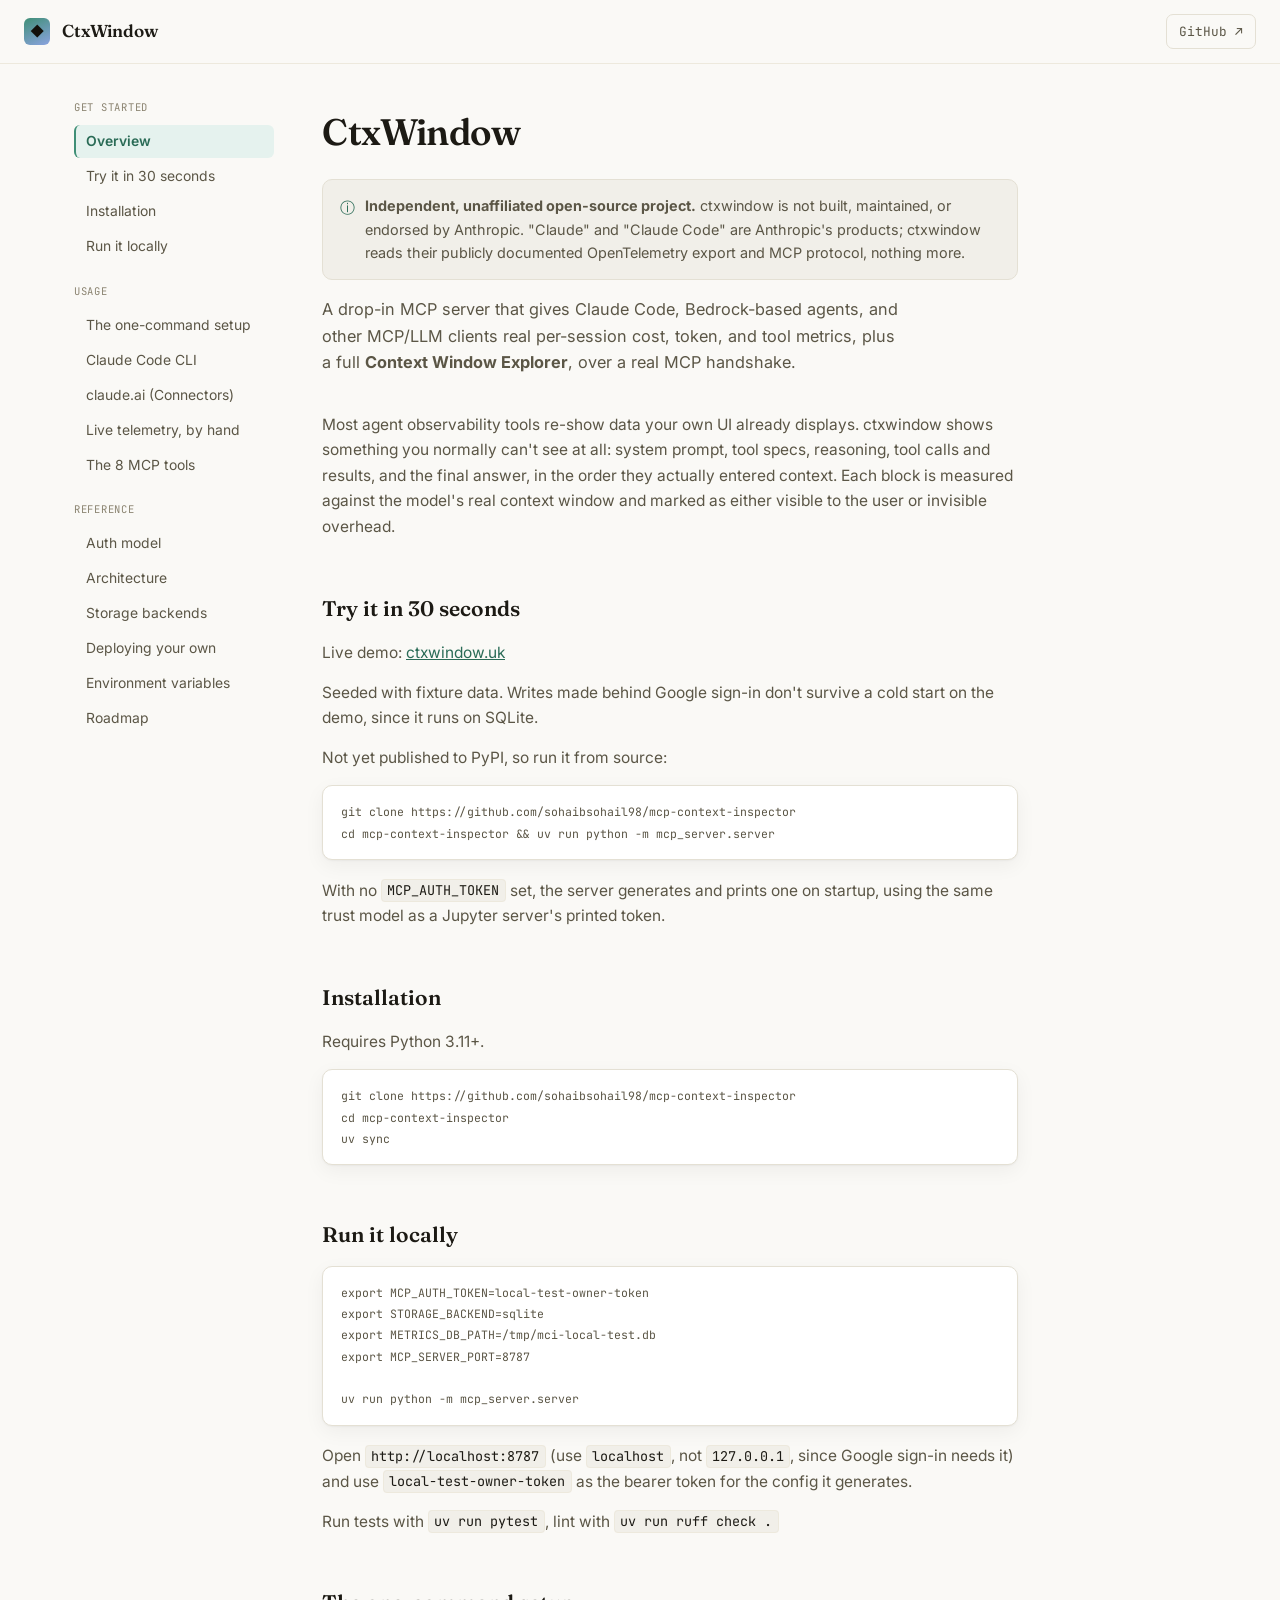
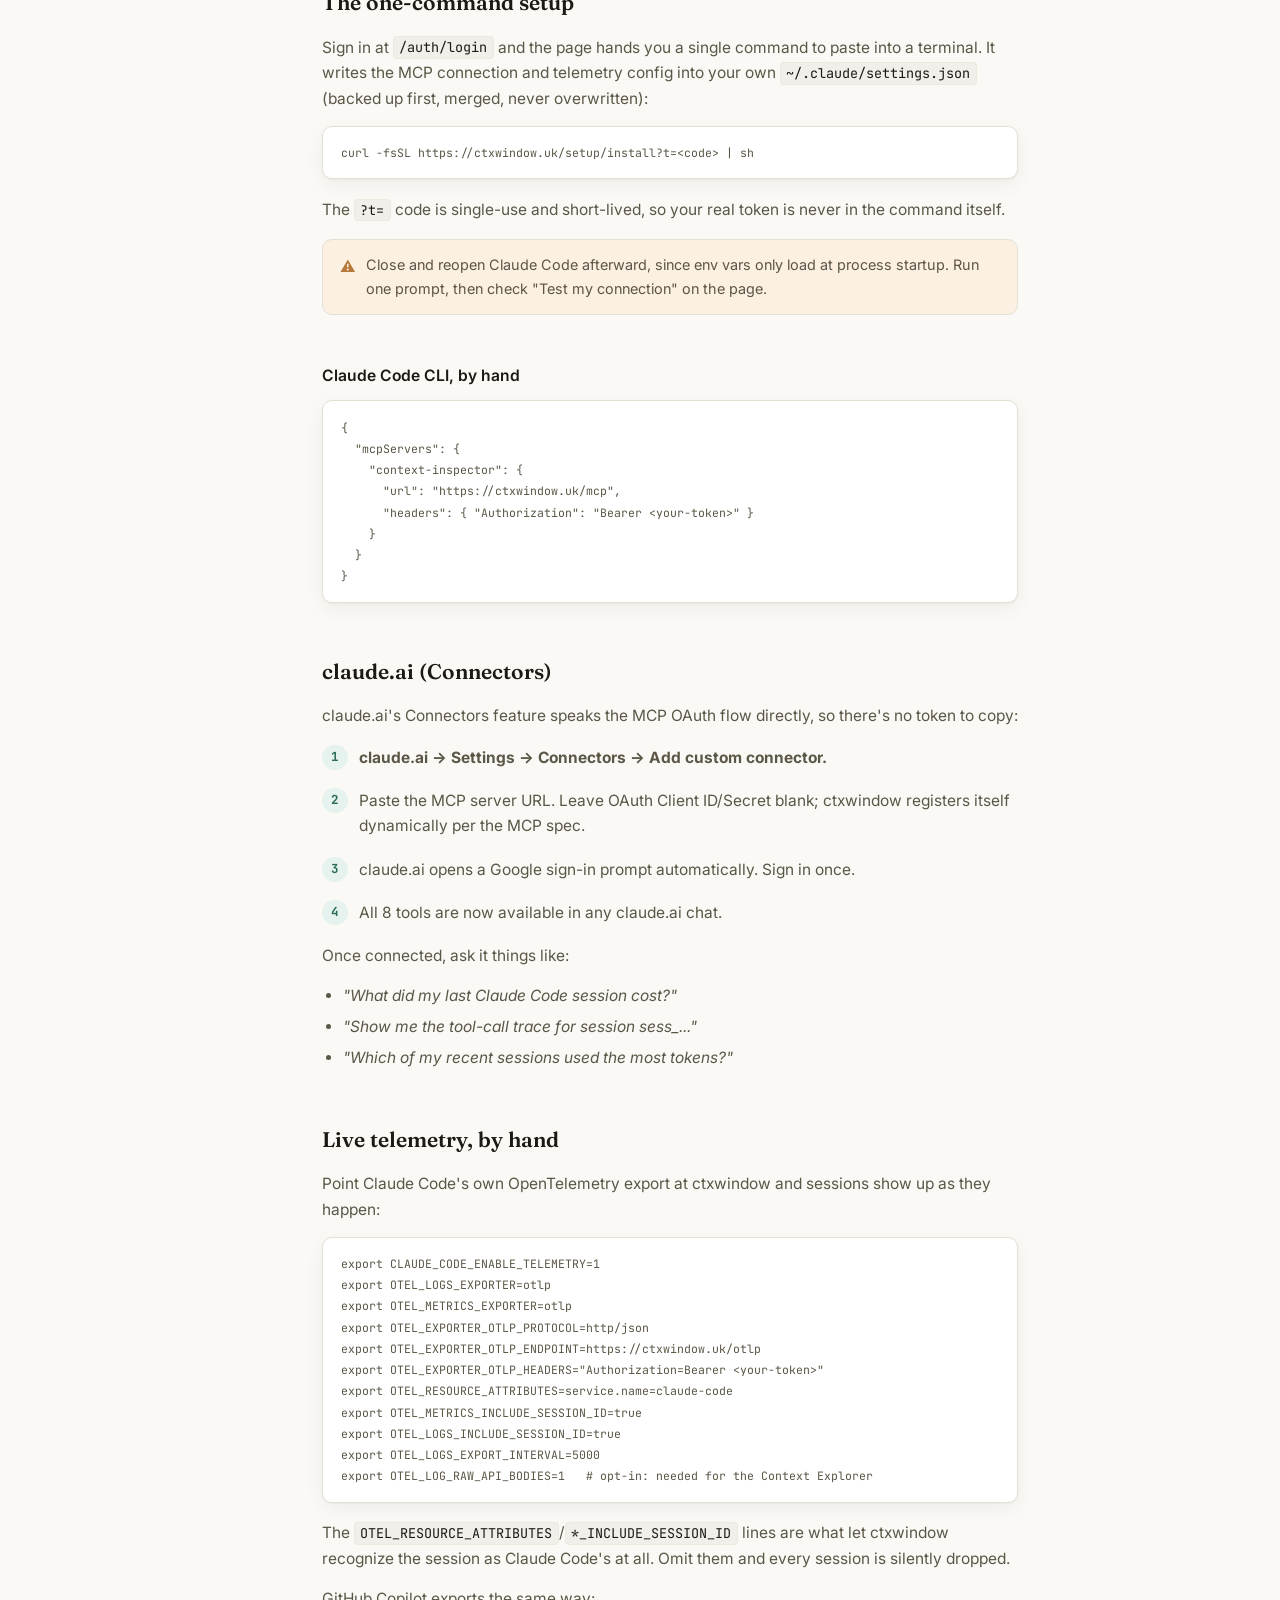
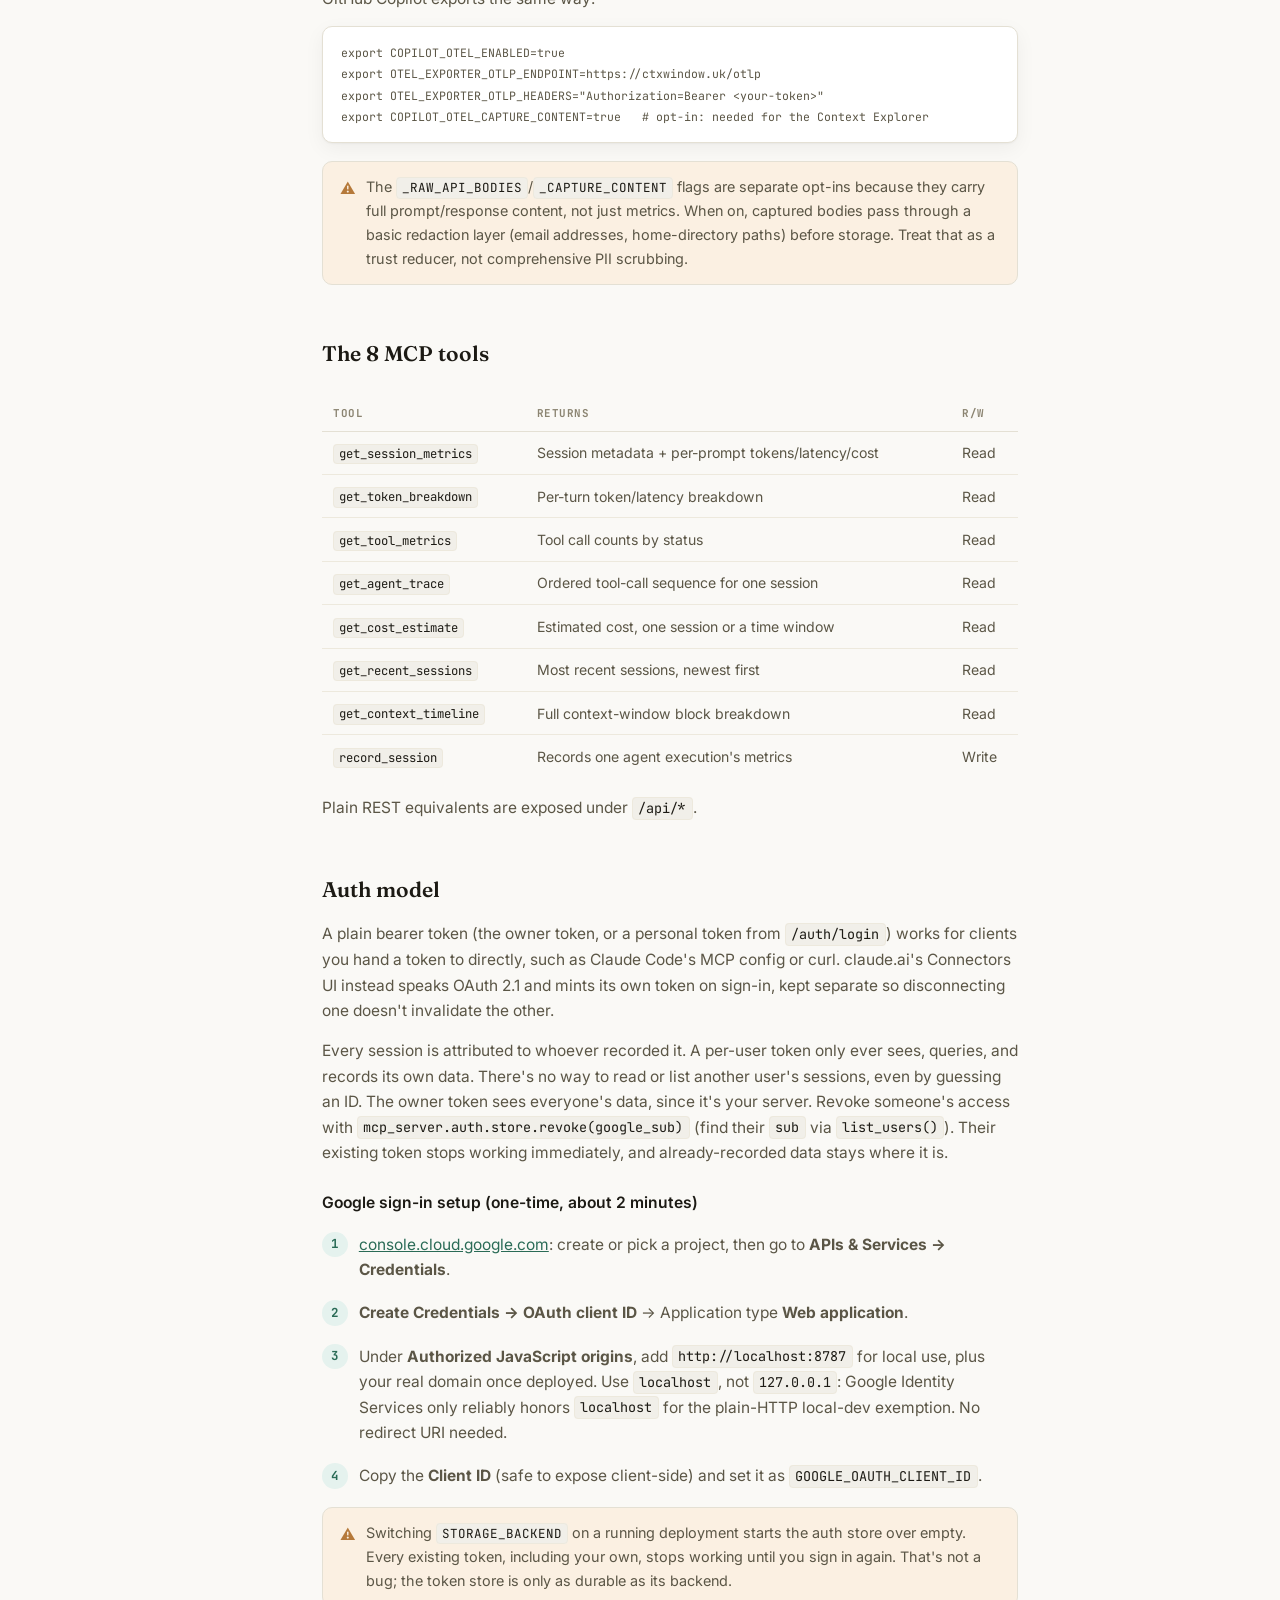
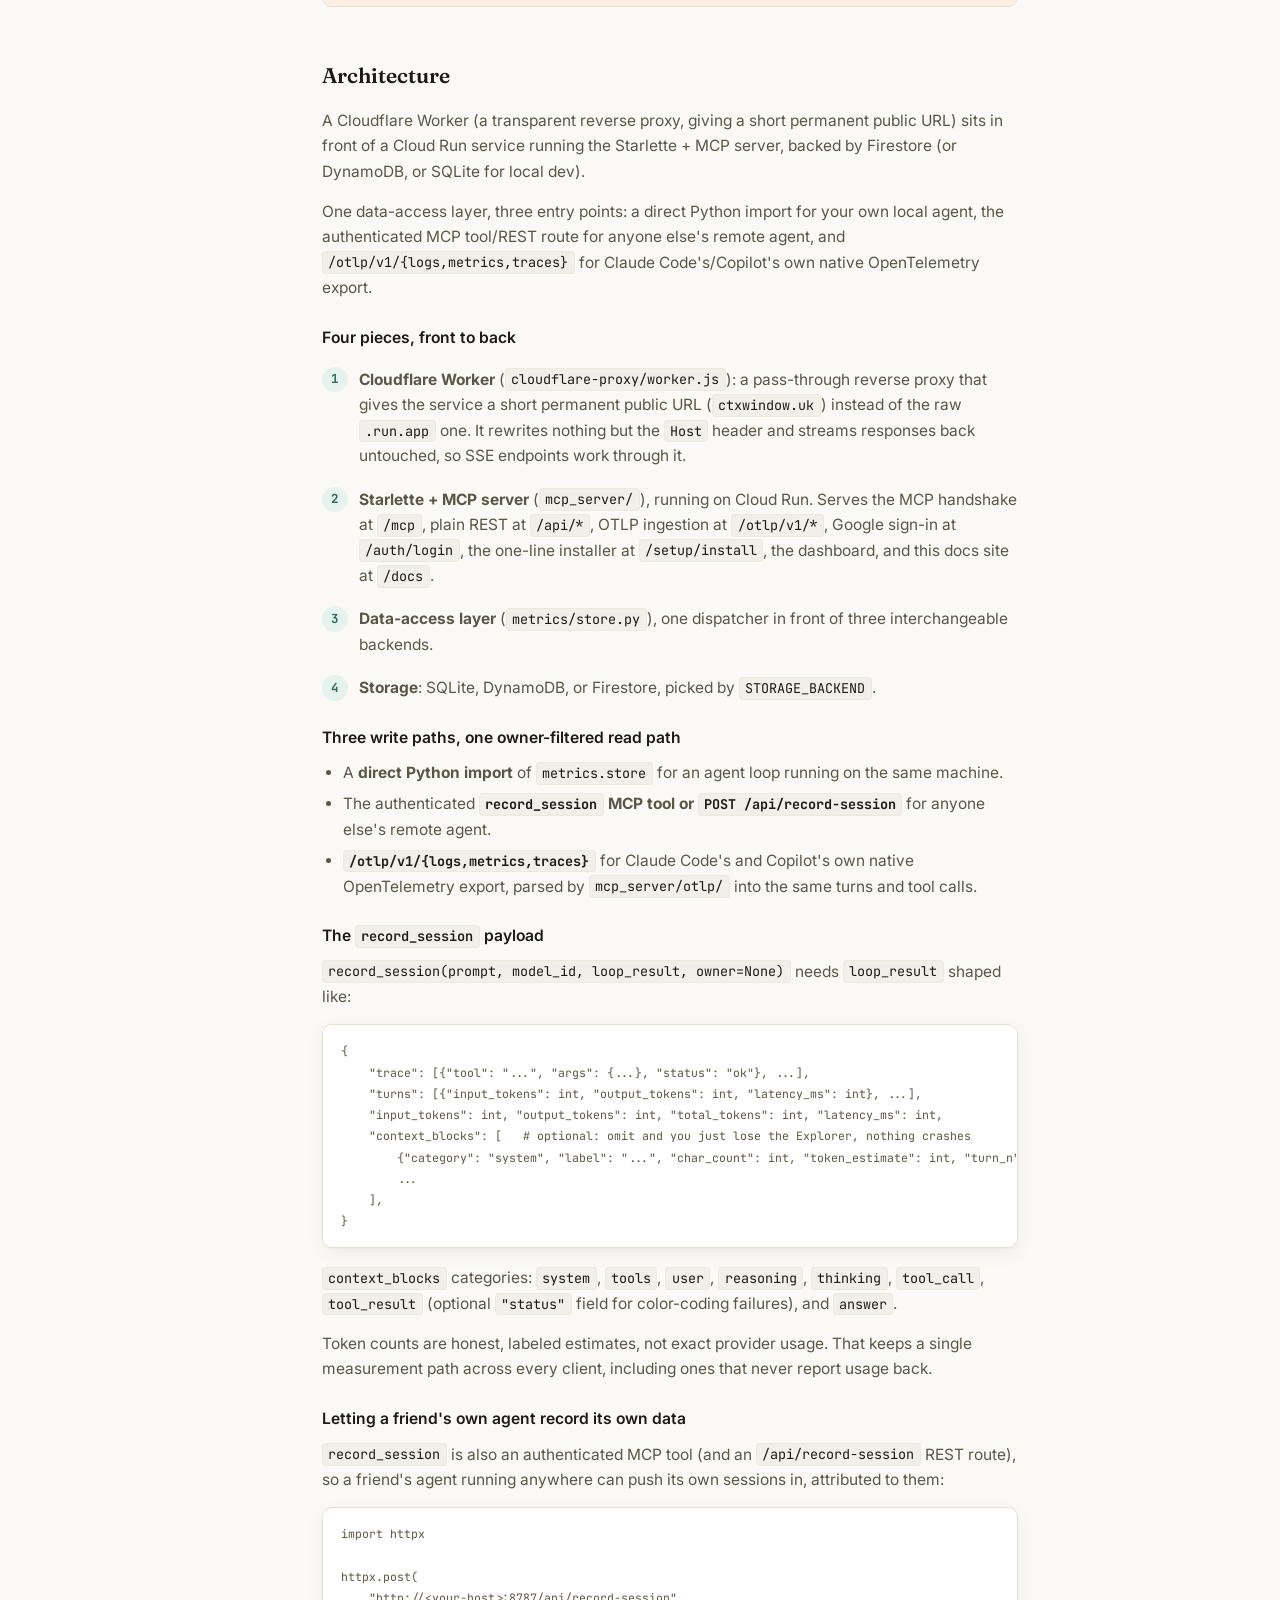
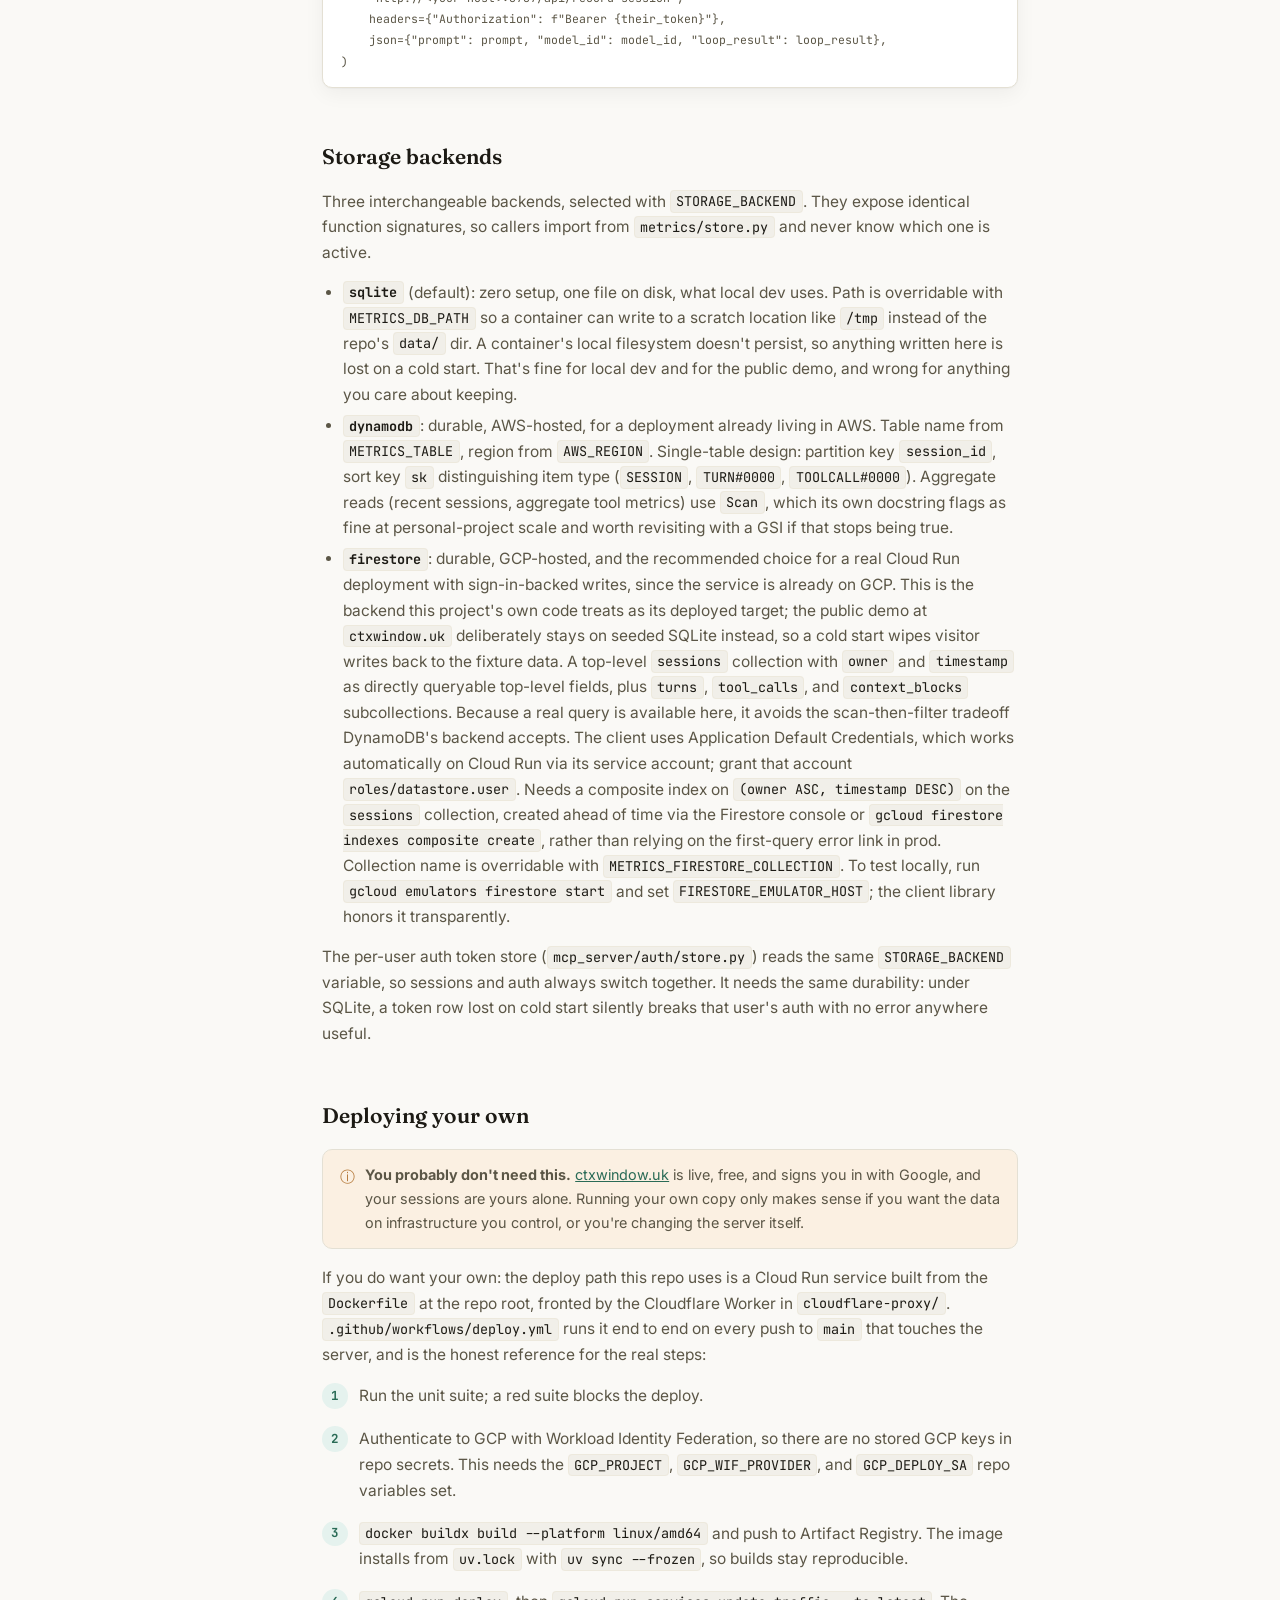
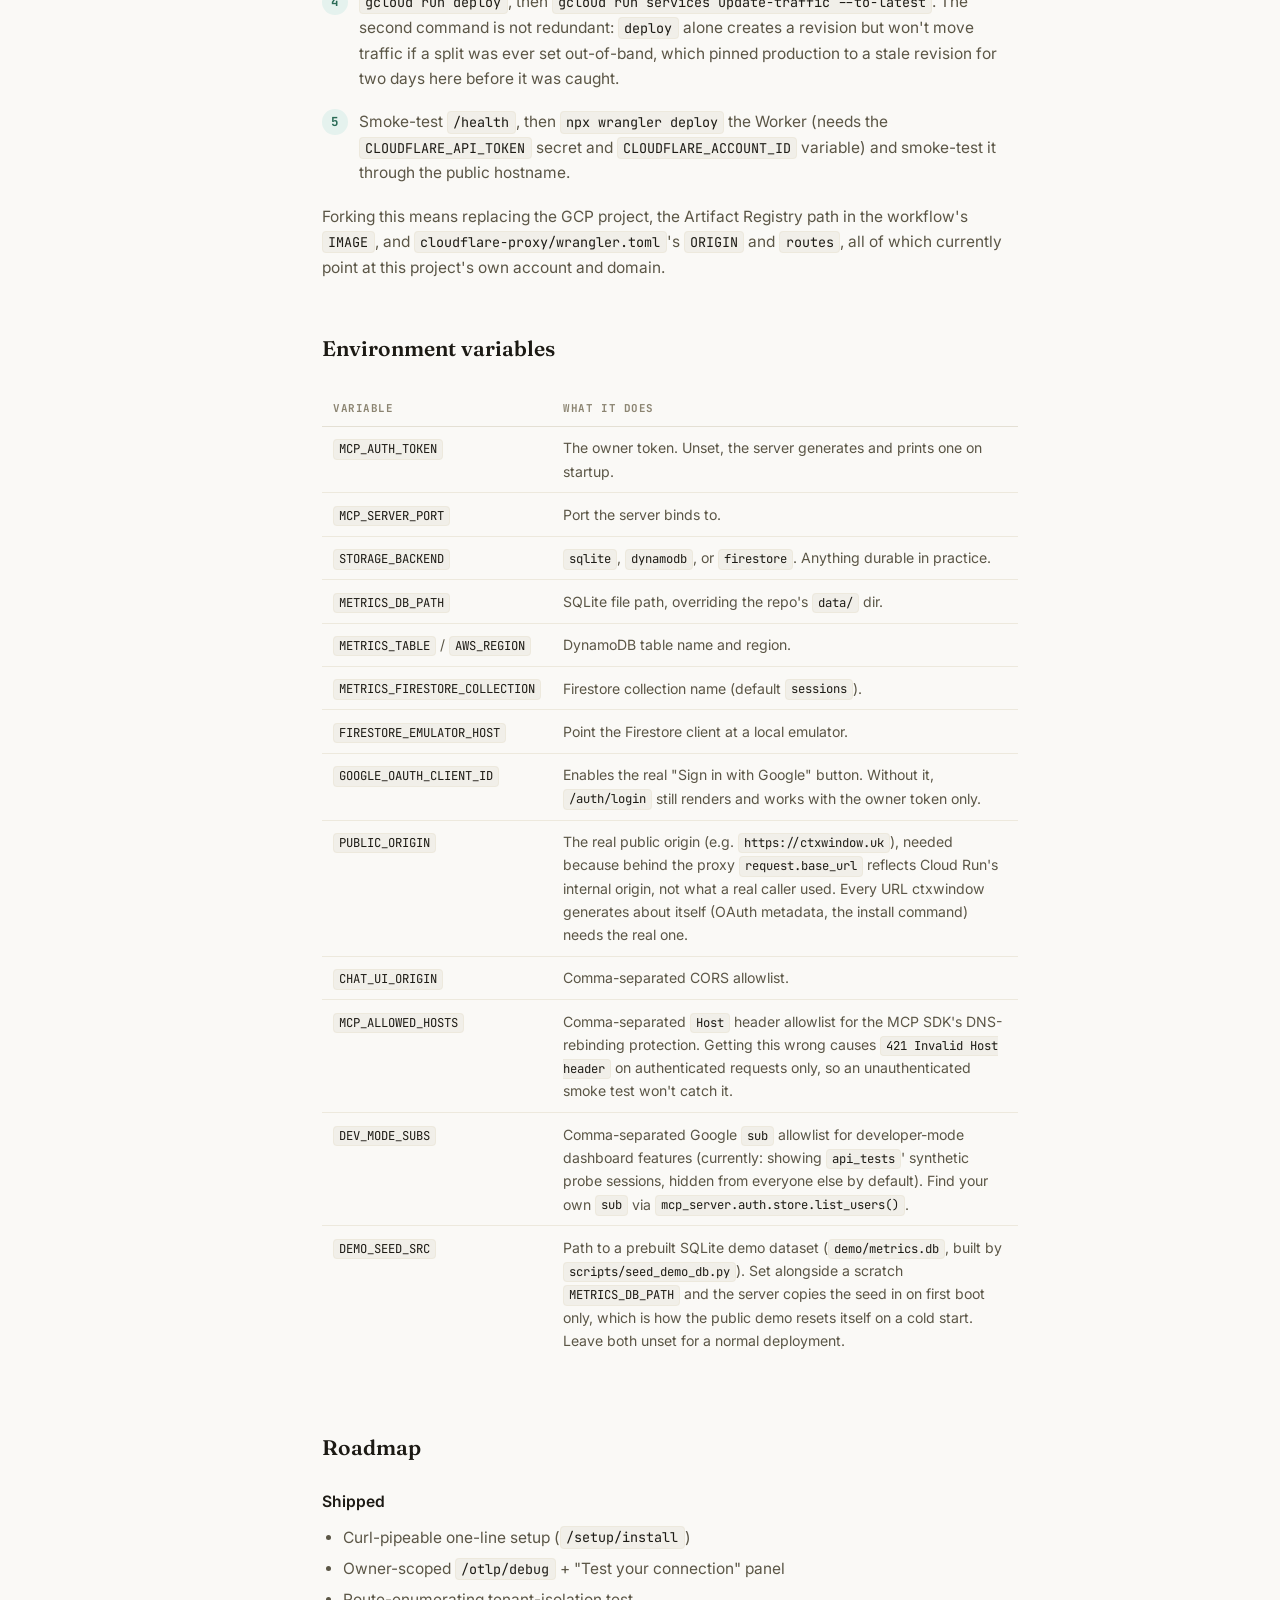
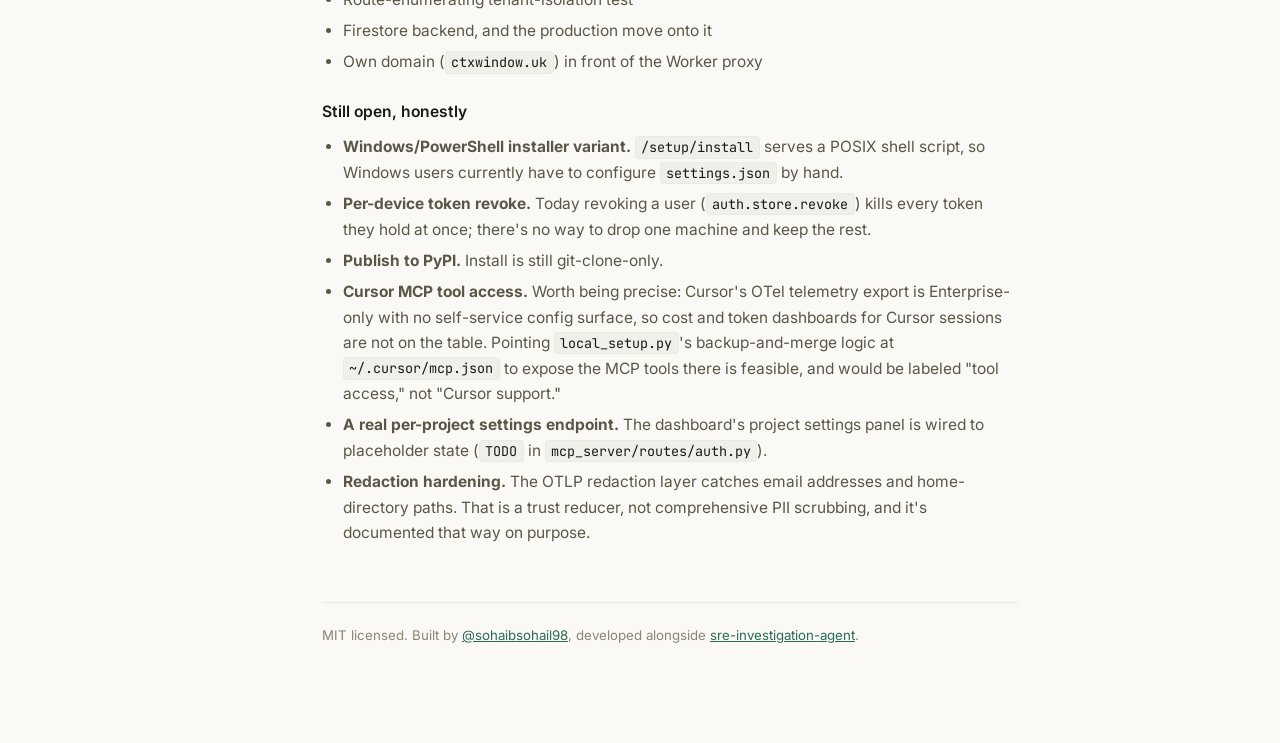
==== docs-site/index.html @ a9976061 "Move README reference detail into the docs site The README carried the full architecture walkthrough" ====
<!doctype html>
<html lang="en">
<head>
<meta charset="utf-8">
<title>CtxWindow Docs</title>
<meta name="viewport" content="width=device-width, initial-scale=1">
<meta name="description" content="MCP server + live dashboard for real per-session cost, token, and Context Window Explorer telemetry.">
<link rel="stylesheet" href="https://fonts.googleapis.com/css2?family=Fraunces:opsz,wght@9..144,500;9..144,600;9..144,700&family=Inter:wght@400;500;600;700&family=JetBrains+Mono:wght@400;500;600&display=swap">
<style>
  :root {
    --bg: #faf9f6; --surface: #ffffff; --surface-sunken: #f1efe9;
    --border: #e4e0d4; --border-soft: #ede9dd;
    --text: #1c1a14; --text-dim: #5b5646; --text-dimmer: #8b8471;
    --accent: #3f8f76; --accent-dim: #e5f2ee; --accent-ink: #2a6b56;
    --warn: #b5793a; --warn-dim: #fbf0e2;
    --shadow: 0 1px 2px rgba(28,26,20,0.04), 0 6px 20px rgba(28,26,20,0.05);
    --radius: 10px;
    --sidebar-w: 240px;
  }
  @media (prefers-color-scheme: dark) {
    :root {
      --bg: #17150f; --surface: #1f1c14; --surface-sunken: #262115;
      --border: #322c1f; --border-soft: #241f16;
      --text: #ece5d3; --text-dim: #b0a68b; --text-dimmer: #756c56;
      --accent: #6cbfa4; --accent-dim: #1c2b23; --accent-ink: #8fdcc5;
      --warn: #d9a45c; --warn-dim: #2e2314;
      --shadow: 0 1px 2px rgba(0,0,0,0.3), 0 8px 24px rgba(0,0,0,0.35);
    }
  }

  * { box-sizing: border-box; }
  html { scroll-behavior: smooth; }
  body {
    margin: 0; background: var(--bg); color: var(--text-dim);
    font-family: 'Inter', -apple-system, sans-serif;
    font-size: 15.5px; line-height: 1.65;
  }
  ::selection { background: var(--accent-dim); color: var(--accent-ink); }

  a { color: var(--accent-ink); }

  /* ---- top bar ---- */
  .topbar {
    position: sticky; top: 0; z-index: 20;
    display: flex; align-items: center; gap: 0.7rem;
    padding: 0.85rem 1.5rem; background: var(--bg);
    border-bottom: 1px solid var(--border-soft);
  }
  .topbar .mark {
    display: flex; align-items: center; justify-content: center;
    width: 1.65rem; height: 1.65rem; border-radius: 6px;
    background: linear-gradient(155deg, var(--accent), #8ba3e0);
    color: #12100a; font-size: 0.85rem; font-weight: 700;
    flex-shrink: 0;
  }
  .topbar .brand {
    font-family: 'Fraunces', serif; font-weight: 600; font-size: 1.08rem; color: var(--text);
  }
  .topbar .spacer { flex: 1; }
  .topbar a.gh {
    font-family: 'JetBrains Mono', monospace; font-size: 0.8rem; color: var(--text-dim);
    text-decoration: none; padding: 0.4rem 0.75rem; border: 1px solid var(--border); border-radius: 7px;
  }
  .topbar a.gh:hover { border-color: var(--accent); color: var(--accent-ink); }

  /* ---- layout ---- */
  .layout { display: flex; max-width: 1180px; margin: 0 auto; }

  .sidebar {
    width: var(--sidebar-w); flex-shrink: 0;
    position: sticky; top: 3.6rem; align-self: flex-start;
    max-height: calc(100vh - 3.6rem); overflow-y: auto;
    padding: 2.2rem 1rem 3rem 1.5rem;
  }
  .sidebar nav { display: flex; flex-direction: column; gap: 0.15rem; }
  .sidebar .group-label {
    font-family: 'JetBrains Mono', monospace; font-size: 0.66rem; letter-spacing: 0.07em;
    text-transform: uppercase; color: var(--text-dimmer); margin: 1.1rem 0 0.4rem;
  }
  .sidebar .group-label:first-child { margin-top: 0; }
  .sidebar a {
    font-size: 0.87rem; color: var(--text-dim); text-decoration: none;
    padding: 0.3rem 0.6rem; border-radius: 6px; border-left: 2px solid transparent;
  }
  .sidebar a:hover { color: var(--text); background: var(--surface-sunken); }
  .sidebar a.active { color: var(--accent-ink); border-left-color: var(--accent); background: var(--accent-dim); font-weight: 600; }

  main {
    flex: 1; min-width: 0; padding: 2.4rem 2rem 6rem;
    max-width: 760px;
  }

  @media (max-width: 900px) {
    .sidebar { display: none; }
    main { max-width: none; padding: 1.6rem 1.2rem 4rem; }
  }

  /* ---- typography ---- */
  h1 {
    font-family: 'Fraunces', serif; font-weight: 600; font-size: clamp(1.8rem, 4vw, 2.3rem);
    color: var(--text); margin: 0 0 0.6rem; letter-spacing: -0.01em; text-wrap: balance;
  }
  .lede { font-size: 1.02rem; color: var(--text-dim); max-width: 58ch; margin: 0 0 2.2rem; }

  section { scroll-margin-top: 4.2rem; margin-bottom: 3rem; }
  section:last-child { margin-bottom: 0; }

  h2 {
    font-family: 'Fraunces', serif; font-weight: 600; font-size: 1.32rem;
    color: var(--text); margin: 0 0 0.9rem; padding-top: 0.2rem;
  }
  h3 {
    font-family: 'Inter', sans-serif; font-weight: 600; font-size: 0.98rem;
    color: var(--text); margin: 1.5rem 0 0.6rem;
  }

  p { margin: 0 0 0.9rem; }
  p:last-child { margin-bottom: 0; }

  code {
    font-family: 'JetBrains Mono', monospace; background: var(--surface-sunken);
    border: 1px solid var(--border-soft); border-radius: 4px;
    padding: 0.1em 0.4em; font-size: 0.87em; color: var(--text);
  }
  pre {
    font-family: 'JetBrains Mono', monospace; font-size: 0.83rem; line-height: 1.6;
    background: var(--surface); border: 1px solid var(--border); border-radius: var(--radius);
    box-shadow: var(--shadow); padding: 0.95rem 1.1rem; overflow-x: auto; margin: 0.7rem 0 1.1rem;
    color: var(--text-dim);
  }
  pre code { background: none; border: none; padding: 0; color: inherit; }

  ul, ol { padding-left: 1.3rem; margin: 0 0 0.9rem; }
  li { margin-bottom: 0.35rem; }
  li:last-child { margin-bottom: 0; }

  /* ---- components ---- */
  .callout {
    display: flex; gap: 0.65rem; align-items: flex-start;
    background: var(--warn-dim); border: 1px solid var(--border); border-radius: var(--radius);
    padding: 0.85rem 1.05rem; margin: 1rem 0; font-size: 0.9rem;
  }
  .callout .icon { flex-shrink: 0; color: var(--warn); font-size: 0.95rem; margin-top: 0.05rem; }

  table {
    width: 100%; border-collapse: collapse; margin: 0.7rem 0 1.1rem; font-size: 0.88rem;
  }
  th {
    text-align: left; font-family: 'JetBrains Mono', monospace; font-size: 0.68rem;
    letter-spacing: 0.05em; text-transform: uppercase; color: var(--text-dimmer);
    padding: 0.5rem 0.7rem; border-bottom: 1px solid var(--border);
  }
  td { padding: 0.6rem 0.7rem; border-bottom: 1px solid var(--border-soft); vertical-align: top; }
  tr:last-child td { border-bottom: none; }
  .table-wrap { overflow-x: auto; }

  .step-list { list-style: none; padding: 0; margin: 1rem 0; counter-reset: step; }
  .step-list li {
    counter-increment: step; position: relative; padding-left: 2.3rem; margin-bottom: 1.1rem;
  }
  .step-list li::before {
    content: counter(step); position: absolute; left: 0; top: 0;
    width: 1.6rem; height: 1.6rem; border-radius: 50%; background: var(--accent-dim); color: var(--accent-ink);
    font-family: 'JetBrains Mono', monospace; font-size: 0.78rem; font-weight: 700;
    display: flex; align-items: center; justify-content: center;
  }

  .card-grid { display: grid; grid-template-columns: 1fr 1fr; gap: 0.9rem; margin: 1rem 0; }
  @media (max-width: 640px) { .card-grid { grid-template-columns: 1fr; } }
  .tool-card {
    background: var(--surface); border: 1px solid var(--border); border-radius: var(--radius);
    box-shadow: var(--shadow); padding: 0.85rem 1rem;
  }
  .tool-card .name { font-family: 'JetBrains Mono', monospace; font-size: 0.83rem; color: var(--accent-ink); font-weight: 600; }
  .tool-card p { font-size: 0.85rem; margin: 0.35rem 0 0; }

  footer {
    margin-top: 3.5rem; padding-top: 1.4rem; border-top: 1px solid var(--border-soft);
    font-size: 0.83rem; color: var(--text-dimmer);
  }
</style>
</head>
<body>

<div class="topbar">
  <div class="mark">&#9670;</div>
  <span class="brand">CtxWindow</span>
  <div class="spacer"></div>
  <a class="gh" href="https://github.com/sohaibsohail98/mcp-context-inspector" target="_blank" rel="noopener">GitHub ↗</a>
</div>

<div class="layout">
  <aside class="sidebar">
    <nav id="side-nav">
      <span class="group-label">Get started</span>
      <a href="#overview">Overview</a>
      <a href="#try-it">Try it in 30 seconds</a>
      <a href="#install">Installation</a>
      <a href="#run-locally">Run it locally</a>

      <span class="group-label">Usage</span>
      <a href="#one-command">The one-command setup</a>
      <a href="#claude-code">Claude Code CLI</a>
      <a href="#claude-ai">claude.ai (Connectors)</a>
      <a href="#live-telemetry">Live telemetry, by hand</a>
      <a href="#tools">The 8 MCP tools</a>

      <span class="group-label">Reference</span>
      <a href="#auth-model">Auth model</a>
      <a href="#architecture">Architecture</a>
      <a href="#storage-backends">Storage backends</a>
      <a href="#deploying">Deploying your own</a>
      <a href="#env-vars">Environment variables</a>
      <a href="#roadmap">Roadmap</a>
    </nav>
  </aside>

  <main>
    <section id="overview">
      <h1>CtxWindow</h1>
      <div class="callout" style="background: var(--surface-sunken);">
        <span class="icon" style="color: var(--accent-ink);">&#9432;</span>
        <span><strong>Independent, unaffiliated open-source project.</strong> ctxwindow is not built,
        maintained, or endorsed by Anthropic. "Claude" and "Claude Code" are Anthropic's products;
        ctxwindow reads their publicly documented OpenTelemetry export and MCP protocol, nothing more.</span>
      </div>
      <p class="lede">
        A drop-in MCP server that gives Claude Code, Bedrock-based agents, and other MCP/LLM
        clients real per-session cost, token, and tool metrics, plus a full
        <strong>Context Window Explorer</strong>, over a real MCP handshake.
      </p>
      <p>
        Most agent observability tools re-show data your own UI already displays. ctxwindow shows
        something you normally can't see at all: system prompt, tool specs, reasoning, tool calls
        and results, and the final answer, in the order they actually entered context. Each block
        is measured against the model's real context window and marked as either visible to the
        user or invisible overhead.
      </p>
    </section>

    <section id="try-it">
      <h2>Try it in 30 seconds</h2>
      <p>
        Live demo: <a href="https://ctxwindow.uk" target="_blank" rel="noopener">ctxwindow.uk</a>
      </p>
      <p>Seeded with fixture data. Writes made behind Google sign-in don't survive a cold start on the demo, since it runs on SQLite.</p>
      <p>Not yet published to PyPI, so run it from source:</p>
      <pre><code>git clone https://github.com/sohaibsohail98/mcp-context-inspector
cd mcp-context-inspector && uv run python -m mcp_server.server</code></pre>
      <p>With no <code>MCP_AUTH_TOKEN</code> set, the server generates and prints one on startup, using the same trust model as a Jupyter server's printed token.</p>
    </section>

    <section id="install">
      <h2>Installation</h2>
      <p>Requires Python 3.11+.</p>
      <pre><code>git clone https://github.com/sohaibsohail98/mcp-context-inspector
cd mcp-context-inspector
uv sync</code></pre>
    </section>

    <section id="run-locally">
      <h2>Run it locally</h2>
      <pre><code>export MCP_AUTH_TOKEN=local-test-owner-token
export STORAGE_BACKEND=sqlite
export METRICS_DB_PATH=/tmp/mci-local-test.db
export MCP_SERVER_PORT=8787

uv run python -m mcp_server.server</code></pre>
      <p>
        Open <code>http://localhost:8787</code> (use <code>localhost</code>, not
        <code>127.0.0.1</code>, since Google sign-in needs it) and use
        <code>local-test-owner-token</code> as the bearer token for the config it generates.
      </p>
      <p>Run tests with <code>uv run pytest</code>, lint with <code>uv run ruff check .</code></p>
    </section>

    <section id="one-command">
      <h2>The one-command setup</h2>
      <p>
        Sign in at <code>/auth/login</code> and the page hands you a single command to paste into
        a terminal. It writes the MCP connection and telemetry config into your own
        <code>~/.claude/settings.json</code> (backed up first, merged, never overwritten):
      </p>
      <pre><code>curl -fsSL https://ctxwindow.uk/setup/install?t=&lt;code&gt; | sh</code></pre>
      <p>
        The <code>?t=</code> code is single-use and short-lived, so your real token is never in
        the command itself.
      </p>
      <div class="callout">
        <span class="icon">⚠</span>
        <span>Close and reopen Claude Code afterward, since env vars only load at process startup.
        Run one prompt, then check "Test my connection" on the page.</span>
      </div>
    </section>

    <section id="claude-code">
      <h3 style="margin-top:0;">Claude Code CLI, by hand</h3>
      <pre><code>{
  "mcpServers": {
    "context-inspector": {
      "url": "https://ctxwindow.uk/mcp",
      "headers": { "Authorization": "Bearer &lt;your-token&gt;" }
    }
  }
}</code></pre>
    </section>

    <section id="claude-ai">
      <h2>claude.ai (Connectors)</h2>
      <p>claude.ai's Connectors feature speaks the MCP OAuth flow directly, so there's no token to copy:</p>
      <ol class="step-list">
        <li><strong>claude.ai → Settings → Connectors → Add custom connector.</strong></li>
        <li>Paste the MCP server URL. Leave OAuth Client ID/Secret blank; ctxwindow registers itself dynamically per the MCP spec.</li>
        <li>claude.ai opens a Google sign-in prompt automatically. Sign in once.</li>
        <li>All 8 tools are now available in any claude.ai chat.</li>
      </ol>
      <p>Once connected, ask it things like:</p>
      <ul>
        <li><em>"What did my last Claude Code session cost?"</em></li>
        <li><em>"Show me the tool-call trace for session sess_..."</em></li>
        <li><em>"Which of my recent sessions used the most tokens?"</em></li>
      </ul>
    </section>

    <section id="live-telemetry">
      <h2>Live telemetry, by hand</h2>
      <p>Point Claude Code's own OpenTelemetry export at ctxwindow and sessions show up as they happen:</p>
      <pre><code>export CLAUDE_CODE_ENABLE_TELEMETRY=1
export OTEL_LOGS_EXPORTER=otlp
export OTEL_METRICS_EXPORTER=otlp
export OTEL_EXPORTER_OTLP_PROTOCOL=http/json
export OTEL_EXPORTER_OTLP_ENDPOINT=https://ctxwindow.uk/otlp
export OTEL_EXPORTER_OTLP_HEADERS="Authorization=Bearer &lt;your-token&gt;"
export OTEL_RESOURCE_ATTRIBUTES=service.name=claude-code
export OTEL_METRICS_INCLUDE_SESSION_ID=true
export OTEL_LOGS_INCLUDE_SESSION_ID=true
export OTEL_LOGS_EXPORT_INTERVAL=5000
export OTEL_LOG_RAW_API_BODIES=1   # opt-in: needed for the Context Explorer</code></pre>
      <p>
        The <code>OTEL_RESOURCE_ATTRIBUTES</code>/<code>*_INCLUDE_SESSION_ID</code> lines are what
        let ctxwindow recognize the session as Claude Code's at all. Omit them and every session is
        silently dropped.
      </p>
      <p>GitHub Copilot exports the same way:</p>
      <pre><code>export COPILOT_OTEL_ENABLED=true
export OTEL_EXPORTER_OTLP_ENDPOINT=https://ctxwindow.uk/otlp
export OTEL_EXPORTER_OTLP_HEADERS="Authorization=Bearer &lt;your-token&gt;"
export COPILOT_OTEL_CAPTURE_CONTENT=true   # opt-in: needed for the Context Explorer</code></pre>
      <div class="callout">
        <span class="icon">⚠</span>
        <span>The <code>_RAW_API_BODIES</code>/<code>_CAPTURE_CONTENT</code> flags are separate
        opt-ins because they carry full prompt/response content, not just metrics. When on, captured
        bodies pass through a basic redaction layer (email addresses, home-directory paths) before
        storage. Treat that as a trust reducer, not comprehensive PII scrubbing.</span>
      </div>
    </section>

    <section id="tools">
      <h2>The 8 MCP tools</h2>
      <div class="table-wrap">
      <table>
        <tr><th>Tool</th><th>Returns</th><th>R/W</th></tr>
        <tr><td><code>get_session_metrics</code></td><td>Session metadata + per-prompt tokens/latency/cost</td><td>Read</td></tr>
        <tr><td><code>get_token_breakdown</code></td><td>Per-turn token/latency breakdown</td><td>Read</td></tr>
        <tr><td><code>get_tool_metrics</code></td><td>Tool call counts by status</td><td>Read</td></tr>
        <tr><td><code>get_agent_trace</code></td><td>Ordered tool-call sequence for one session</td><td>Read</td></tr>
        <tr><td><code>get_cost_estimate</code></td><td>Estimated cost, one session or a time window</td><td>Read</td></tr>
        <tr><td><code>get_recent_sessions</code></td><td>Most recent sessions, newest first</td><td>Read</td></tr>
        <tr><td><code>get_context_timeline</code></td><td>Full context-window block breakdown</td><td>Read</td></tr>
        <tr><td><code>record_session</code></td><td>Records one agent execution's metrics</td><td>Write</td></tr>
      </table>
      </div>
      <p>Plain REST equivalents are exposed under <code>/api/*</code>.</p>
    </section>

    <section id="auth-model">
      <h2>Auth model</h2>
      <p>
        A plain bearer token (the owner token, or a personal token from <code>/auth/login</code>)
        works for clients you hand a token to directly, such as Claude Code's MCP config or curl.
        claude.ai's Connectors UI instead speaks OAuth 2.1 and mints its own token on sign-in, kept
        separate so disconnecting one doesn't invalidate the other.
      </p>
      <p>
        Every session is attributed to whoever recorded it. A per-user token only ever sees,
        queries, and records its own data. There's no way to read or list another user's sessions,
        even by guessing an ID. The owner token sees everyone's data, since it's your server.
        Revoke someone's access with <code>mcp_server.auth.store.revoke(google_sub)</code> (find
        their <code>sub</code> via <code>list_users()</code>). Their existing token stops working
        immediately, and already-recorded data stays where it is.
      </p>

      <h3>Google sign-in setup (one-time, about 2 minutes)</h3>
      <ol class="step-list">
        <li>
          <a href="https://console.cloud.google.com" target="_blank" rel="noopener">console.cloud.google.com</a>:
          create or pick a project, then go to <strong>APIs &amp; Services → Credentials</strong>.
        </li>
        <li><strong>Create Credentials → OAuth client ID</strong> → Application type <strong>Web application</strong>.</li>
        <li>
          Under <strong>Authorized JavaScript origins</strong>, add <code>http://localhost:8787</code>
          for local use, plus your real domain once deployed. Use <code>localhost</code>, not
          <code>127.0.0.1</code>: Google Identity Services only reliably honors <code>localhost</code>
          for the plain-HTTP local-dev exemption. No redirect URI needed.
        </li>
        <li>
          Copy the <strong>Client ID</strong> (safe to expose client-side) and set it as
          <code>GOOGLE_OAUTH_CLIENT_ID</code>.
        </li>
      </ol>
      <div class="callout">
        <span class="icon">⚠</span>
        <span>Switching <code>STORAGE_BACKEND</code> on a running deployment starts the auth store
        over empty. Every existing token, including your own, stops working until you sign in again.
        That's not a bug; the token store is only as durable as its backend.</span>
      </div>
    </section>

    <section id="architecture">
      <h2>Architecture</h2>
      <p>
        A Cloudflare Worker (a transparent reverse proxy, giving a short permanent public URL) sits
        in front of a Cloud Run service running the Starlette + MCP server, backed by Firestore (or
        DynamoDB, or SQLite for local dev).
      </p>
      <p>
        One data-access layer, three entry points: a direct Python import for your own local agent,
        the authenticated MCP tool/REST route for anyone else's remote agent, and
        <code>/otlp/v1/{logs,metrics,traces}</code> for Claude Code's/Copilot's own native
        OpenTelemetry export.
      </p>

      <h3>Four pieces, front to back</h3>
      <ol class="step-list">
        <li>
          <strong>Cloudflare Worker</strong> (<code>cloudflare-proxy/worker.js</code>): a
          pass-through reverse proxy that gives the service a short permanent public URL
          (<code>ctxwindow.uk</code>) instead of the raw <code>.run.app</code> one. It rewrites
          nothing but the <code>Host</code> header and streams responses back untouched, so SSE
          endpoints work through it.
        </li>
        <li>
          <strong>Starlette + MCP server</strong> (<code>mcp_server/</code>), running on Cloud Run.
          Serves the MCP handshake at <code>/mcp</code>, plain REST at <code>/api/*</code>, OTLP
          ingestion at <code>/otlp/v1/*</code>, Google sign-in at <code>/auth/login</code>, the
          one-line installer at <code>/setup/install</code>, the dashboard, and this docs site at
          <code>/docs</code>.
        </li>
        <li>
          <strong>Data-access layer</strong> (<code>metrics/store.py</code>), one dispatcher in
          front of three interchangeable backends.
        </li>
        <li>
          <strong>Storage</strong>: SQLite, DynamoDB, or Firestore, picked by
          <code>STORAGE_BACKEND</code>.
        </li>
      </ol>

      <h3>Three write paths, one owner-filtered read path</h3>
      <ul>
        <li>A <strong>direct Python import</strong> of <code>metrics.store</code> for an agent loop running on the same machine.</li>
        <li>The authenticated <strong><code>record_session</code> MCP tool or <code>POST /api/record-session</code></strong> for anyone else's remote agent.</li>
        <li><strong><code>/otlp/v1/{logs,metrics,traces}</code></strong> for Claude Code's and Copilot's own native OpenTelemetry export, parsed by <code>mcp_server/otlp/</code> into the same turns and tool calls.</li>
      </ul>

      <h3>The <code>record_session</code> payload</h3>
      <p>
        <code>record_session(prompt, model_id, loop_result, owner=None)</code> needs
        <code>loop_result</code> shaped like:
      </p>
      <pre><code>{
    "trace": [{"tool": "...", "args": {...}, "status": "ok"}, ...],
    "turns": [{"input_tokens": int, "output_tokens": int, "latency_ms": int}, ...],
    "input_tokens": int, "output_tokens": int, "total_tokens": int, "latency_ms": int,
    "context_blocks": [   # optional: omit and you just lose the Explorer, nothing crashes
        {"category": "system", "label": "...", "char_count": int, "token_estimate": int, "turn_n": int | None},
        ...
    ],
}</code></pre>
      <p>
        <code>context_blocks</code> categories: <code>system</code>, <code>tools</code>,
        <code>user</code>, <code>reasoning</code>, <code>thinking</code>, <code>tool_call</code>,
        <code>tool_result</code> (optional <code>"status"</code> field for color-coding failures),
        and <code>answer</code>.
      </p>
      <p>
        Token counts are honest, labeled estimates, not exact provider usage. That keeps a single
        measurement path across every client, including ones that never report usage back.
      </p>

      <h3>Letting a friend's own agent record its own data</h3>
      <p>
        <code>record_session</code> is also an authenticated MCP tool (and an
        <code>/api/record-session</code> REST route), so a friend's agent running anywhere can push
        its own sessions in, attributed to them:
      </p>
      <pre><code>import httpx

httpx.post(
    "http://&lt;your-host&gt;:8787/api/record-session",
    headers={"Authorization": f"Bearer {their_token}"},
    json={"prompt": prompt, "model_id": model_id, "loop_result": loop_result},
)</code></pre>
    </section>

    <section id="storage-backends">
      <h2>Storage backends</h2>
      <p>
        Three interchangeable backends, selected with <code>STORAGE_BACKEND</code>. They expose
        identical function signatures, so callers import from <code>metrics/store.py</code> and
        never know which one is active.
      </p>
      <ul>
        <li>
          <strong><code>sqlite</code></strong> (default): zero setup, one file on disk, what local
          dev uses. Path is overridable with <code>METRICS_DB_PATH</code> so a container can write
          to a scratch location like <code>/tmp</code> instead of the repo's <code>data/</code>
          dir. A container's local filesystem doesn't persist, so anything written here is lost on
          a cold start. That's fine for local dev and for the public demo, and wrong for anything
          you care about keeping.
        </li>
        <li>
          <strong><code>dynamodb</code></strong>: durable, AWS-hosted, for a deployment already
          living in AWS. Table name from <code>METRICS_TABLE</code>, region from
          <code>AWS_REGION</code>. Single-table design: partition key <code>session_id</code>, sort
          key <code>sk</code> distinguishing item type (<code>SESSION</code>,
          <code>TURN#0000</code>, <code>TOOLCALL#0000</code>). Aggregate reads (recent sessions,
          aggregate tool metrics) use <code>Scan</code>, which its own docstring flags as fine at
          personal-project scale and worth revisiting with a GSI if that stops being true.
        </li>
        <li>
          <strong><code>firestore</code></strong>: durable, GCP-hosted, and the recommended choice
          for a real Cloud Run deployment with sign-in-backed writes, since the service is already
          on GCP. This is the backend this project's own code treats as its deployed target; the
          public demo at <code>ctxwindow.uk</code> deliberately stays on seeded SQLite instead, so a
          cold start wipes visitor writes back to the fixture data. A top-level <code>sessions</code>
          collection with <code>owner</code> and <code>timestamp</code> as directly queryable
          top-level fields, plus <code>turns</code>, <code>tool_calls</code>, and
          <code>context_blocks</code> subcollections. Because a real query is available here, it
          avoids the scan-then-filter tradeoff DynamoDB's backend accepts. The client uses
          Application Default Credentials, which works automatically on Cloud Run via its service
          account; grant that account <code>roles/datastore.user</code>. Needs a composite index on
          <code>(owner ASC, timestamp DESC)</code> on the <code>sessions</code> collection, created
          ahead of time via the Firestore console or
          <code>gcloud firestore indexes composite create</code>, rather than relying on the
          first-query error link in prod. Collection name is overridable with
          <code>METRICS_FIRESTORE_COLLECTION</code>. To test locally, run
          <code>gcloud emulators firestore start</code> and set <code>FIRESTORE_EMULATOR_HOST</code>;
          the client library honors it transparently.
        </li>
      </ul>
      <p>
        The per-user auth token store (<code>mcp_server/auth/store.py</code>) reads the same
        <code>STORAGE_BACKEND</code> variable, so sessions and auth always switch together. It needs
        the same durability: under SQLite, a token row lost on cold start silently breaks that
        user's auth with no error anywhere useful.
      </p>
    </section>

    <section id="deploying">
      <h2>Deploying your own</h2>
      <div class="callout">
        <span class="icon">&#9432;</span>
        <span><strong>You probably don't need this.</strong>
        <a href="https://ctxwindow.uk" target="_blank" rel="noopener">ctxwindow.uk</a> is live, free,
        and signs you in with Google, and your sessions are yours alone. Running your own copy only
        makes sense if you want the data on infrastructure you control, or you're changing the
        server itself.</span>
      </div>
      <p>
        If you do want your own: the deploy path this repo uses is a Cloud Run service built from
        the <code>Dockerfile</code> at the repo root, fronted by the Cloudflare Worker in
        <code>cloudflare-proxy/</code>. <code>.github/workflows/deploy.yml</code> runs it end to end
        on every push to <code>main</code> that touches the server, and is the honest reference for
        the real steps:
      </p>
      <ol class="step-list">
        <li>Run the unit suite; a red suite blocks the deploy.</li>
        <li>
          Authenticate to GCP with Workload Identity Federation, so there are no stored GCP keys in
          repo secrets. This needs the <code>GCP_PROJECT</code>, <code>GCP_WIF_PROVIDER</code>, and
          <code>GCP_DEPLOY_SA</code> repo variables set.
        </li>
        <li>
          <code>docker buildx build --platform linux/amd64</code> and push to Artifact Registry. The
          image installs from <code>uv.lock</code> with <code>uv sync --frozen</code>, so builds stay
          reproducible.
        </li>
        <li>
          <code>gcloud run deploy</code>, then
          <code>gcloud run services update-traffic --to-latest</code>. The second command is not
          redundant: <code>deploy</code> alone creates a revision but won't move traffic if a split
          was ever set out-of-band, which pinned production to a stale revision for two days here
          before it was caught.
        </li>
        <li>
          Smoke-test <code>/health</code>, then <code>npx wrangler deploy</code> the Worker (needs
          the <code>CLOUDFLARE_API_TOKEN</code> secret and <code>CLOUDFLARE_ACCOUNT_ID</code>
          variable) and smoke-test it through the public hostname.
        </li>
      </ol>
      <p>
        Forking this means replacing the GCP project, the Artifact Registry path in the workflow's
        <code>IMAGE</code>, and <code>cloudflare-proxy/wrangler.toml</code>'s <code>ORIGIN</code> and
        <code>routes</code>, all of which currently point at this project's own account and domain.
      </p>
    </section>

    <section id="env-vars">
      <h2>Environment variables</h2>
      <div class="table-wrap">
      <table>
        <tr><th>Variable</th><th>What it does</th></tr>
        <tr><td><code>MCP_AUTH_TOKEN</code></td><td>The owner token. Unset, the server generates and prints one on startup.</td></tr>
        <tr><td><code>MCP_SERVER_PORT</code></td><td>Port the server binds to.</td></tr>
        <tr><td><code>STORAGE_BACKEND</code></td><td><code>sqlite</code>, <code>dynamodb</code>, or <code>firestore</code>. Anything durable in practice.</td></tr>
        <tr><td><code>METRICS_DB_PATH</code></td><td>SQLite file path, overriding the repo's <code>data/</code> dir.</td></tr>
        <tr><td><code>METRICS_TABLE</code> / <code>AWS_REGION</code></td><td>DynamoDB table name and region.</td></tr>
        <tr><td><code>METRICS_FIRESTORE_COLLECTION</code></td><td>Firestore collection name (default <code>sessions</code>).</td></tr>
        <tr><td><code>FIRESTORE_EMULATOR_HOST</code></td><td>Point the Firestore client at a local emulator.</td></tr>
        <tr><td><code>GOOGLE_OAUTH_CLIENT_ID</code></td><td>Enables the real "Sign in with Google" button. Without it, <code>/auth/login</code> still renders and works with the owner token only.</td></tr>
        <tr><td><code>PUBLIC_ORIGIN</code></td><td>The real public origin (e.g. <code>https://ctxwindow.uk</code>), needed because behind the proxy <code>request.base_url</code> reflects Cloud Run's internal origin, not what a real caller used. Every URL ctxwindow generates about itself (OAuth metadata, the install command) needs the real one.</td></tr>
        <tr><td><code>CHAT_UI_ORIGIN</code></td><td>Comma-separated CORS allowlist.</td></tr>
        <tr><td><code>MCP_ALLOWED_HOSTS</code></td><td>Comma-separated <code>Host</code> header allowlist for the MCP SDK's DNS-rebinding protection. Getting this wrong causes <code>421 Invalid Host header</code> on authenticated requests only, so an unauthenticated smoke test won't catch it.</td></tr>
        <tr><td><code>DEV_MODE_SUBS</code></td><td>Comma-separated Google <code>sub</code> allowlist for developer-mode dashboard features (currently: showing <code>api_tests</code>' synthetic probe sessions, hidden from everyone else by default). Find your own <code>sub</code> via <code>mcp_server.auth.store.list_users()</code>.</td></tr>
        <tr><td><code>DEMO_SEED_SRC</code></td><td>Path to a prebuilt SQLite demo dataset (<code>demo/metrics.db</code>, built by <code>scripts/seed_demo_db.py</code>). Set alongside a scratch <code>METRICS_DB_PATH</code> and the server copies the seed in on first boot only, which is how the public demo resets itself on a cold start. Leave both unset for a normal deployment.</td></tr>
      </table>
      </div>
    </section>

    <section id="roadmap">
      <h2>Roadmap</h2>
      <h3>Shipped</h3>
      <ul>
        <li>Curl-pipeable one-line setup (<code>/setup/install</code>)</li>
        <li>Owner-scoped <code>/otlp/debug</code> + "Test your connection" panel</li>
        <li>Route-enumerating tenant-isolation test</li>
        <li>Firestore backend, and the production move onto it</li>
        <li>Own domain (<code>ctxwindow.uk</code>) in front of the Worker proxy</li>
      </ul>
      <h3>Still open, honestly</h3>
      <ul>
        <li><strong>Windows/PowerShell installer variant.</strong> <code>/setup/install</code> serves a POSIX shell script, so Windows users currently have to configure <code>settings.json</code> by hand.</li>
        <li><strong>Per-device token revoke.</strong> Today revoking a user (<code>auth.store.revoke</code>) kills every token they hold at once; there's no way to drop one machine and keep the rest.</li>
        <li><strong>Publish to PyPI.</strong> Install is still git-clone-only.</li>
        <li><strong>Cursor MCP tool access.</strong> Worth being precise: Cursor's OTel telemetry export is Enterprise-only with no self-service config surface, so cost and token dashboards for Cursor sessions are not on the table. Pointing <code>local_setup.py</code>'s backup-and-merge logic at <code>~/.cursor/mcp.json</code> to expose the MCP tools there is feasible, and would be labeled "tool access," not "Cursor support."</li>
        <li><strong>A real per-project settings endpoint.</strong> The dashboard's project settings panel is wired to placeholder state (<code>TODO</code> in <code>mcp_server/routes/auth.py</code>).</li>
        <li><strong>Redaction hardening.</strong> The OTLP redaction layer catches email addresses and home-directory paths. That is a trust reducer, not comprehensive PII scrubbing, and it's documented that way on purpose.</li>
      </ul>
    </section>

    <footer>
      MIT licensed. Built by <a href="https://github.com/sohaibsohail98" target="_blank" rel="noopener">@sohaibsohail98</a>,
      developed alongside <a href="https://github.com/sohaibsohail98/sre-investigation-agent" target="_blank" rel="noopener">sre-investigation-agent</a>.
    </footer>
  </main>
</div>

<script>
  // Highlights the sidebar link for whichever section is currently in view.
  const links = Array.from(document.querySelectorAll('#side-nav a'));
  const sections = links
    .map((a) => document.querySelector(a.getAttribute('href')))
    .filter(Boolean);

  const observer = new IntersectionObserver(
    (entries) => {
      entries.forEach((entry) => {
        const id = entry.target.id;
        const link = links.find((a) => a.getAttribute('href') === '#' + id);
        if (!link) return;
        if (entry.isIntersecting) {
          links.forEach((a) => a.classList.remove('active'));
          link.classList.add('active');
        }
      });
    },
    { rootMargin: '-15% 0px -70% 0px' }
  );
  sections.forEach((s) => observer.observe(s));

  // IntersectionObserver's -70% bottom rootMargin never fires for the final
  // section once the page is scrolled all the way down, so handle that edge
  // case with a plain scroll check.
  window.addEventListener('scroll', () => {
    const atBottom = window.innerHeight + window.scrollY >= document.documentElement.scrollHeight - 2;
    if (atBottom) {
      links.forEach((a) => a.classList.remove('active'));
      links[links.length - 1].classList.add('active');
    }
  });
</script>

</body>
</html>
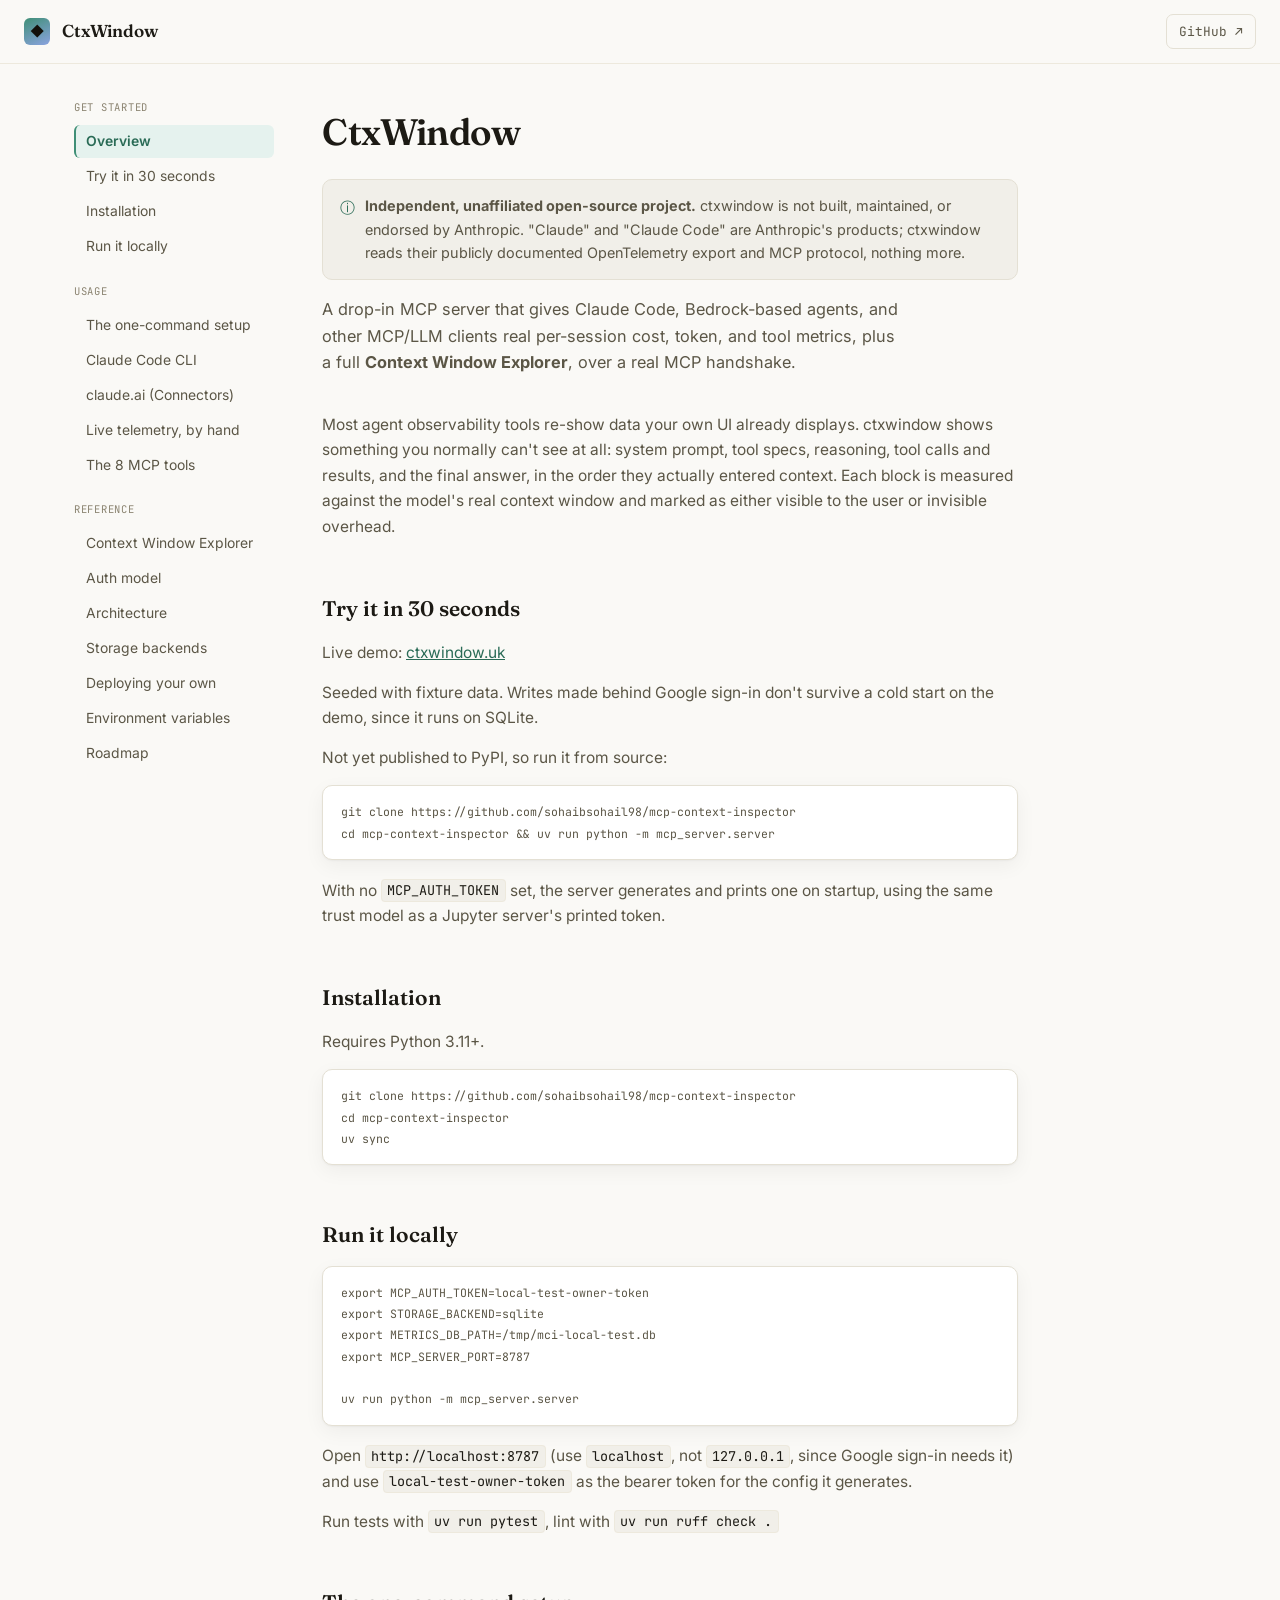
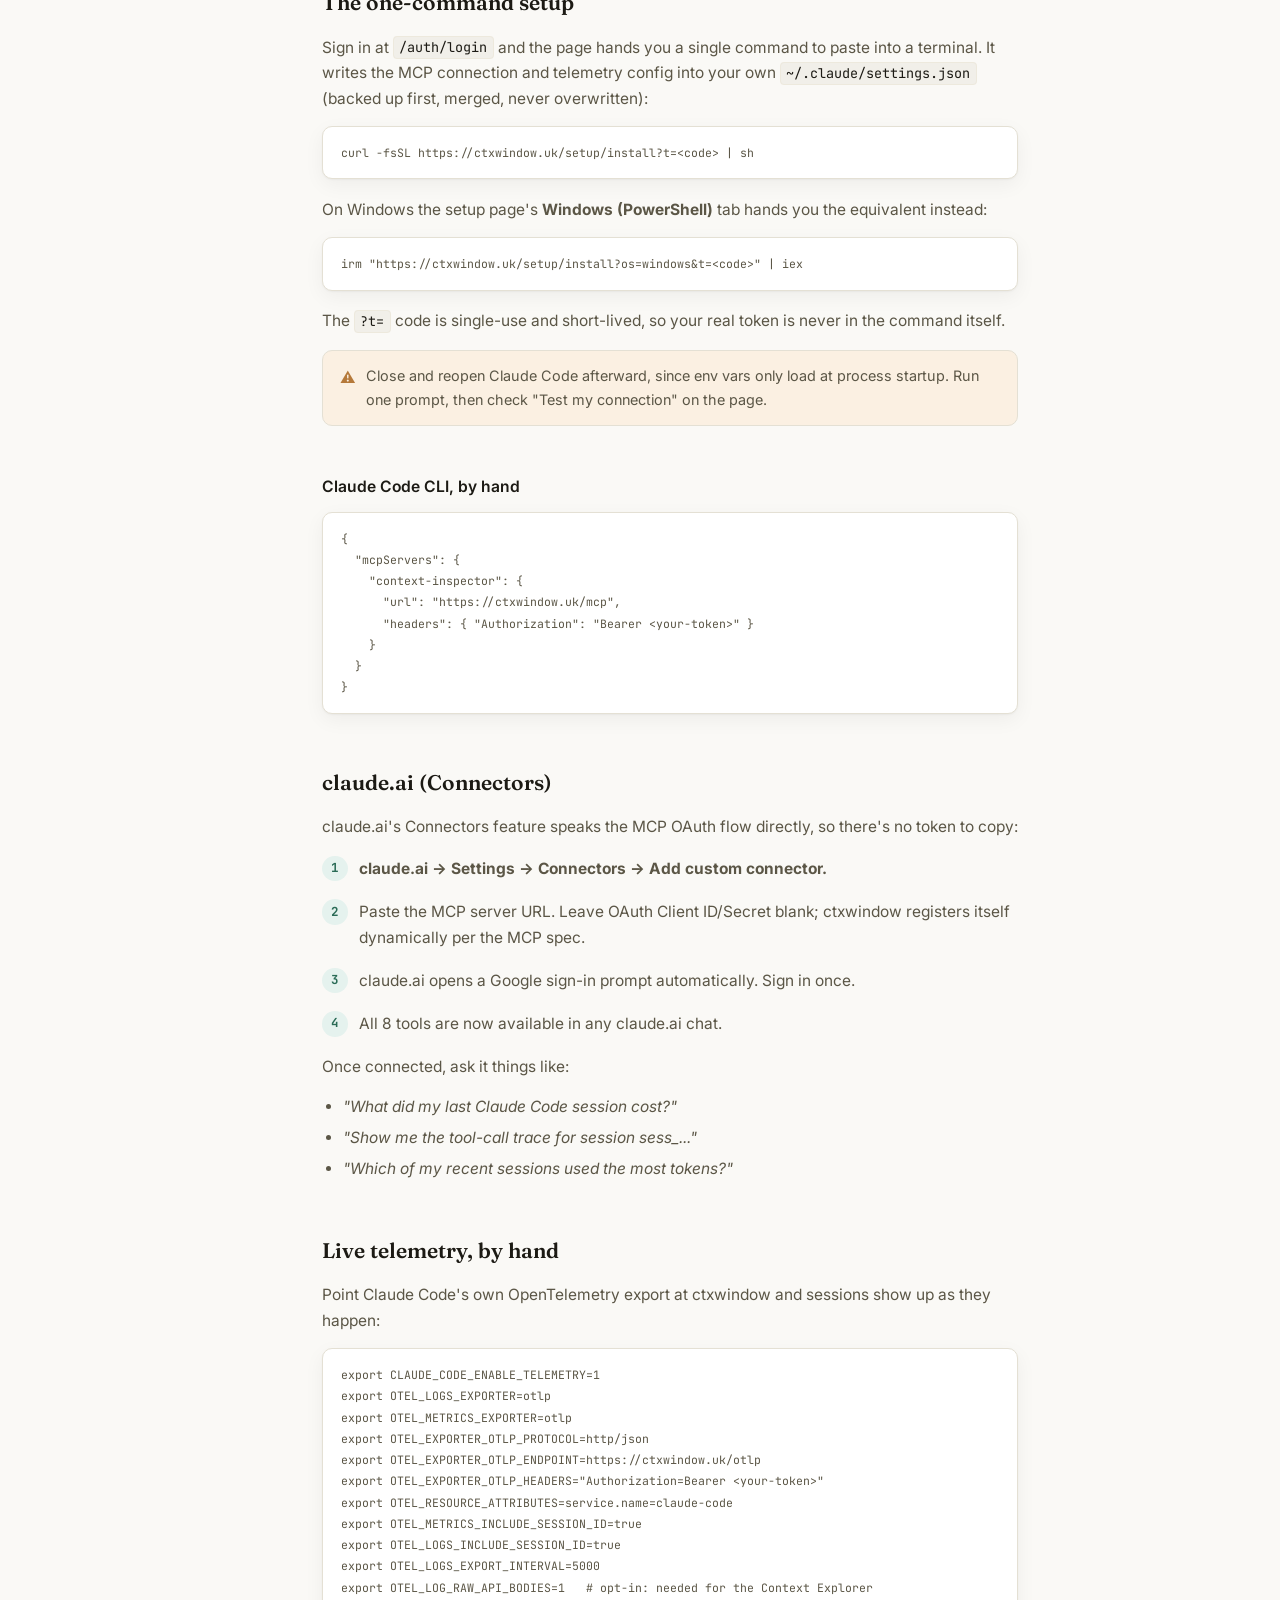
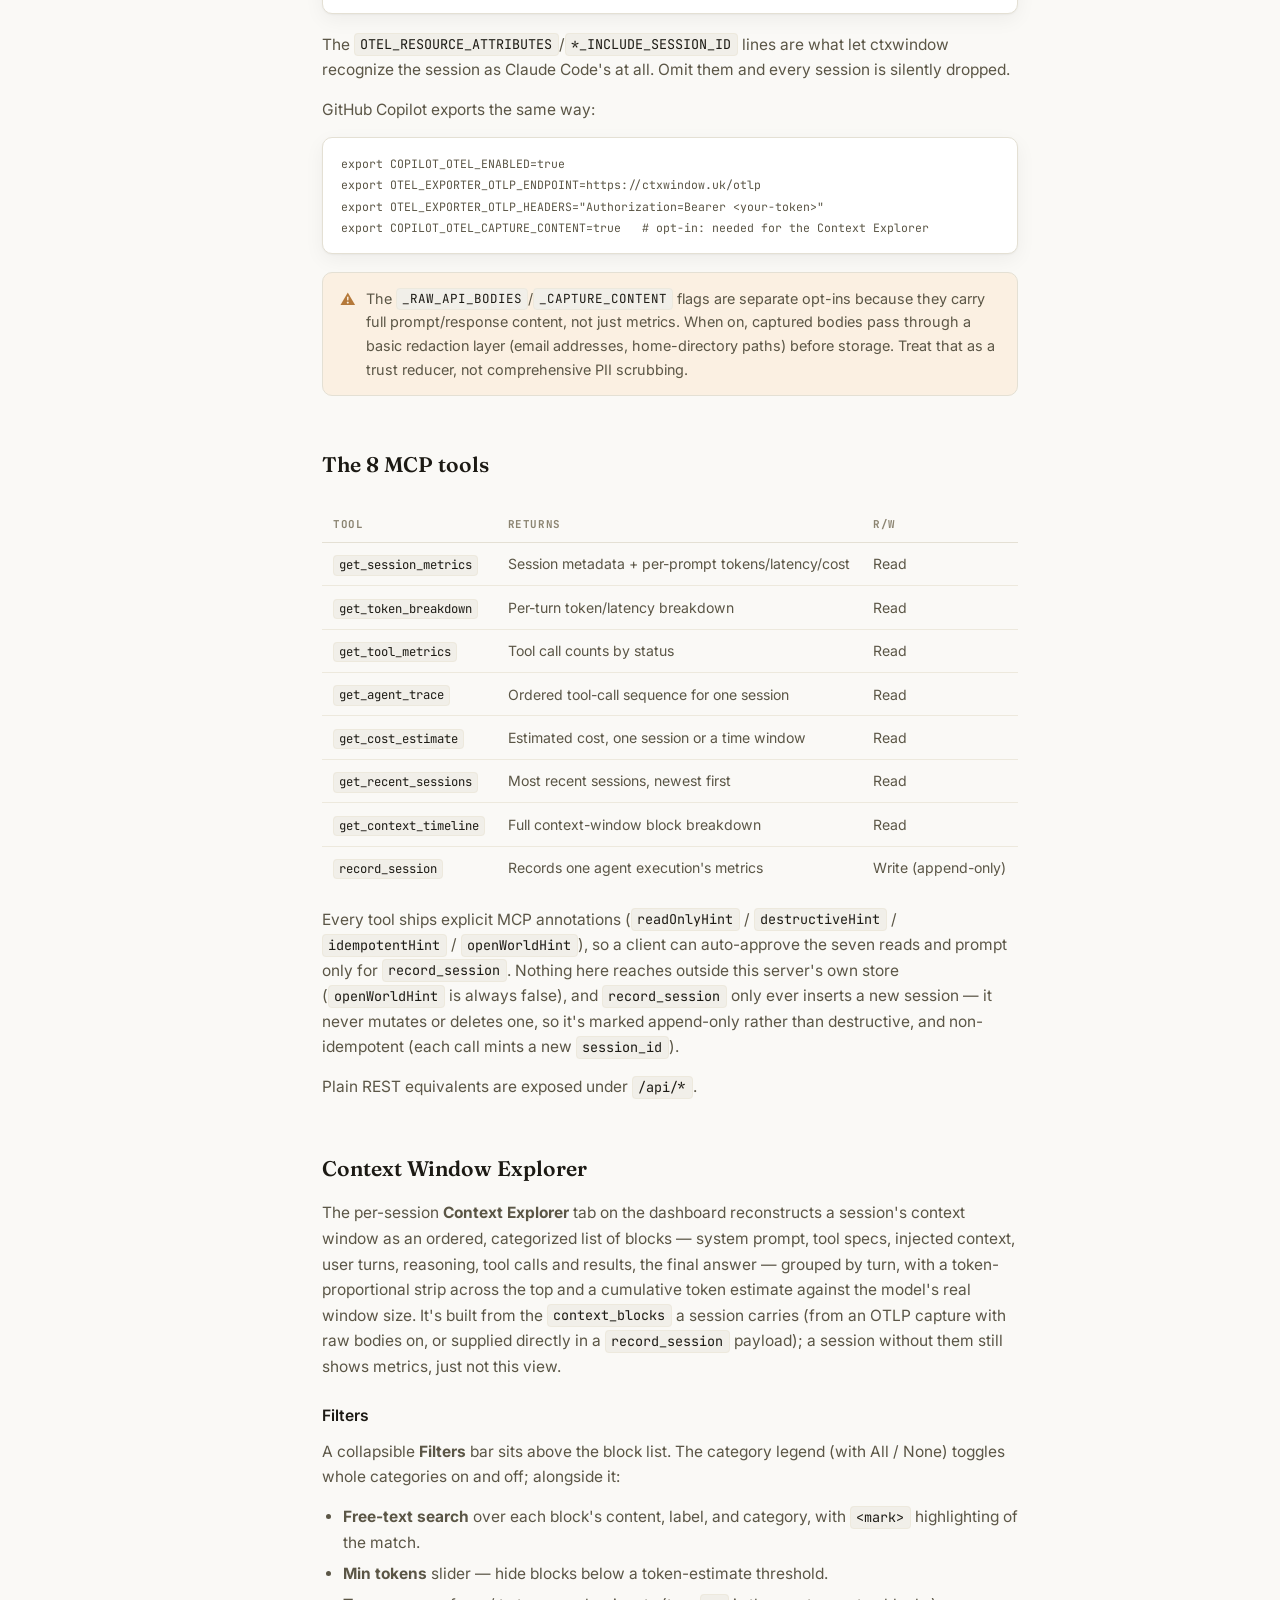
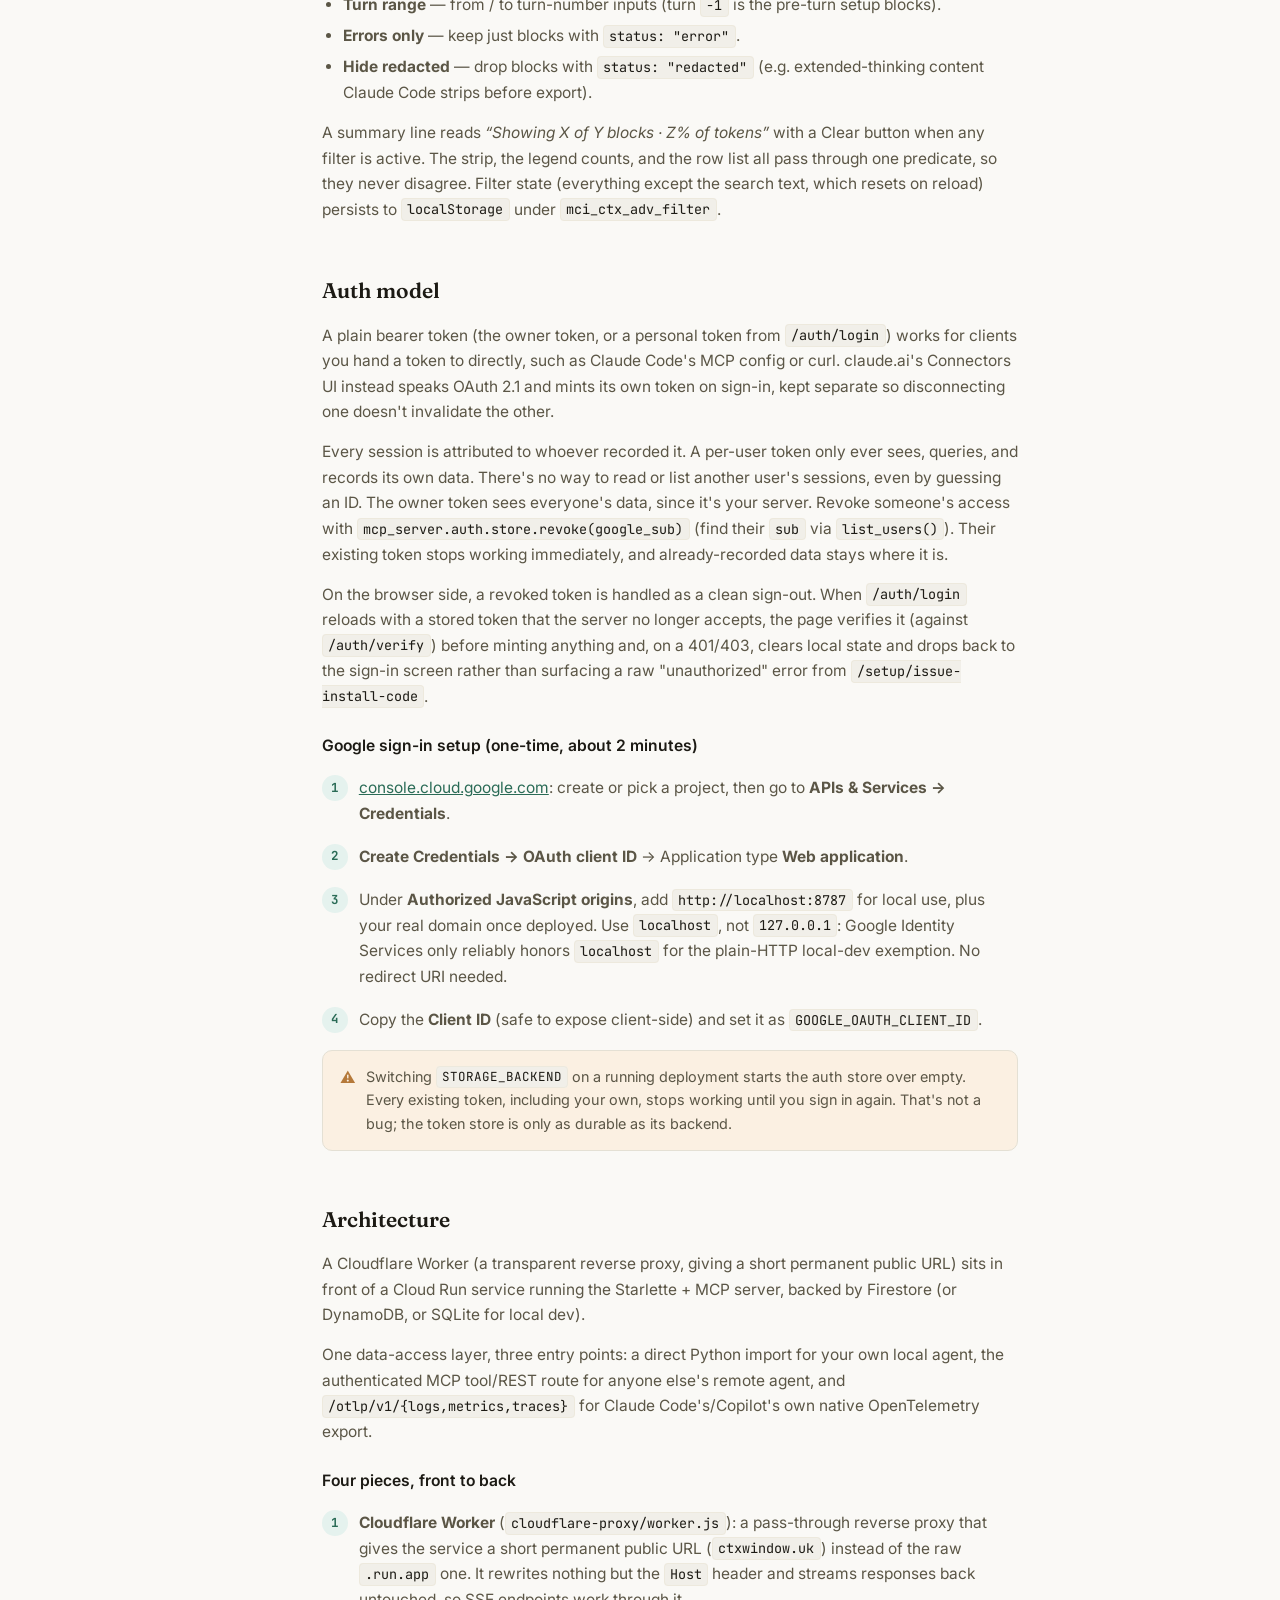
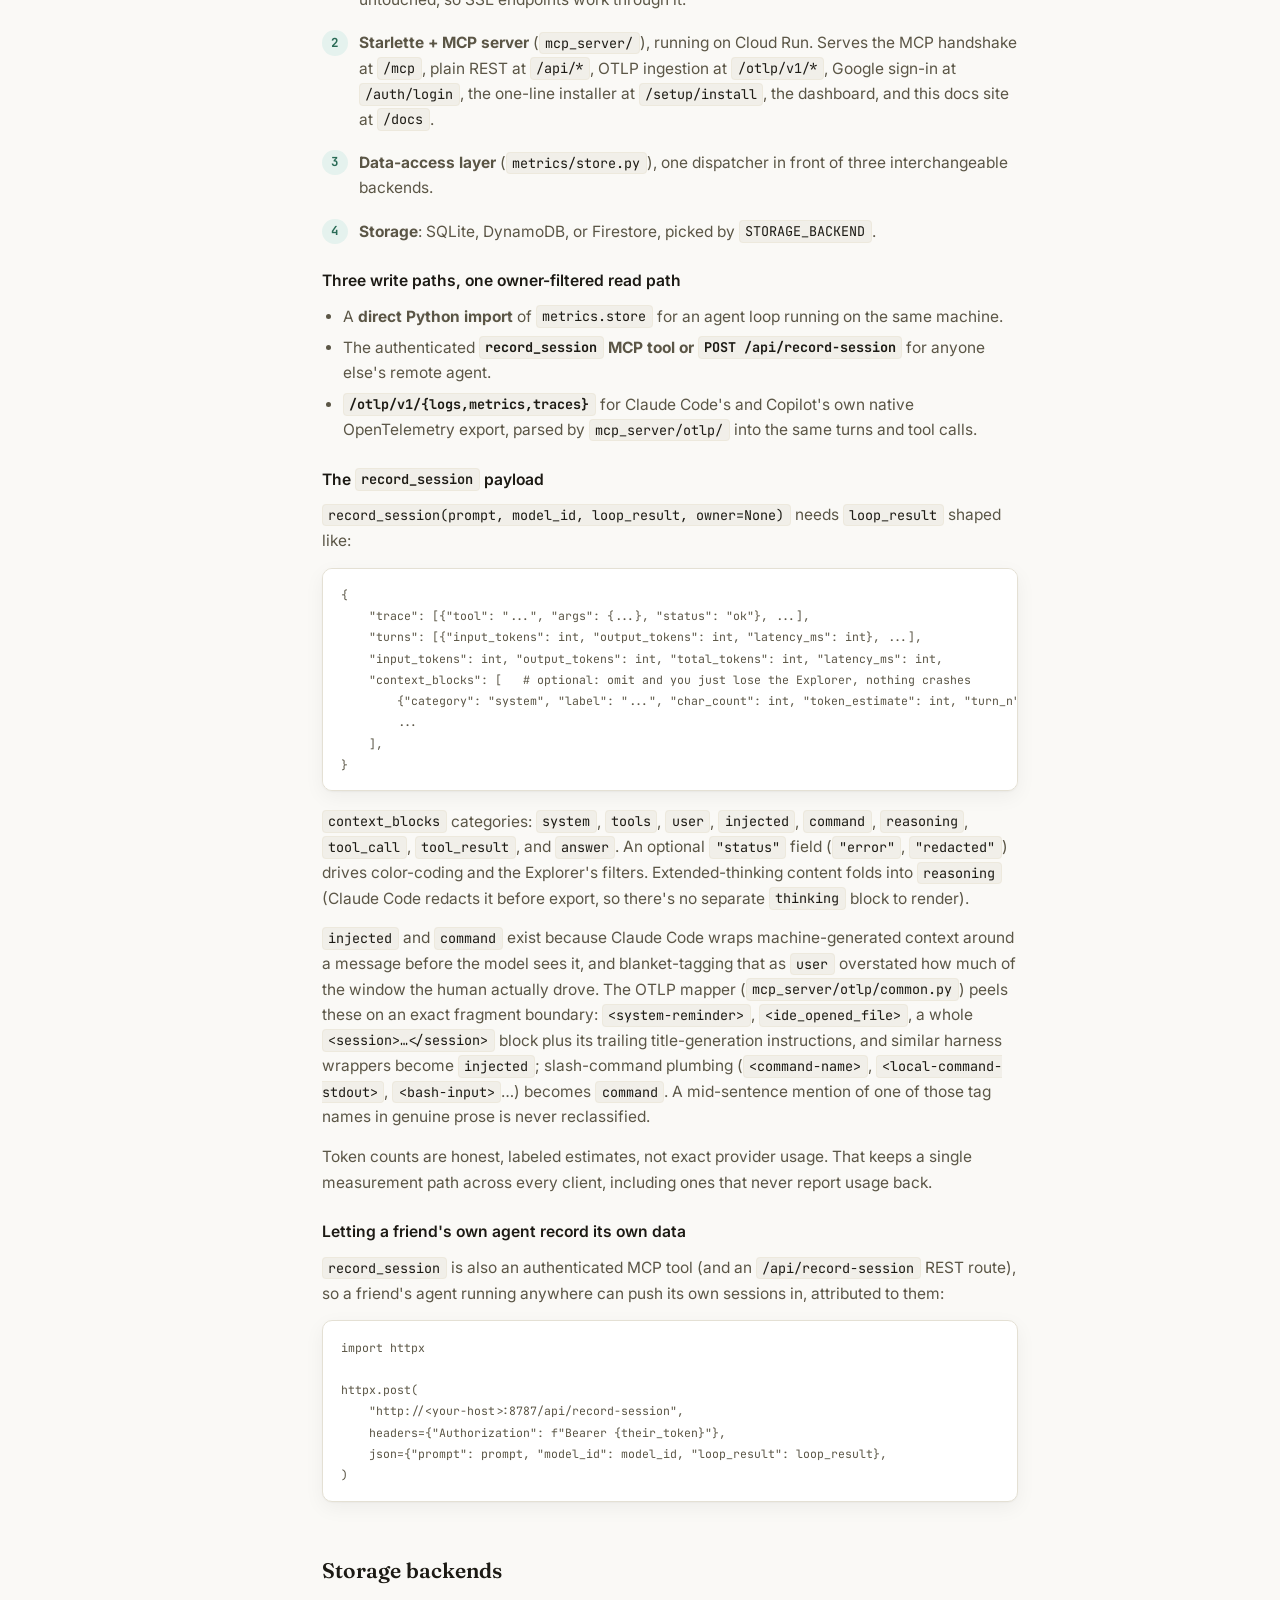
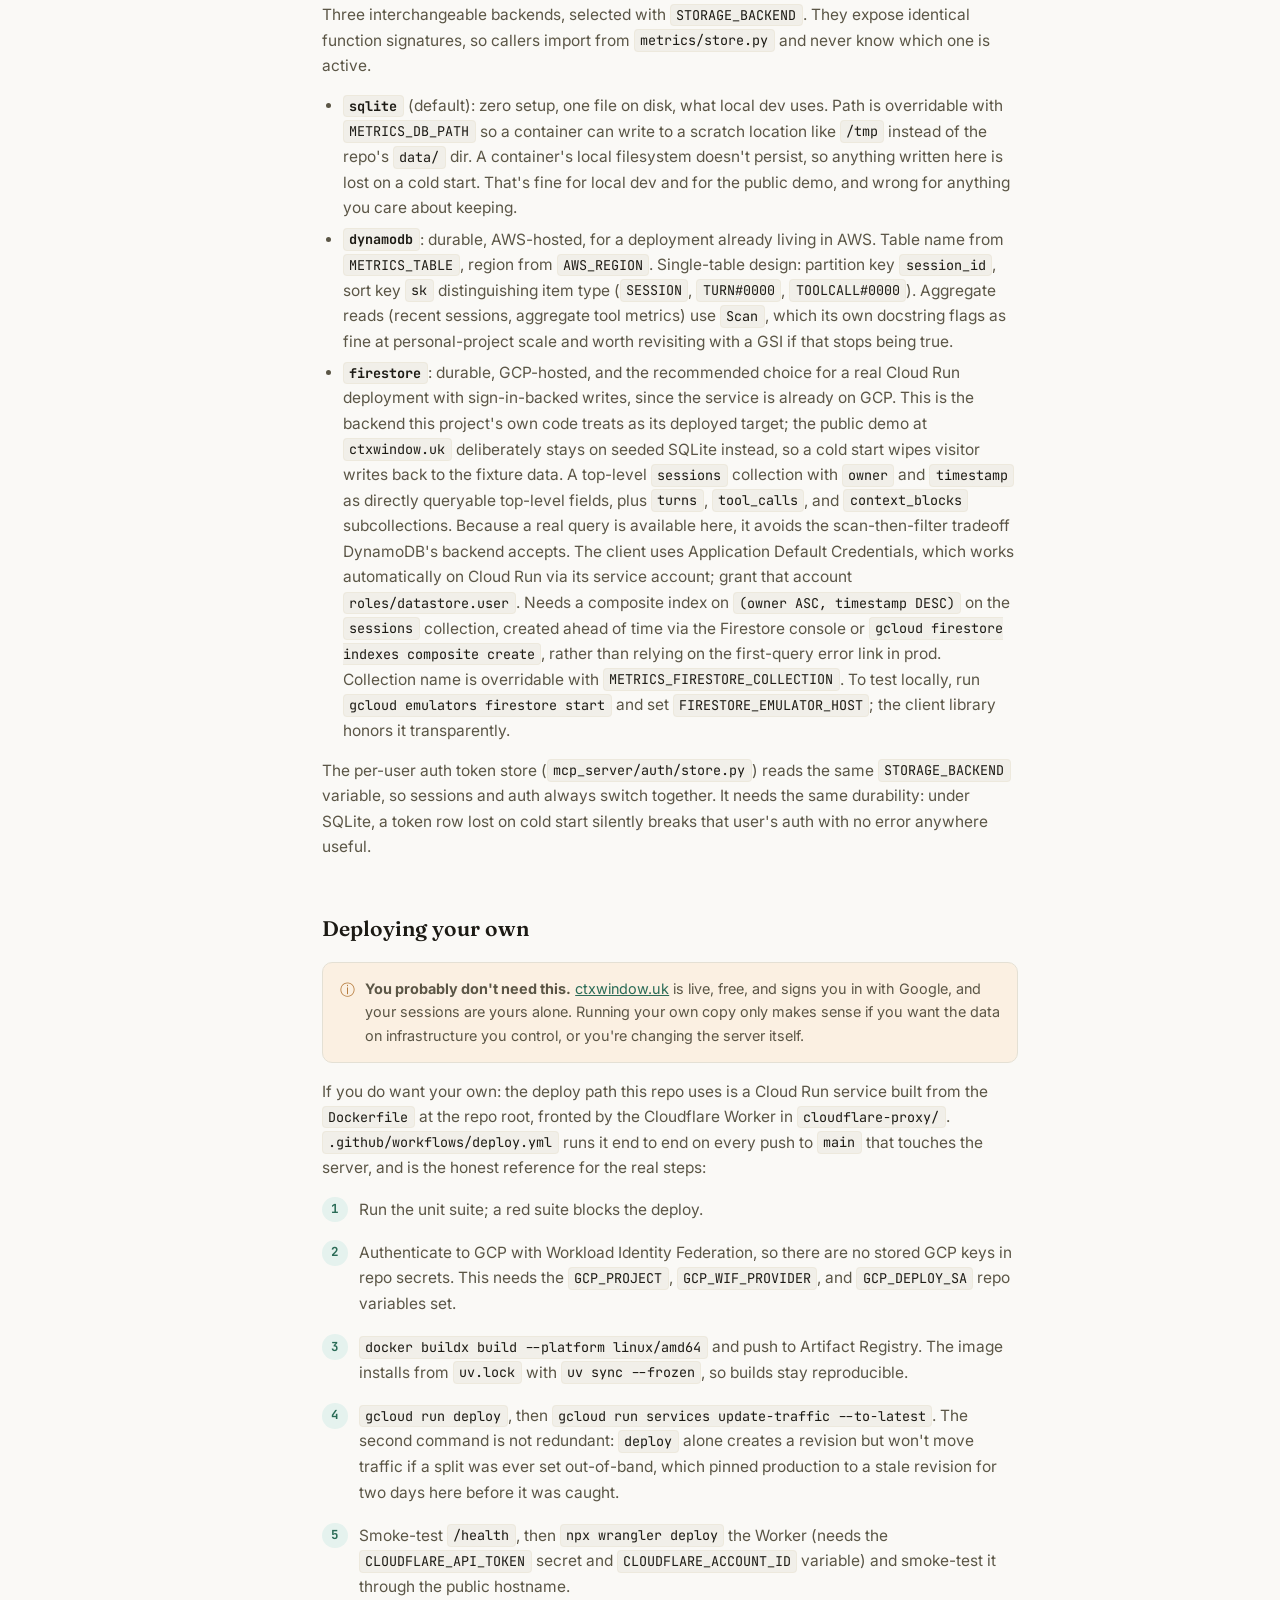
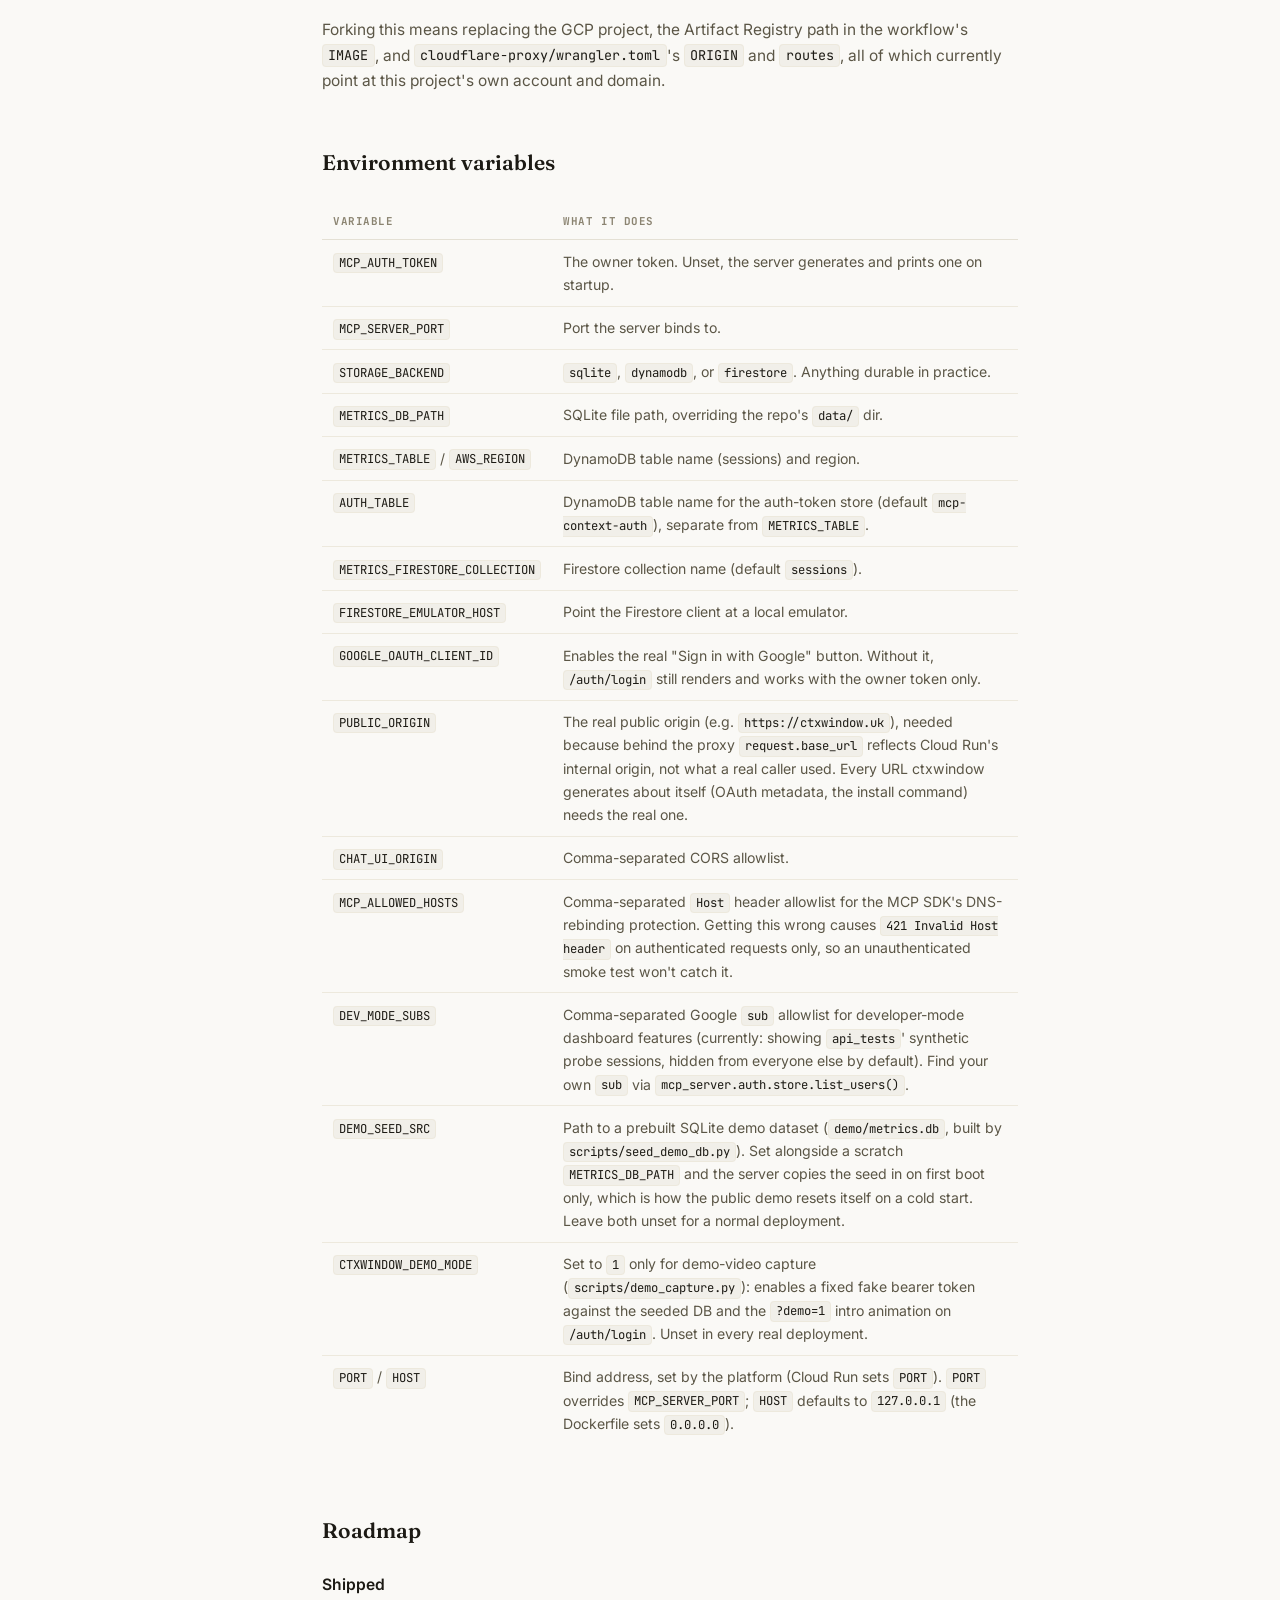
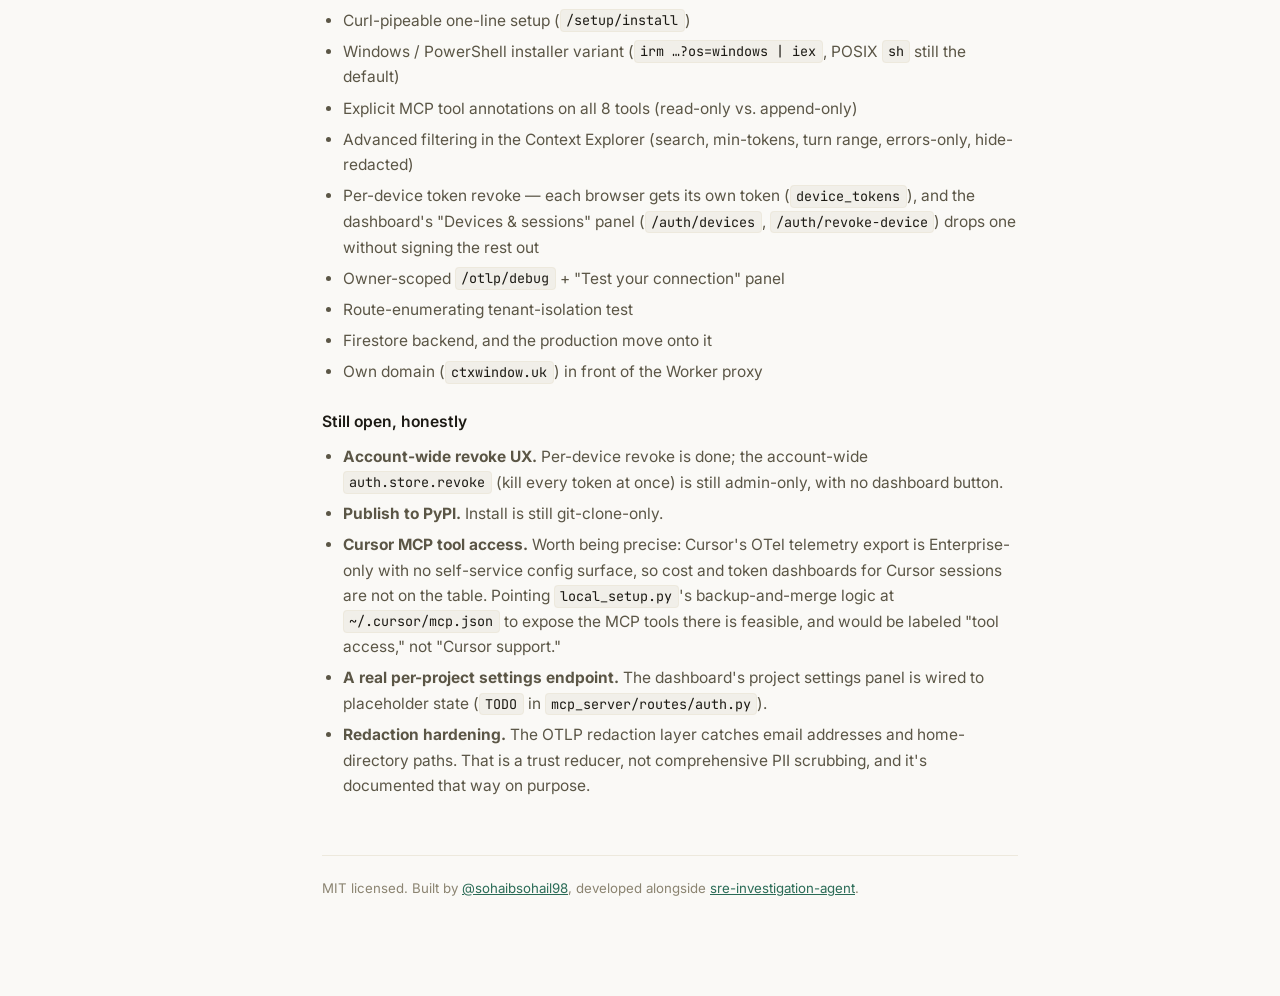
==== commit 87b09c14: "docs: sync docs-site + README with recent Context Explorer / tooling changes docs-site/index.html: -" ====
--- a/docs-site/index.html
+++ b/docs-site/index.html
@@ -206,6 +206,7 @@
       <a href="#tools">The 8 MCP tools</a>
 
       <span class="group-label">Reference</span>
+      <a href="#context-explorer">Context Window Explorer</a>
       <a href="#auth-model">Auth model</a>
       <a href="#architecture">Architecture</a>
       <a href="#storage-backends">Storage backends</a>
@@ -282,6 +283,11 @@
         <code>~/.claude/settings.json</code> (backed up first, merged, never overwritten):
       </p>
       <pre><code>curl -fsSL https://ctxwindow.uk/setup/install?t=&lt;code&gt; | sh</code></pre>
+      <p>
+        On Windows the setup page's <strong>Windows (PowerShell)</strong> tab hands you the
+        equivalent instead:
+      </p>
+      <pre><code>irm "https://ctxwindow.uk/setup/install?os=windows&amp;t=&lt;code&gt;" | iex</code></pre>
       <p>
         The <code>?t=</code> code is single-use and short-lived, so your real token is never in
         the command itself.
@@ -367,10 +373,56 @@
         <tr><td><code>get_cost_estimate</code></td><td>Estimated cost, one session or a time window</td><td>Read</td></tr>
         <tr><td><code>get_recent_sessions</code></td><td>Most recent sessions, newest first</td><td>Read</td></tr>
         <tr><td><code>get_context_timeline</code></td><td>Full context-window block breakdown</td><td>Read</td></tr>
-        <tr><td><code>record_session</code></td><td>Records one agent execution's metrics</td><td>Write</td></tr>
+        <tr><td><code>record_session</code></td><td>Records one agent execution's metrics</td><td>Write (append-only)</td></tr>
       </table>
       </div>
+      <p>
+        Every tool ships explicit MCP annotations (<code>readOnlyHint</code> /
+        <code>destructiveHint</code> / <code>idempotentHint</code> / <code>openWorldHint</code>),
+        so a client can auto-approve the seven reads and prompt only for
+        <code>record_session</code>. Nothing here reaches outside this server's own store
+        (<code>openWorldHint</code> is always false), and <code>record_session</code> only ever
+        inserts a new session &mdash; it never mutates or deletes one, so it's marked
+        append-only rather than destructive, and non-idempotent (each call mints a new
+        <code>session_id</code>).
+      </p>
       <p>Plain REST equivalents are exposed under <code>/api/*</code>.</p>
+    </section>
+
+    <section id="context-explorer">
+      <h2>Context Window Explorer</h2>
+      <p>
+        The per-session <strong>Context Explorer</strong> tab on the dashboard reconstructs a
+        session's context window as an ordered, categorized list of blocks &mdash; system prompt,
+        tool specs, injected context, user turns, reasoning, tool calls and results, the final
+        answer &mdash; grouped by turn, with a token-proportional strip across the top and a
+        cumulative token estimate against the model's real window size. It's built from the
+        <code>context_blocks</code> a session carries (from an OTLP capture with raw bodies on, or
+        supplied directly in a <code>record_session</code> payload); a session without them still
+        shows metrics, just not this view.
+      </p>
+      <h3>Filters</h3>
+      <p>
+        A collapsible <strong>Filters</strong> bar sits above the block list. The category legend
+        (with All / None) toggles whole categories on and off; alongside it:
+      </p>
+      <ul>
+        <li><strong>Free-text search</strong> over each block's content, label, and category, with
+          <code>&lt;mark&gt;</code> highlighting of the match.</li>
+        <li><strong>Min tokens</strong> slider &mdash; hide blocks below a token-estimate threshold.</li>
+        <li><strong>Turn range</strong> &mdash; from / to turn-number inputs (turn <code>-1</code> is
+          the pre-turn setup blocks).</li>
+        <li><strong>Errors only</strong> &mdash; keep just blocks with <code>status: "error"</code>.</li>
+        <li><strong>Hide redacted</strong> &mdash; drop blocks with <code>status: "redacted"</code>
+          (e.g. extended-thinking content Claude Code strips before export).</li>
+      </ul>
+      <p>
+        A summary line reads <em>&ldquo;Showing X of Y blocks &middot; Z% of tokens&rdquo;</em> with a
+        Clear button when any filter is active. The strip, the legend counts, and the row list all
+        pass through one predicate, so they never disagree. Filter state (everything except the
+        search text, which resets on reload) persists to <code>localStorage</code> under
+        <code>mci_ctx_adv_filter</code>.
+      </p>
     </section>
 
     <section id="auth-model">
@@ -388,6 +440,13 @@
         Revoke someone's access with <code>mcp_server.auth.store.revoke(google_sub)</code> (find
         their <code>sub</code> via <code>list_users()</code>). Their existing token stops working
         immediately, and already-recorded data stays where it is.
+      </p>
+      <p>
+        On the browser side, a revoked token is handled as a clean sign-out. When
+        <code>/auth/login</code> reloads with a stored token that the server no longer accepts, the
+        page verifies it (against <code>/auth/verify</code>) before minting anything and, on a
+        401/403, clears local state and drops back to the sign-in screen rather than surfacing a
+        raw "unauthorized" error from <code>/setup/issue-install-code</code>.
       </p>
 
       <h3>Google sign-in setup (one-time, about 2 minutes)</h3>
@@ -479,9 +538,25 @@
 }</code></pre>
       <p>
         <code>context_blocks</code> categories: <code>system</code>, <code>tools</code>,
-        <code>user</code>, <code>reasoning</code>, <code>thinking</code>, <code>tool_call</code>,
-        <code>tool_result</code> (optional <code>"status"</code> field for color-coding failures),
-        and <code>answer</code>.
+        <code>user</code>, <code>injected</code>, <code>command</code>, <code>reasoning</code>,
+        <code>tool_call</code>, <code>tool_result</code>, and <code>answer</code>. An optional
+        <code>"status"</code> field (<code>"error"</code>, <code>"redacted"</code>) drives
+        color-coding and the Explorer's filters. Extended-thinking content folds into
+        <code>reasoning</code> (Claude Code redacts it before export, so there's no separate
+        <code>thinking</code> block to render).
+      </p>
+      <p>
+        <code>injected</code> and <code>command</code> exist because Claude Code wraps
+        machine-generated context around a message before the model sees it, and blanket-tagging
+        that as <code>user</code> overstated how much of the window the human actually drove.
+        The OTLP mapper (<code>mcp_server/otlp/common.py</code>) peels these on an exact
+        fragment boundary: <code>&lt;system-reminder&gt;</code>, <code>&lt;ide_opened_file&gt;</code>,
+        a whole <code>&lt;session&gt;&hellip;&lt;/session&gt;</code> block plus its trailing
+        title-generation instructions, and similar harness wrappers become
+        <code>injected</code>; slash-command plumbing (<code>&lt;command-name&gt;</code>,
+        <code>&lt;local-command-stdout&gt;</code>, <code>&lt;bash-input&gt;</code>&hellip;) becomes
+        <code>command</code>. A mid-sentence mention of one of those tag names in genuine prose
+        is never reclassified.
       </p>
       <p>
         Token counts are honest, labeled estimates, not exact provider usage. That keeps a single
@@ -615,7 +690,8 @@
         <tr><td><code>MCP_SERVER_PORT</code></td><td>Port the server binds to.</td></tr>
         <tr><td><code>STORAGE_BACKEND</code></td><td><code>sqlite</code>, <code>dynamodb</code>, or <code>firestore</code>. Anything durable in practice.</td></tr>
         <tr><td><code>METRICS_DB_PATH</code></td><td>SQLite file path, overriding the repo's <code>data/</code> dir.</td></tr>
-        <tr><td><code>METRICS_TABLE</code> / <code>AWS_REGION</code></td><td>DynamoDB table name and region.</td></tr>
+        <tr><td><code>METRICS_TABLE</code> / <code>AWS_REGION</code></td><td>DynamoDB table name (sessions) and region.</td></tr>
+        <tr><td><code>AUTH_TABLE</code></td><td>DynamoDB table name for the auth-token store (default <code>mcp-context-auth</code>), separate from <code>METRICS_TABLE</code>.</td></tr>
         <tr><td><code>METRICS_FIRESTORE_COLLECTION</code></td><td>Firestore collection name (default <code>sessions</code>).</td></tr>
         <tr><td><code>FIRESTORE_EMULATOR_HOST</code></td><td>Point the Firestore client at a local emulator.</td></tr>
         <tr><td><code>GOOGLE_OAUTH_CLIENT_ID</code></td><td>Enables the real "Sign in with Google" button. Without it, <code>/auth/login</code> still renders and works with the owner token only.</td></tr>
@@ -624,6 +700,8 @@
         <tr><td><code>MCP_ALLOWED_HOSTS</code></td><td>Comma-separated <code>Host</code> header allowlist for the MCP SDK's DNS-rebinding protection. Getting this wrong causes <code>421 Invalid Host header</code> on authenticated requests only, so an unauthenticated smoke test won't catch it.</td></tr>
         <tr><td><code>DEV_MODE_SUBS</code></td><td>Comma-separated Google <code>sub</code> allowlist for developer-mode dashboard features (currently: showing <code>api_tests</code>' synthetic probe sessions, hidden from everyone else by default). Find your own <code>sub</code> via <code>mcp_server.auth.store.list_users()</code>.</td></tr>
         <tr><td><code>DEMO_SEED_SRC</code></td><td>Path to a prebuilt SQLite demo dataset (<code>demo/metrics.db</code>, built by <code>scripts/seed_demo_db.py</code>). Set alongside a scratch <code>METRICS_DB_PATH</code> and the server copies the seed in on first boot only, which is how the public demo resets itself on a cold start. Leave both unset for a normal deployment.</td></tr>
+        <tr><td><code>CTXWINDOW_DEMO_MODE</code></td><td>Set to <code>1</code> only for demo-video capture (<code>scripts/demo_capture.py</code>): enables a fixed fake bearer token against the seeded DB and the <code>?demo=1</code> intro animation on <code>/auth/login</code>. Unset in every real deployment.</td></tr>
+        <tr><td><code>PORT</code> / <code>HOST</code></td><td>Bind address, set by the platform (Cloud Run sets <code>PORT</code>). <code>PORT</code> overrides <code>MCP_SERVER_PORT</code>; <code>HOST</code> defaults to <code>127.0.0.1</code> (the Dockerfile sets <code>0.0.0.0</code>).</td></tr>
       </table>
       </div>
     </section>
@@ -633,6 +711,13 @@
       <h3>Shipped</h3>
       <ul>
         <li>Curl-pipeable one-line setup (<code>/setup/install</code>)</li>
+        <li>Windows / PowerShell installer variant (<code>irm &hellip;?os=windows | iex</code>, POSIX <code>sh</code> still the default)</li>
+        <li>Explicit MCP tool annotations on all 8 tools (read-only vs. append-only)</li>
+        <li>Advanced filtering in the Context Explorer (search, min-tokens, turn range, errors-only, hide-redacted)</li>
+        <li>Per-device token revoke &mdash; each browser gets its own token
+          (<code>device_tokens</code>), and the dashboard's "Devices &amp; sessions" panel
+          (<code>/auth/devices</code>, <code>/auth/revoke-device</code>) drops one without
+          signing the rest out</li>
         <li>Owner-scoped <code>/otlp/debug</code> + "Test your connection" panel</li>
         <li>Route-enumerating tenant-isolation test</li>
         <li>Firestore backend, and the production move onto it</li>
@@ -640,8 +725,9 @@
       </ul>
       <h3>Still open, honestly</h3>
       <ul>
-        <li><strong>Windows/PowerShell installer variant.</strong> <code>/setup/install</code> serves a POSIX shell script, so Windows users currently have to configure <code>settings.json</code> by hand.</li>
-        <li><strong>Per-device token revoke.</strong> Today revoking a user (<code>auth.store.revoke</code>) kills every token they hold at once; there's no way to drop one machine and keep the rest.</li>
+        <li><strong>Account-wide revoke UX.</strong> Per-device revoke is done; the account-wide
+          <code>auth.store.revoke</code> (kill every token at once) is still admin-only, with no
+          dashboard button.</li>
         <li><strong>Publish to PyPI.</strong> Install is still git-clone-only.</li>
         <li><strong>Cursor MCP tool access.</strong> Worth being precise: Cursor's OTel telemetry export is Enterprise-only with no self-service config surface, so cost and token dashboards for Cursor sessions are not on the table. Pointing <code>local_setup.py</code>'s backup-and-merge logic at <code>~/.cursor/mcp.json</code> to expose the MCP tools there is feasible, and would be labeled "tool access," not "Cursor support."</li>
         <li><strong>A real per-project settings endpoint.</strong> The dashboard's project settings panel is wired to placeholder state (<code>TODO</code> in <code>mcp_server/routes/auth.py</code>).</li>
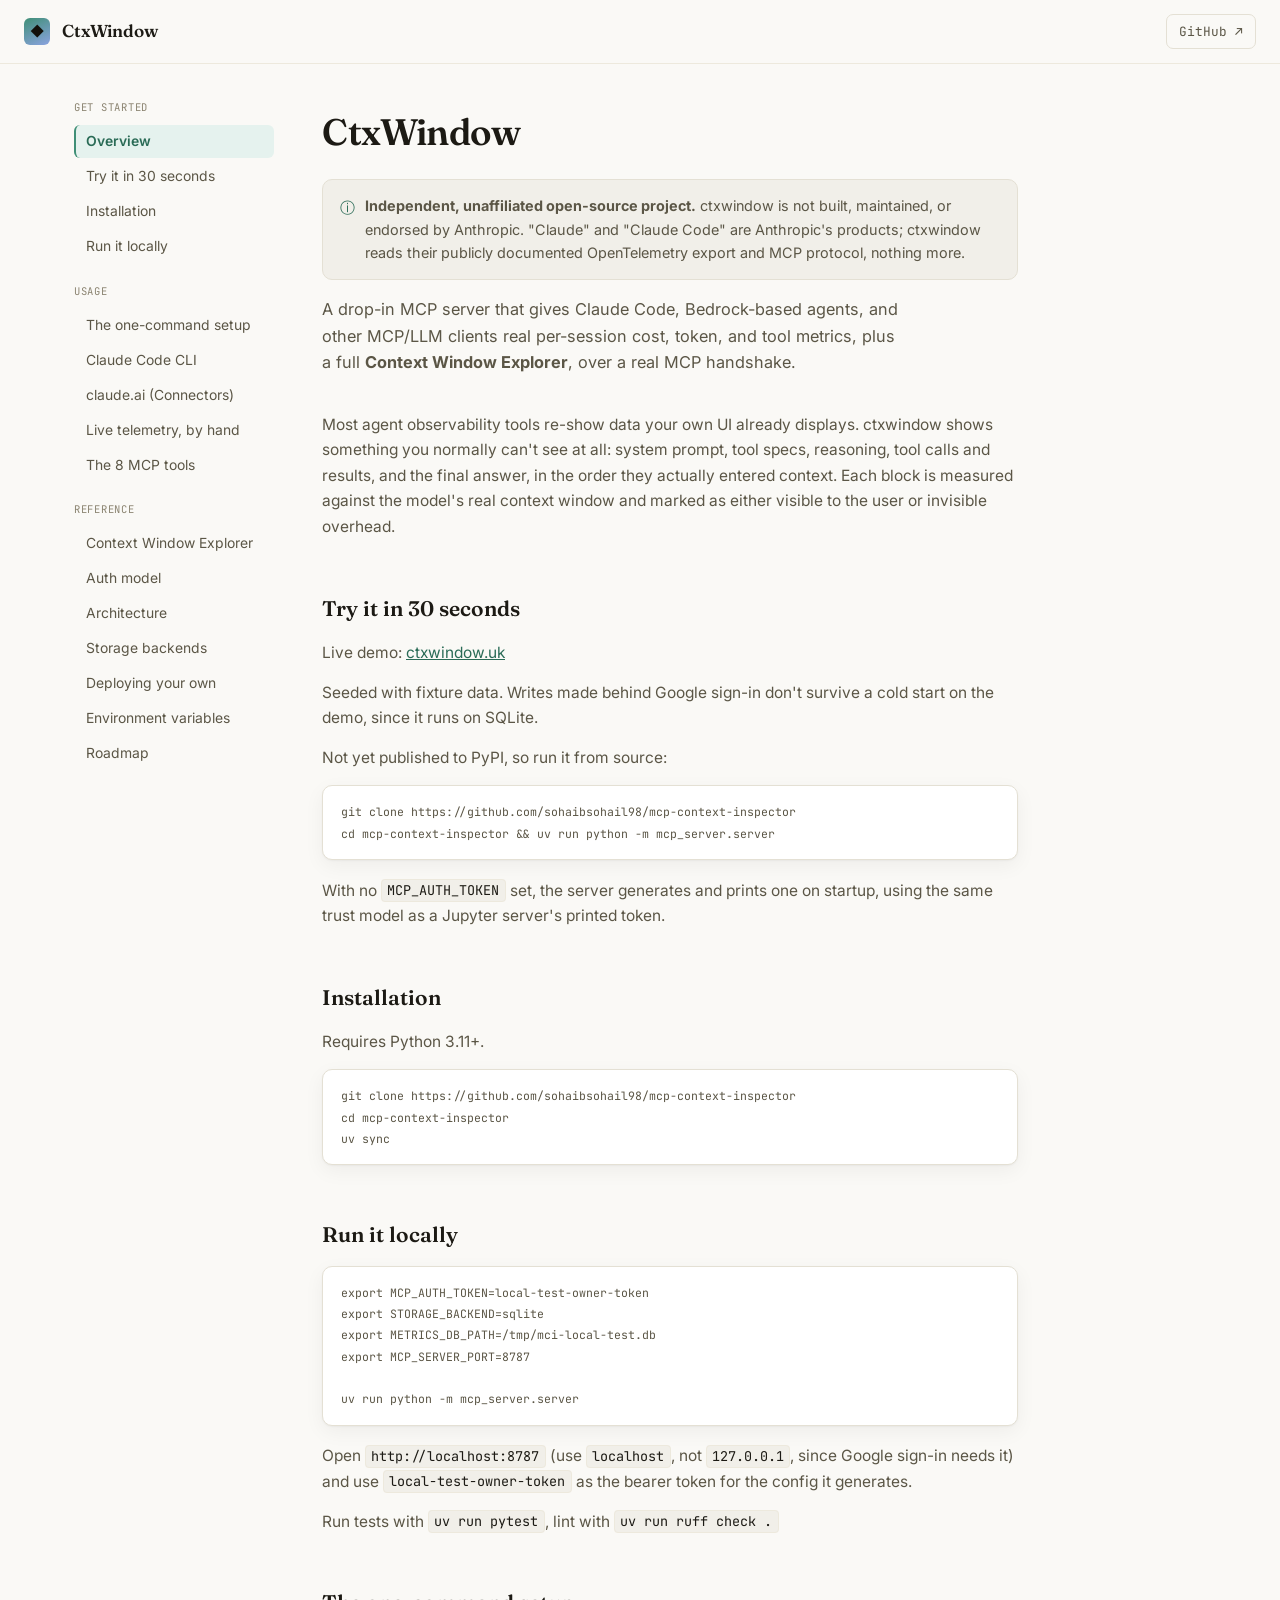
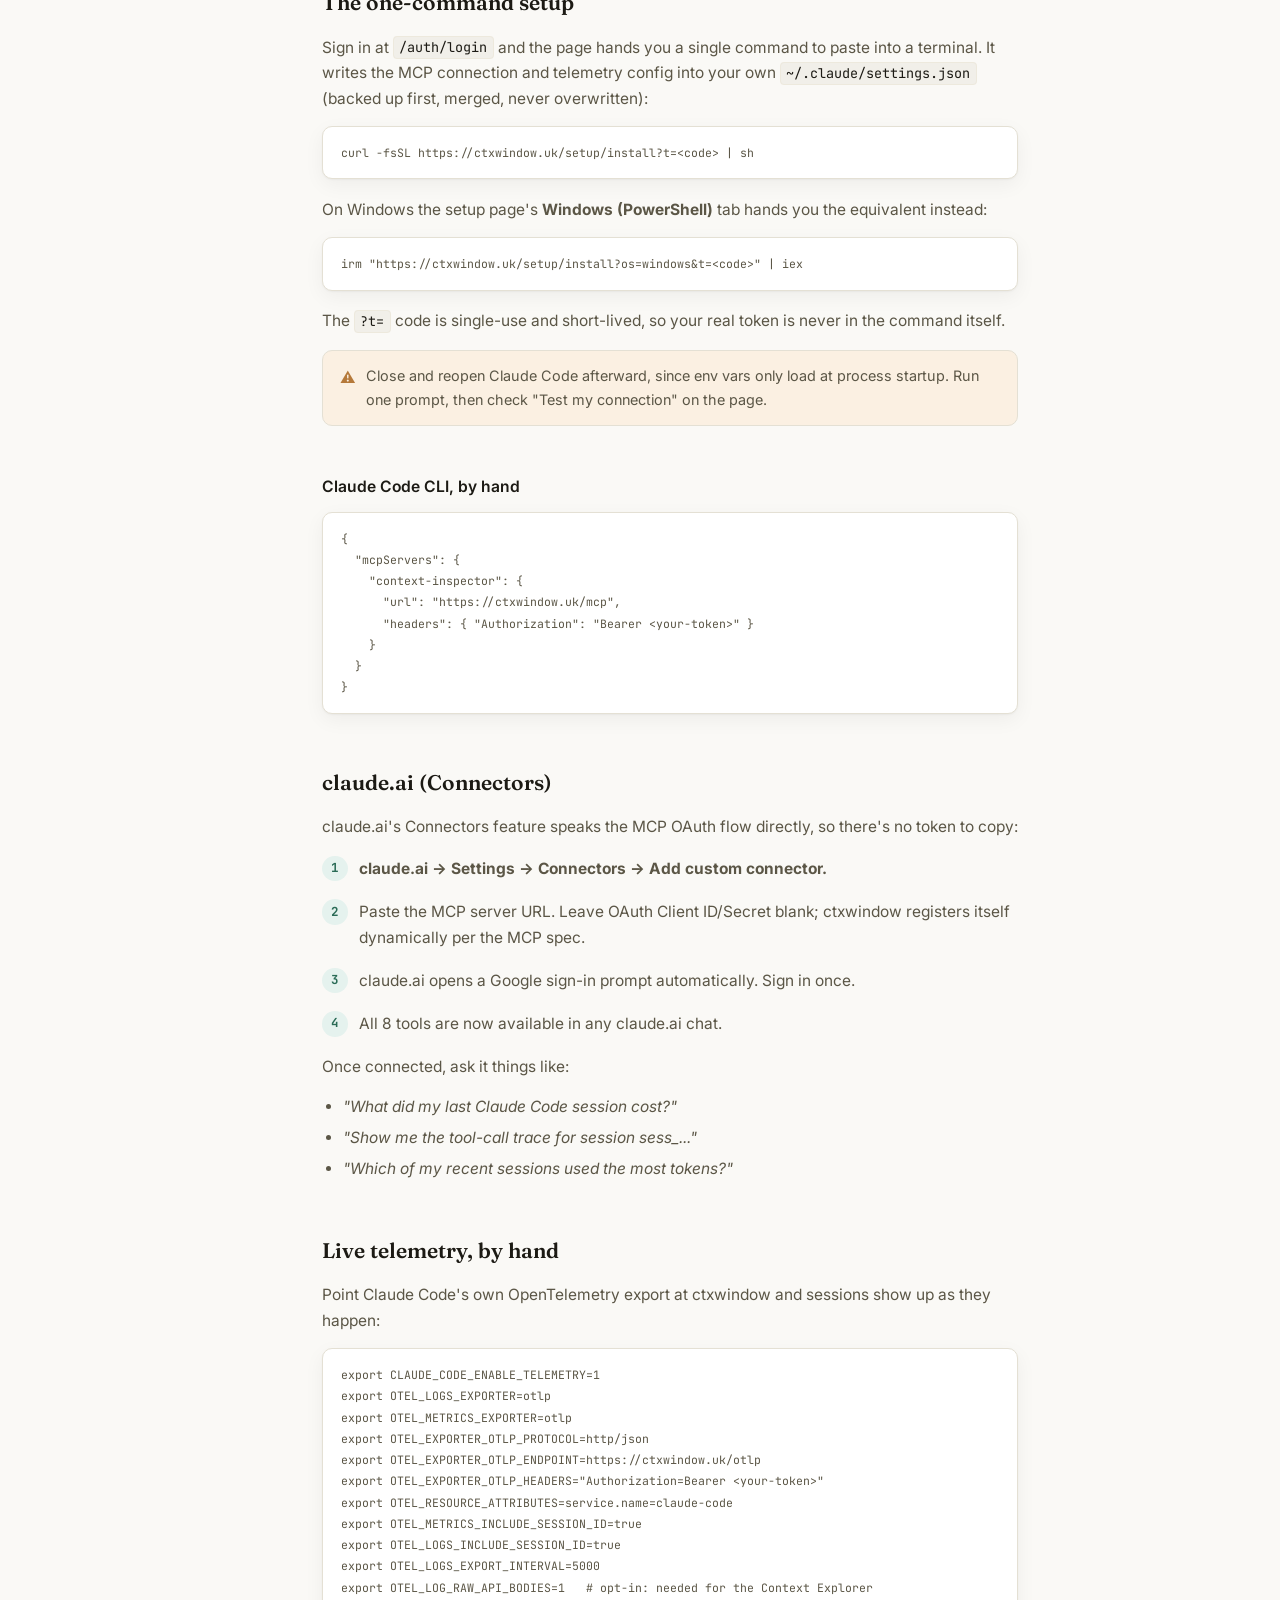
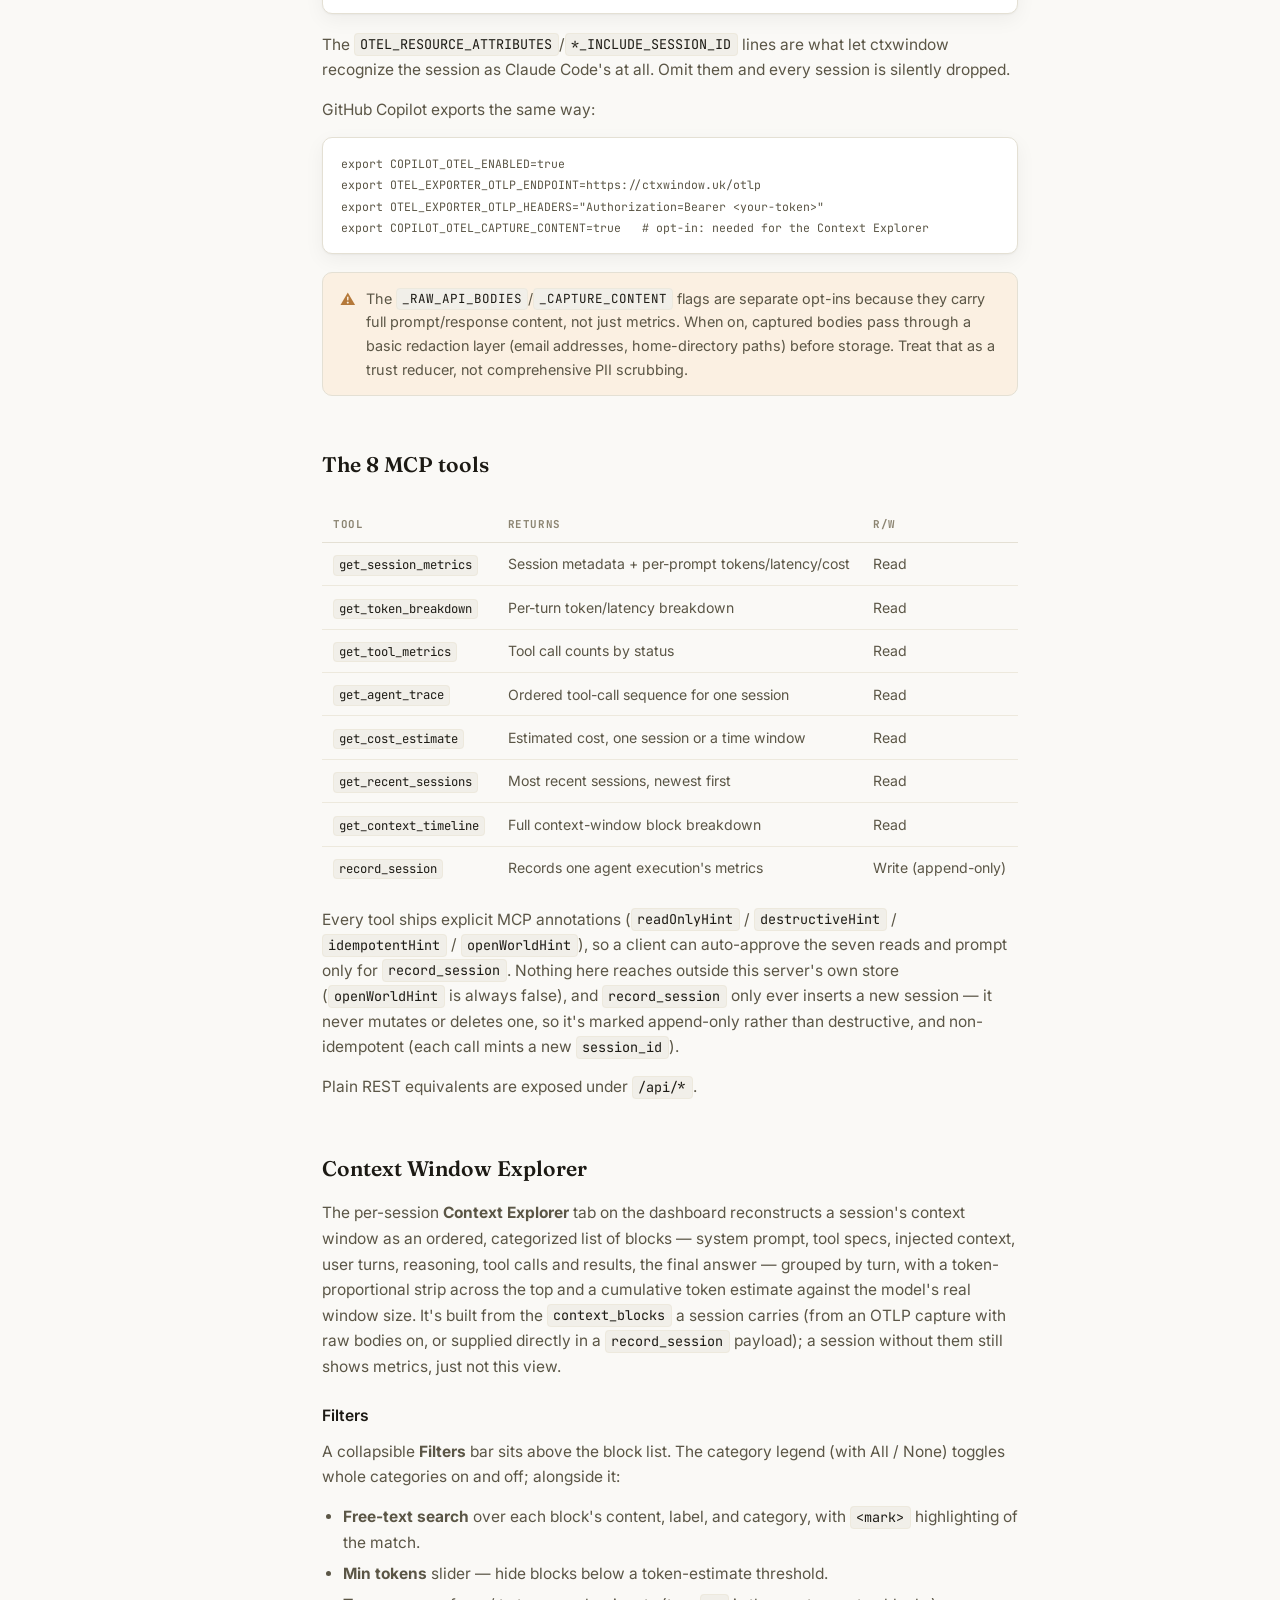
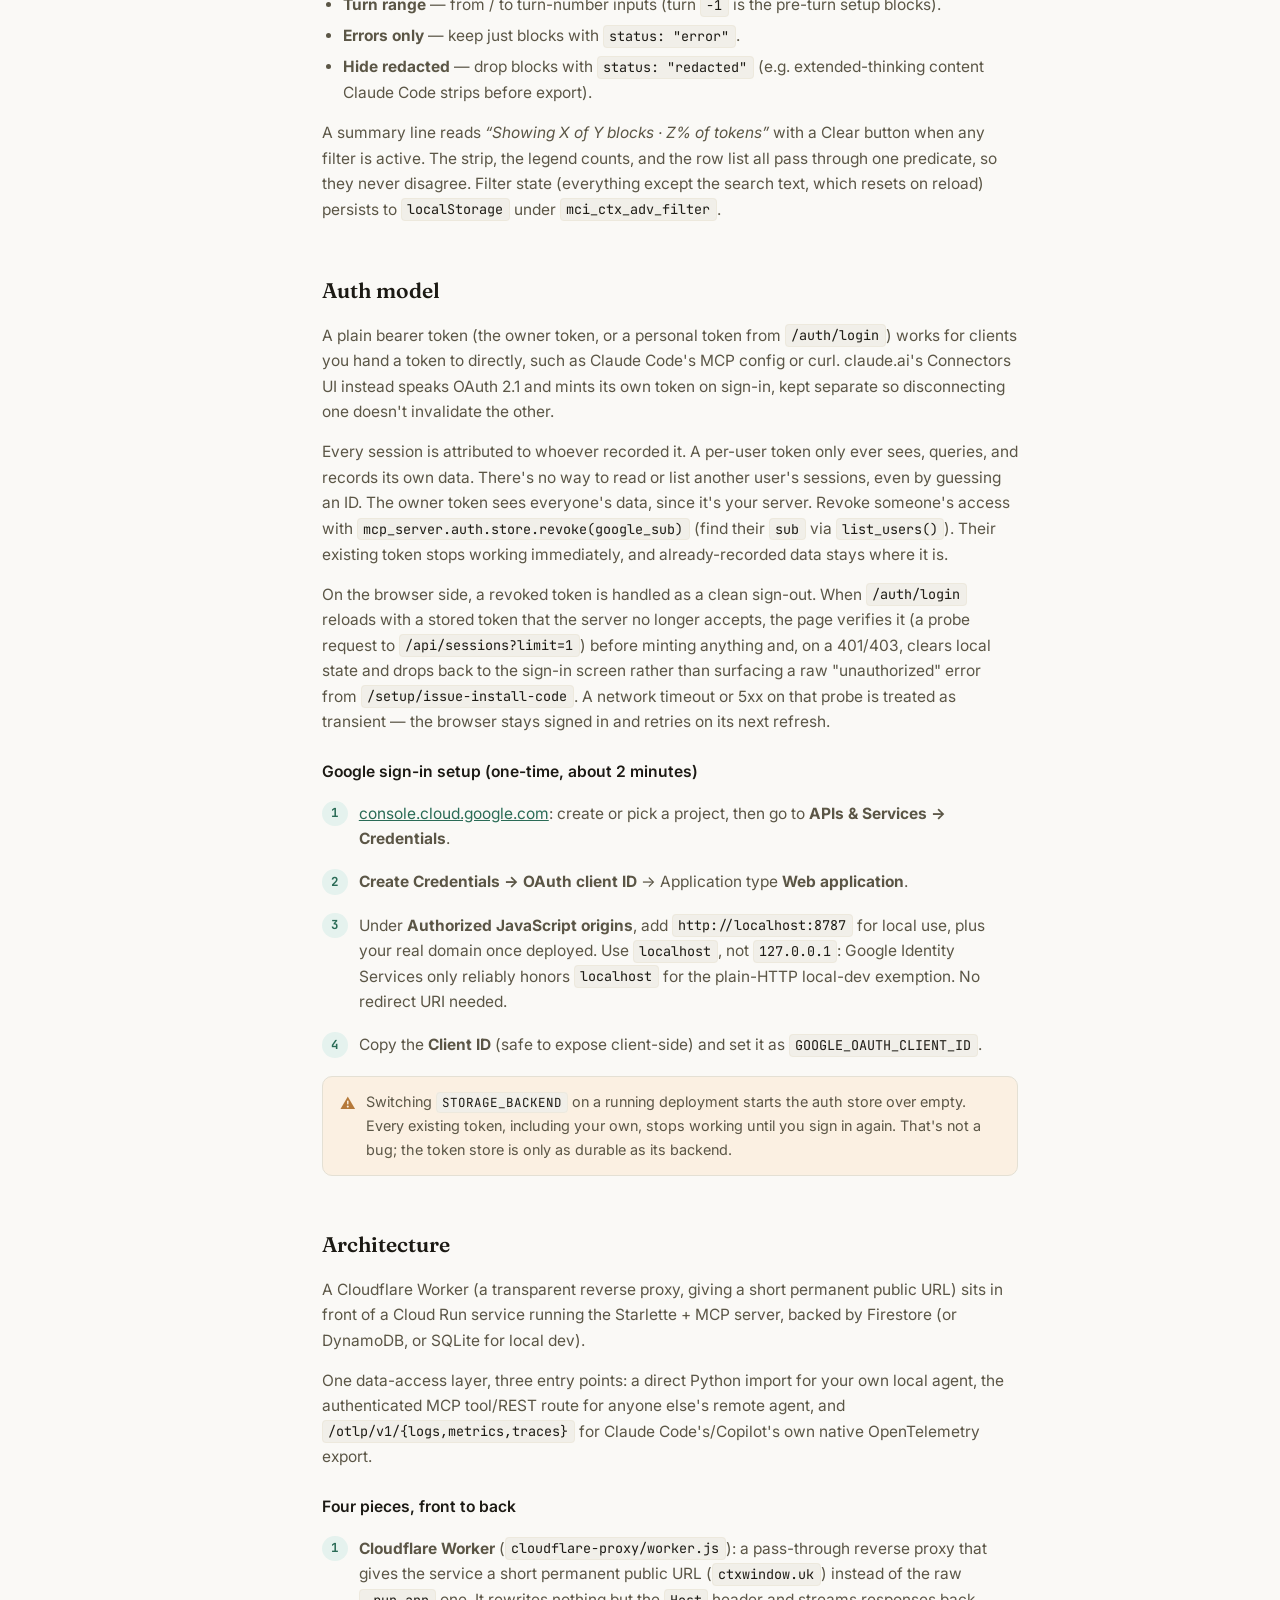
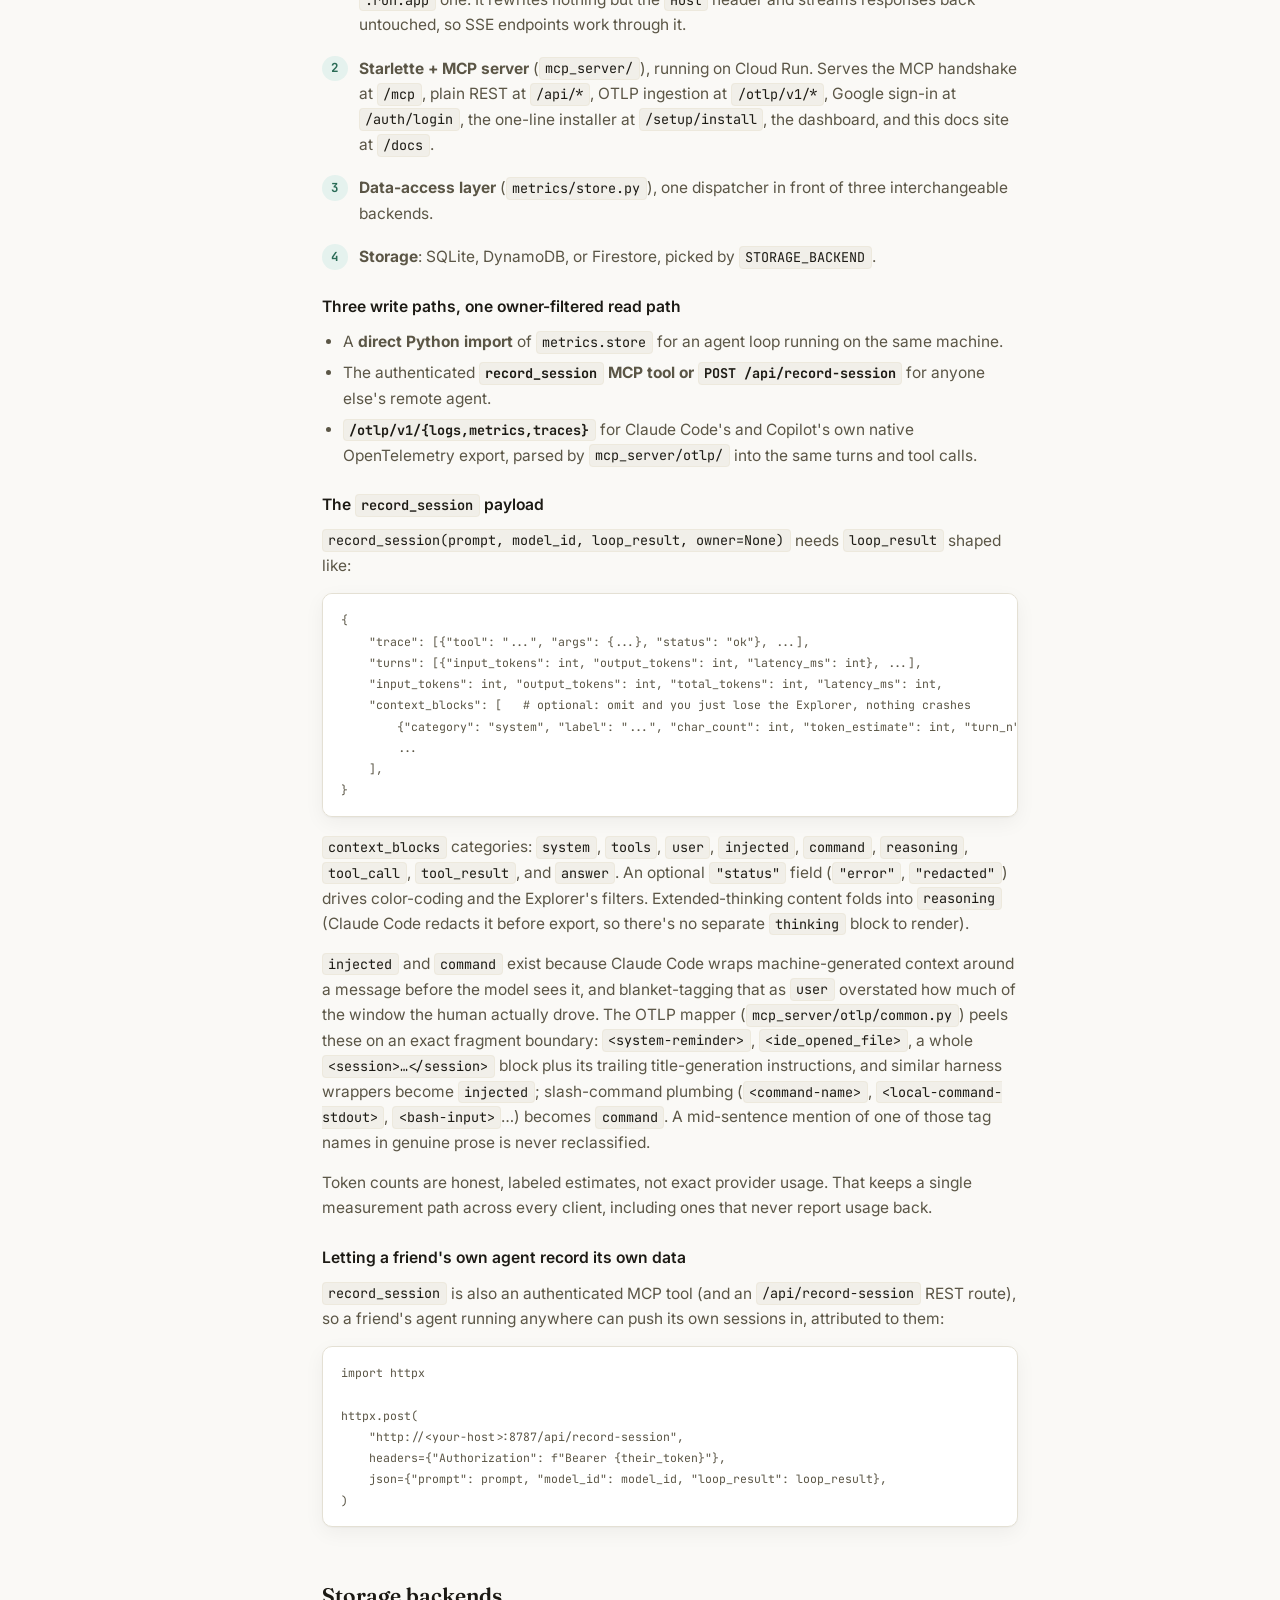
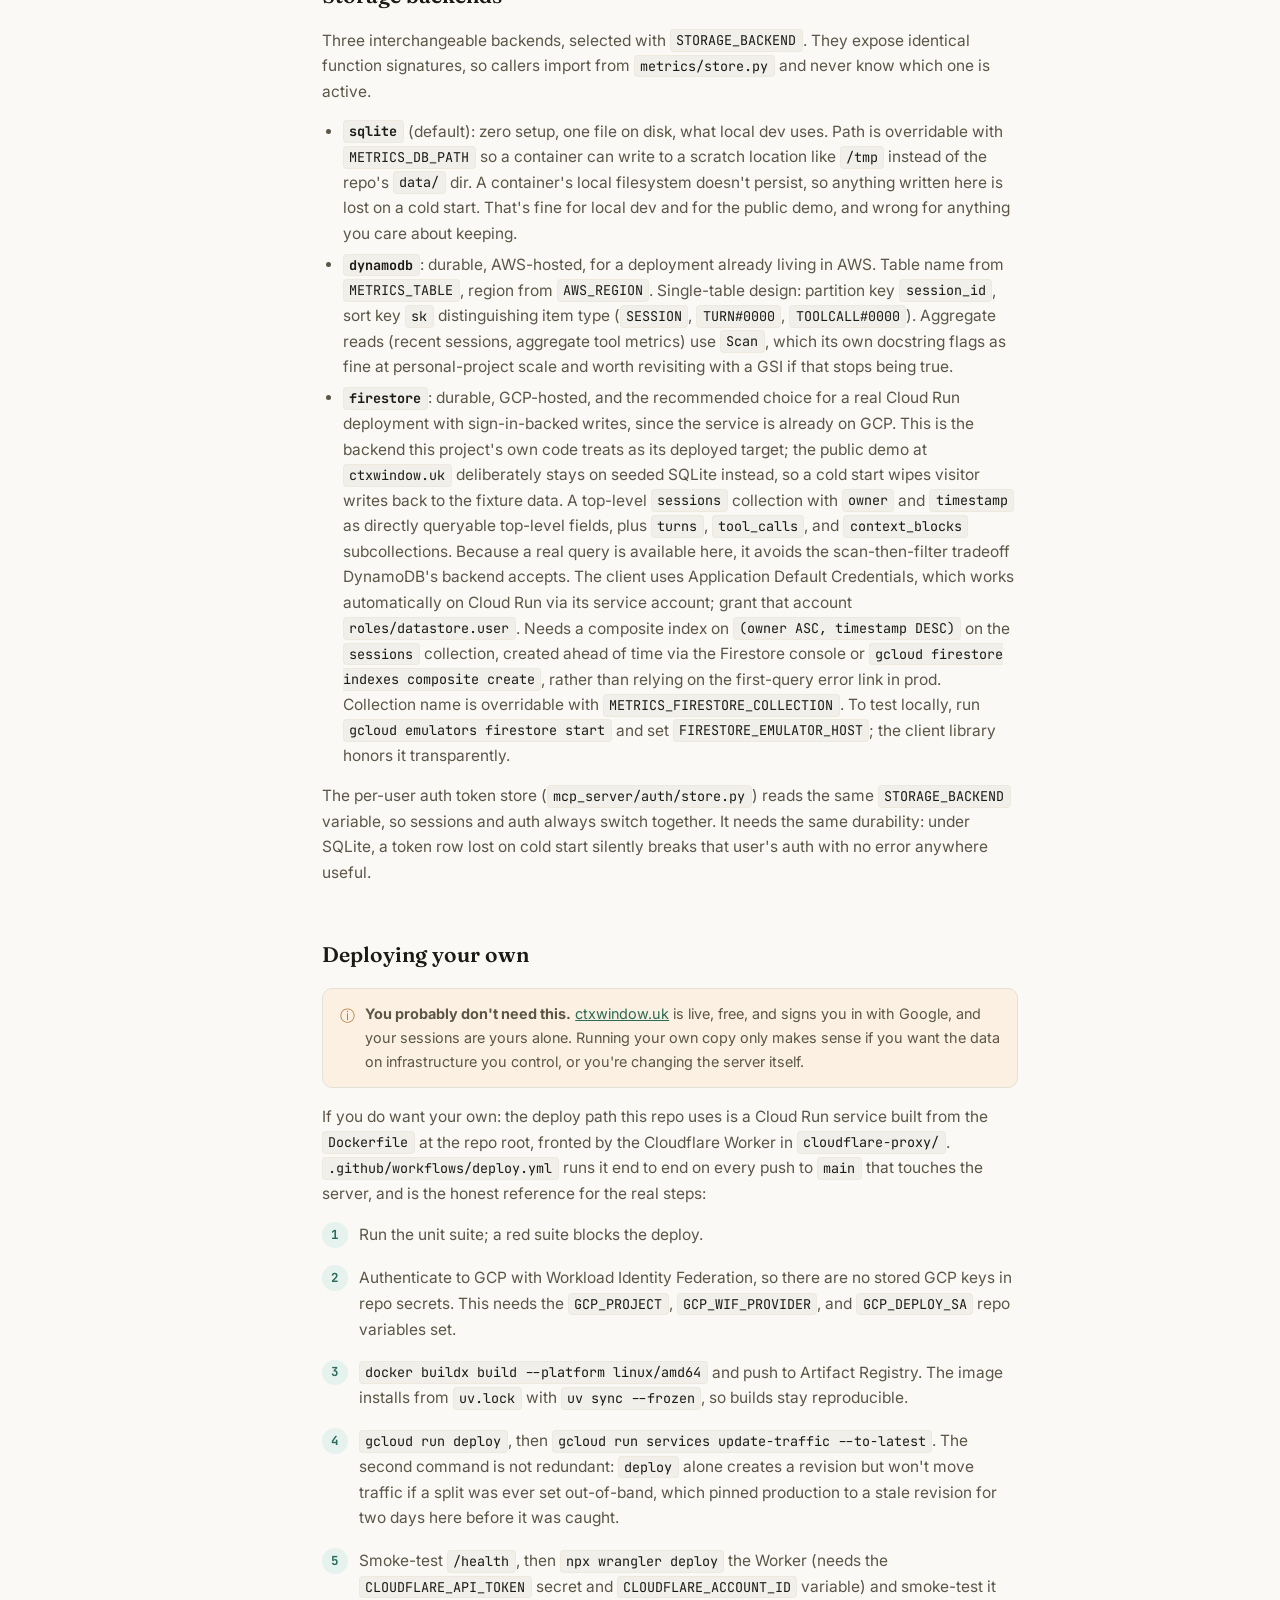
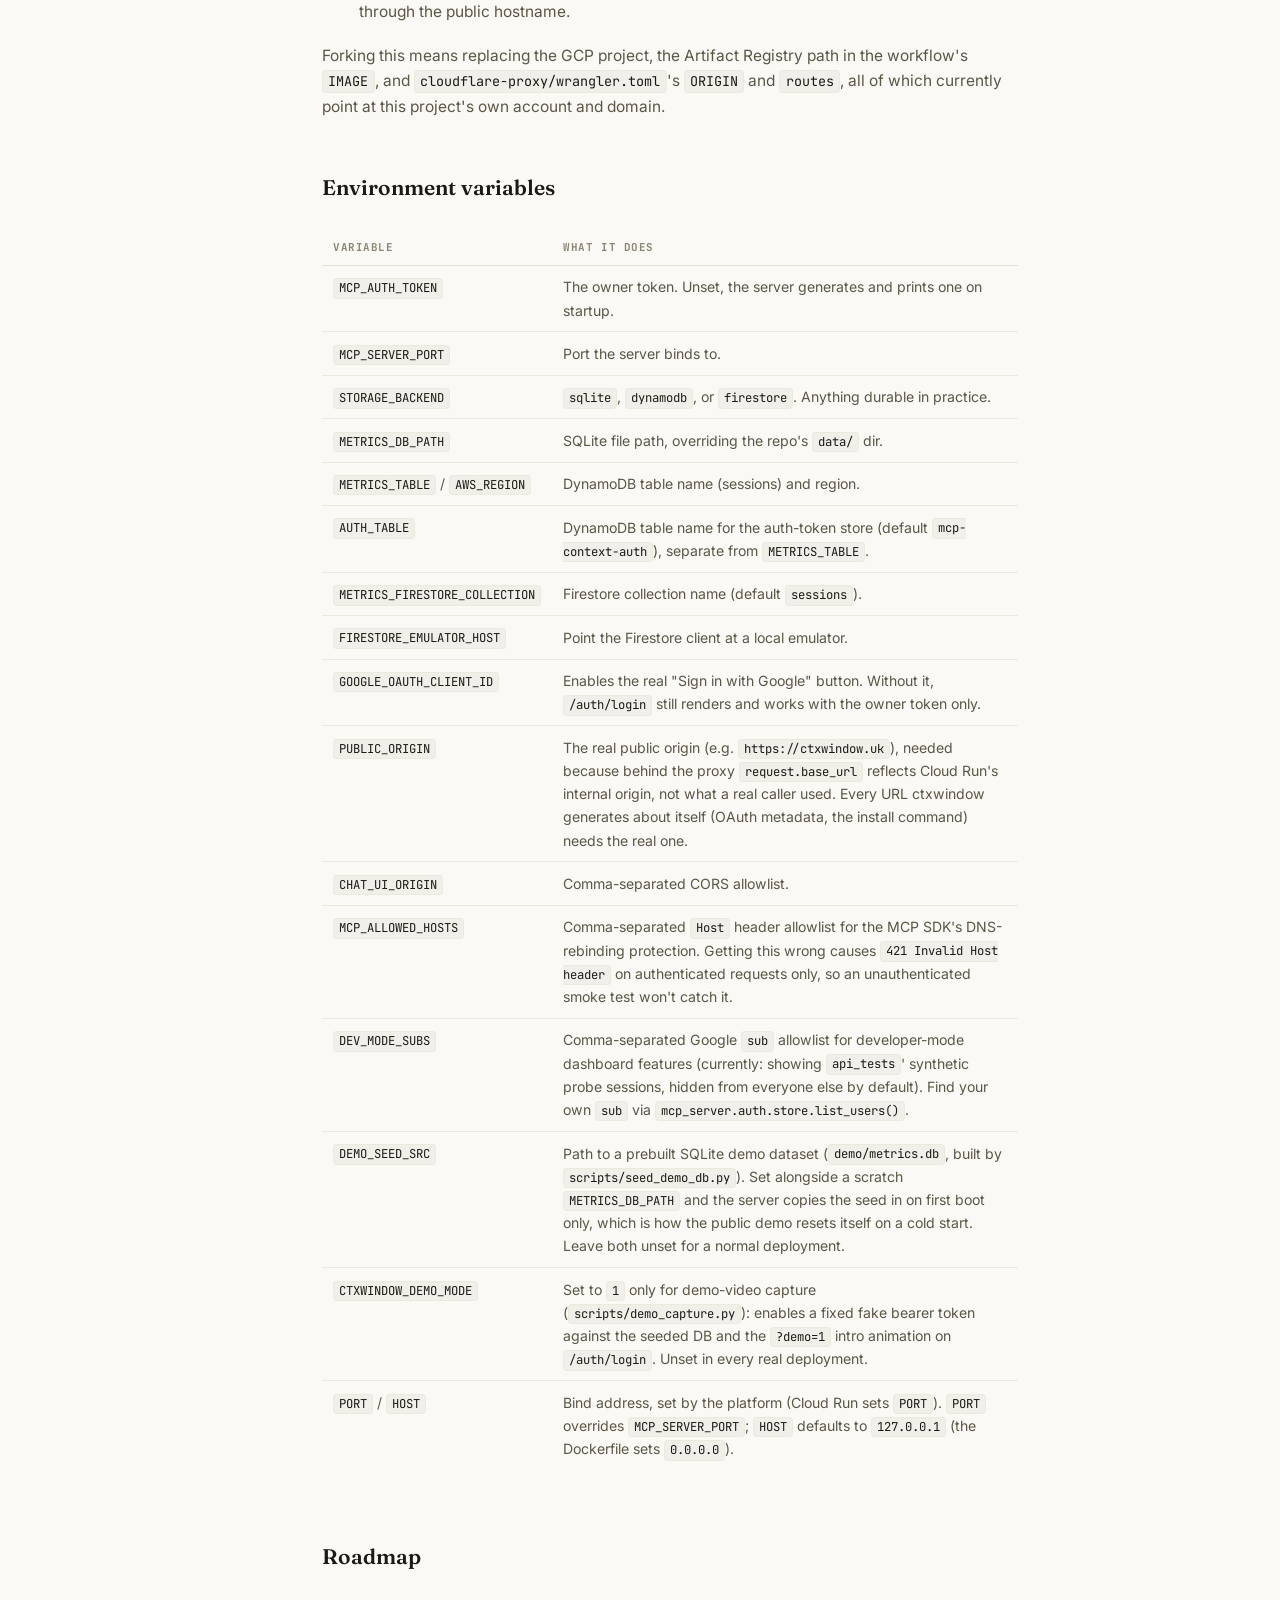
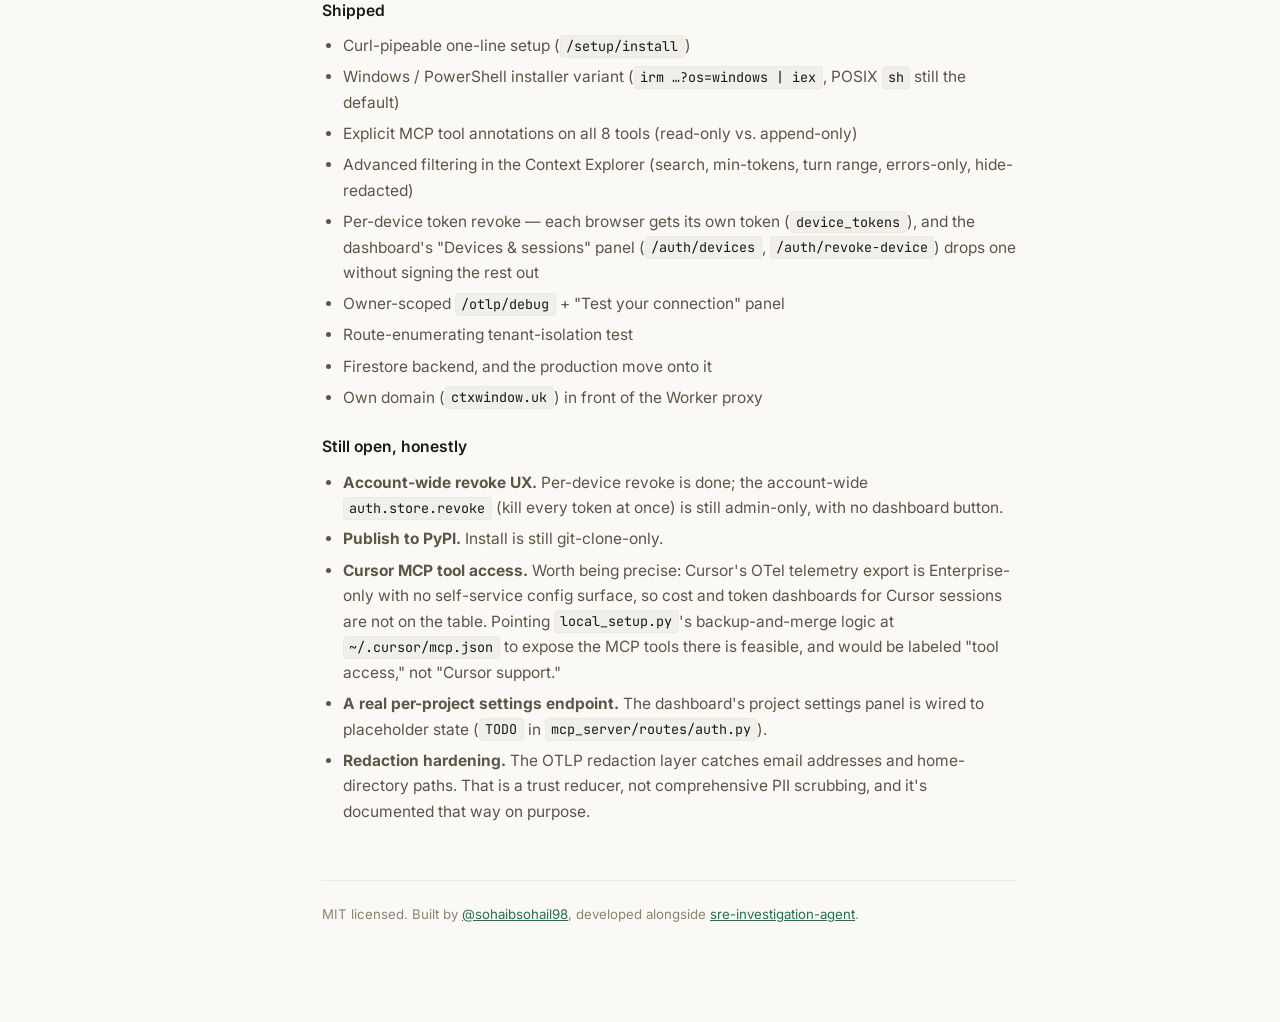
==== commit f15f0302: "Serve robots.txt / sitemap.xml / favicon; harden build + boot Site-root static assets (traffic-analy" ====
--- a/docs-site/index.html
+++ b/docs-site/index.html
@@ -5,6 +5,7 @@
 <title>CtxWindow Docs</title>
 <meta name="viewport" content="width=device-width, initial-scale=1">
 <meta name="description" content="MCP server + live dashboard for real per-session cost, token, and Context Window Explorer telemetry.">
+<link rel="icon" href="/favicon.svg" type="image/svg+xml"><link rel="alternate icon" href="/favicon.ico" sizes="any">
 <link rel="stylesheet" href="https://fonts.googleapis.com/css2?family=Fraunces:opsz,wght@9..144,500;9..144,600;9..144,700&family=Inter:wght@400;500;600;700&family=JetBrains+Mono:wght@400;500;600&display=swap">
 <style>
   :root {
@@ -444,9 +445,11 @@
       <p>
         On the browser side, a revoked token is handled as a clean sign-out. When
         <code>/auth/login</code> reloads with a stored token that the server no longer accepts, the
-        page verifies it (against <code>/auth/verify</code>) before minting anything and, on a
-        401/403, clears local state and drops back to the sign-in screen rather than surfacing a
-        raw "unauthorized" error from <code>/setup/issue-install-code</code>.
+        page verifies it (a probe request to <code>/api/sessions?limit=1</code>) before minting
+        anything and, on a 401/403, clears local state and drops back to the sign-in screen rather
+        than surfacing a raw "unauthorized" error from <code>/setup/issue-install-code</code>. A
+        network timeout or 5xx on that probe is treated as transient &mdash; the browser stays
+        signed in and retries on its next refresh.
       </p>
 
       <h3>Google sign-in setup (one-time, about 2 minutes)</h3>
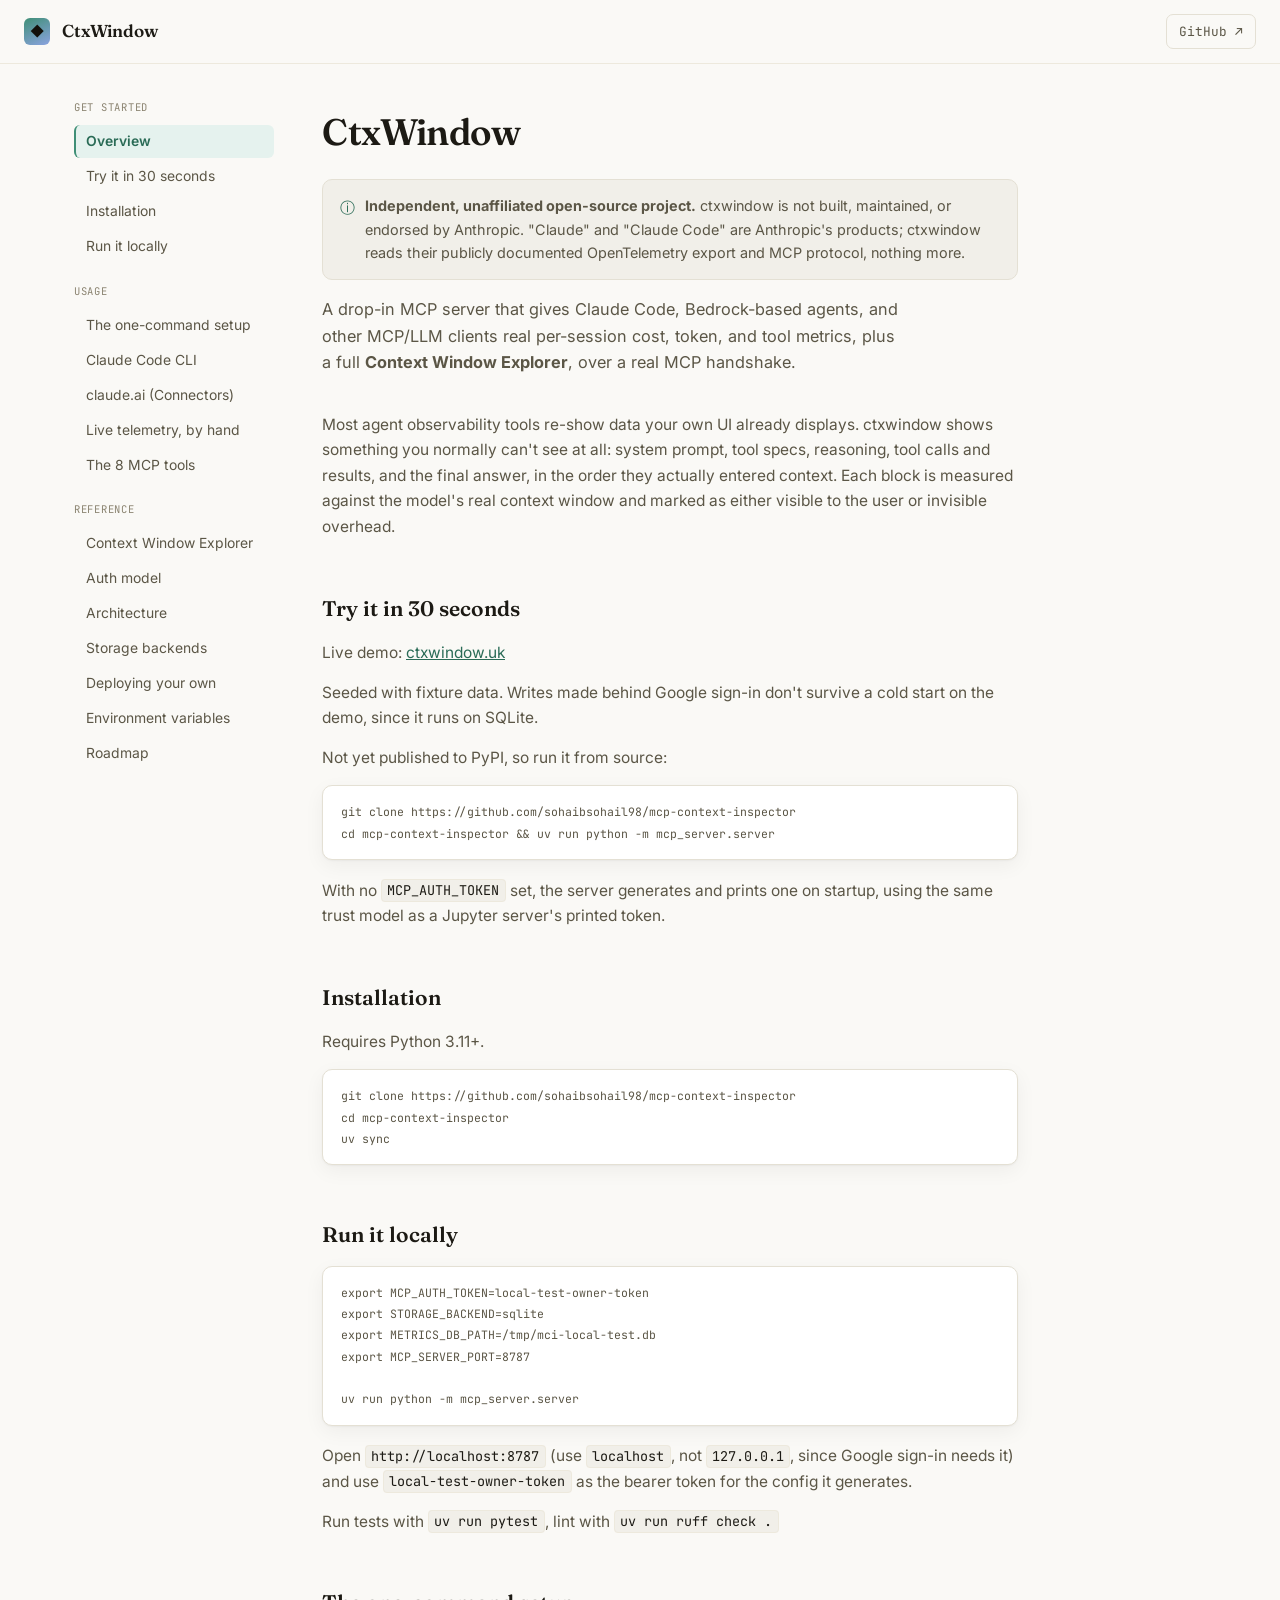
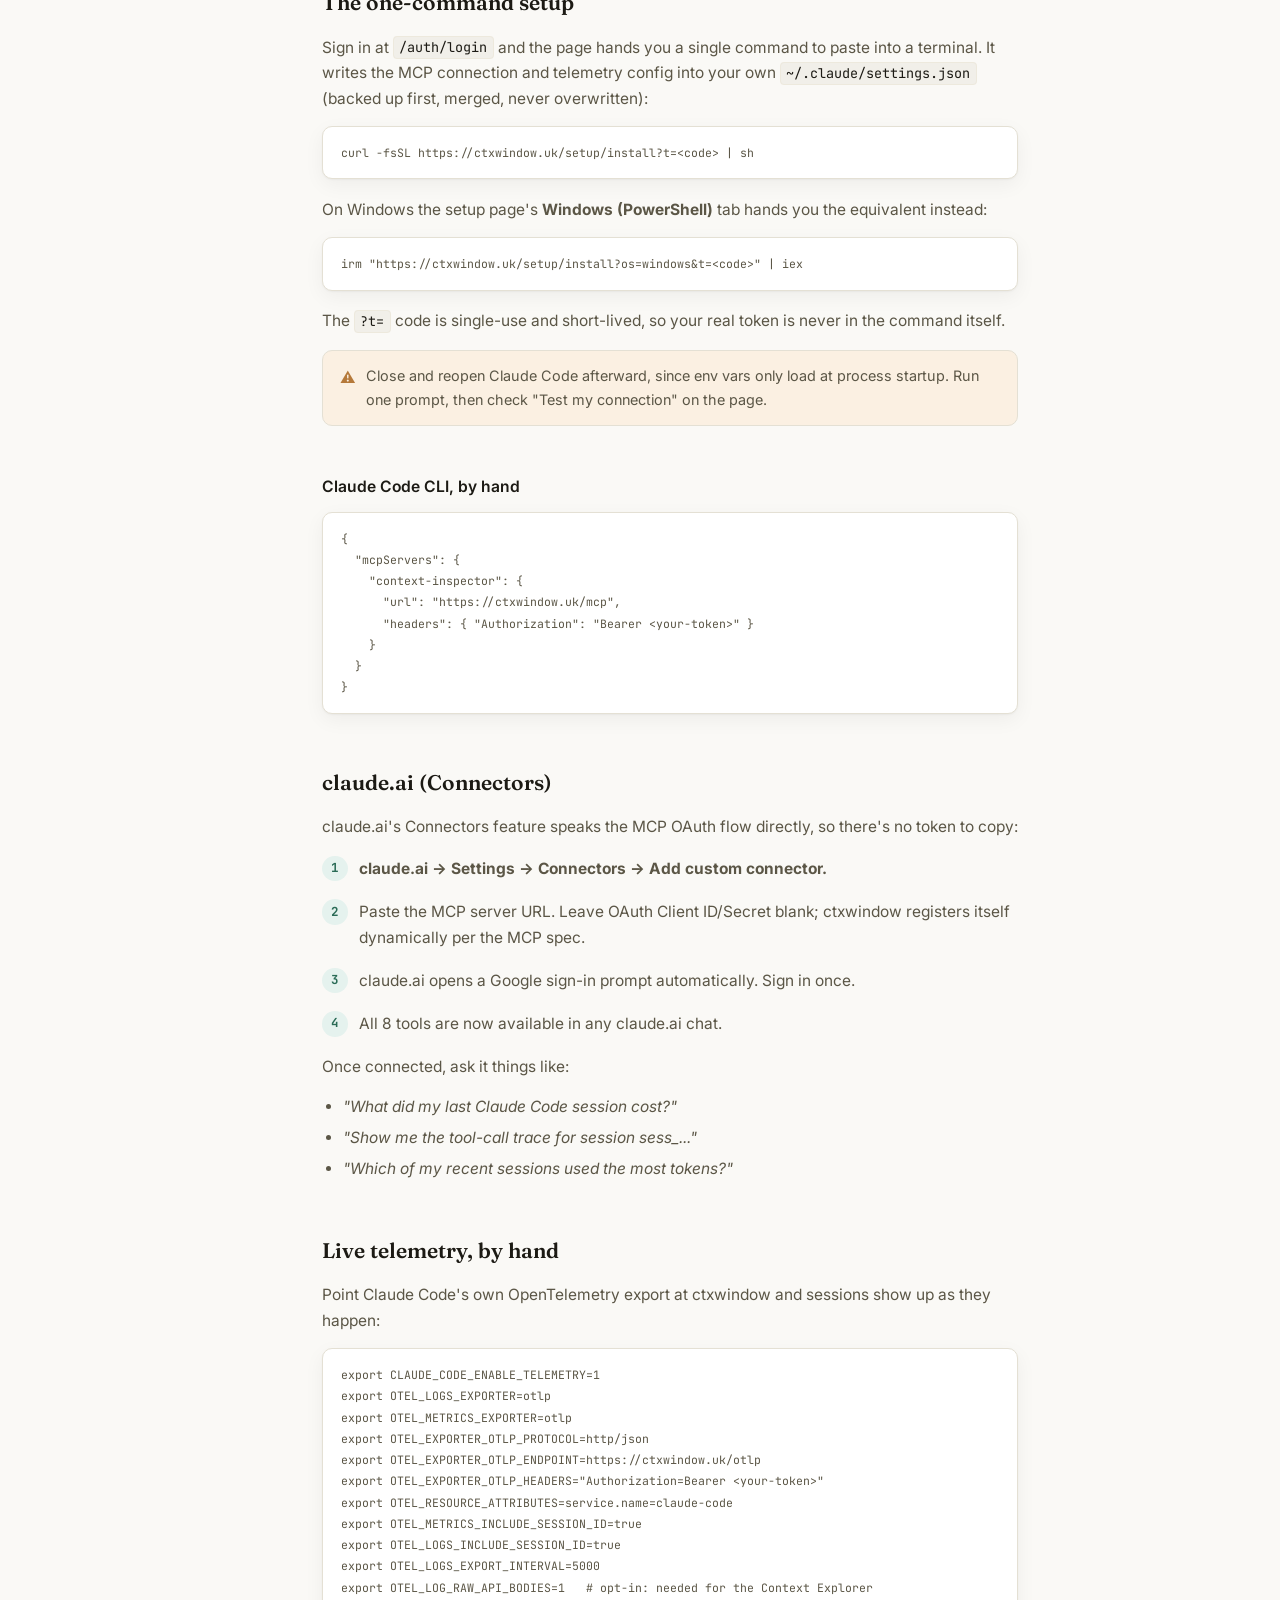
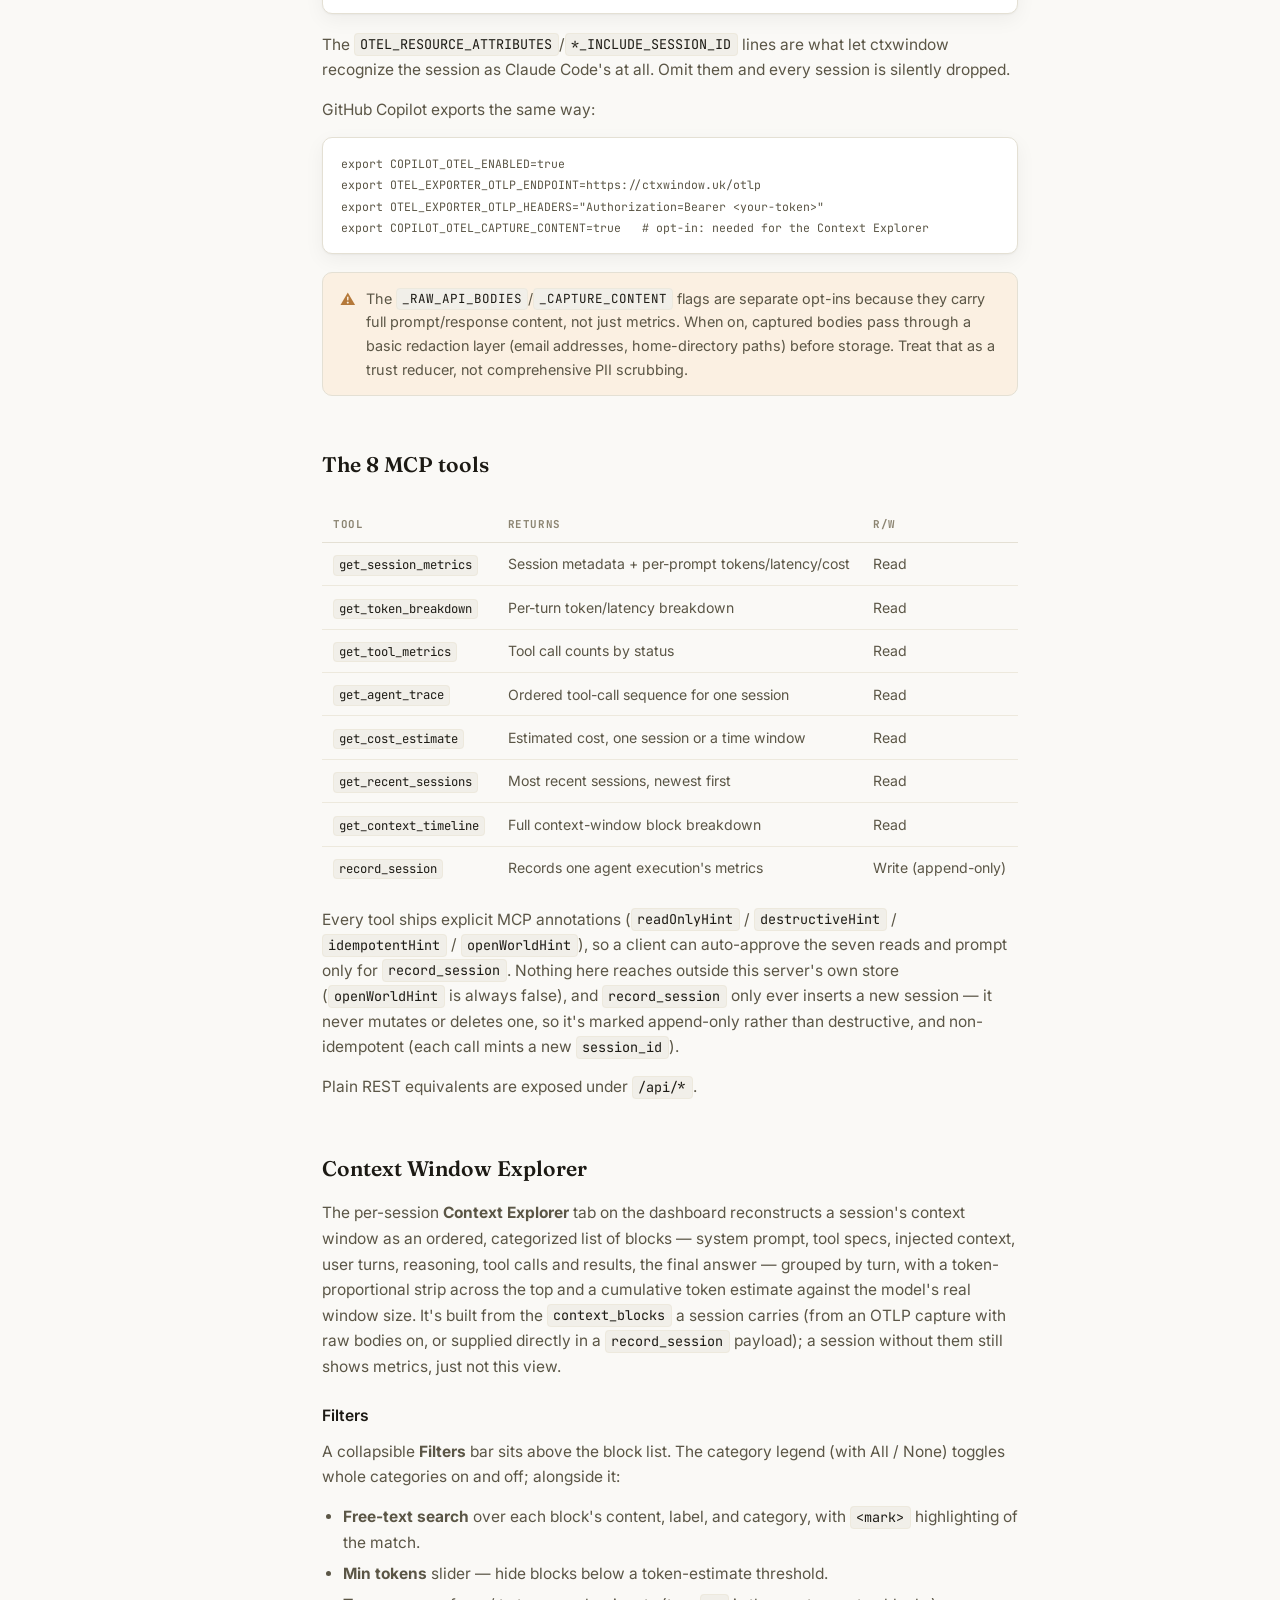
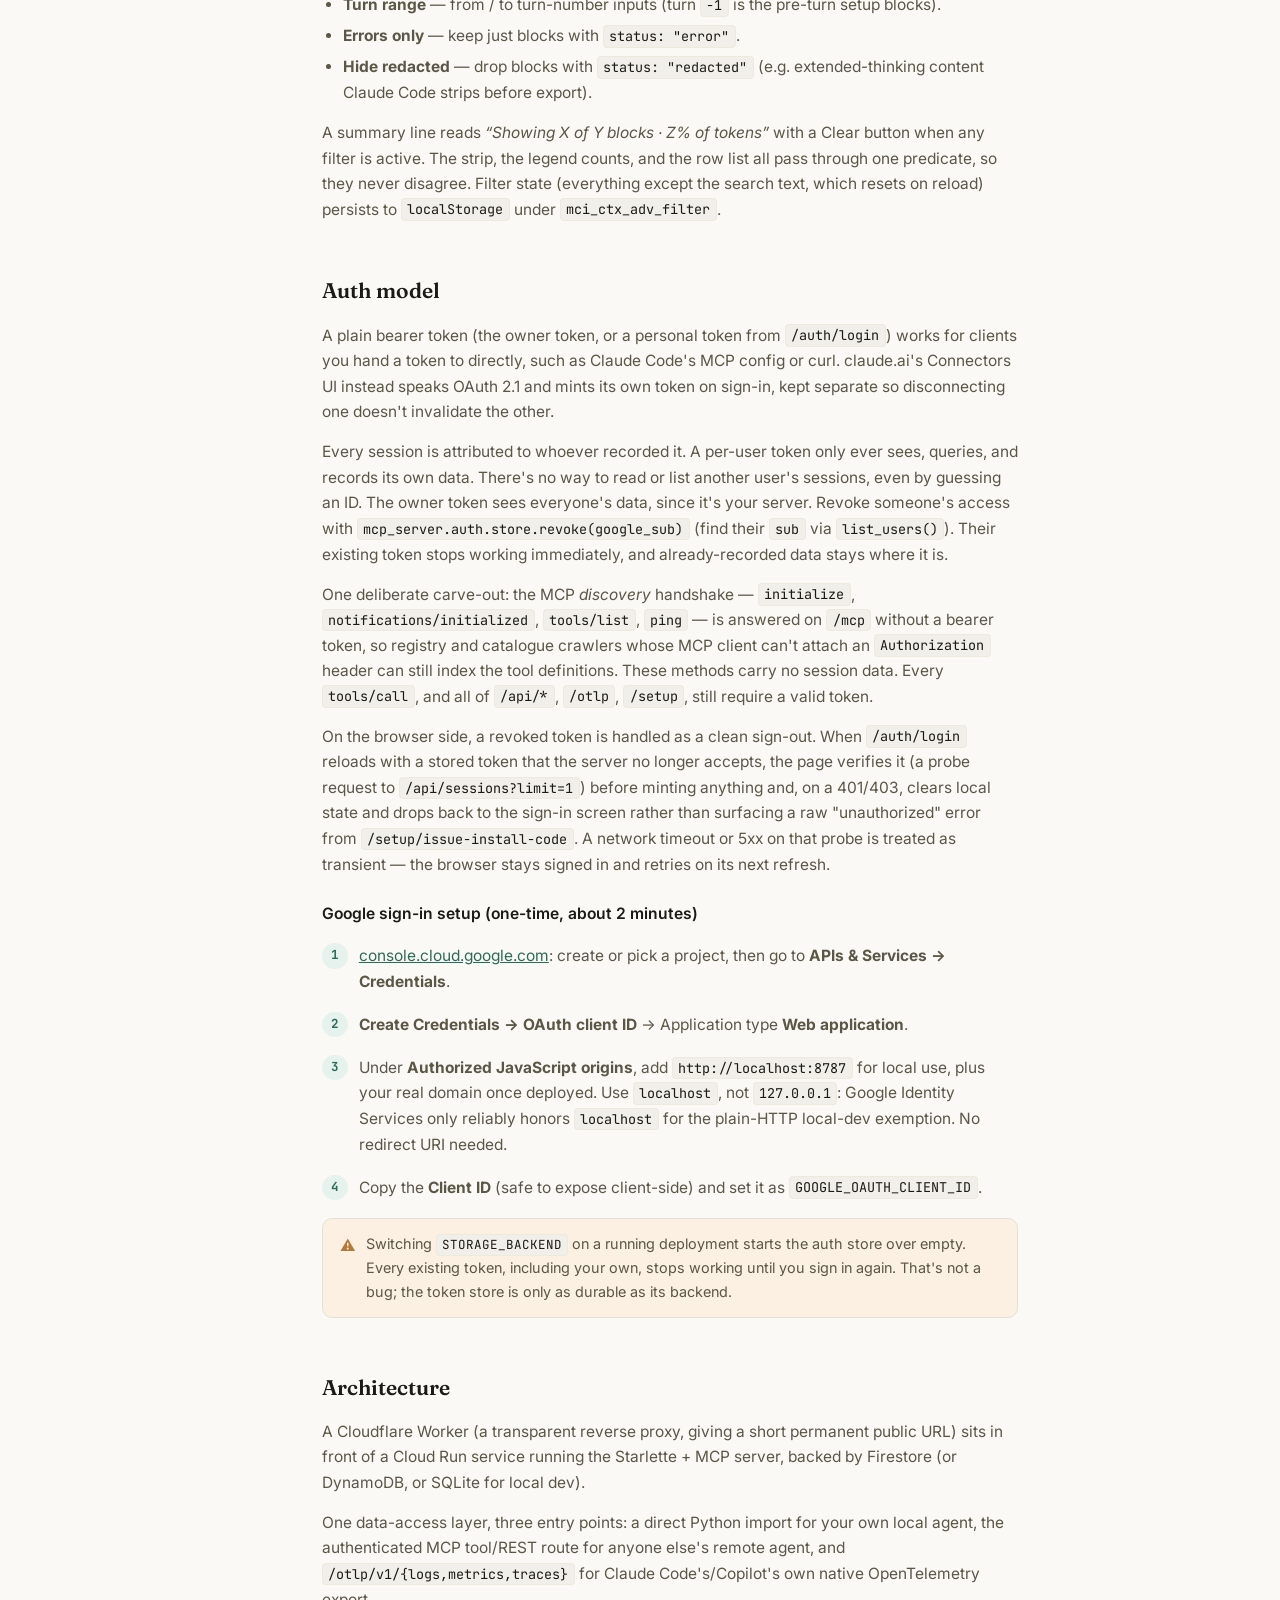
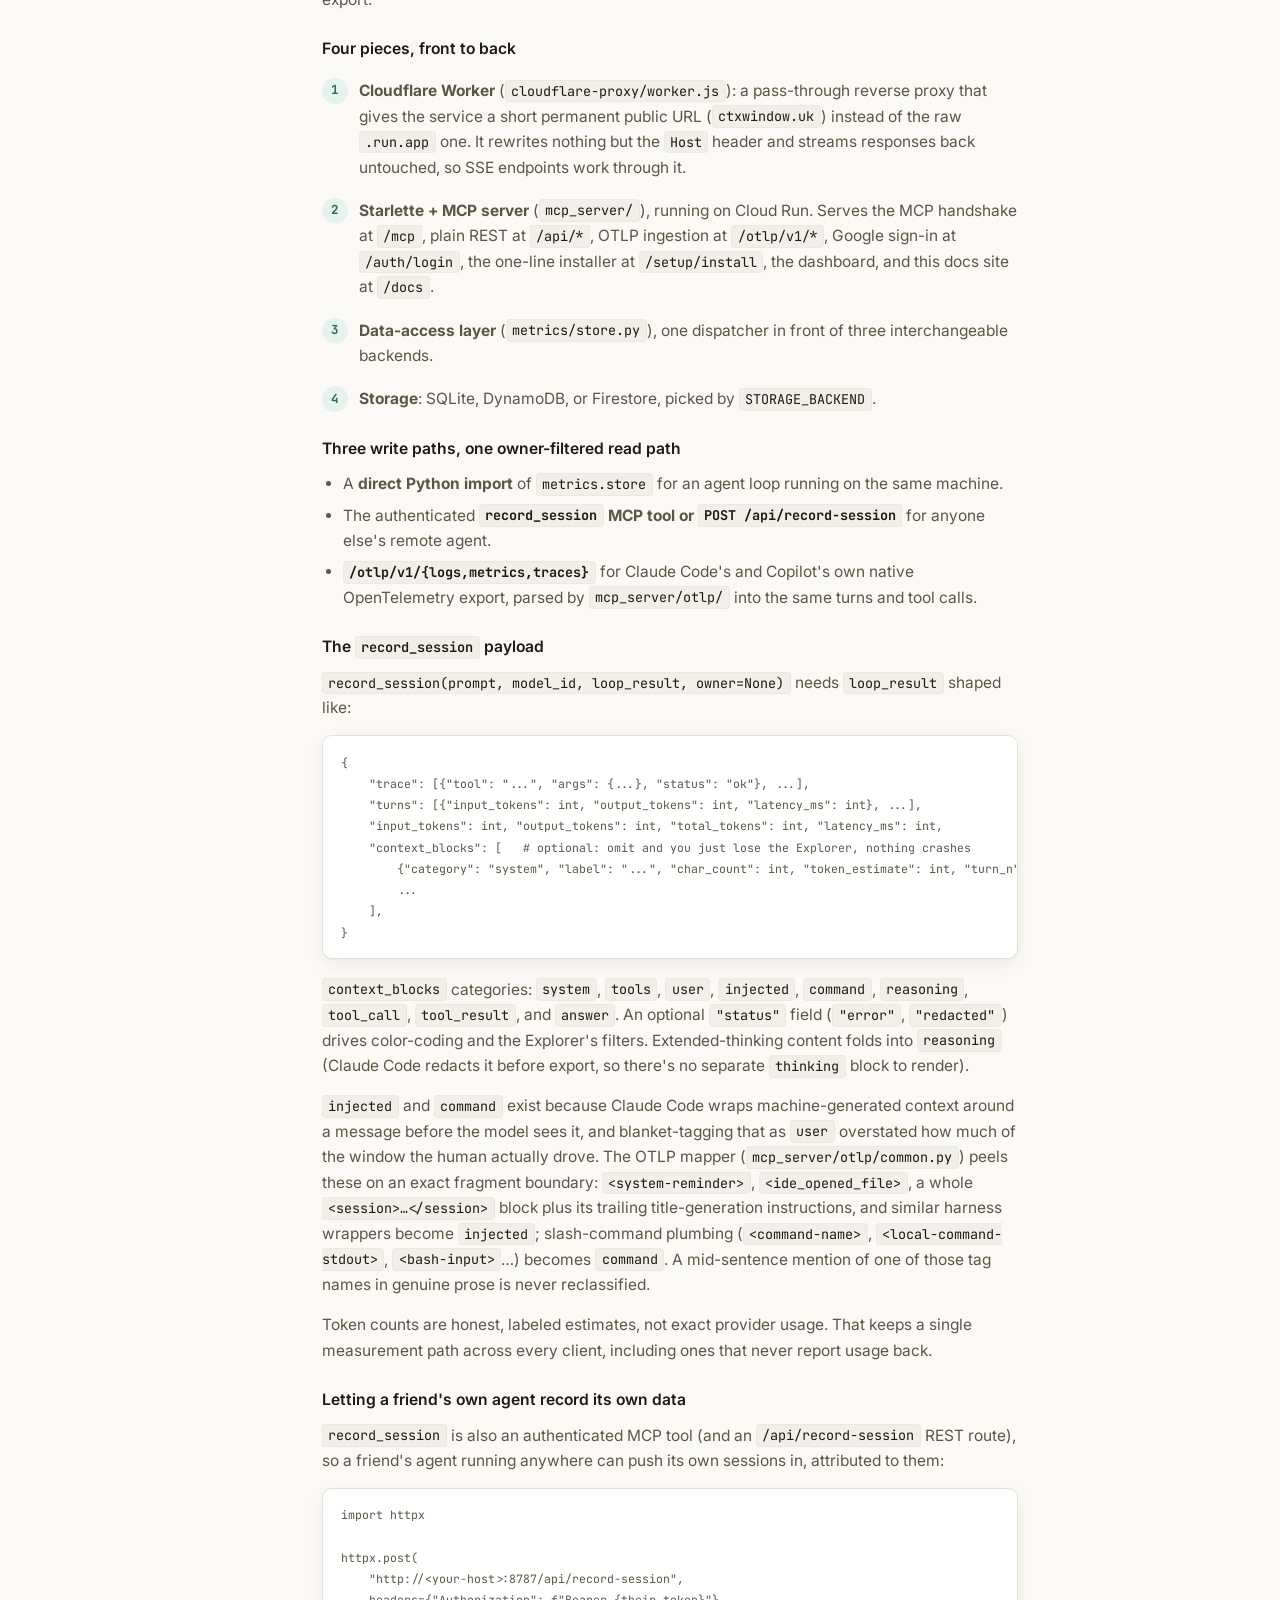
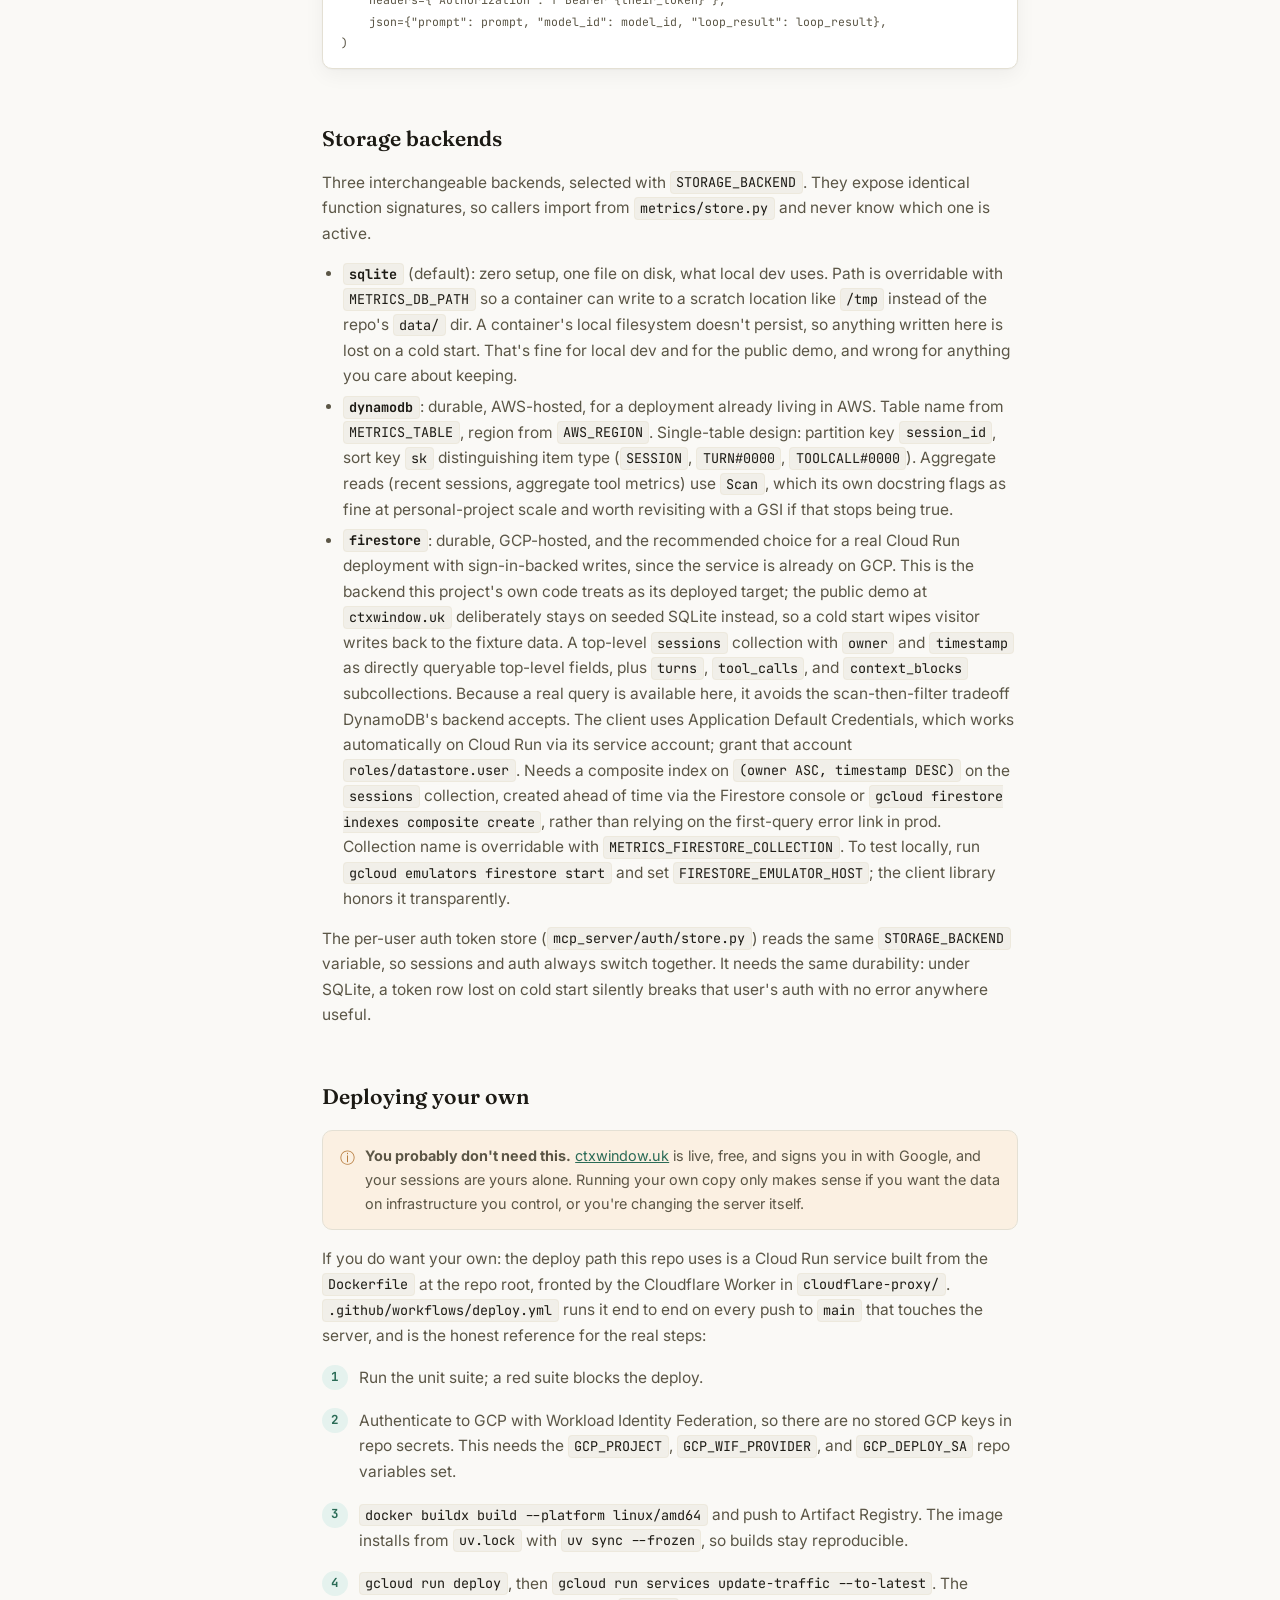
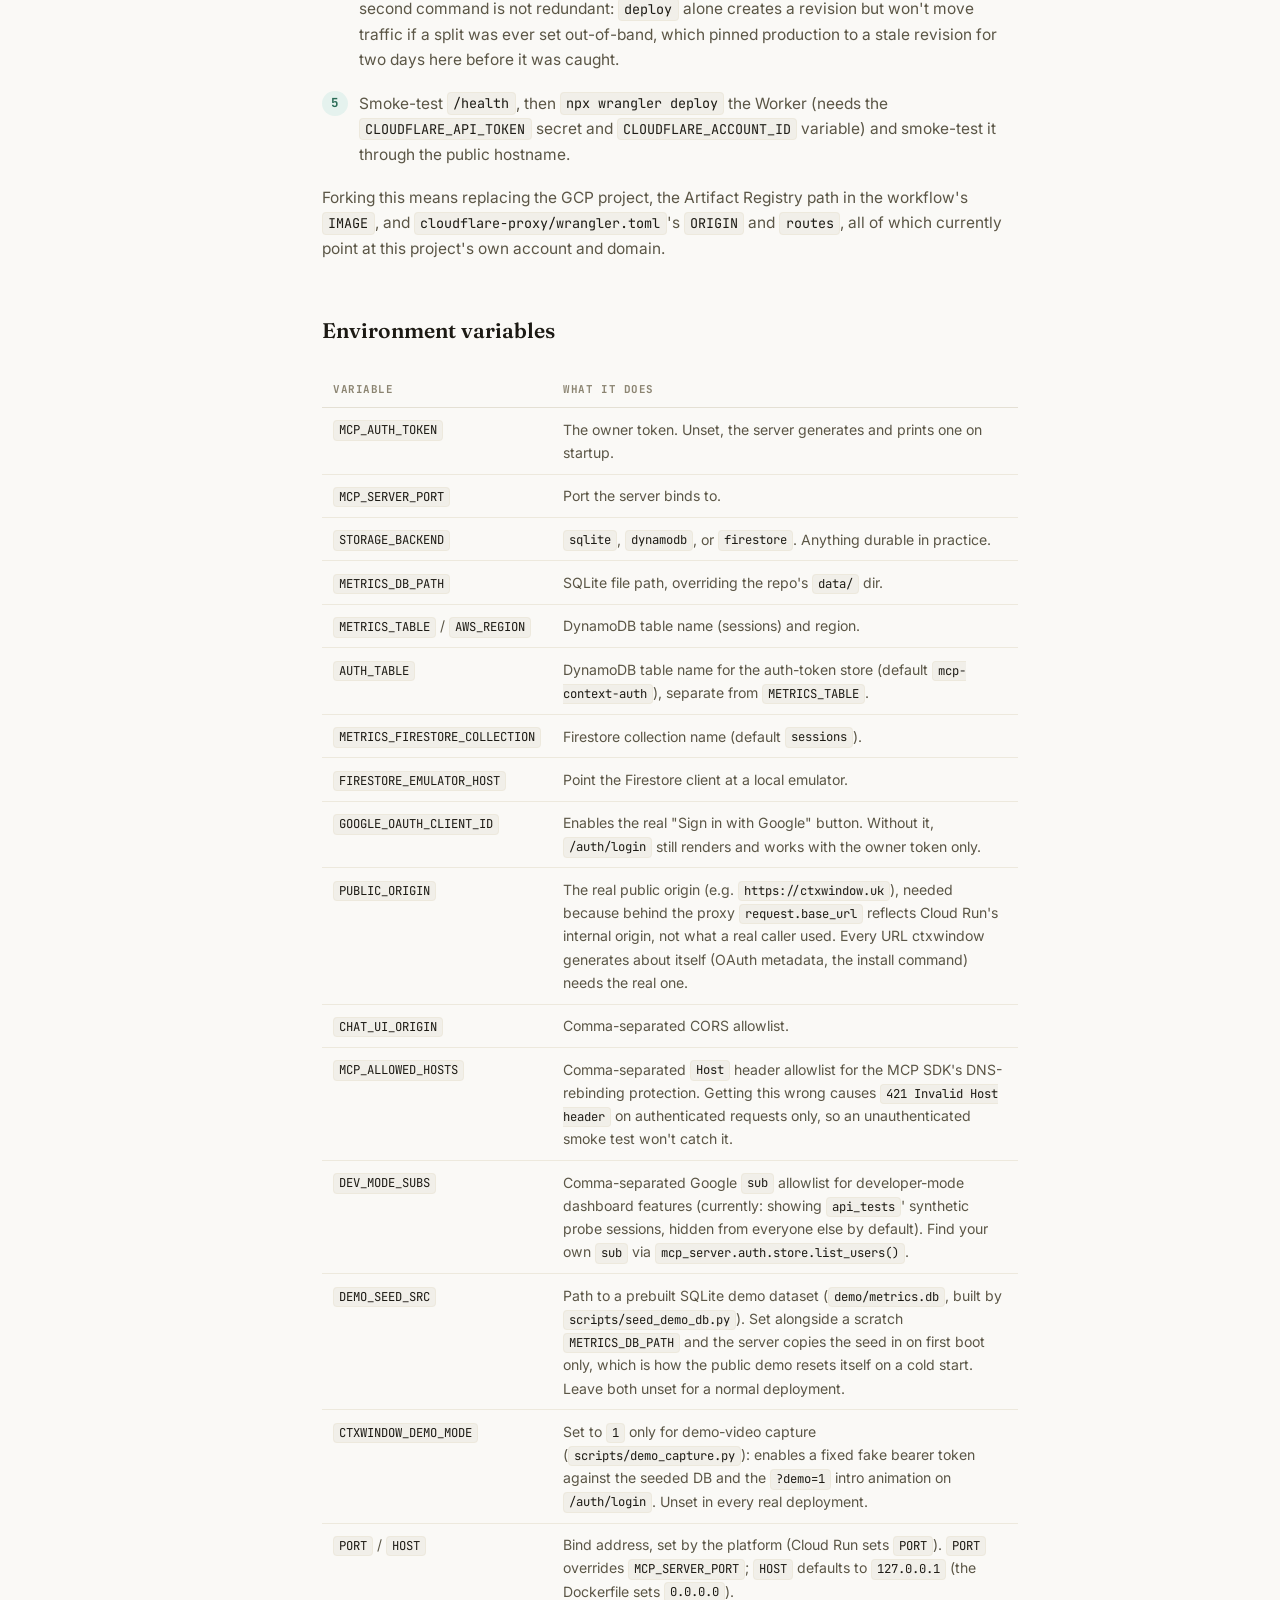
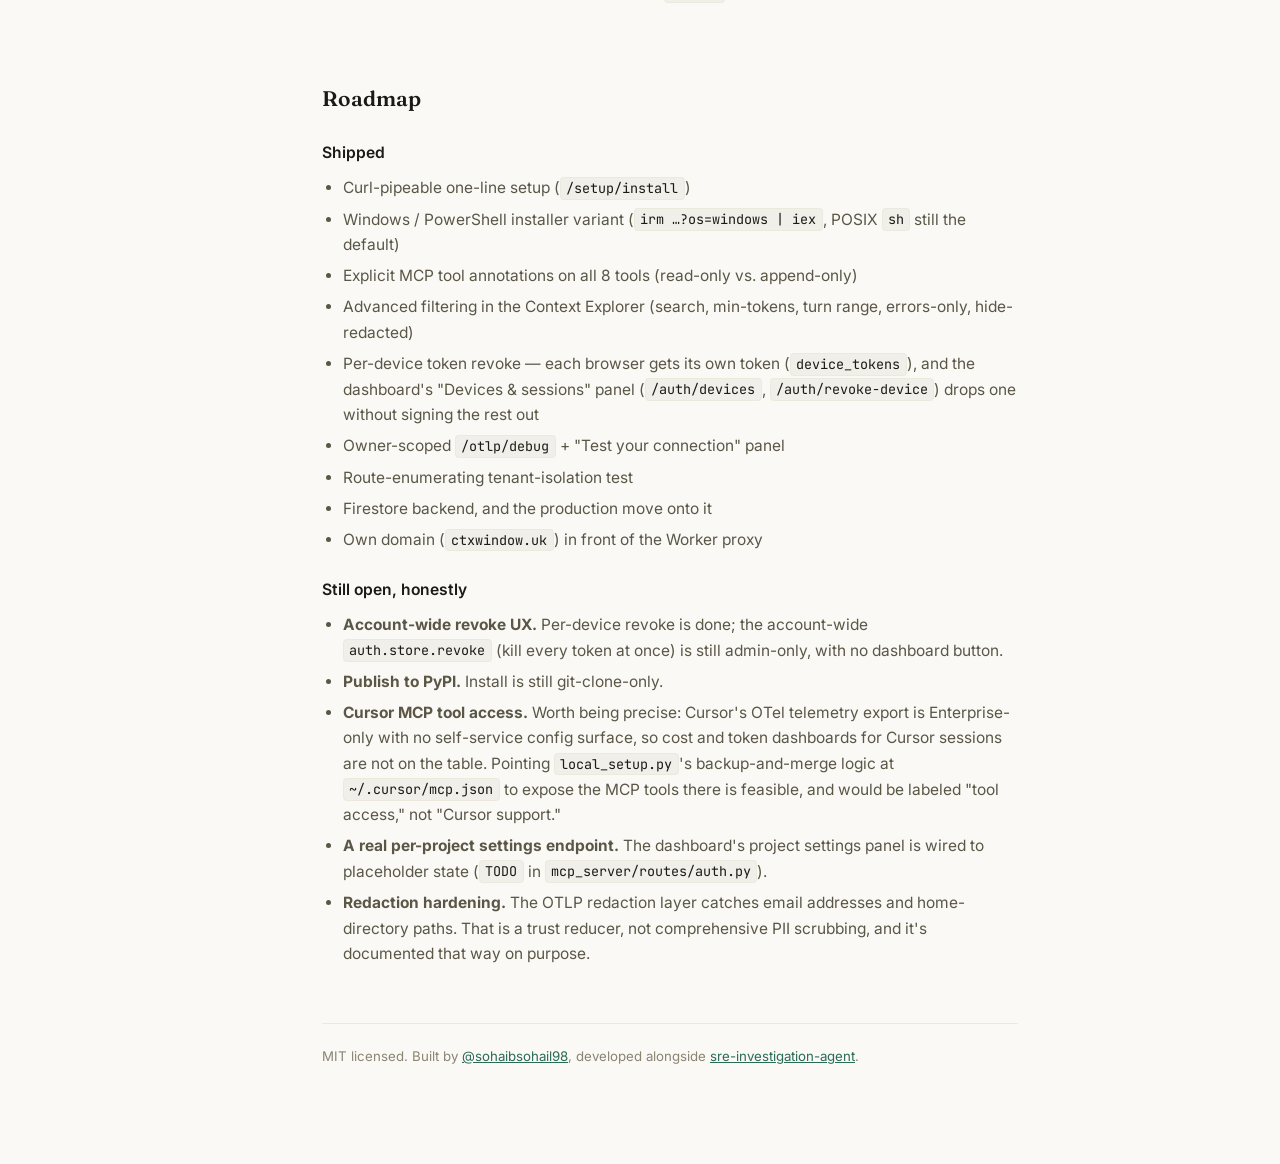
==== commit 48e92719: "Unauthenticated MCP discovery handshake; fix get_cost_estimate + record_session Glama's build-test M" ====
--- a/docs-site/index.html
+++ b/docs-site/index.html
@@ -441,6 +441,15 @@
         Revoke someone's access with <code>mcp_server.auth.store.revoke(google_sub)</code> (find
         their <code>sub</code> via <code>list_users()</code>). Their existing token stops working
         immediately, and already-recorded data stays where it is.
+      </p>
+      <p>
+        One deliberate carve-out: the MCP <em>discovery</em> handshake &mdash;
+        <code>initialize</code>, <code>notifications/initialized</code>, <code>tools/list</code>,
+        <code>ping</code> &mdash; is answered on <code>/mcp</code> without a bearer token, so
+        registry and catalogue crawlers whose MCP client can't attach an <code>Authorization</code>
+        header can still index the tool definitions. These methods carry no session data. Every
+        <code>tools/call</code>, and all of <code>/api/*</code>, <code>/otlp</code>,
+        <code>/setup</code>, still require a valid token.
       </p>
       <p>
         On the browser side, a revoked token is handled as a clean sign-out. When
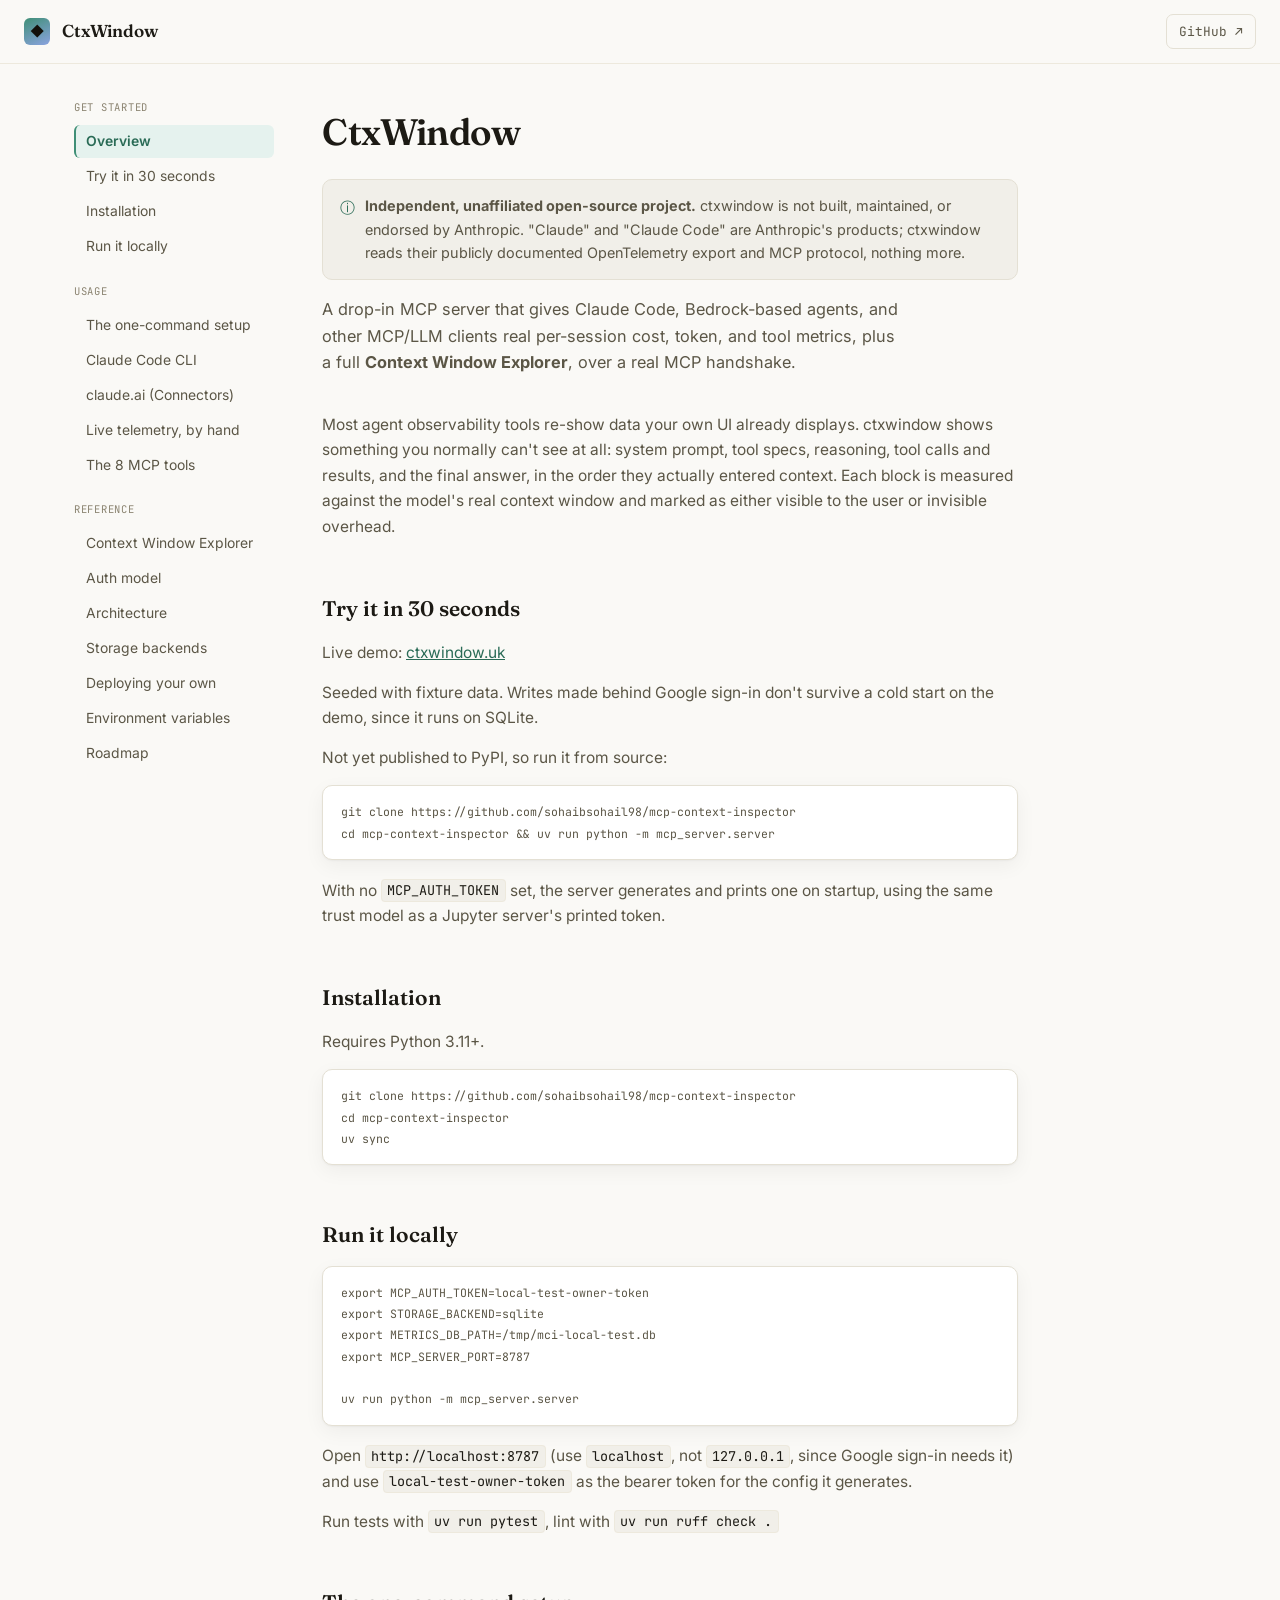
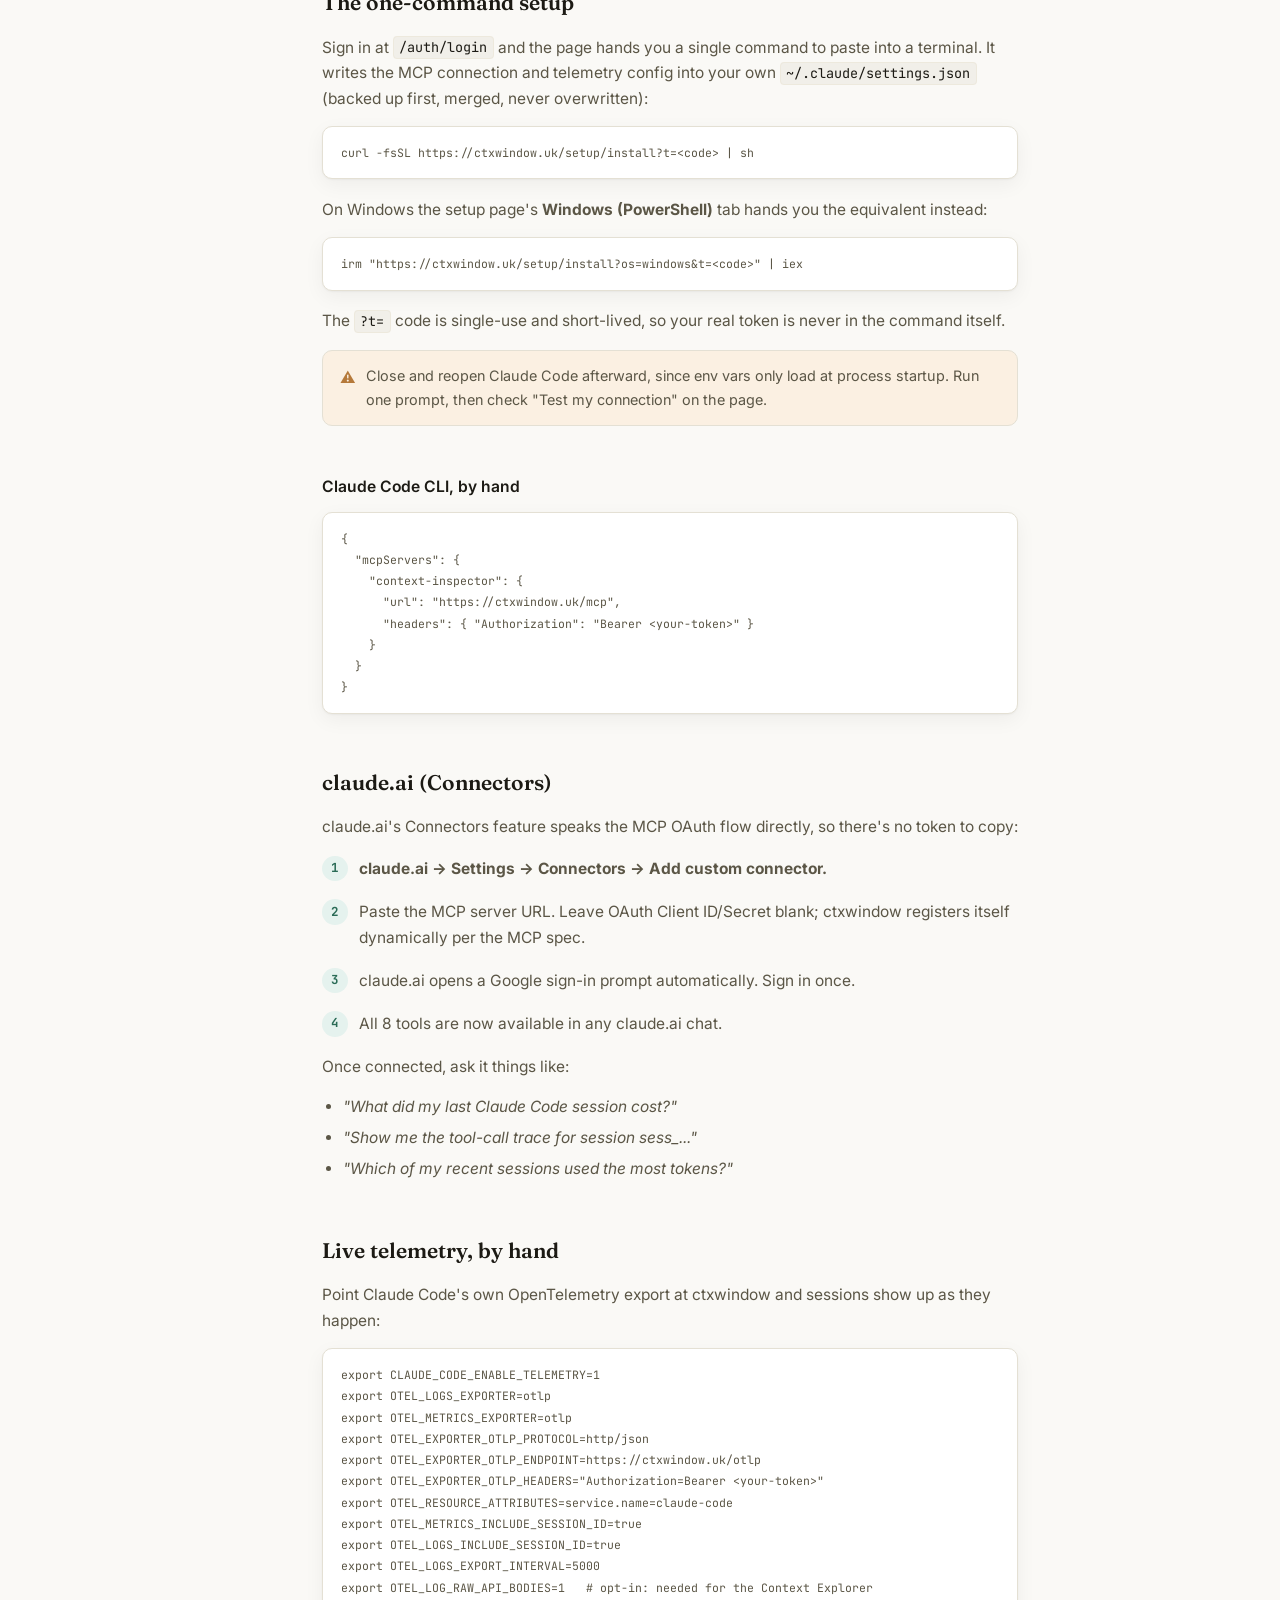
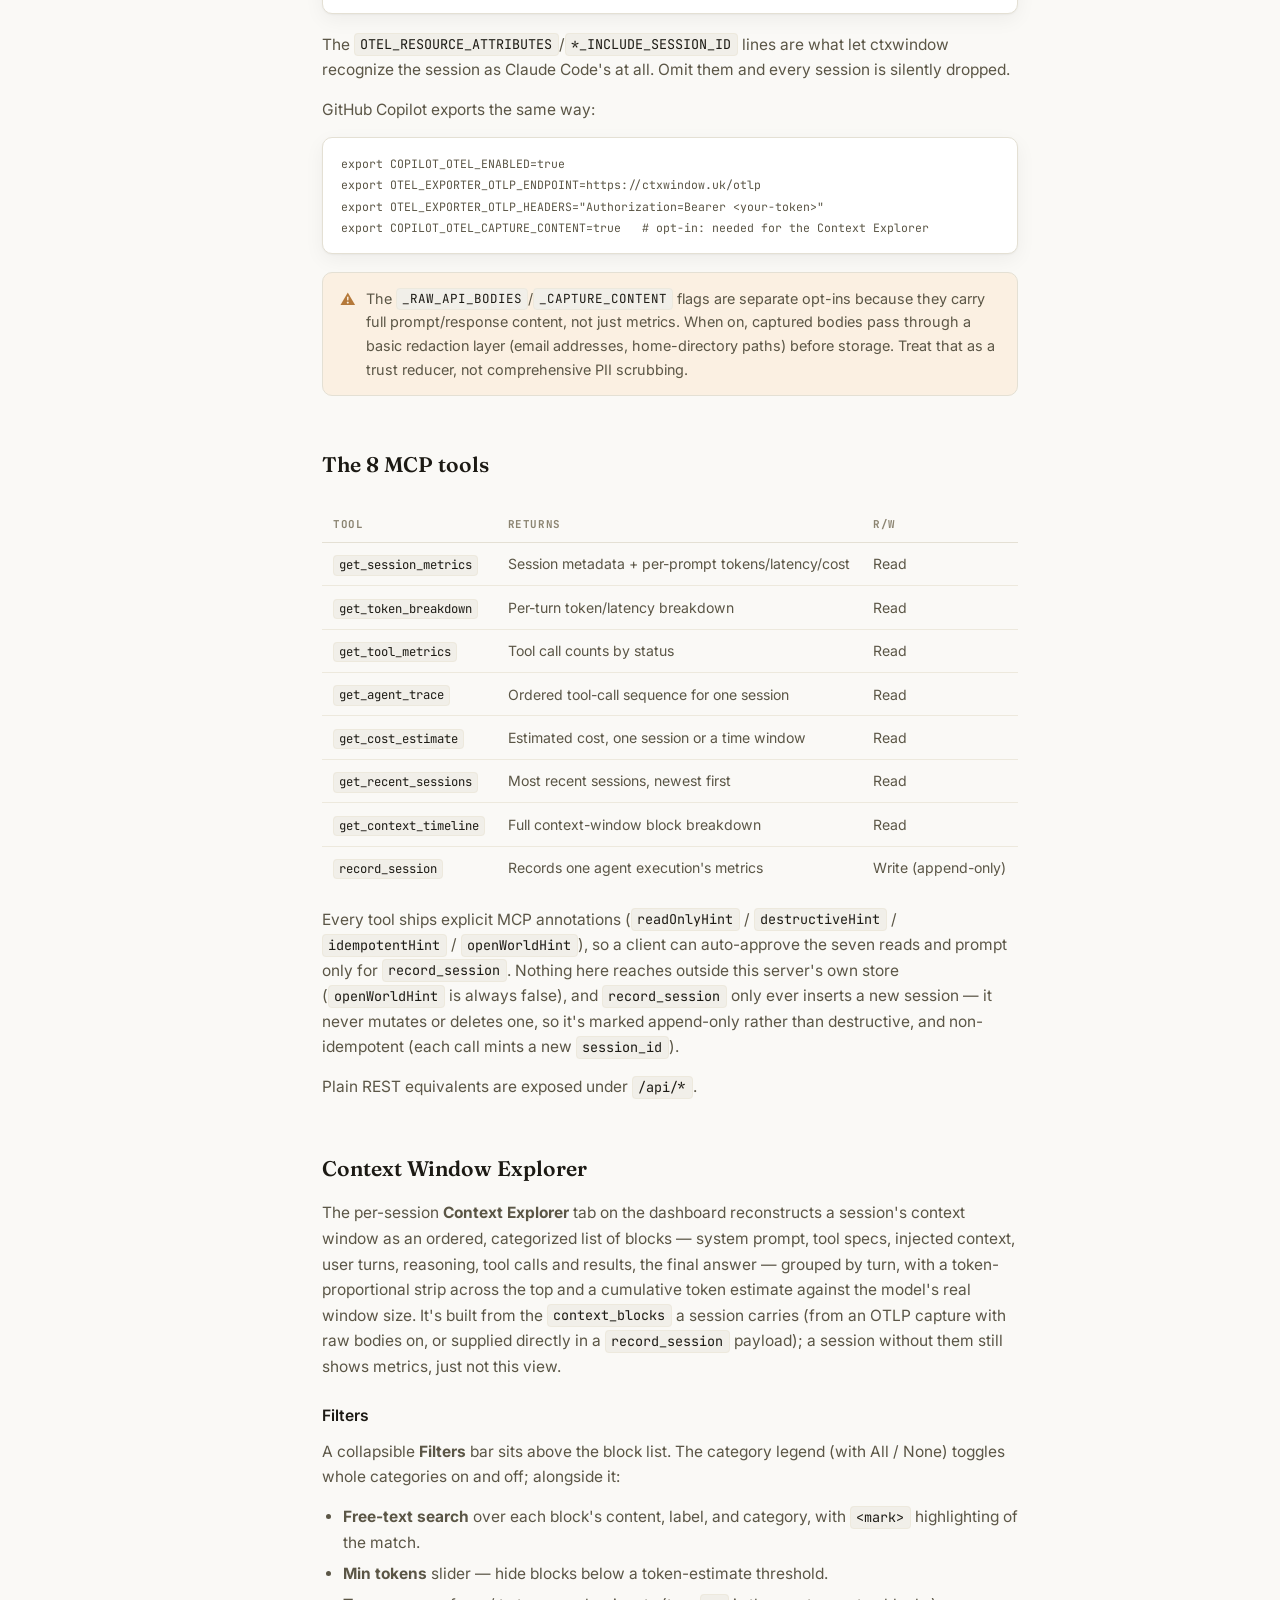
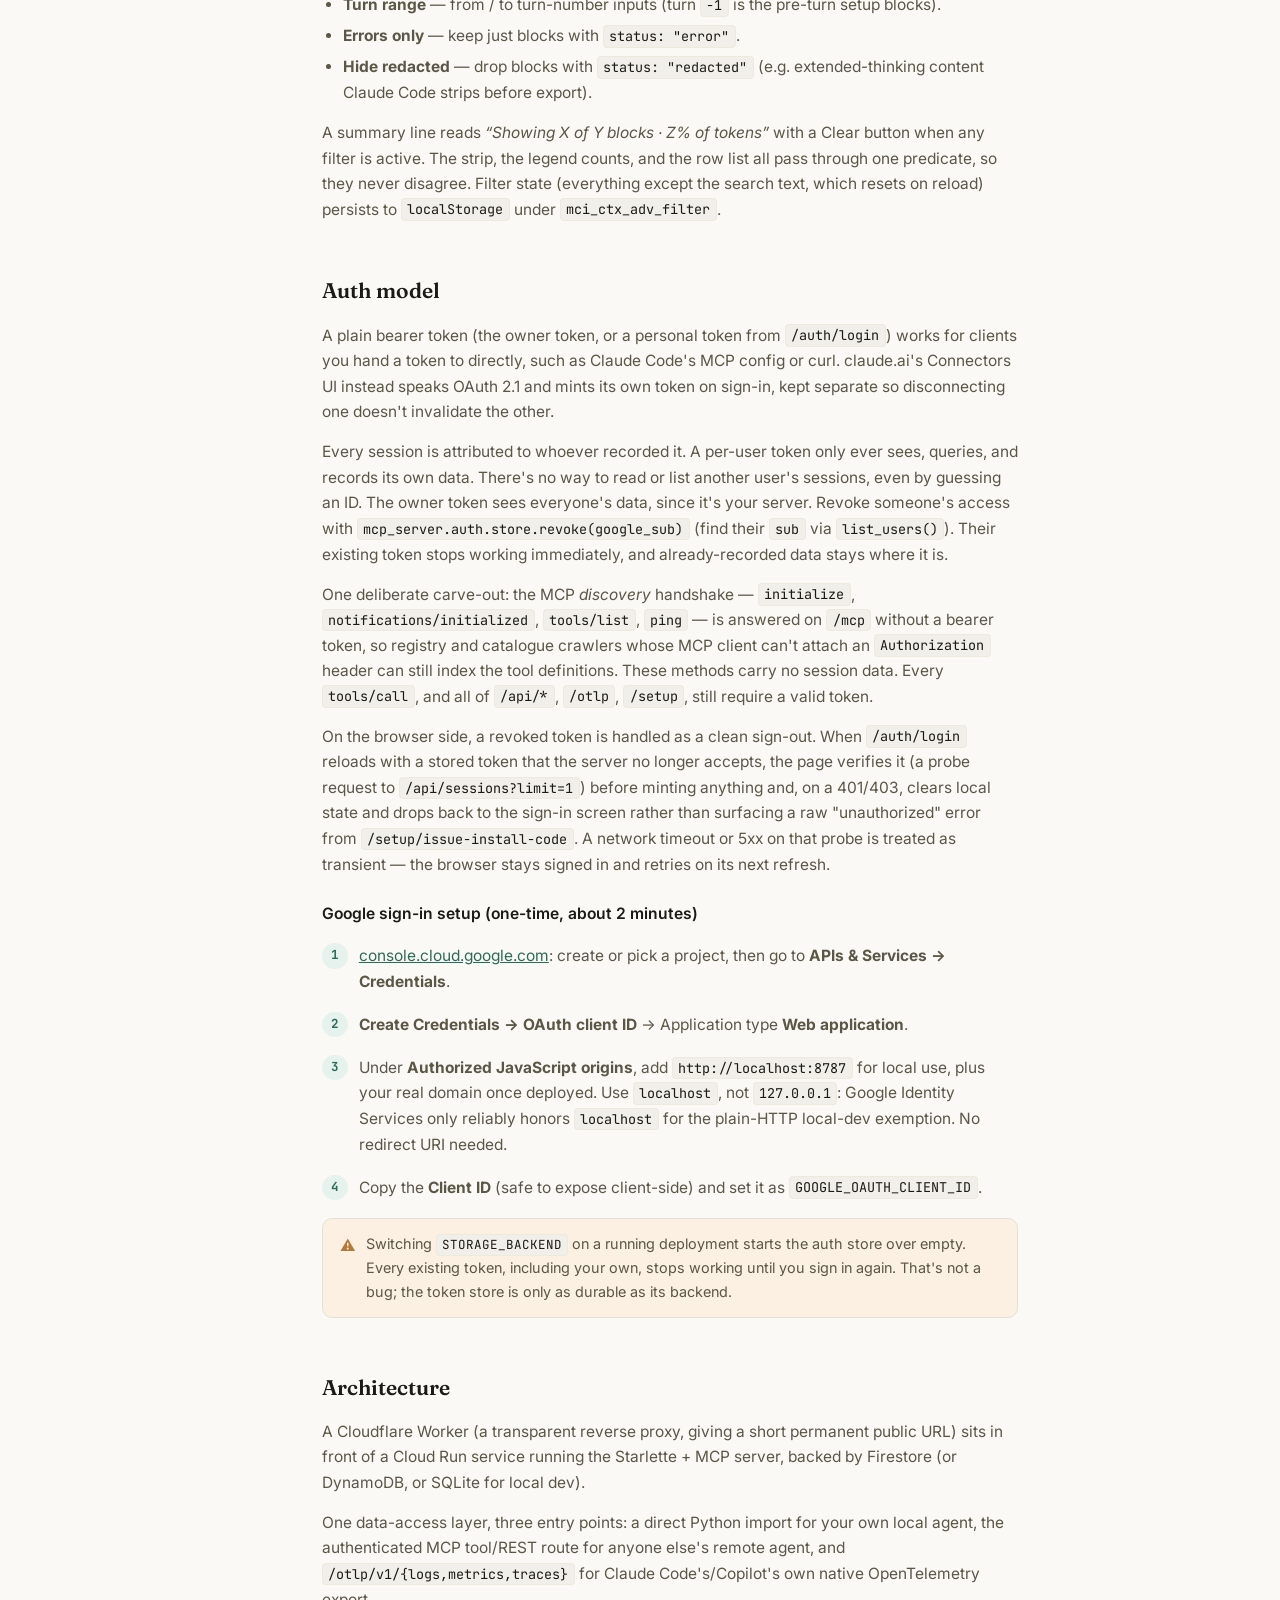
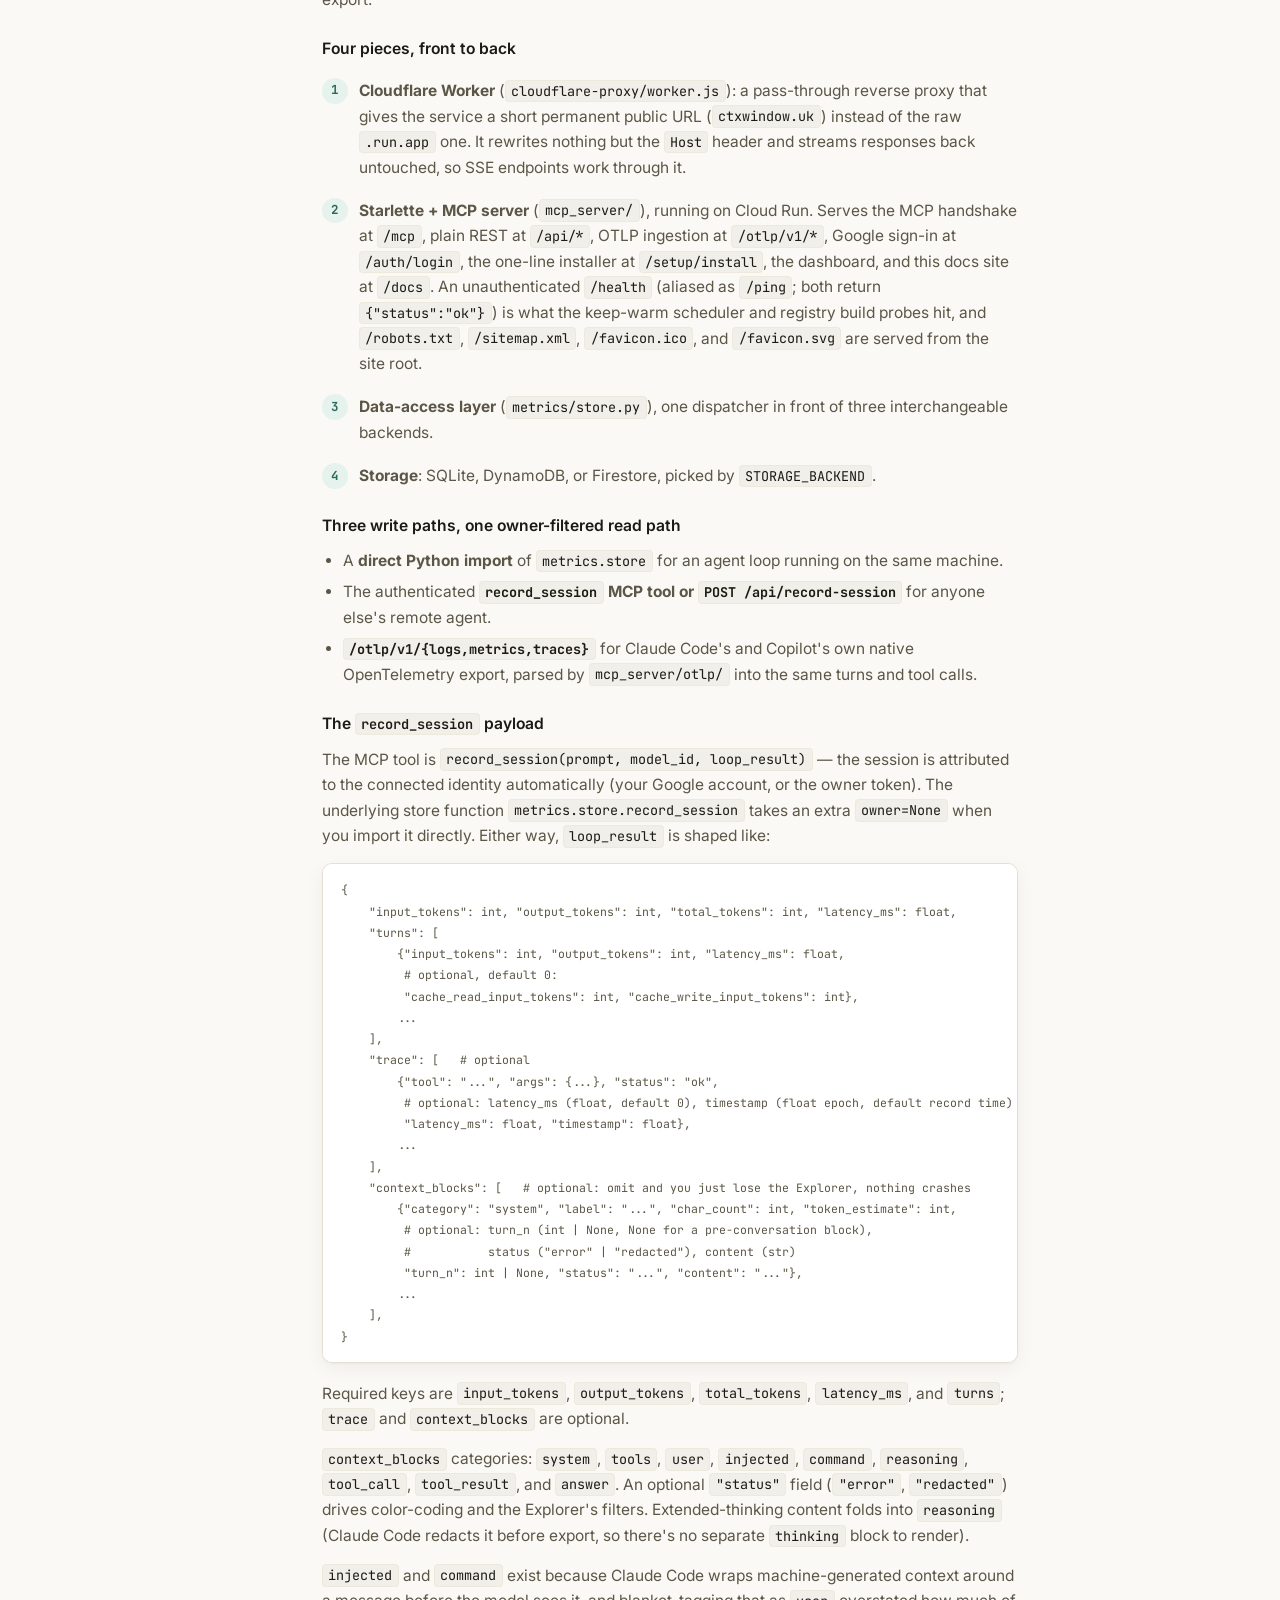
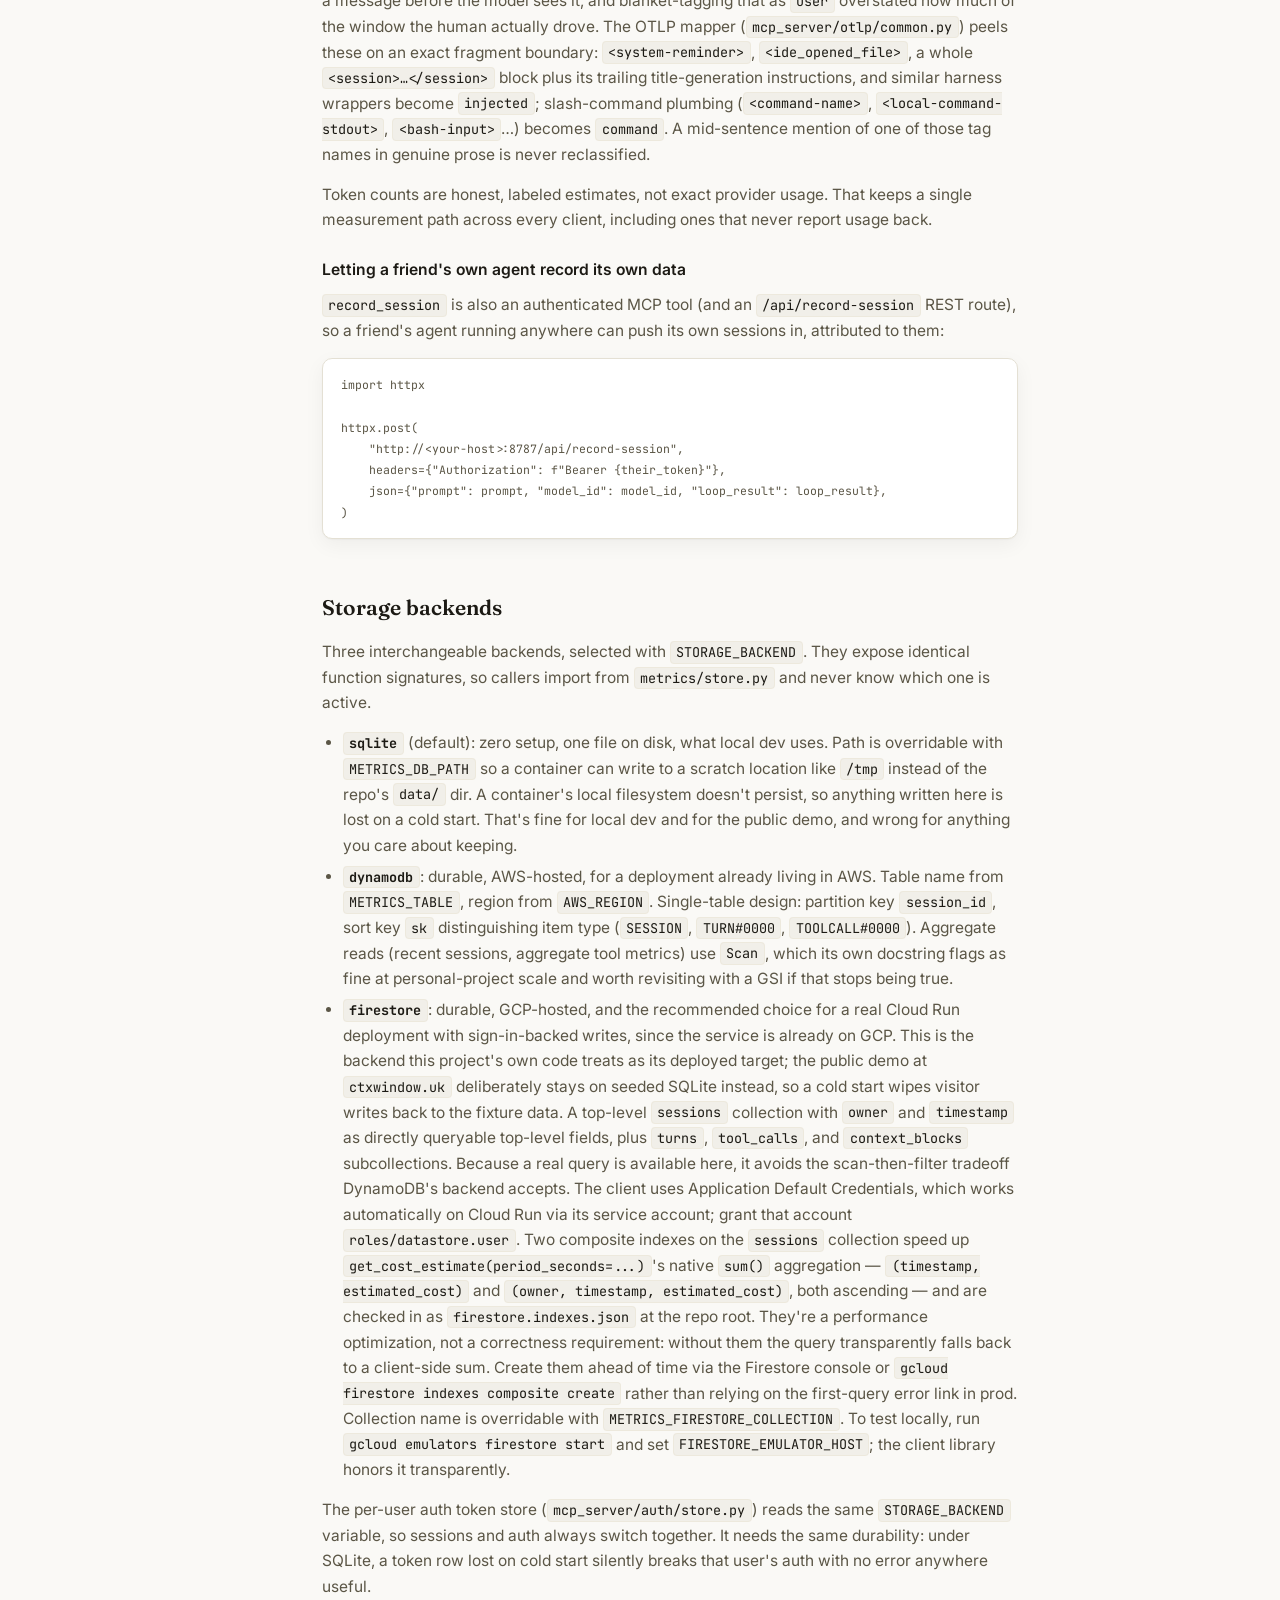
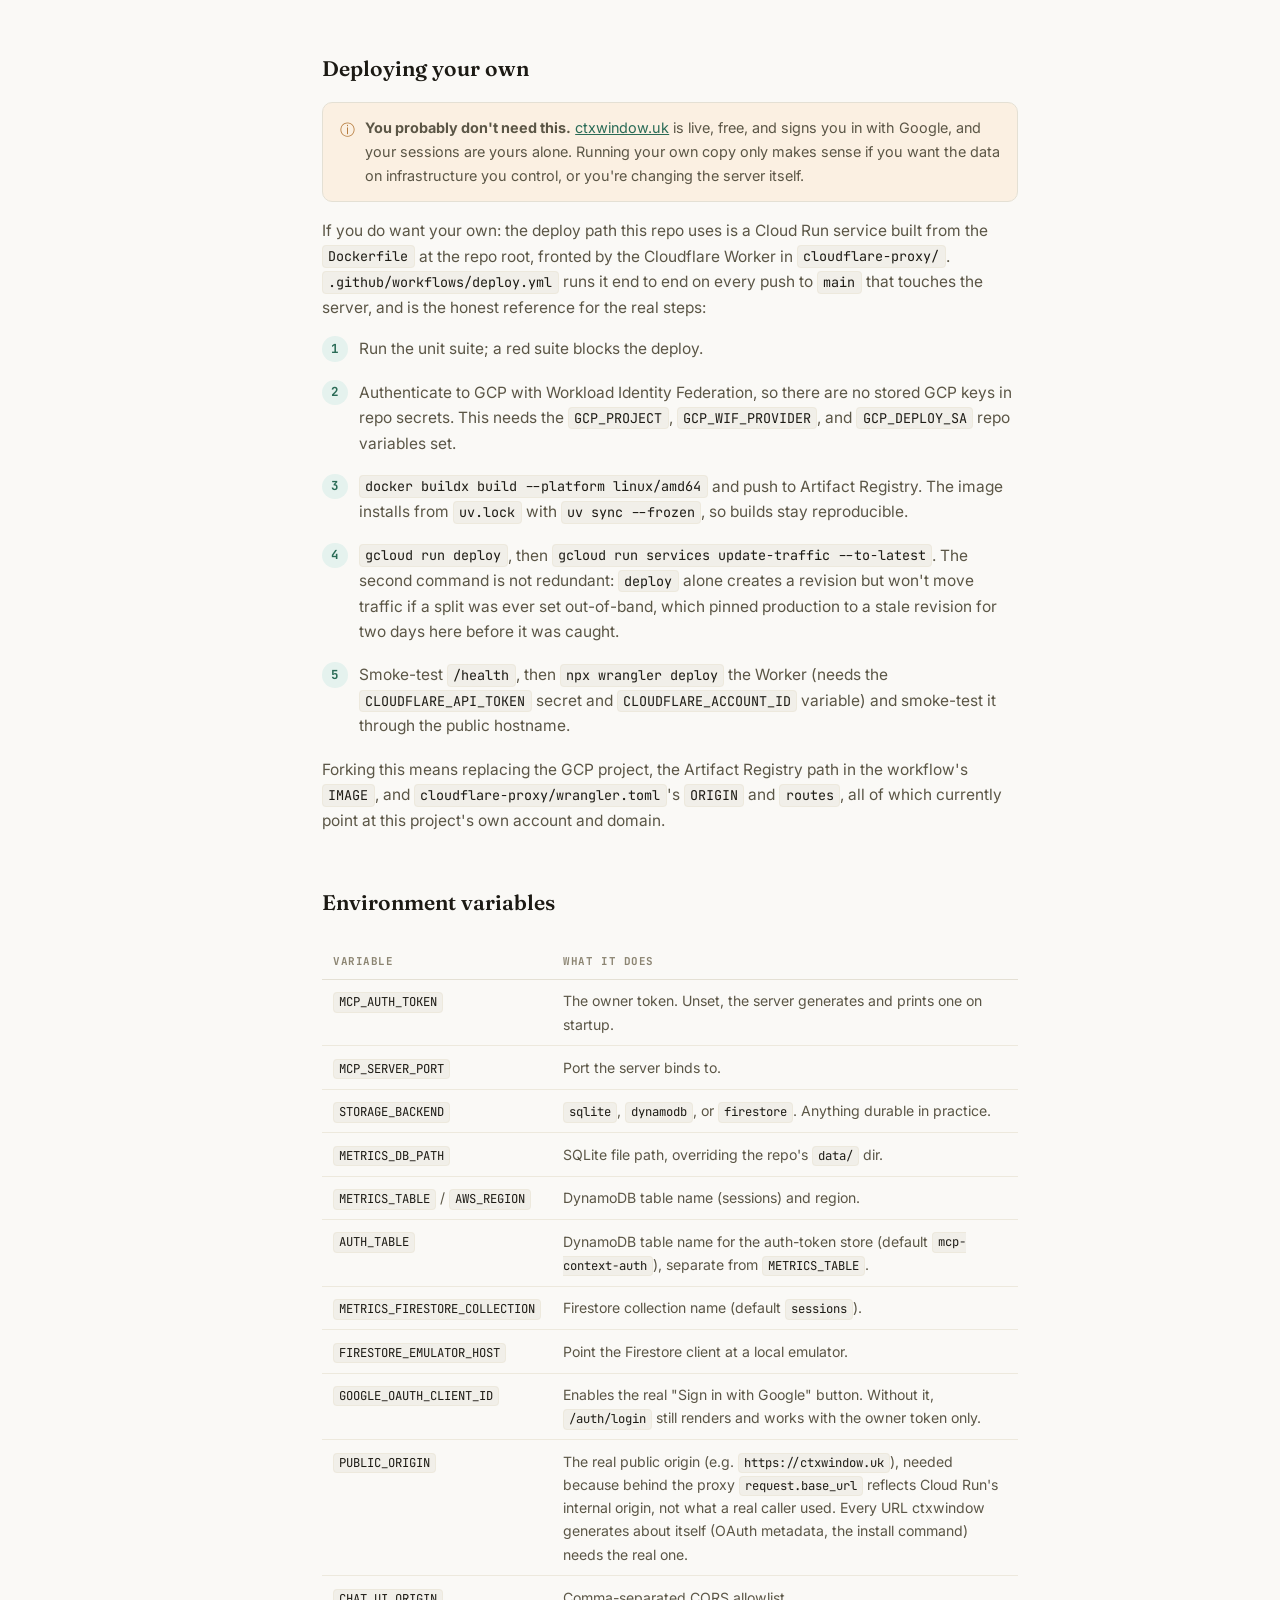
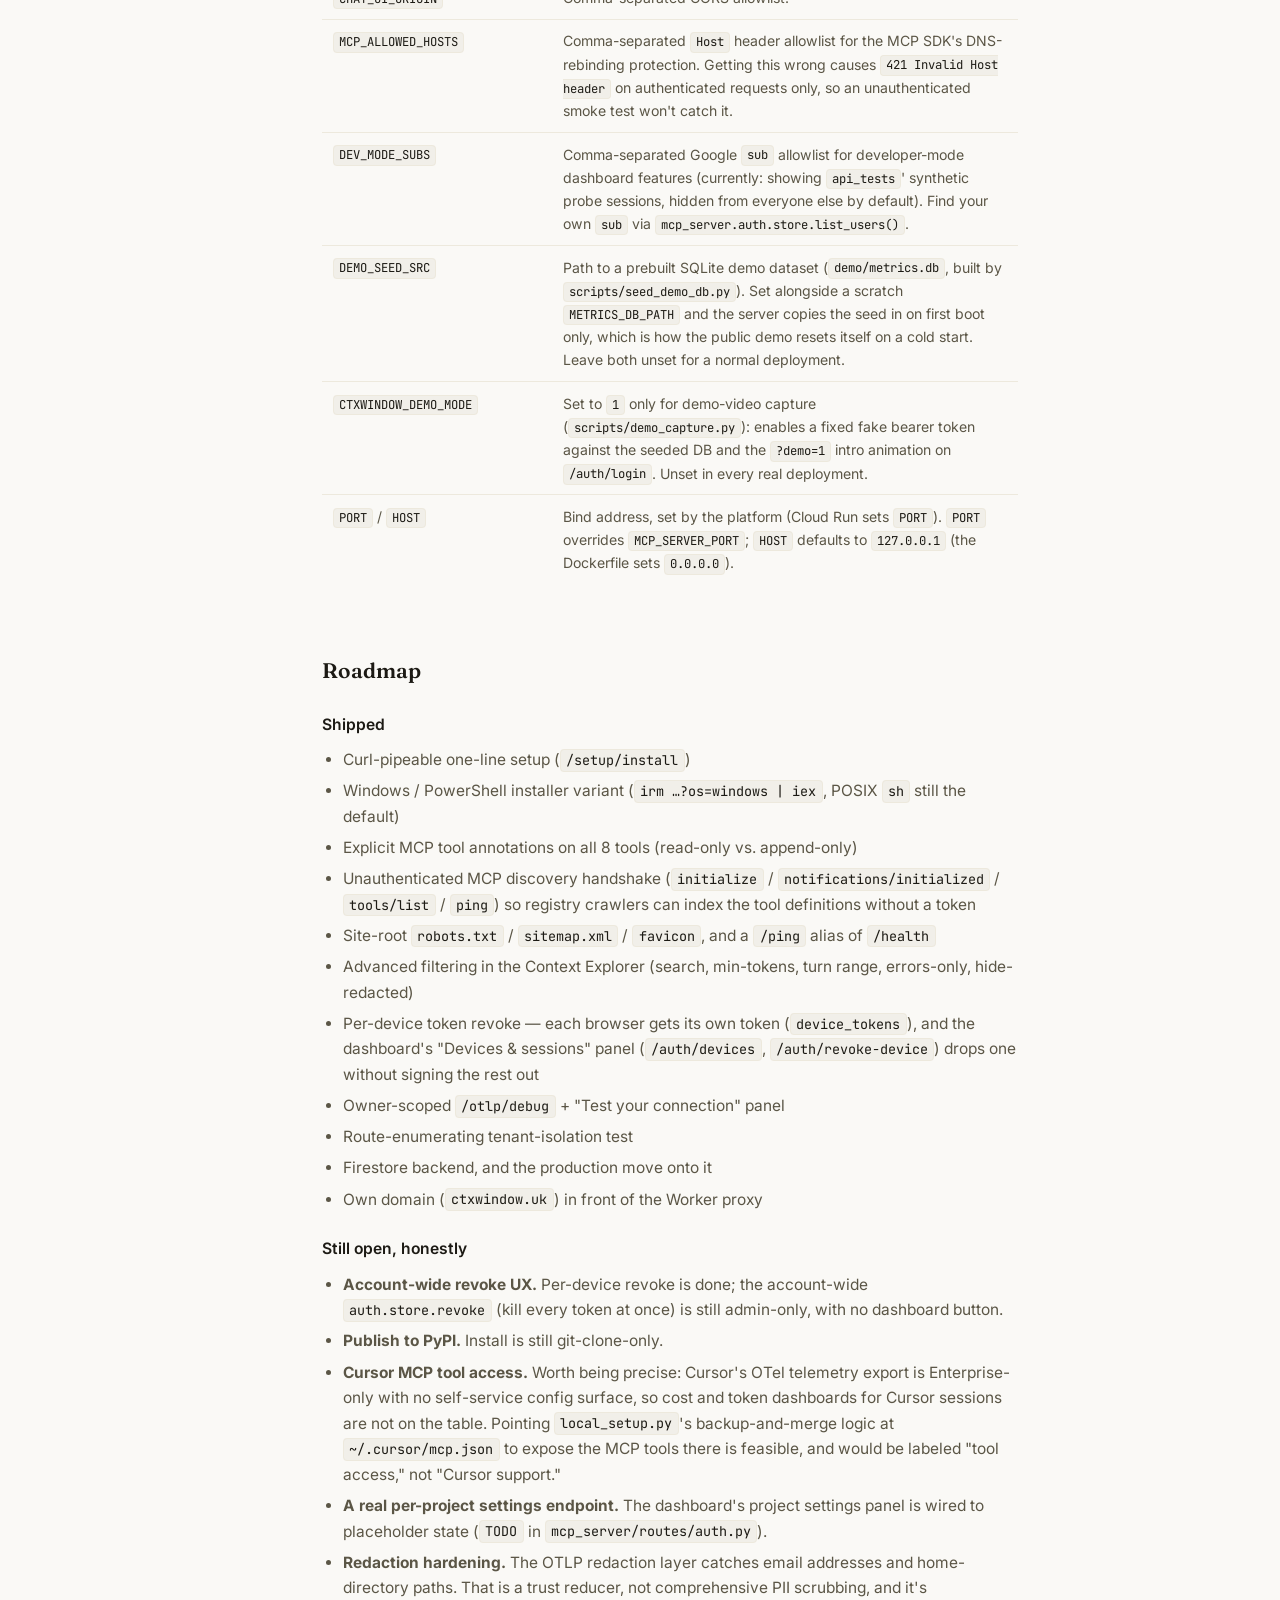
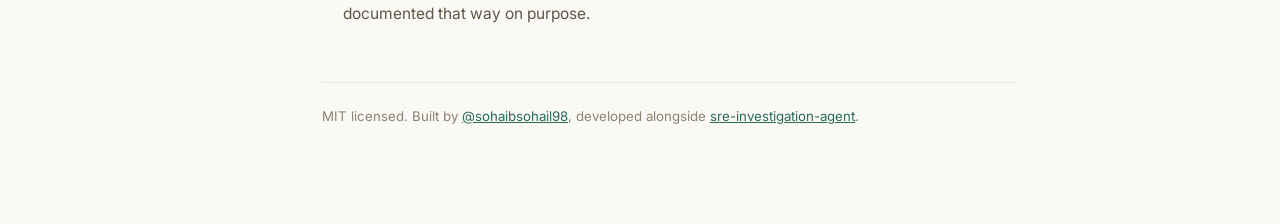
==== commit b39e84dc: "docs: reflect /ping, discovery carve-out, record_session shape, wellknown routes Fresh-eyes pass of " ====
--- a/docs-site/index.html
+++ b/docs-site/index.html
@@ -515,7 +515,10 @@
           Serves the MCP handshake at <code>/mcp</code>, plain REST at <code>/api/*</code>, OTLP
           ingestion at <code>/otlp/v1/*</code>, Google sign-in at <code>/auth/login</code>, the
           one-line installer at <code>/setup/install</code>, the dashboard, and this docs site at
-          <code>/docs</code>.
+          <code>/docs</code>. An unauthenticated <code>/health</code> (aliased as <code>/ping</code>;
+          both return <code>{"status":"ok"}</code>) is what the keep-warm scheduler and registry
+          build probes hit, and <code>/robots.txt</code>, <code>/sitemap.xml</code>,
+          <code>/favicon.ico</code>, and <code>/favicon.svg</code> are served from the site root.
         </li>
         <li>
           <strong>Data-access layer</strong> (<code>metrics/store.py</code>), one dispatcher in
@@ -536,18 +539,39 @@
 
       <h3>The <code>record_session</code> payload</h3>
       <p>
-        <code>record_session(prompt, model_id, loop_result, owner=None)</code> needs
-        <code>loop_result</code> shaped like:
+        The MCP tool is <code>record_session(prompt, model_id, loop_result)</code> &mdash; the
+        session is attributed to the connected identity automatically (your Google account, or the
+        owner token). The underlying store function <code>metrics.store.record_session</code> takes
+        an extra <code>owner=None</code> when you import it directly. Either way,
+        <code>loop_result</code> is shaped like:
       </p>
       <pre><code>{
-    "trace": [{"tool": "...", "args": {...}, "status": "ok"}, ...],
-    "turns": [{"input_tokens": int, "output_tokens": int, "latency_ms": int}, ...],
-    "input_tokens": int, "output_tokens": int, "total_tokens": int, "latency_ms": int,
+    "input_tokens": int, "output_tokens": int, "total_tokens": int, "latency_ms": float,
+    "turns": [
+        {"input_tokens": int, "output_tokens": int, "latency_ms": float,
+         # optional, default 0:
+         "cache_read_input_tokens": int, "cache_write_input_tokens": int},
+        ...
+    ],
+    "trace": [   # optional
+        {"tool": "...", "args": {...}, "status": "ok",
+         # optional: latency_ms (float, default 0), timestamp (float epoch, default record time)
+         "latency_ms": float, "timestamp": float},
+        ...
+    ],
     "context_blocks": [   # optional: omit and you just lose the Explorer, nothing crashes
-        {"category": "system", "label": "...", "char_count": int, "token_estimate": int, "turn_n": int | None},
+        {"category": "system", "label": "...", "char_count": int, "token_estimate": int,
+         # optional: turn_n (int | None, None for a pre-conversation block),
+         #           status ("error" | "redacted"), content (str)
+         "turn_n": int | None, "status": "...", "content": "..."},
         ...
     ],
 }</code></pre>
+      <p>
+        Required keys are <code>input_tokens</code>, <code>output_tokens</code>,
+        <code>total_tokens</code>, <code>latency_ms</code>, and <code>turns</code>;
+        <code>trace</code> and <code>context_blocks</code> are optional.
+      </p>
       <p>
         <code>context_blocks</code> categories: <code>system</code>, <code>tools</code>,
         <code>user</code>, <code>injected</code>, <code>command</code>, <code>reasoning</code>,
@@ -626,10 +650,15 @@
           <code>context_blocks</code> subcollections. Because a real query is available here, it
           avoids the scan-then-filter tradeoff DynamoDB's backend accepts. The client uses
           Application Default Credentials, which works automatically on Cloud Run via its service
-          account; grant that account <code>roles/datastore.user</code>. Needs a composite index on
-          <code>(owner ASC, timestamp DESC)</code> on the <code>sessions</code> collection, created
-          ahead of time via the Firestore console or
-          <code>gcloud firestore indexes composite create</code>, rather than relying on the
+          account; grant that account <code>roles/datastore.user</code>. Two composite indexes on
+          the <code>sessions</code> collection speed up
+          <code>get_cost_estimate(period_seconds=...)</code>'s native <code>sum()</code> aggregation
+          &mdash; <code>(timestamp, estimated_cost)</code> and
+          <code>(owner, timestamp, estimated_cost)</code>, both ascending &mdash; and are checked in
+          as <code>firestore.indexes.json</code> at the repo root. They're a performance
+          optimization, not a correctness requirement: without them the query transparently falls
+          back to a client-side sum. Create them ahead of time via the Firestore console or
+          <code>gcloud firestore indexes composite create</code> rather than relying on the
           first-query error link in prod. Collection name is overridable with
           <code>METRICS_FIRESTORE_COLLECTION</code>. To test locally, run
           <code>gcloud emulators firestore start</code> and set <code>FIRESTORE_EMULATOR_HOST</code>;
@@ -725,6 +754,11 @@
         <li>Curl-pipeable one-line setup (<code>/setup/install</code>)</li>
         <li>Windows / PowerShell installer variant (<code>irm &hellip;?os=windows | iex</code>, POSIX <code>sh</code> still the default)</li>
         <li>Explicit MCP tool annotations on all 8 tools (read-only vs. append-only)</li>
+        <li>Unauthenticated MCP discovery handshake (<code>initialize</code> /
+          <code>notifications/initialized</code> / <code>tools/list</code> / <code>ping</code>) so
+          registry crawlers can index the tool definitions without a token</li>
+        <li>Site-root <code>robots.txt</code> / <code>sitemap.xml</code> / <code>favicon</code>, and
+          a <code>/ping</code> alias of <code>/health</code></li>
         <li>Advanced filtering in the Context Explorer (search, min-tokens, turn range, errors-only, hide-redacted)</li>
         <li>Per-device token revoke &mdash; each browser gets its own token
           (<code>device_tokens</code>), and the dashboard's "Devices &amp; sessions" panel
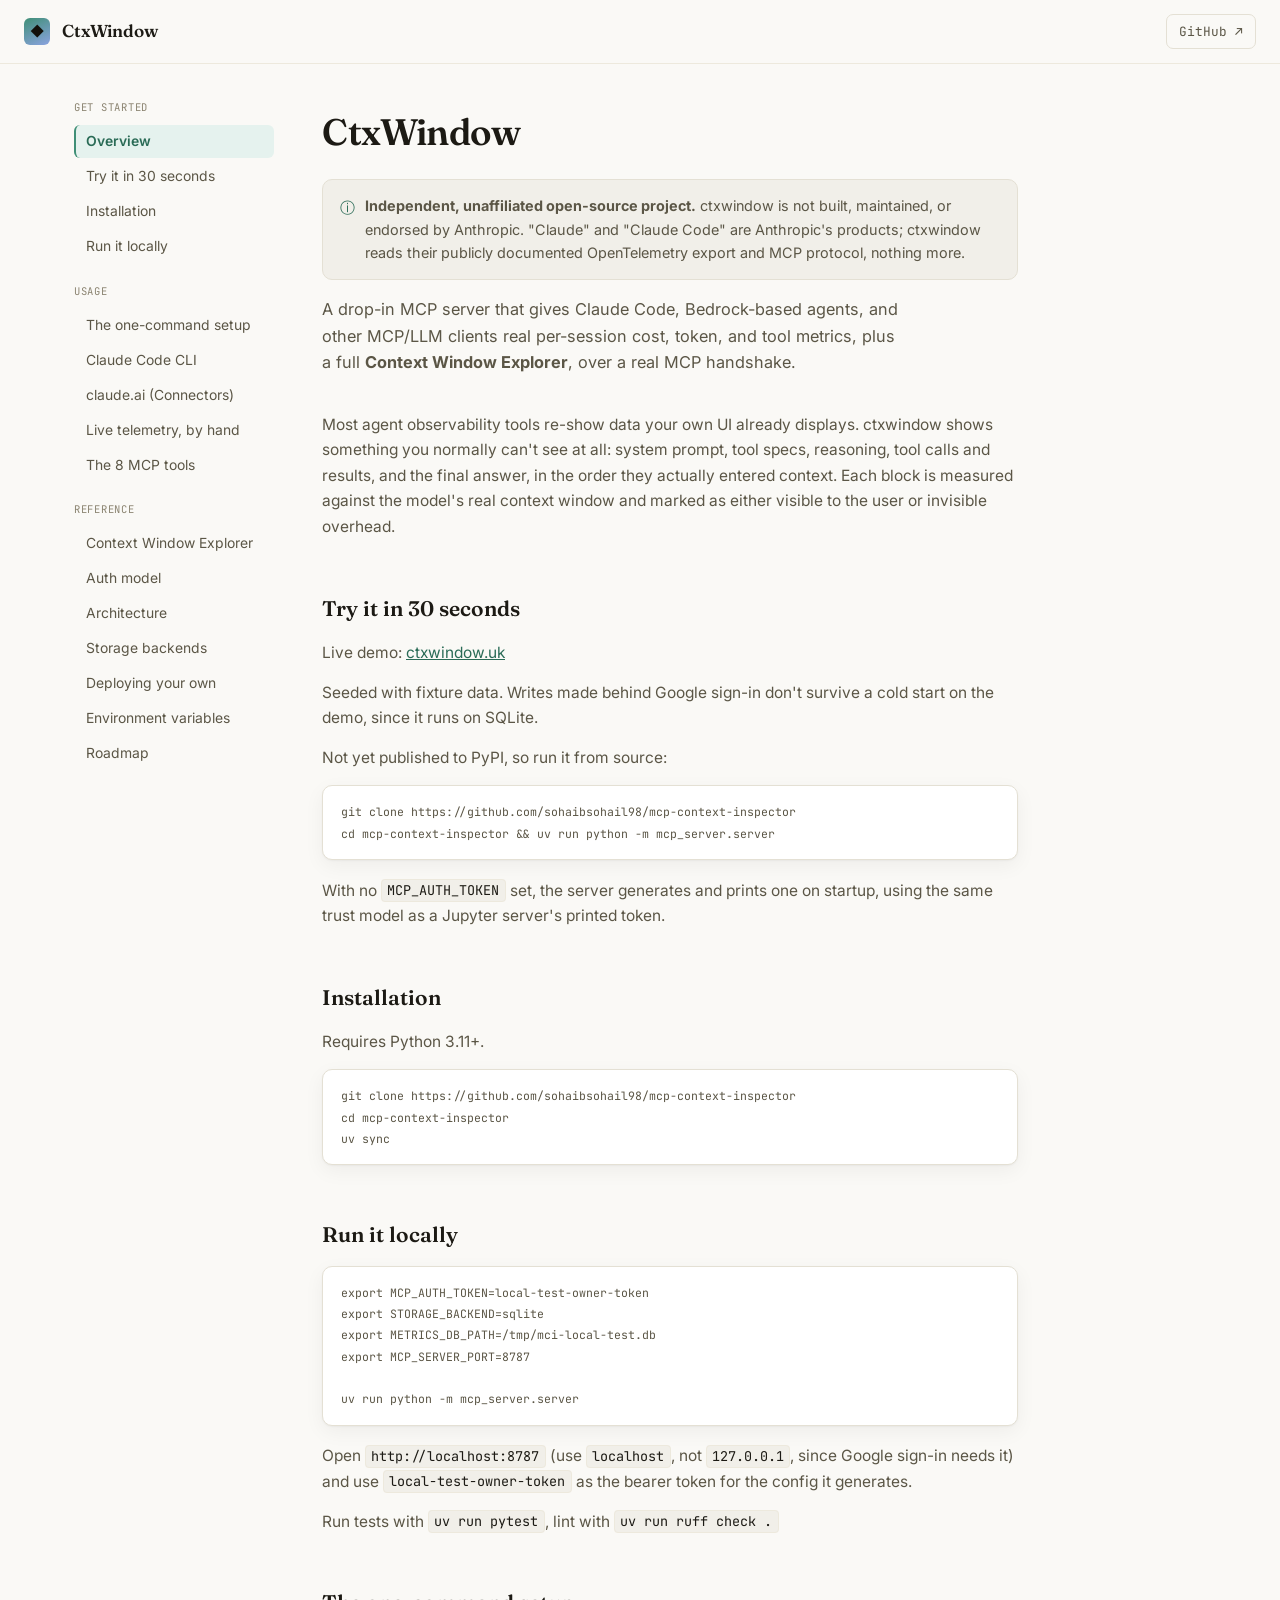
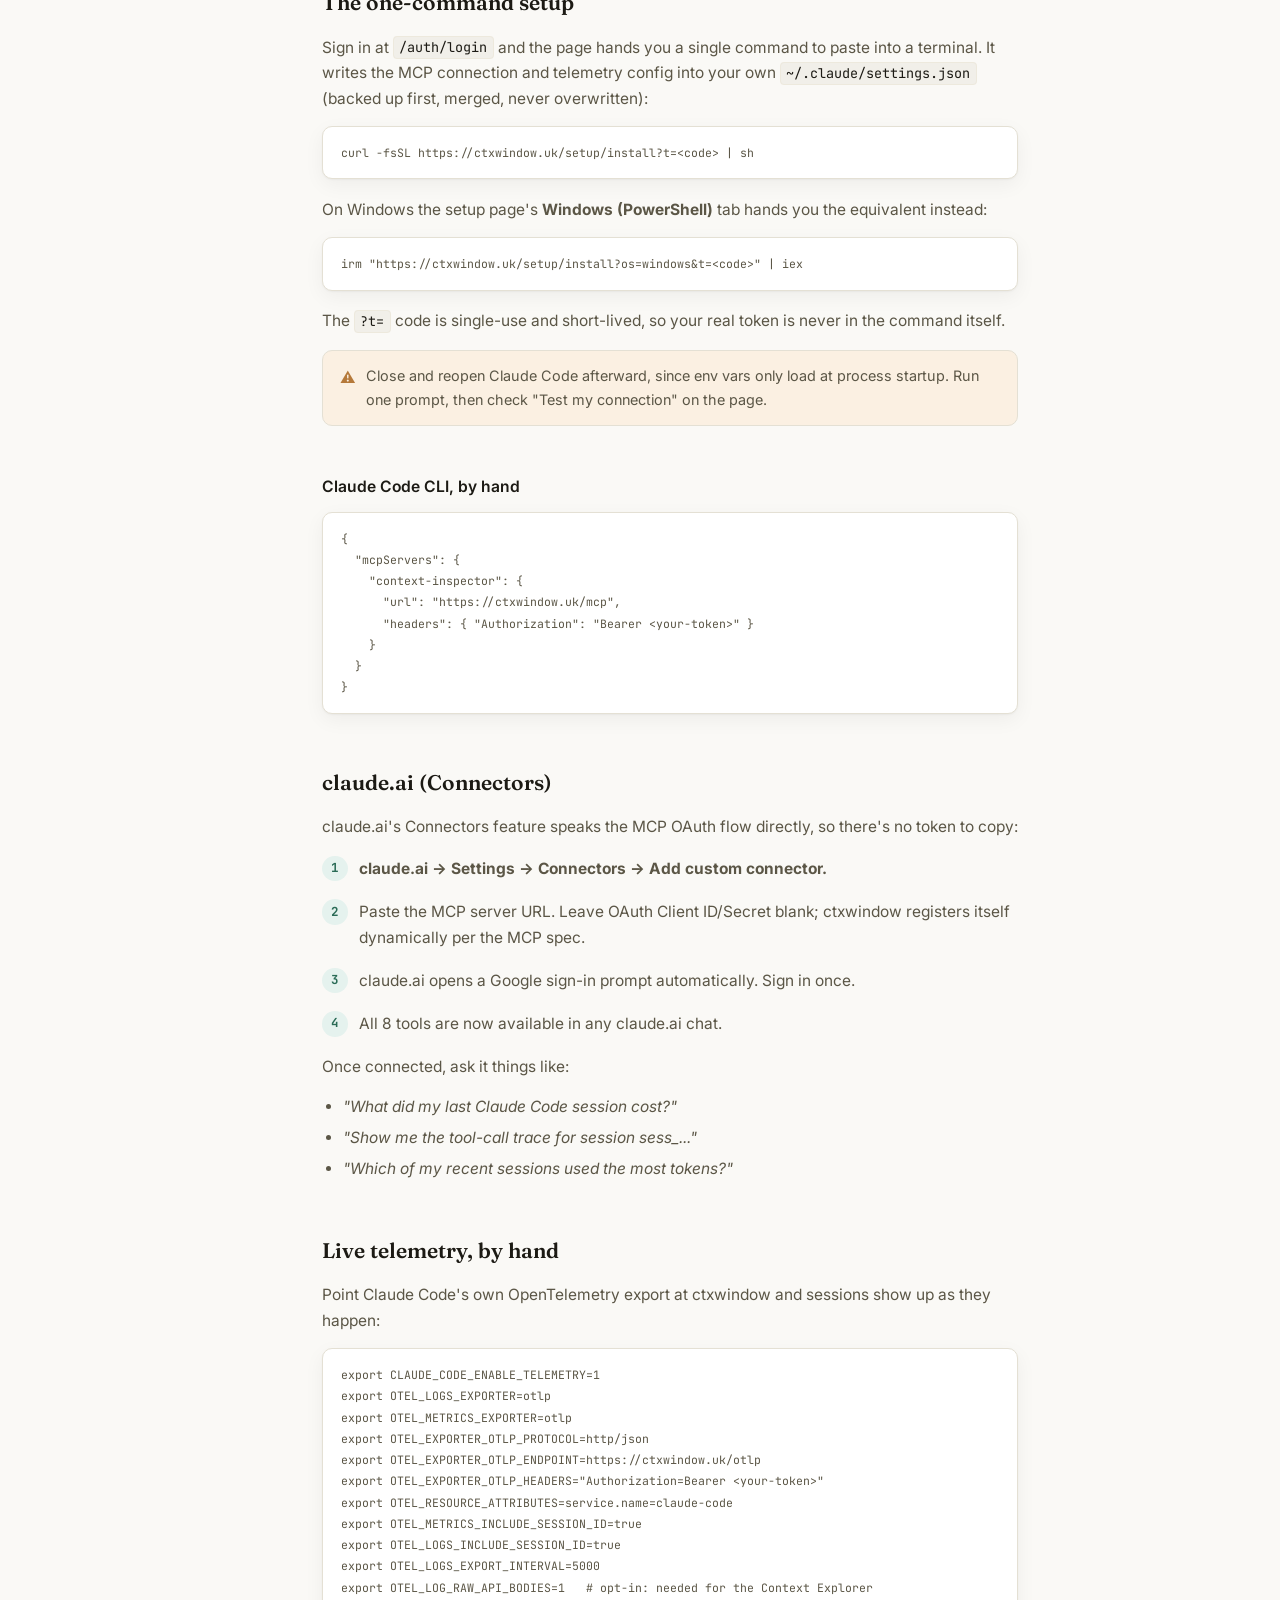
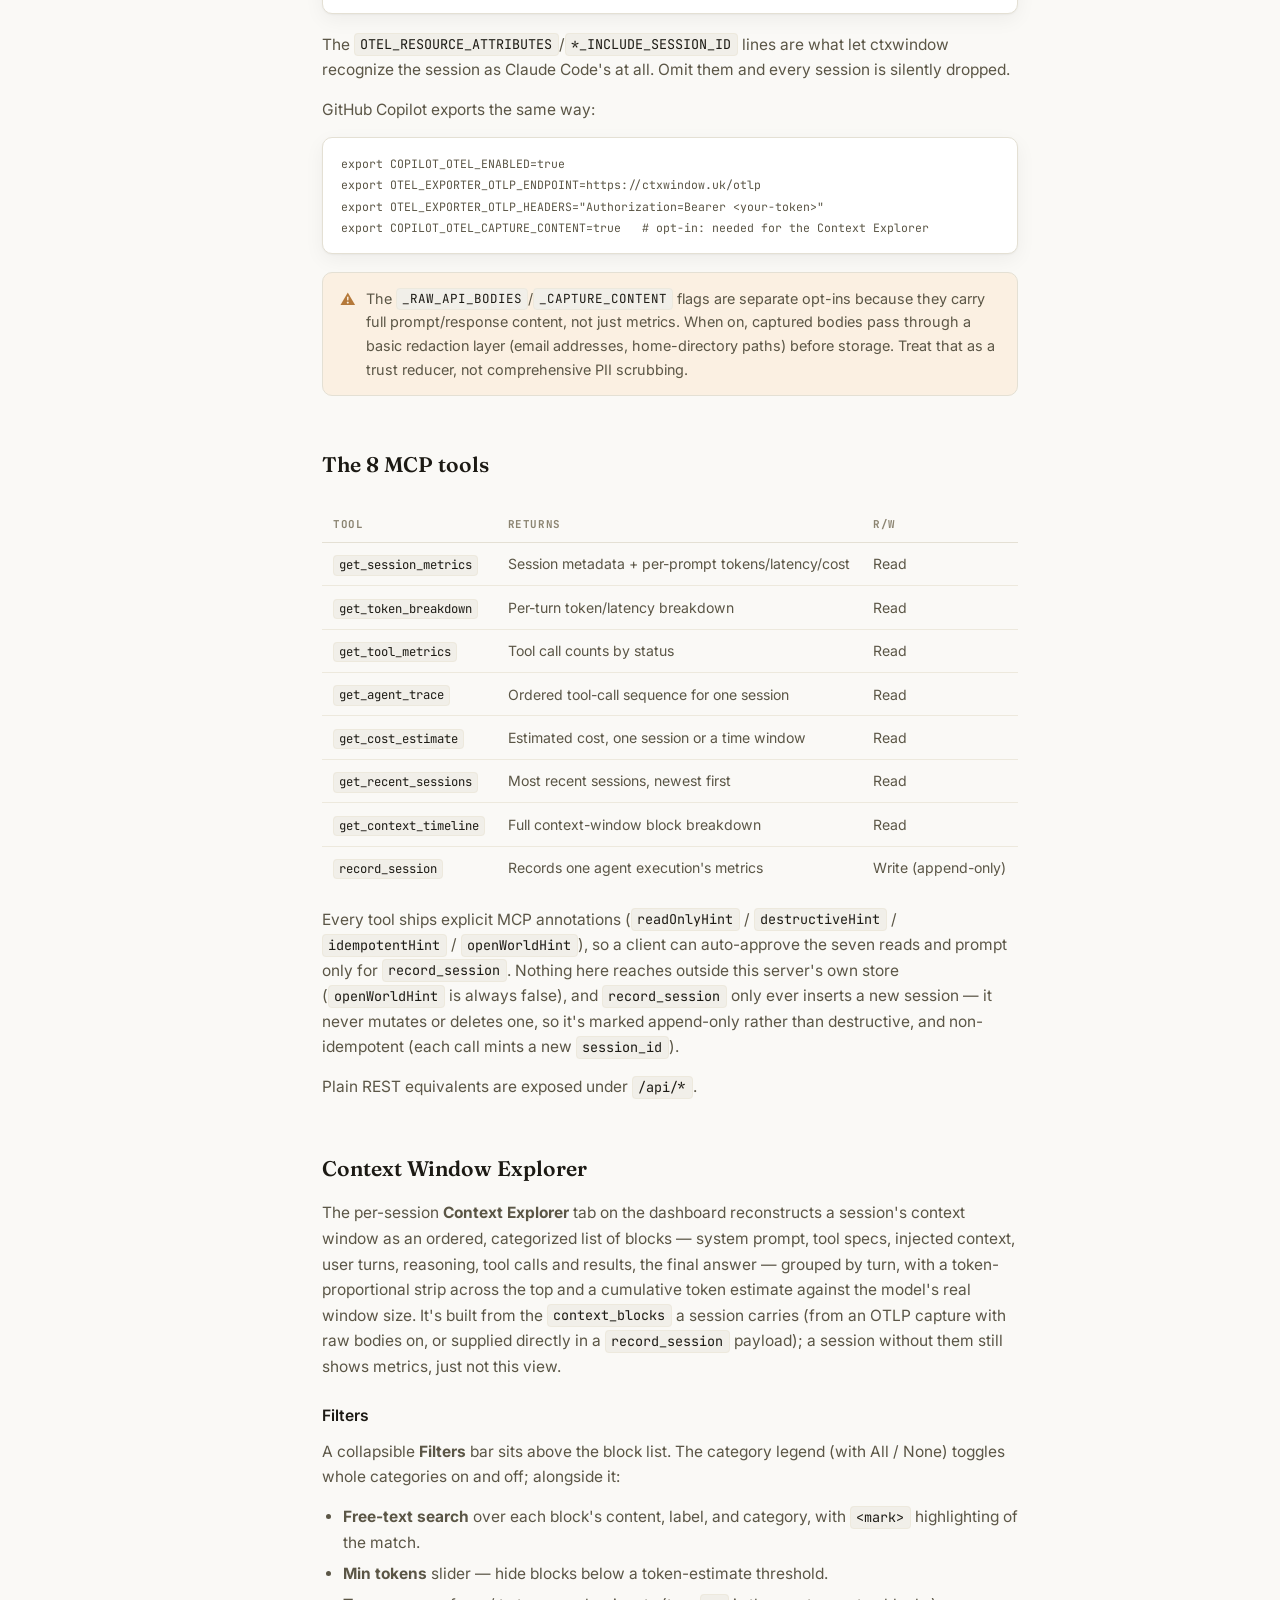
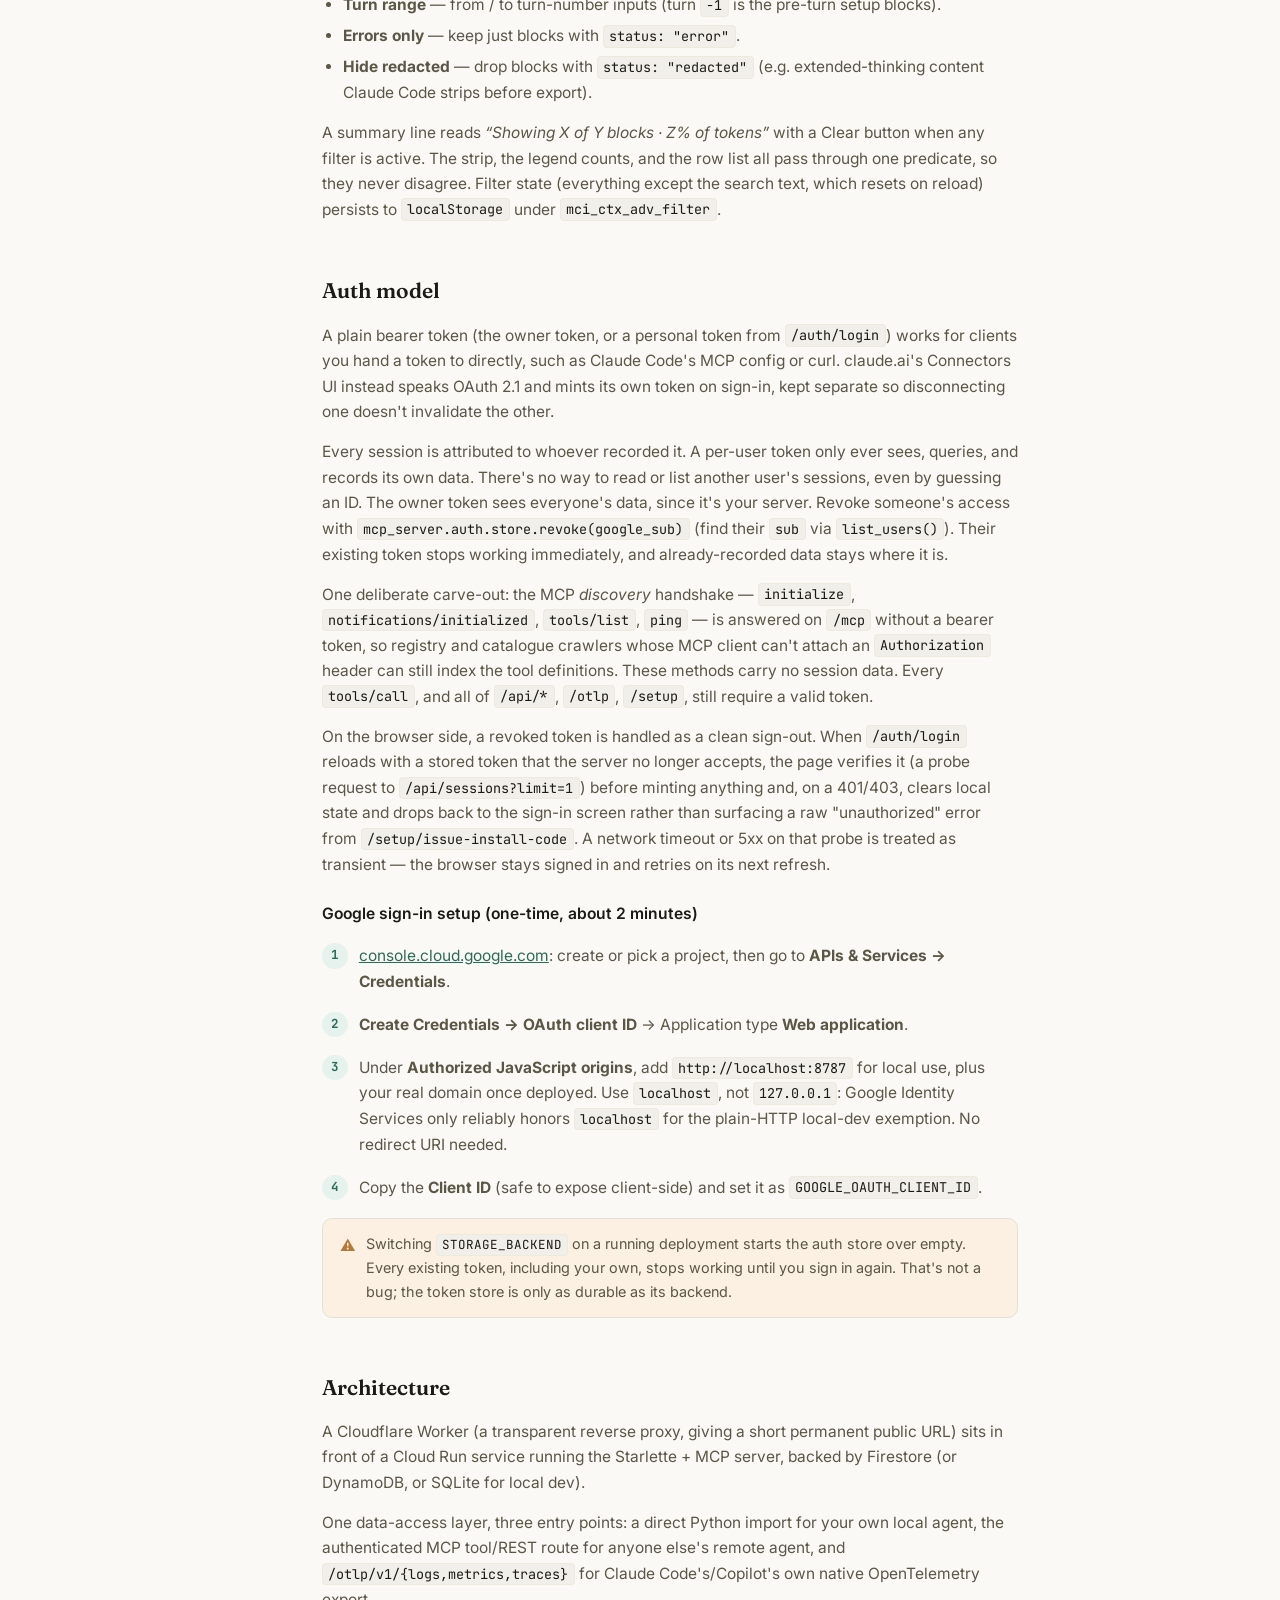
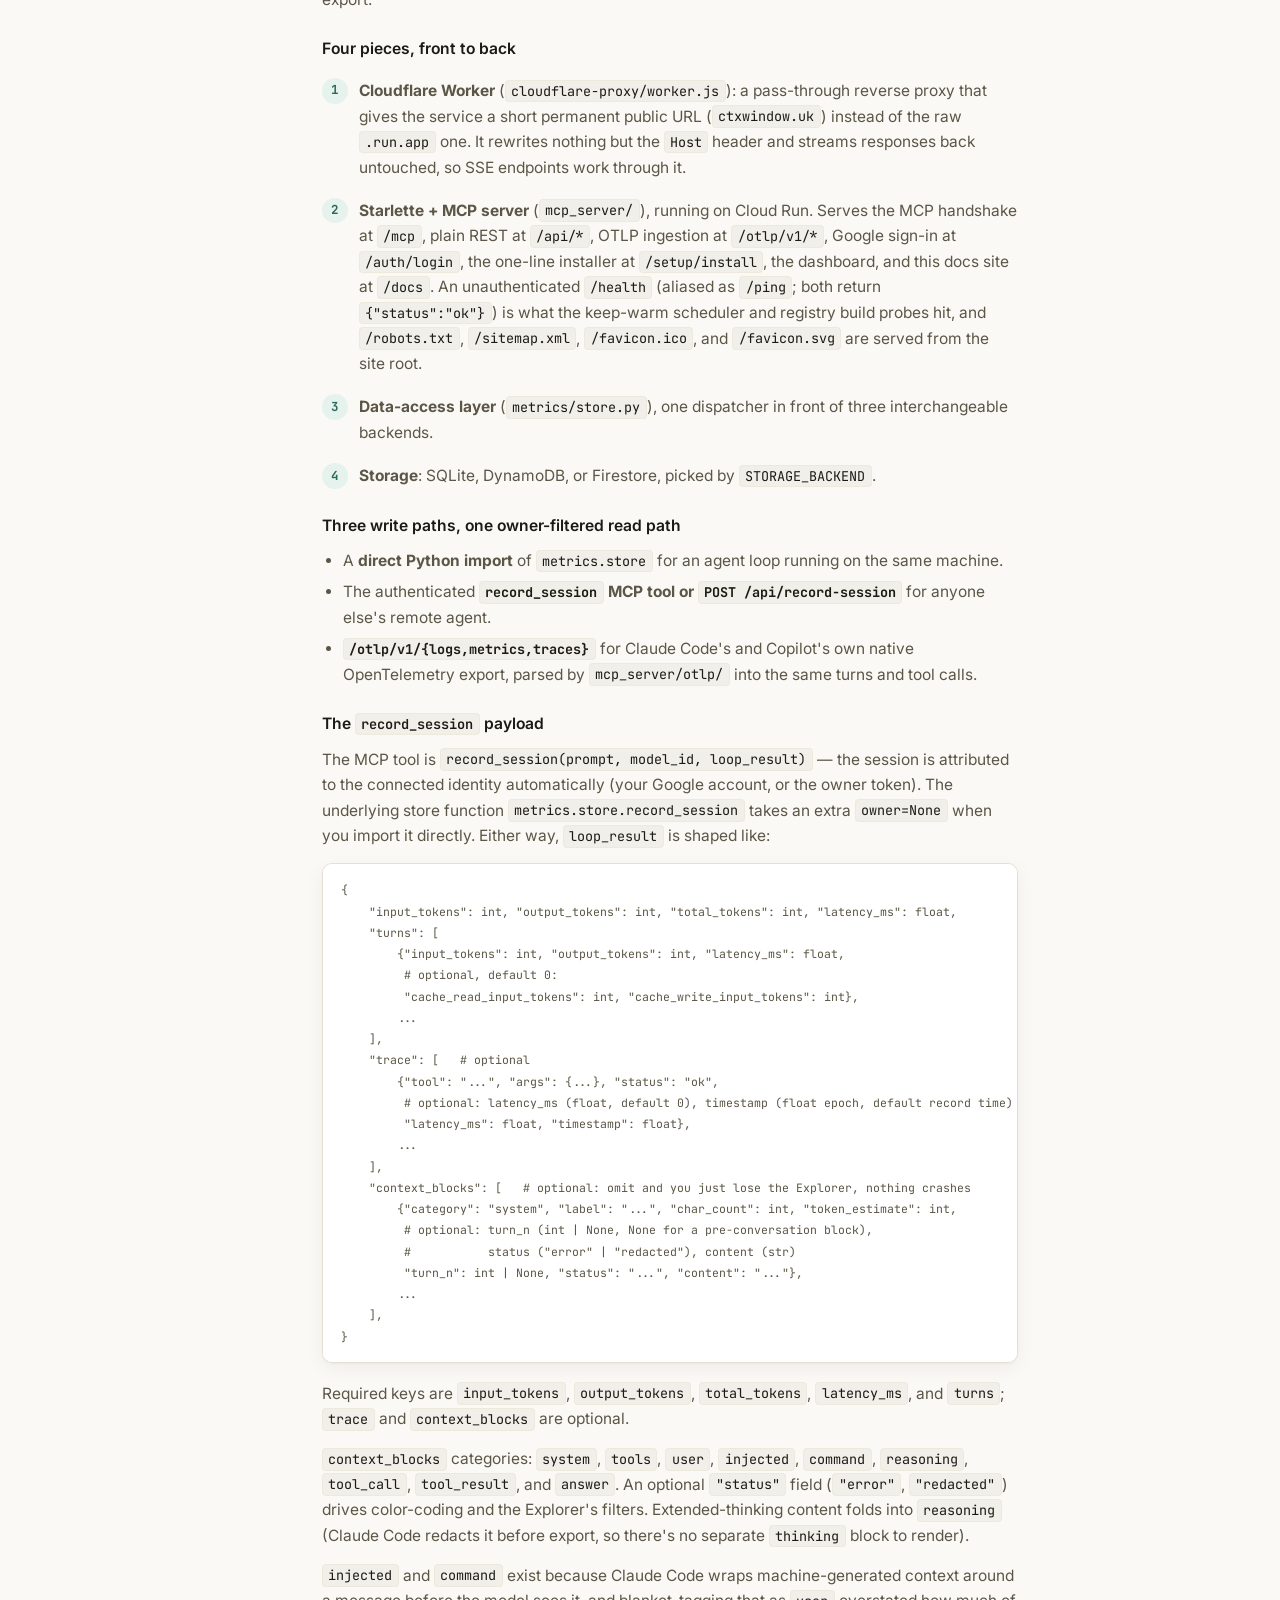
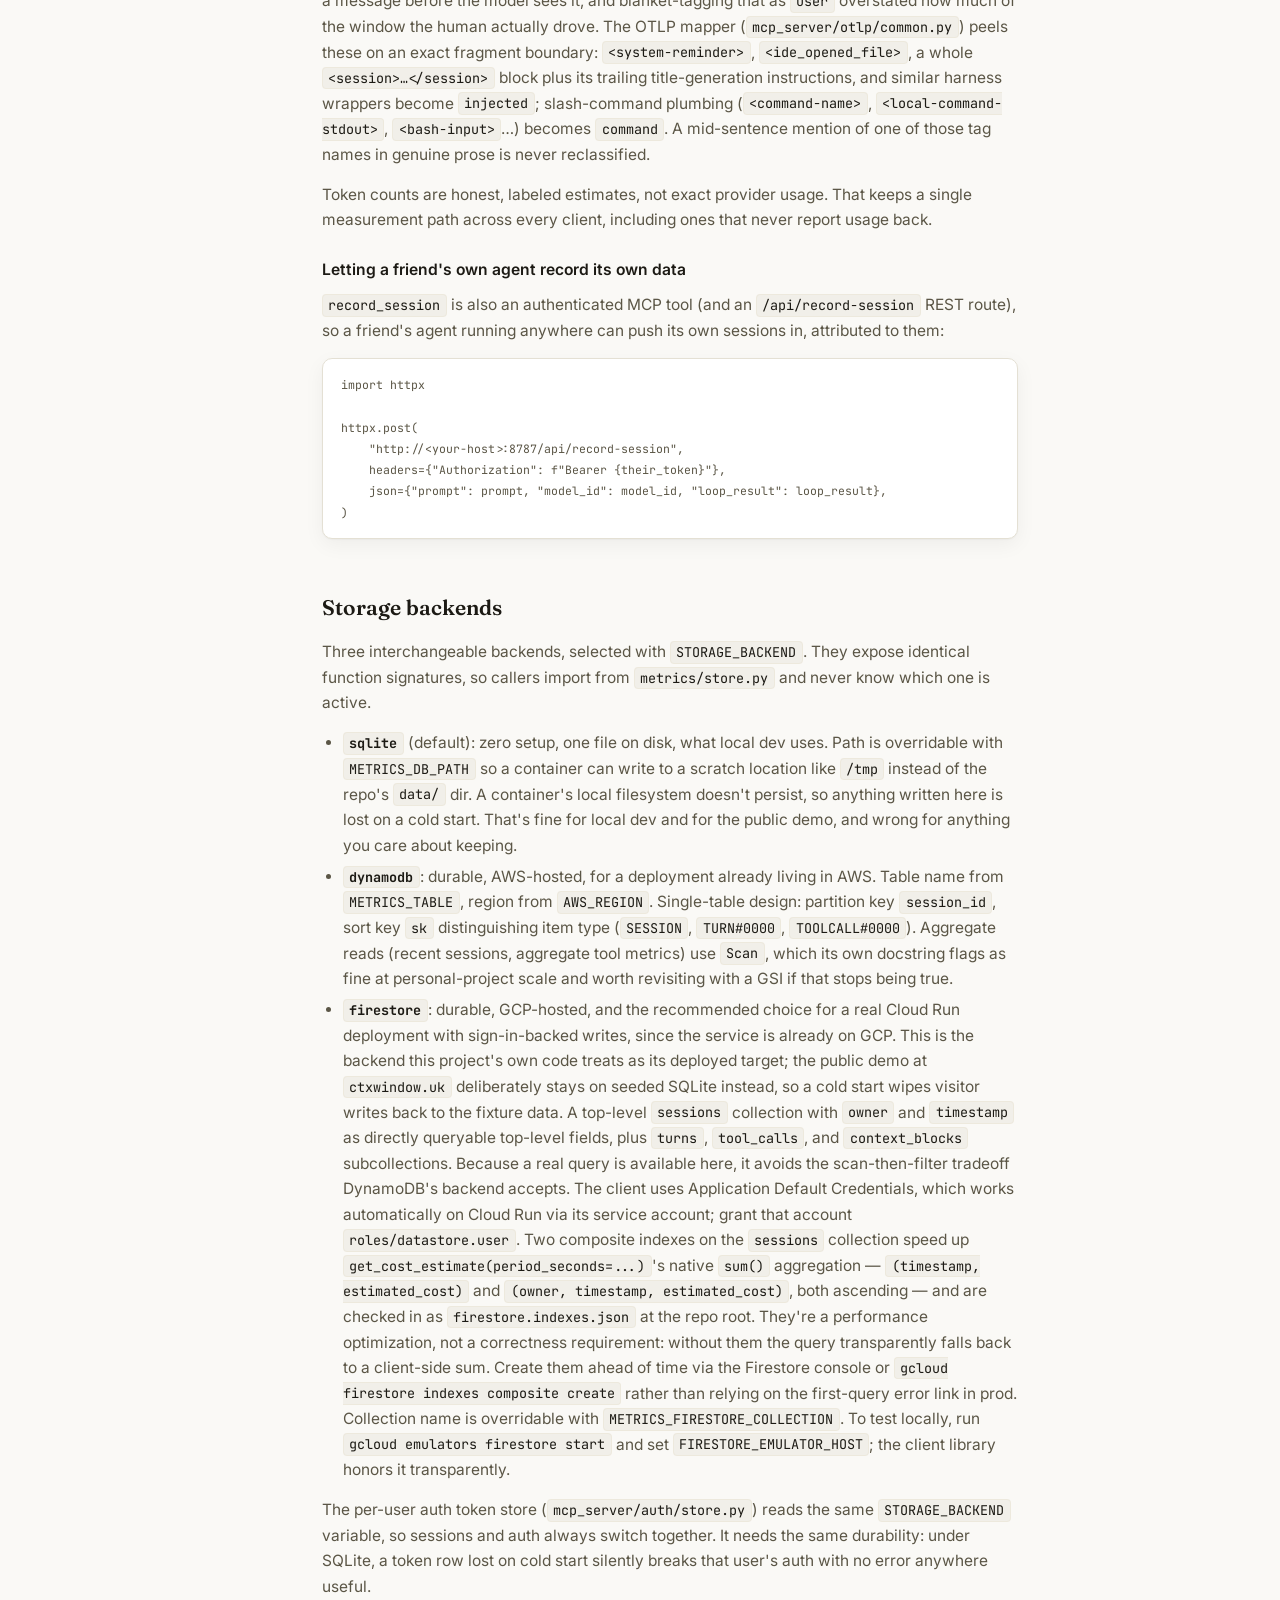
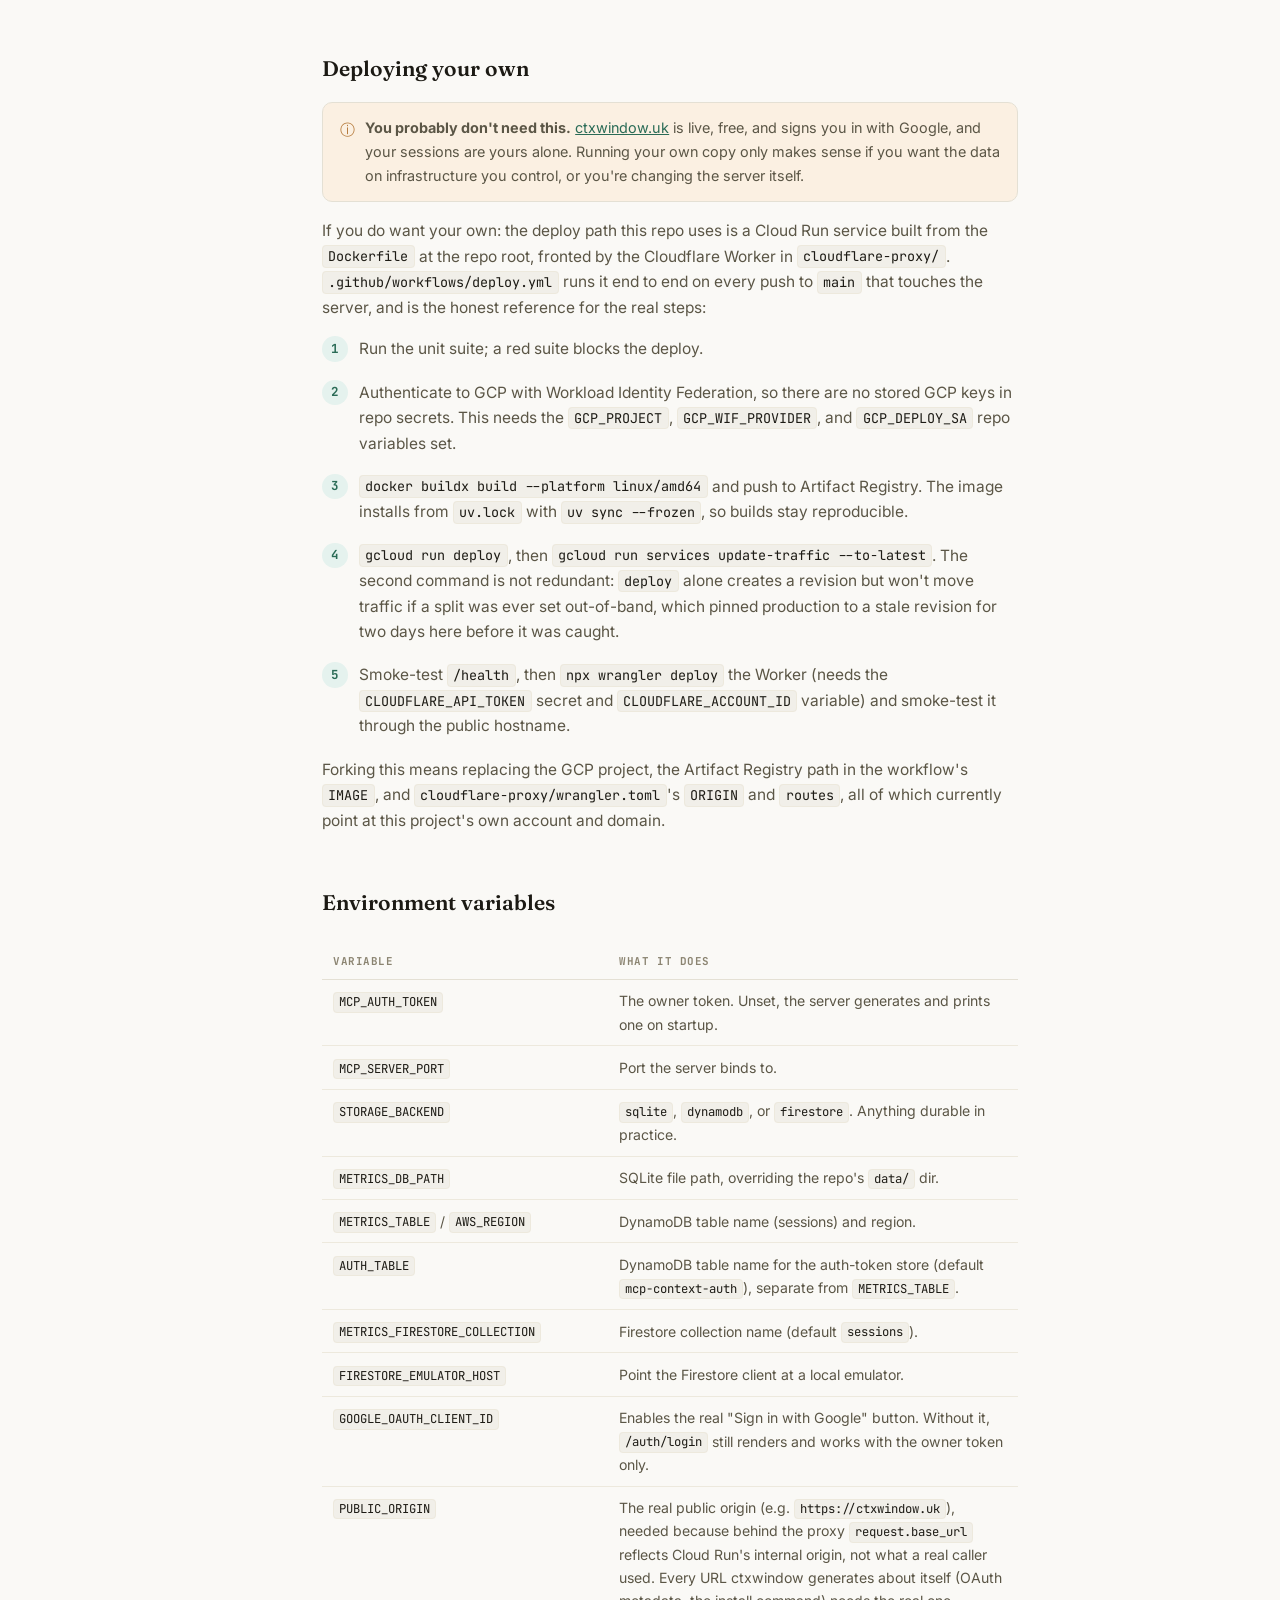
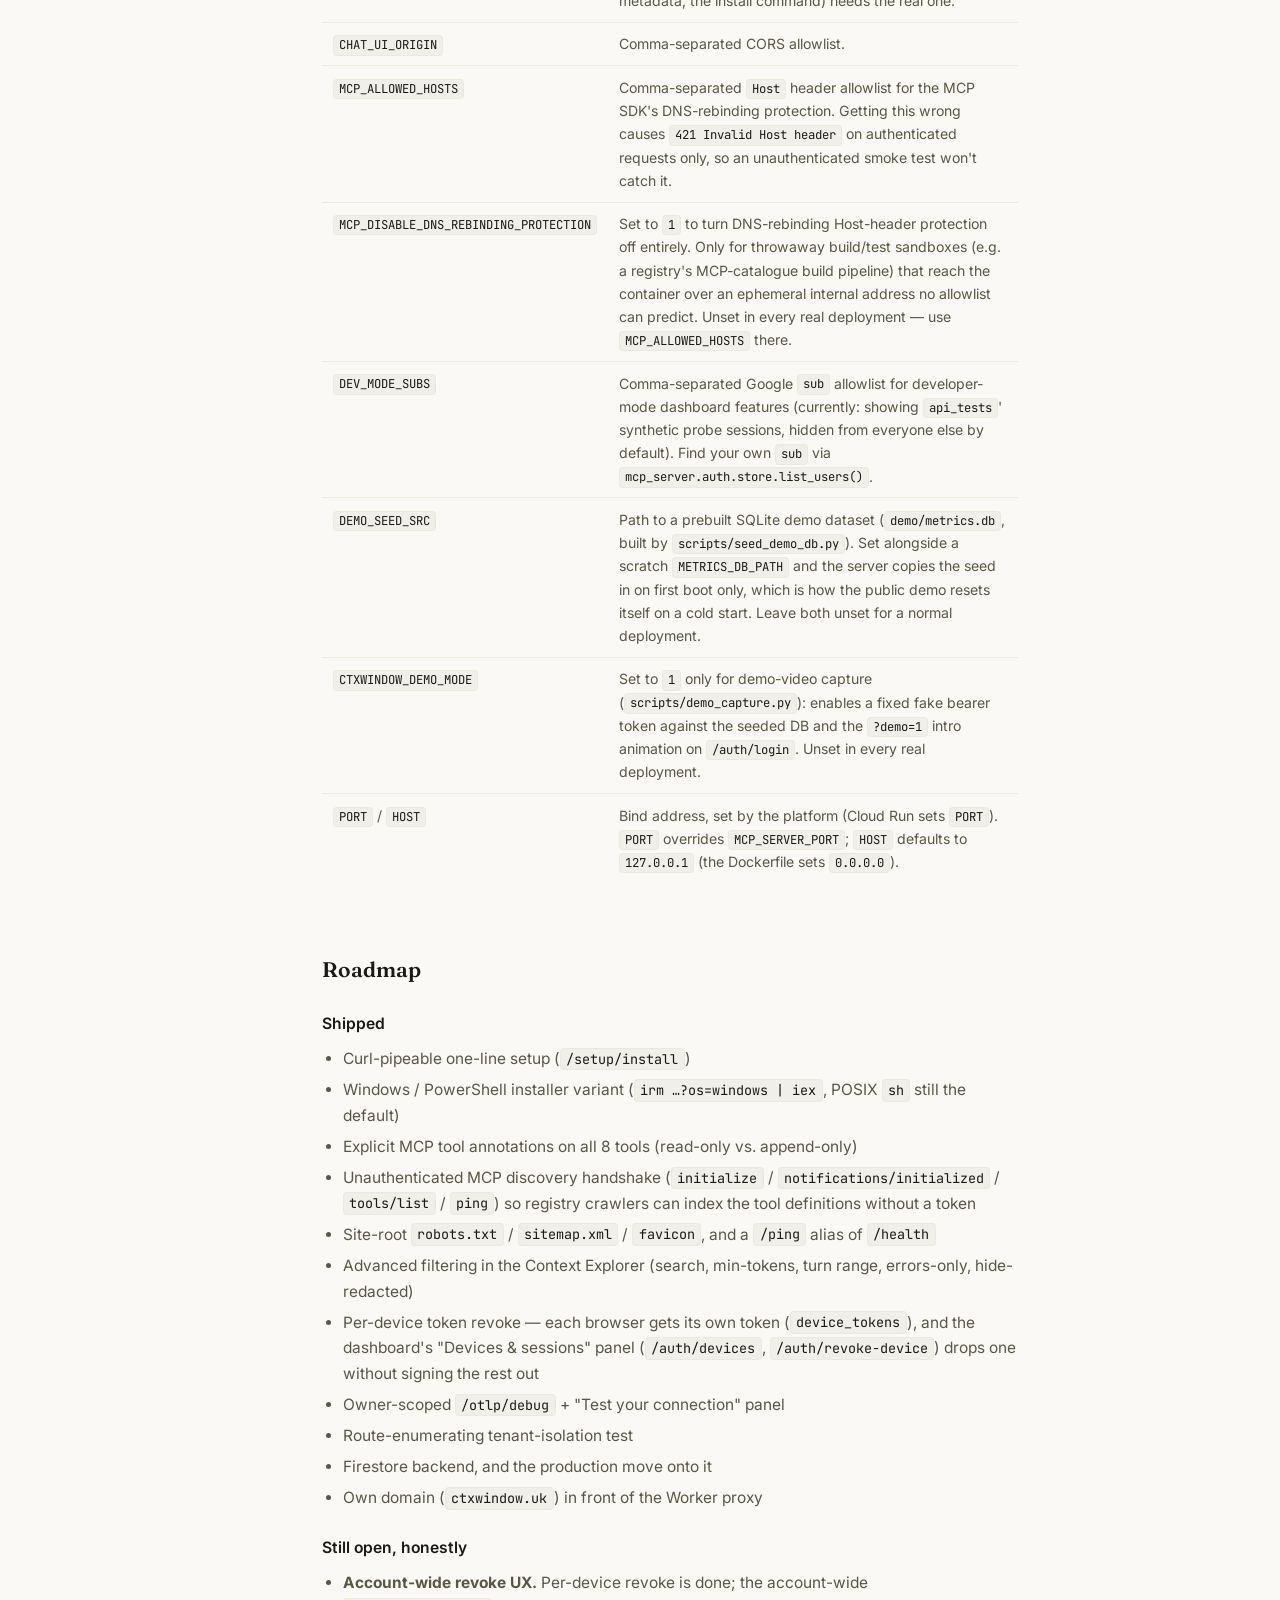
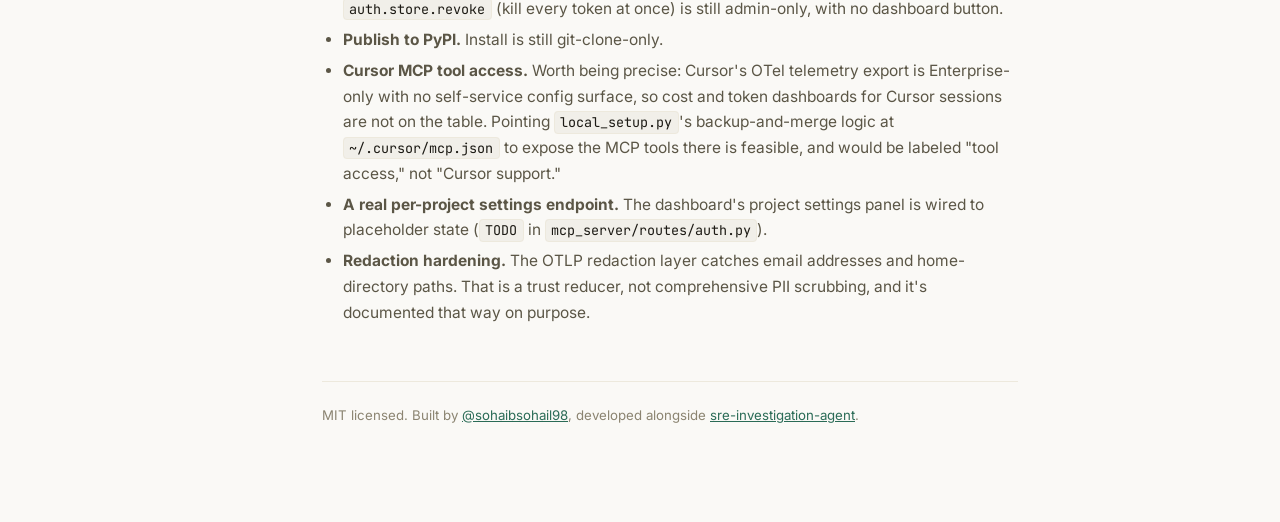
==== commit bed0dc75: "Add MCP_DISABLE_DNS_REBINDING_PROTECTION escape hatch for registry build sandboxes Glama's MCP-catal" ====
--- a/docs-site/index.html
+++ b/docs-site/index.html
@@ -739,6 +739,7 @@
         <tr><td><code>PUBLIC_ORIGIN</code></td><td>The real public origin (e.g. <code>https://ctxwindow.uk</code>), needed because behind the proxy <code>request.base_url</code> reflects Cloud Run's internal origin, not what a real caller used. Every URL ctxwindow generates about itself (OAuth metadata, the install command) needs the real one.</td></tr>
         <tr><td><code>CHAT_UI_ORIGIN</code></td><td>Comma-separated CORS allowlist.</td></tr>
         <tr><td><code>MCP_ALLOWED_HOSTS</code></td><td>Comma-separated <code>Host</code> header allowlist for the MCP SDK's DNS-rebinding protection. Getting this wrong causes <code>421 Invalid Host header</code> on authenticated requests only, so an unauthenticated smoke test won't catch it.</td></tr>
+        <tr><td><code>MCP_DISABLE_DNS_REBINDING_PROTECTION</code></td><td>Set to <code>1</code> to turn DNS-rebinding Host-header protection off entirely. Only for throwaway build/test sandboxes (e.g. a registry's MCP-catalogue build pipeline) that reach the container over an ephemeral internal address no allowlist can predict. Unset in every real deployment — use <code>MCP_ALLOWED_HOSTS</code> there.</td></tr>
         <tr><td><code>DEV_MODE_SUBS</code></td><td>Comma-separated Google <code>sub</code> allowlist for developer-mode dashboard features (currently: showing <code>api_tests</code>' synthetic probe sessions, hidden from everyone else by default). Find your own <code>sub</code> via <code>mcp_server.auth.store.list_users()</code>.</td></tr>
         <tr><td><code>DEMO_SEED_SRC</code></td><td>Path to a prebuilt SQLite demo dataset (<code>demo/metrics.db</code>, built by <code>scripts/seed_demo_db.py</code>). Set alongside a scratch <code>METRICS_DB_PATH</code> and the server copies the seed in on first boot only, which is how the public demo resets itself on a cold start. Leave both unset for a normal deployment.</td></tr>
         <tr><td><code>CTXWINDOW_DEMO_MODE</code></td><td>Set to <code>1</code> only for demo-video capture (<code>scripts/demo_capture.py</code>): enables a fixed fake bearer token against the seeded DB and the <code>?demo=1</code> intro animation on <code>/auth/login</code>. Unset in every real deployment.</td></tr>
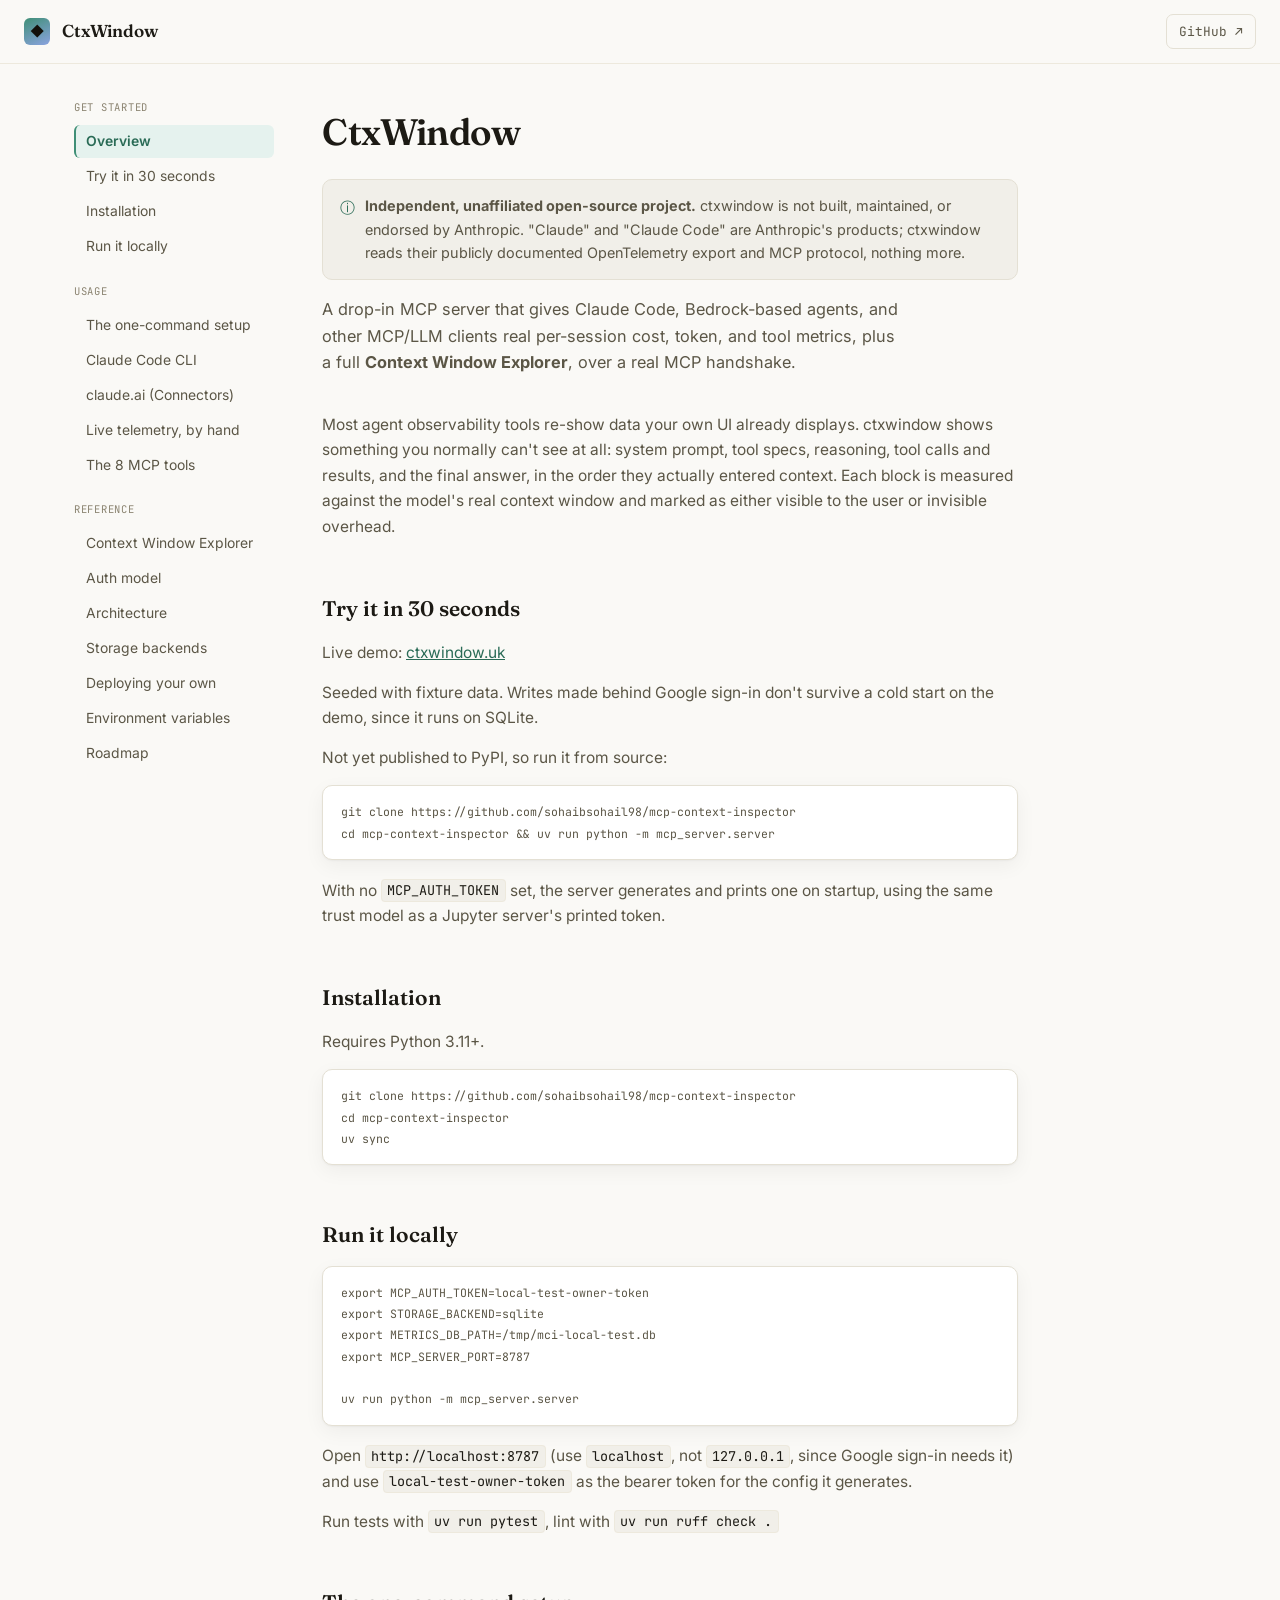
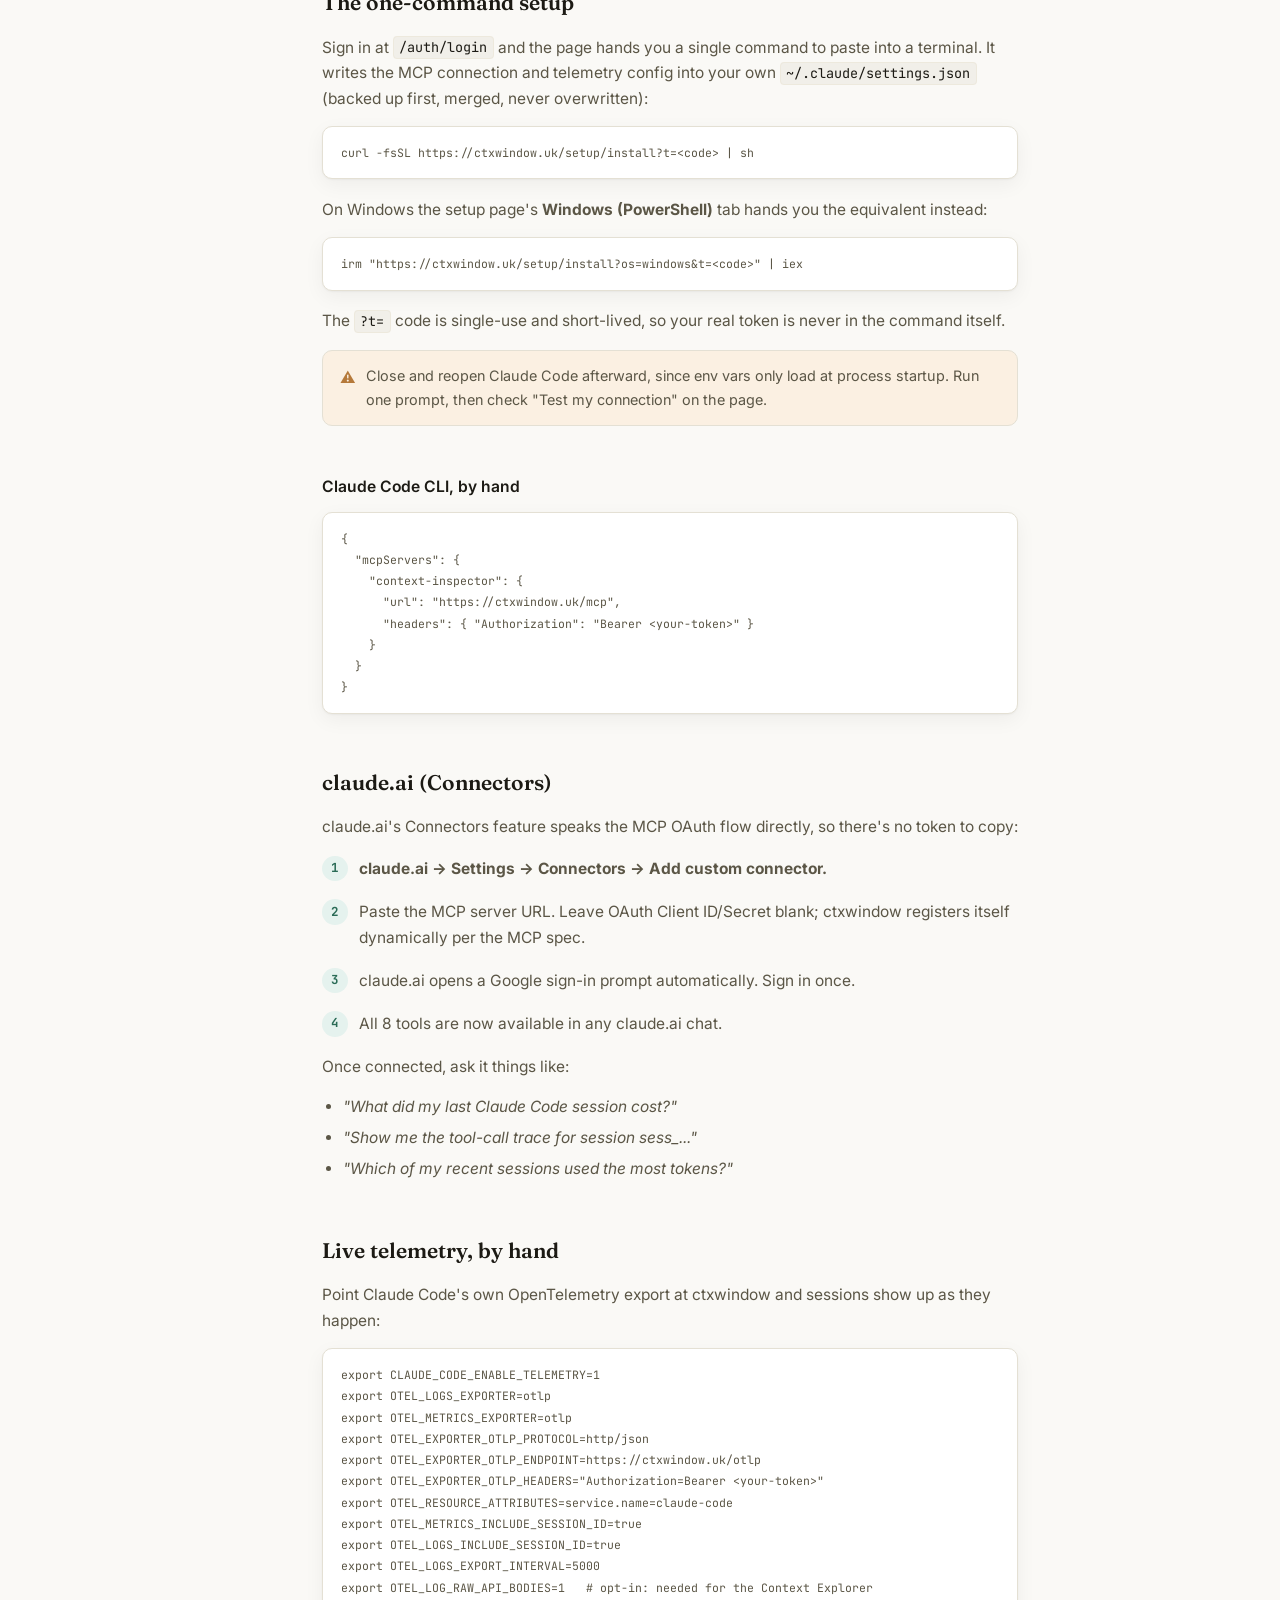
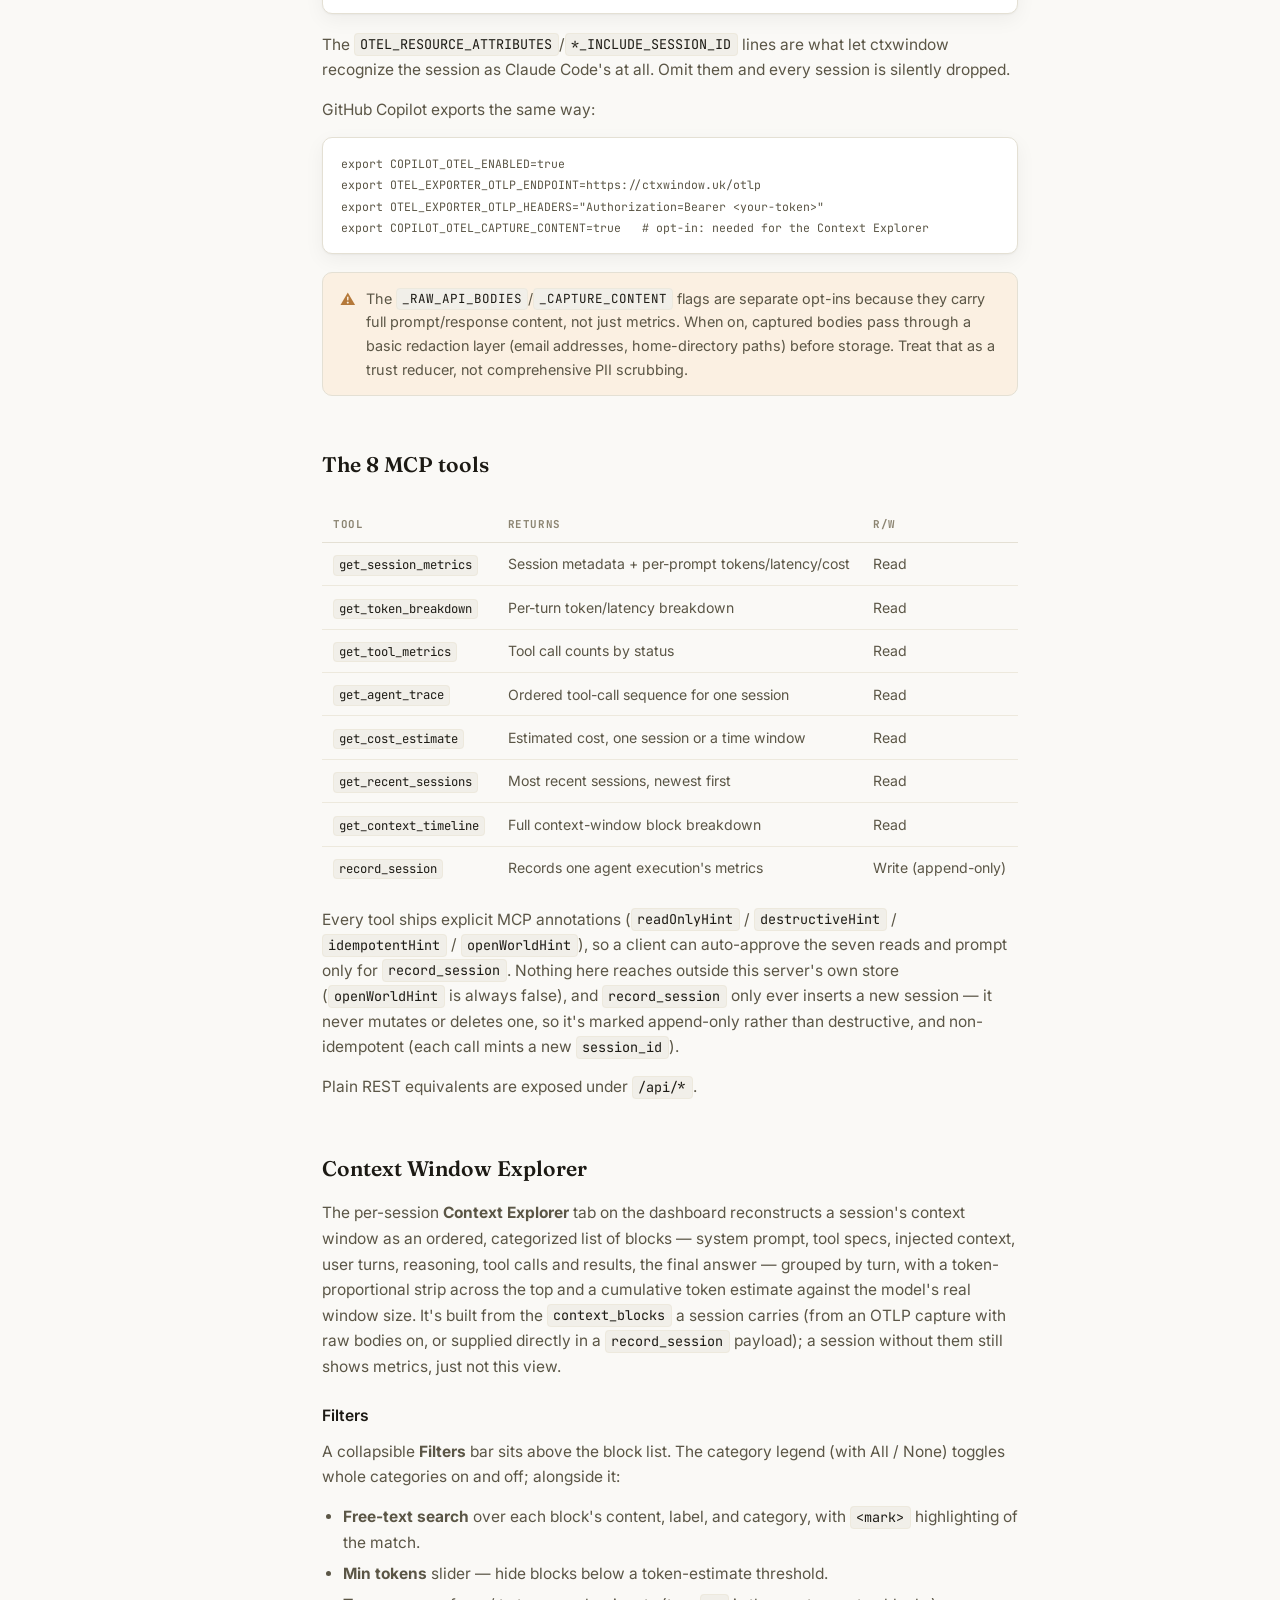
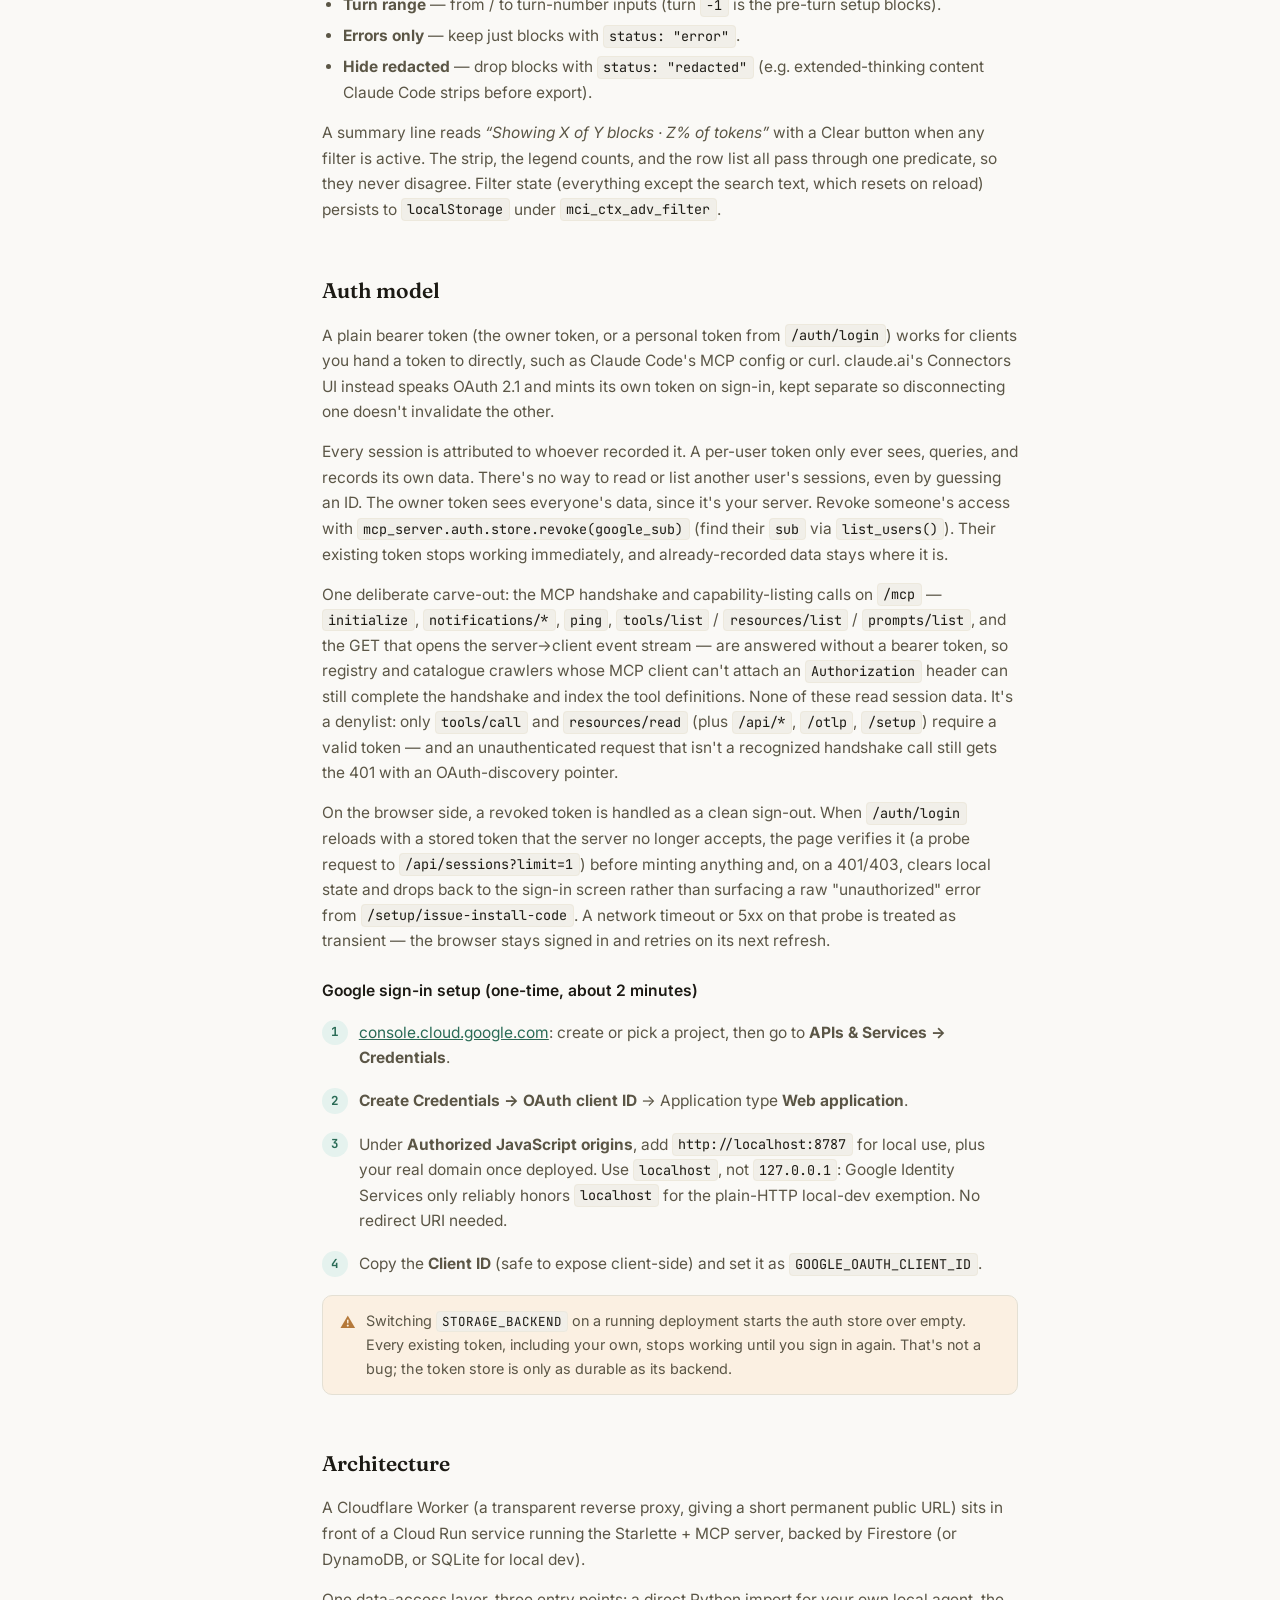
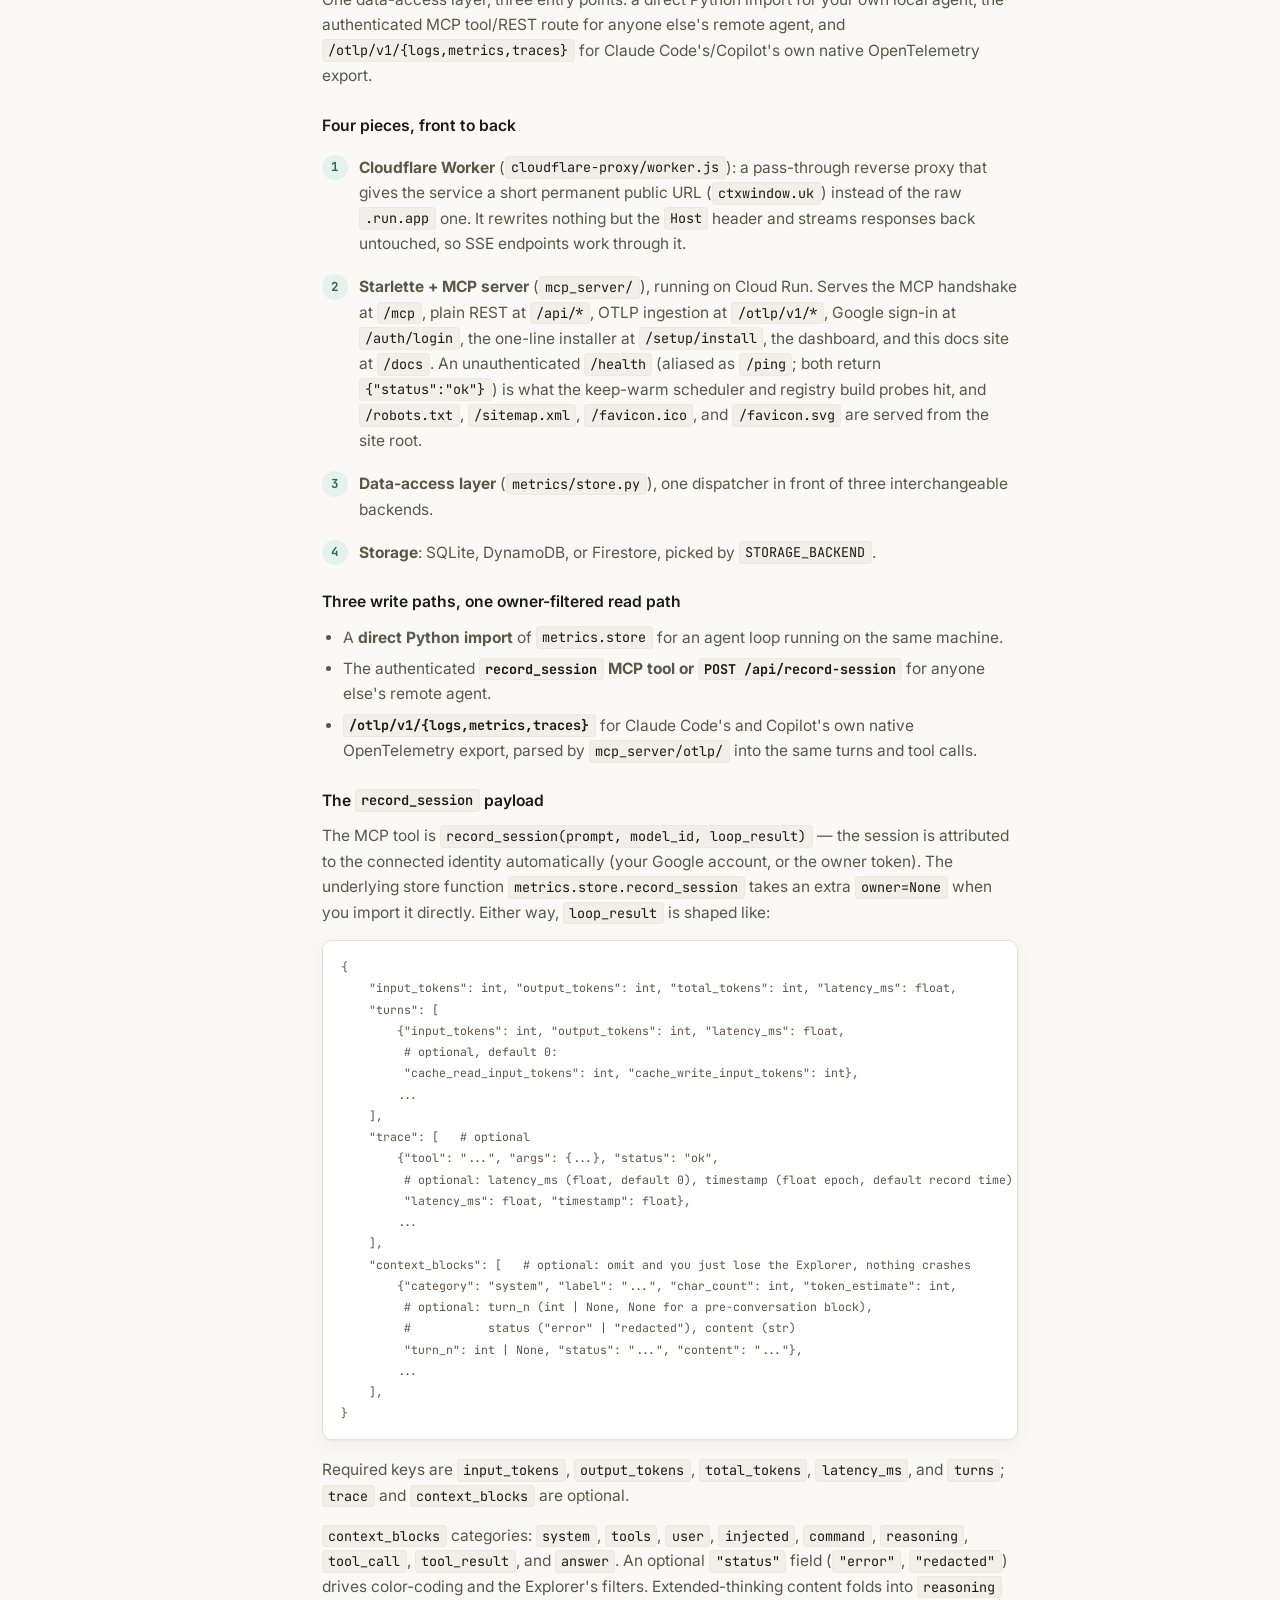
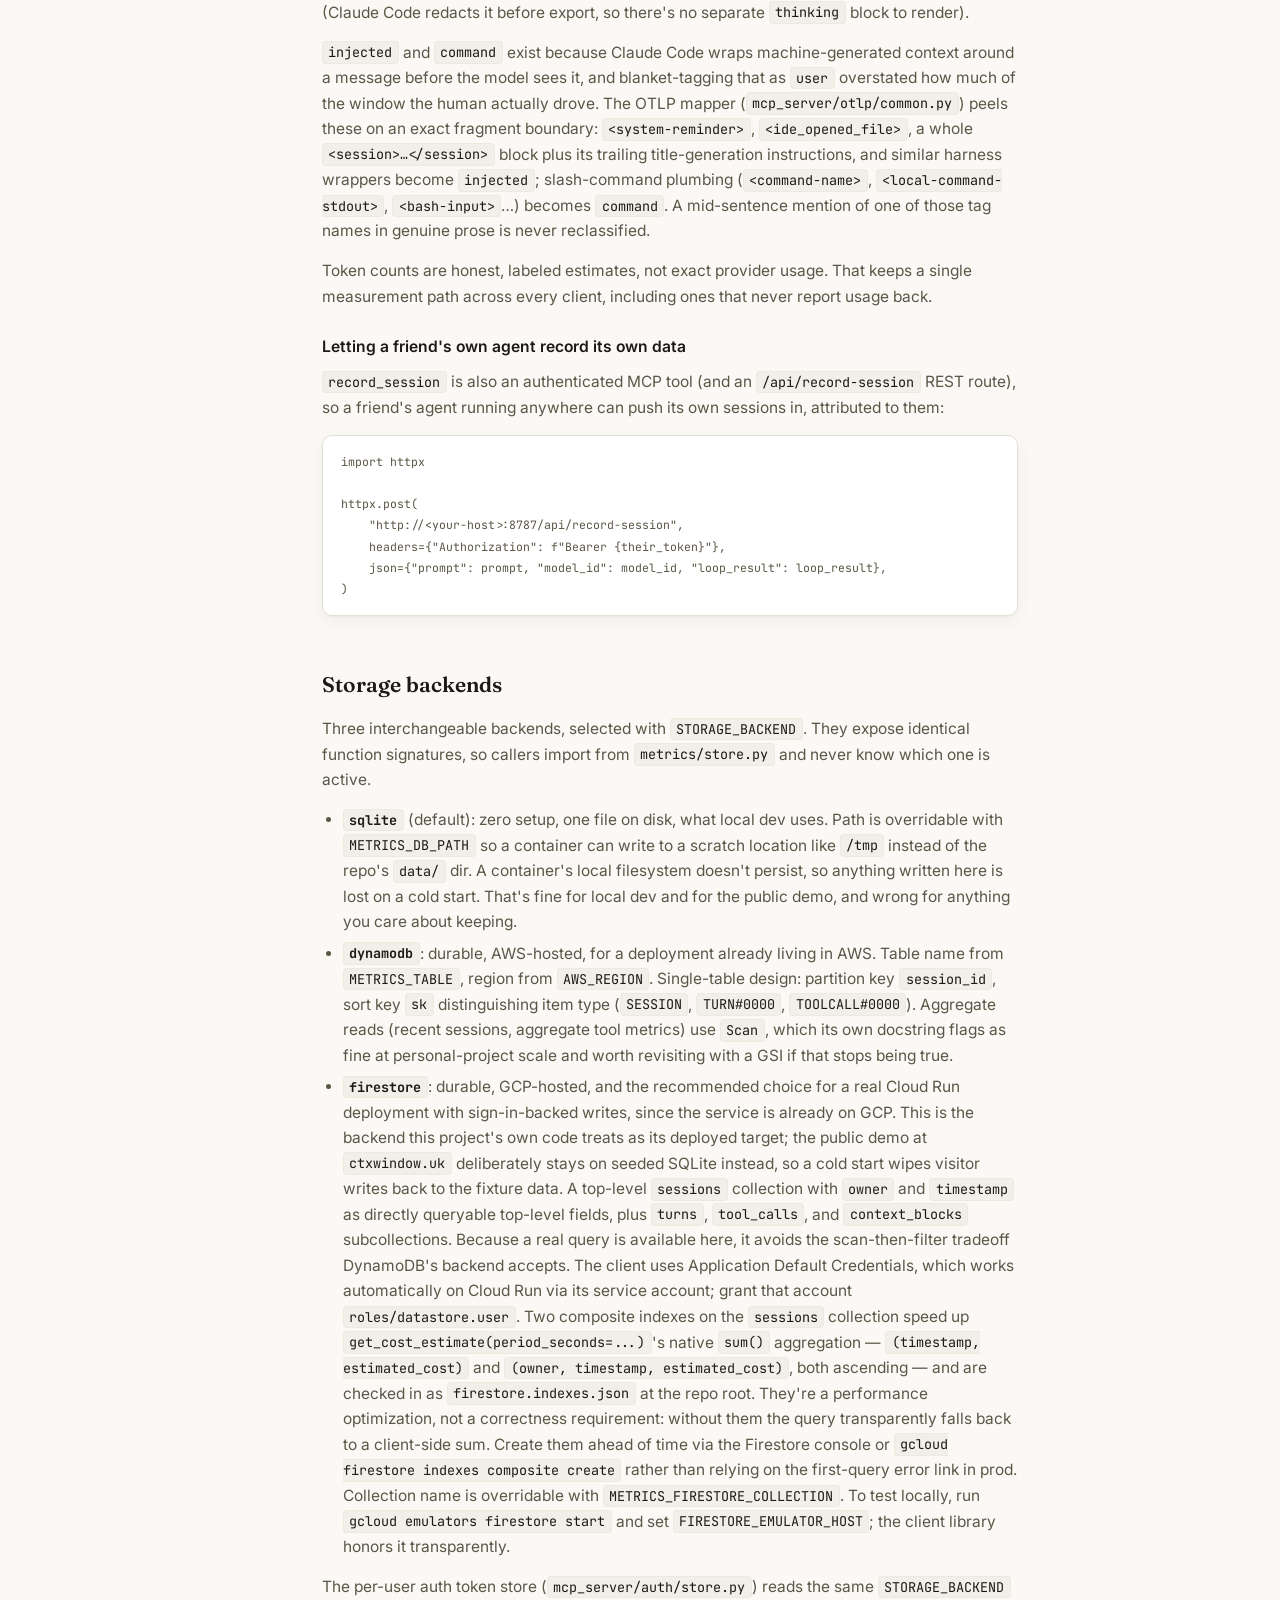
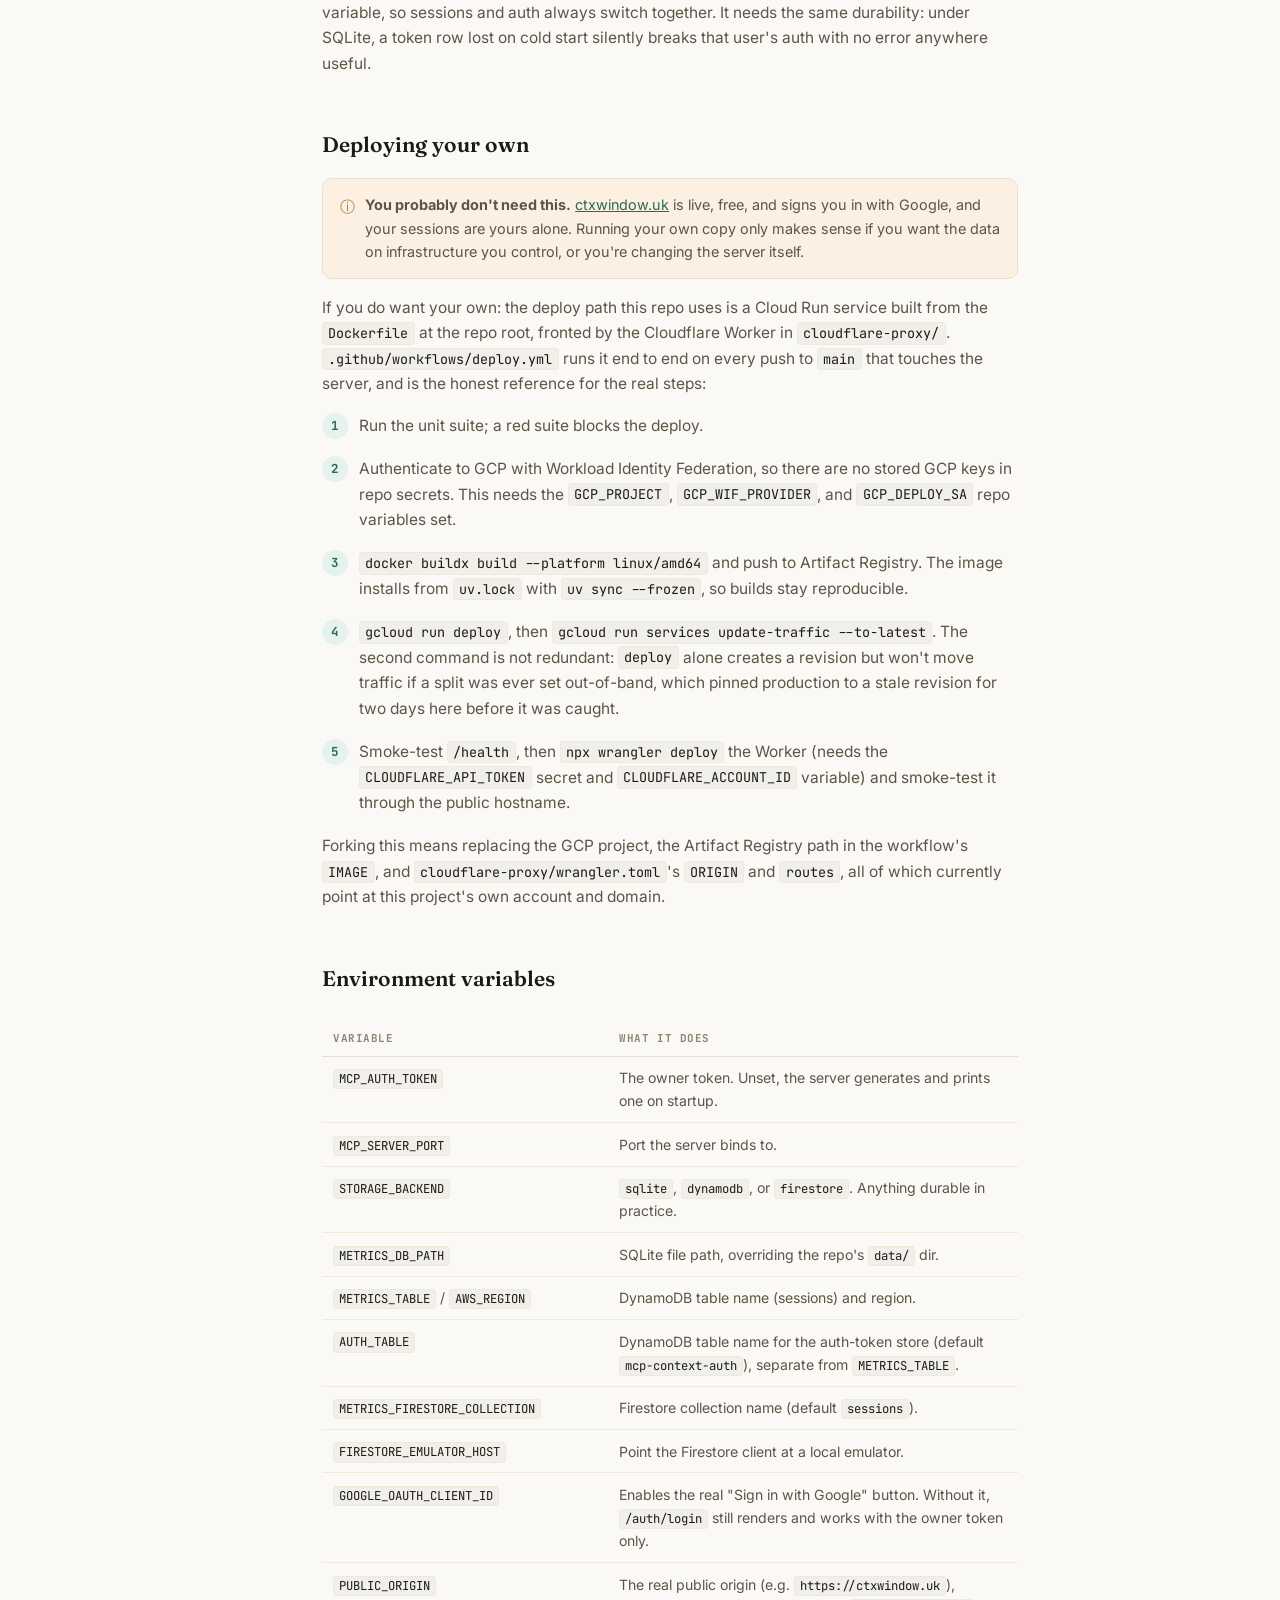
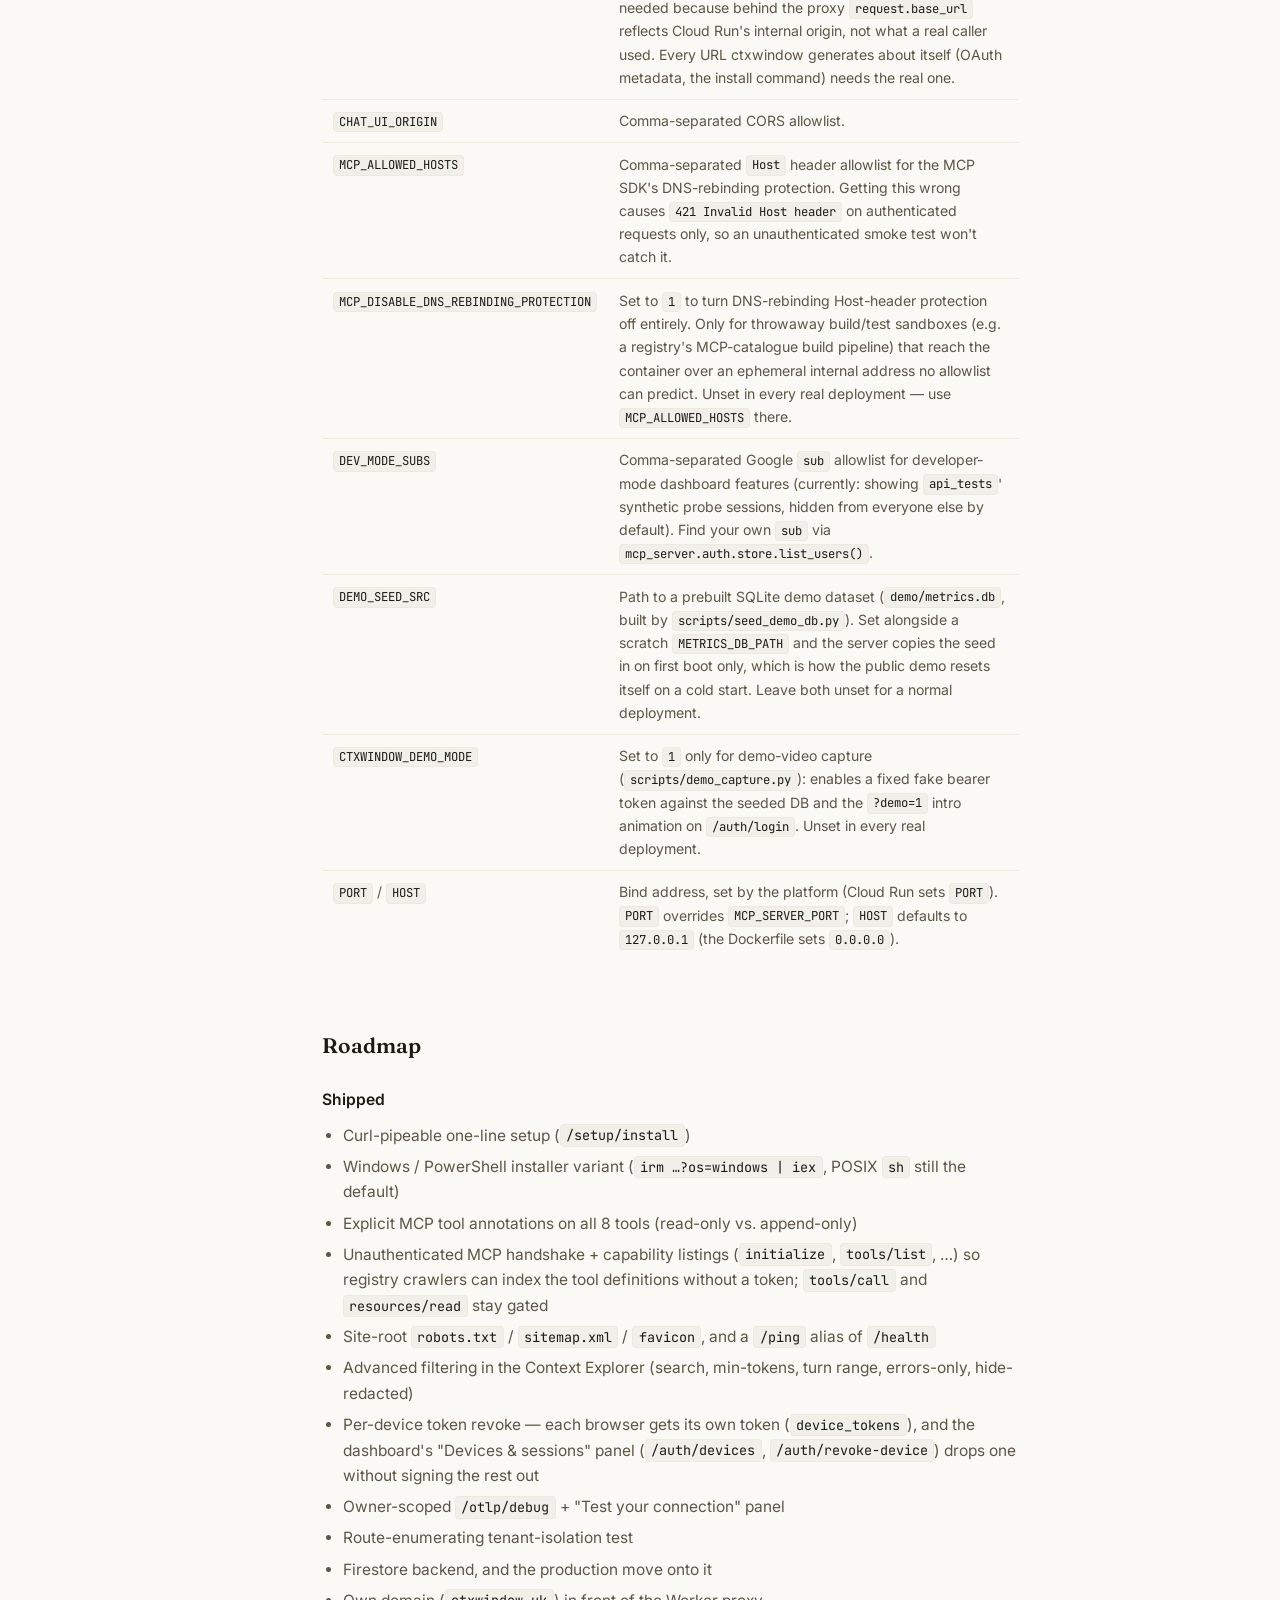
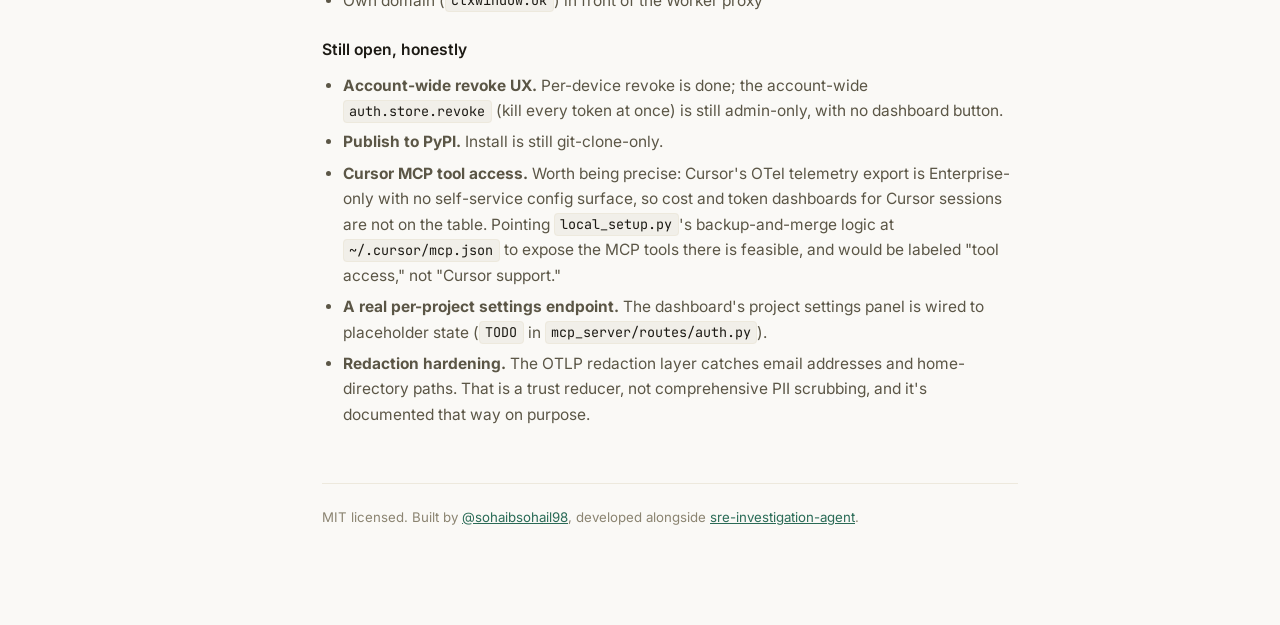
==== commit 35992d1c: "Widen the unauthenticated /mcp carve-out to the full handshake (denylist) Glama's build test got pas" ====
--- a/docs-site/index.html
+++ b/docs-site/index.html
@@ -443,13 +443,17 @@
         immediately, and already-recorded data stays where it is.
       </p>
       <p>
-        One deliberate carve-out: the MCP <em>discovery</em> handshake &mdash;
-        <code>initialize</code>, <code>notifications/initialized</code>, <code>tools/list</code>,
-        <code>ping</code> &mdash; is answered on <code>/mcp</code> without a bearer token, so
-        registry and catalogue crawlers whose MCP client can't attach an <code>Authorization</code>
-        header can still index the tool definitions. These methods carry no session data. Every
-        <code>tools/call</code>, and all of <code>/api/*</code>, <code>/otlp</code>,
-        <code>/setup</code>, still require a valid token.
+        One deliberate carve-out: the MCP handshake and capability-listing calls on
+        <code>/mcp</code> &mdash; <code>initialize</code>, <code>notifications/*</code>,
+        <code>ping</code>, <code>tools/list</code> / <code>resources/list</code> /
+        <code>prompts/list</code>, and the GET that opens the server&rarr;client event stream
+        &mdash; are answered without a bearer token, so registry and catalogue crawlers whose MCP
+        client can't attach an <code>Authorization</code> header can still complete the handshake
+        and index the tool definitions. None of these read session data. It's a denylist: only
+        <code>tools/call</code> and <code>resources/read</code> (plus <code>/api/*</code>,
+        <code>/otlp</code>, <code>/setup</code>) require a valid token &mdash; and an
+        unauthenticated request that isn't a recognized handshake call still gets the 401 with an
+        OAuth-discovery pointer.
       </p>
       <p>
         On the browser side, a revoked token is handled as a clean sign-out. When
@@ -755,9 +759,9 @@
         <li>Curl-pipeable one-line setup (<code>/setup/install</code>)</li>
         <li>Windows / PowerShell installer variant (<code>irm &hellip;?os=windows | iex</code>, POSIX <code>sh</code> still the default)</li>
         <li>Explicit MCP tool annotations on all 8 tools (read-only vs. append-only)</li>
-        <li>Unauthenticated MCP discovery handshake (<code>initialize</code> /
-          <code>notifications/initialized</code> / <code>tools/list</code> / <code>ping</code>) so
-          registry crawlers can index the tool definitions without a token</li>
+        <li>Unauthenticated MCP handshake + capability listings (<code>initialize</code>,
+          <code>tools/list</code>, &hellip;) so registry crawlers can index the tool definitions
+          without a token; <code>tools/call</code> and <code>resources/read</code> stay gated</li>
         <li>Site-root <code>robots.txt</code> / <code>sitemap.xml</code> / <code>favicon</code>, and
           a <code>/ping</code> alias of <code>/health</code></li>
         <li>Advanced filtering in the Context Explorer (search, min-tokens, turn range, errors-only, hide-redacted)</li>
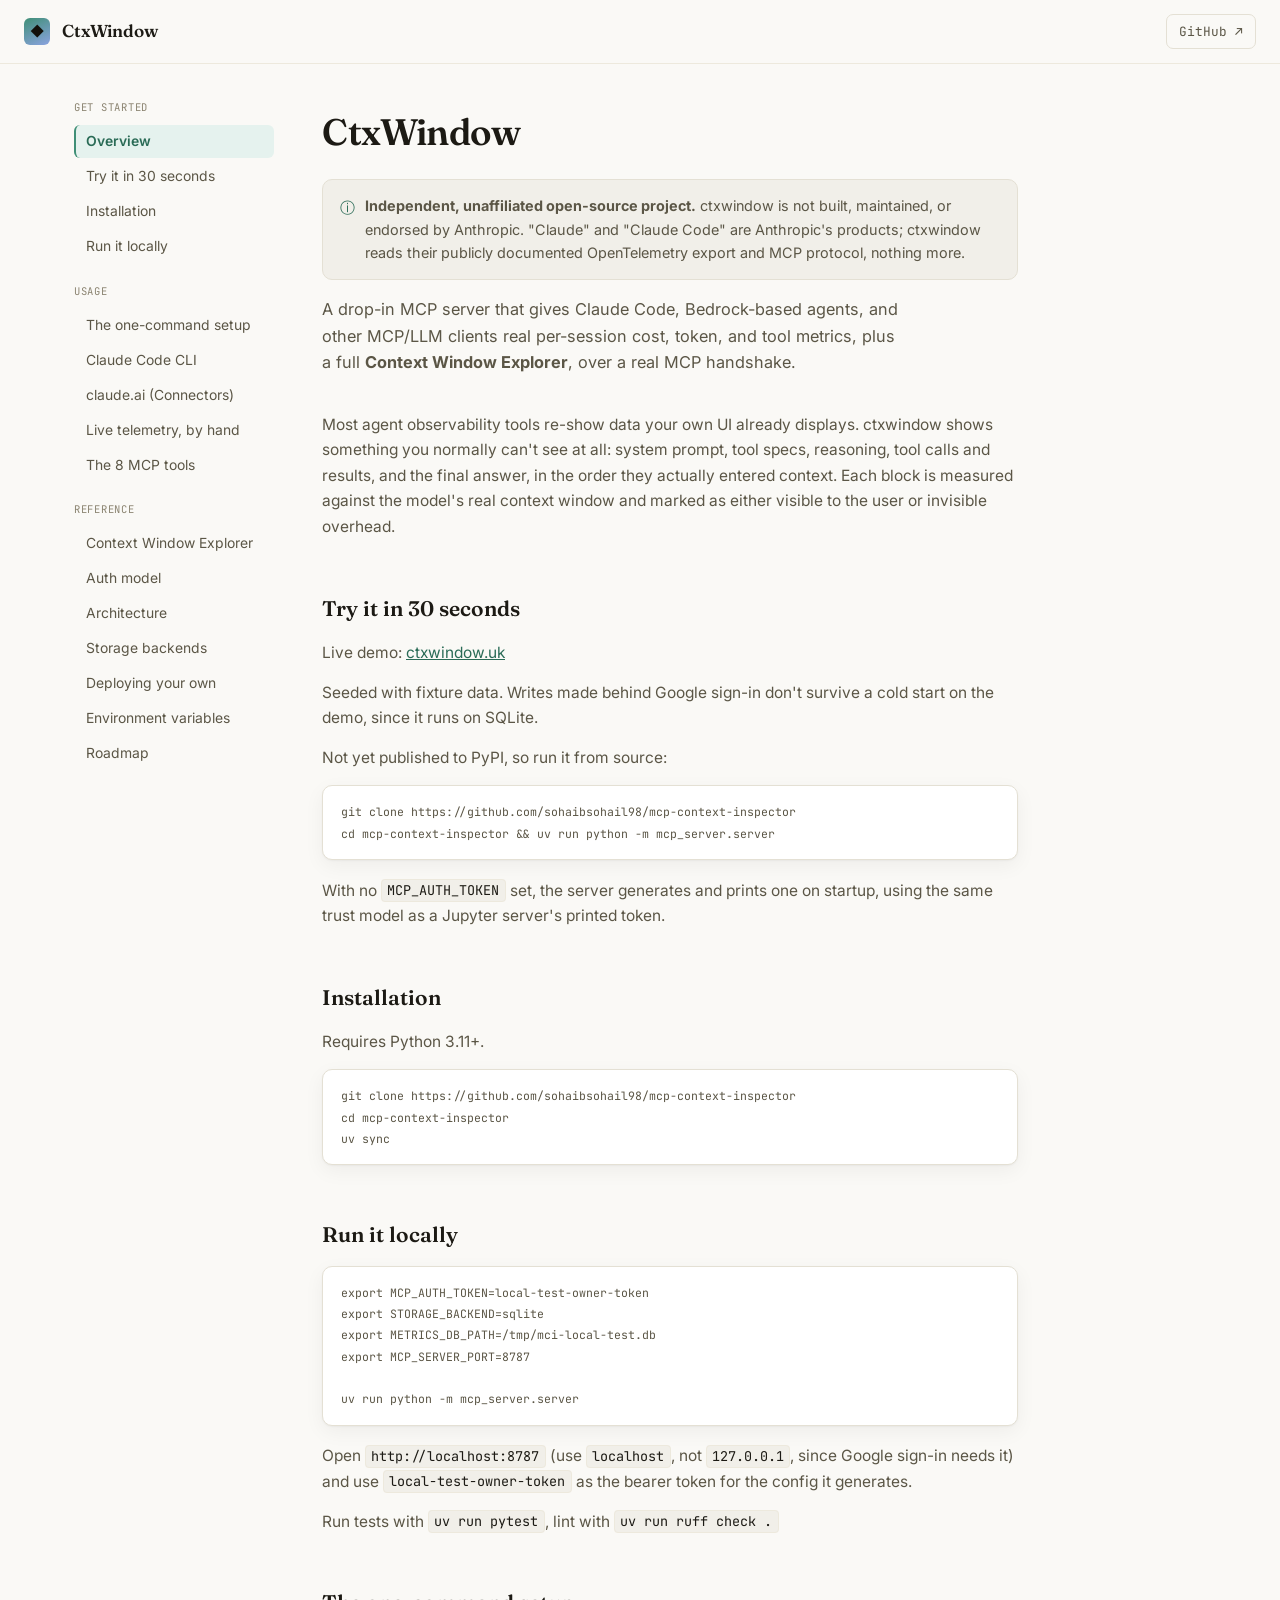
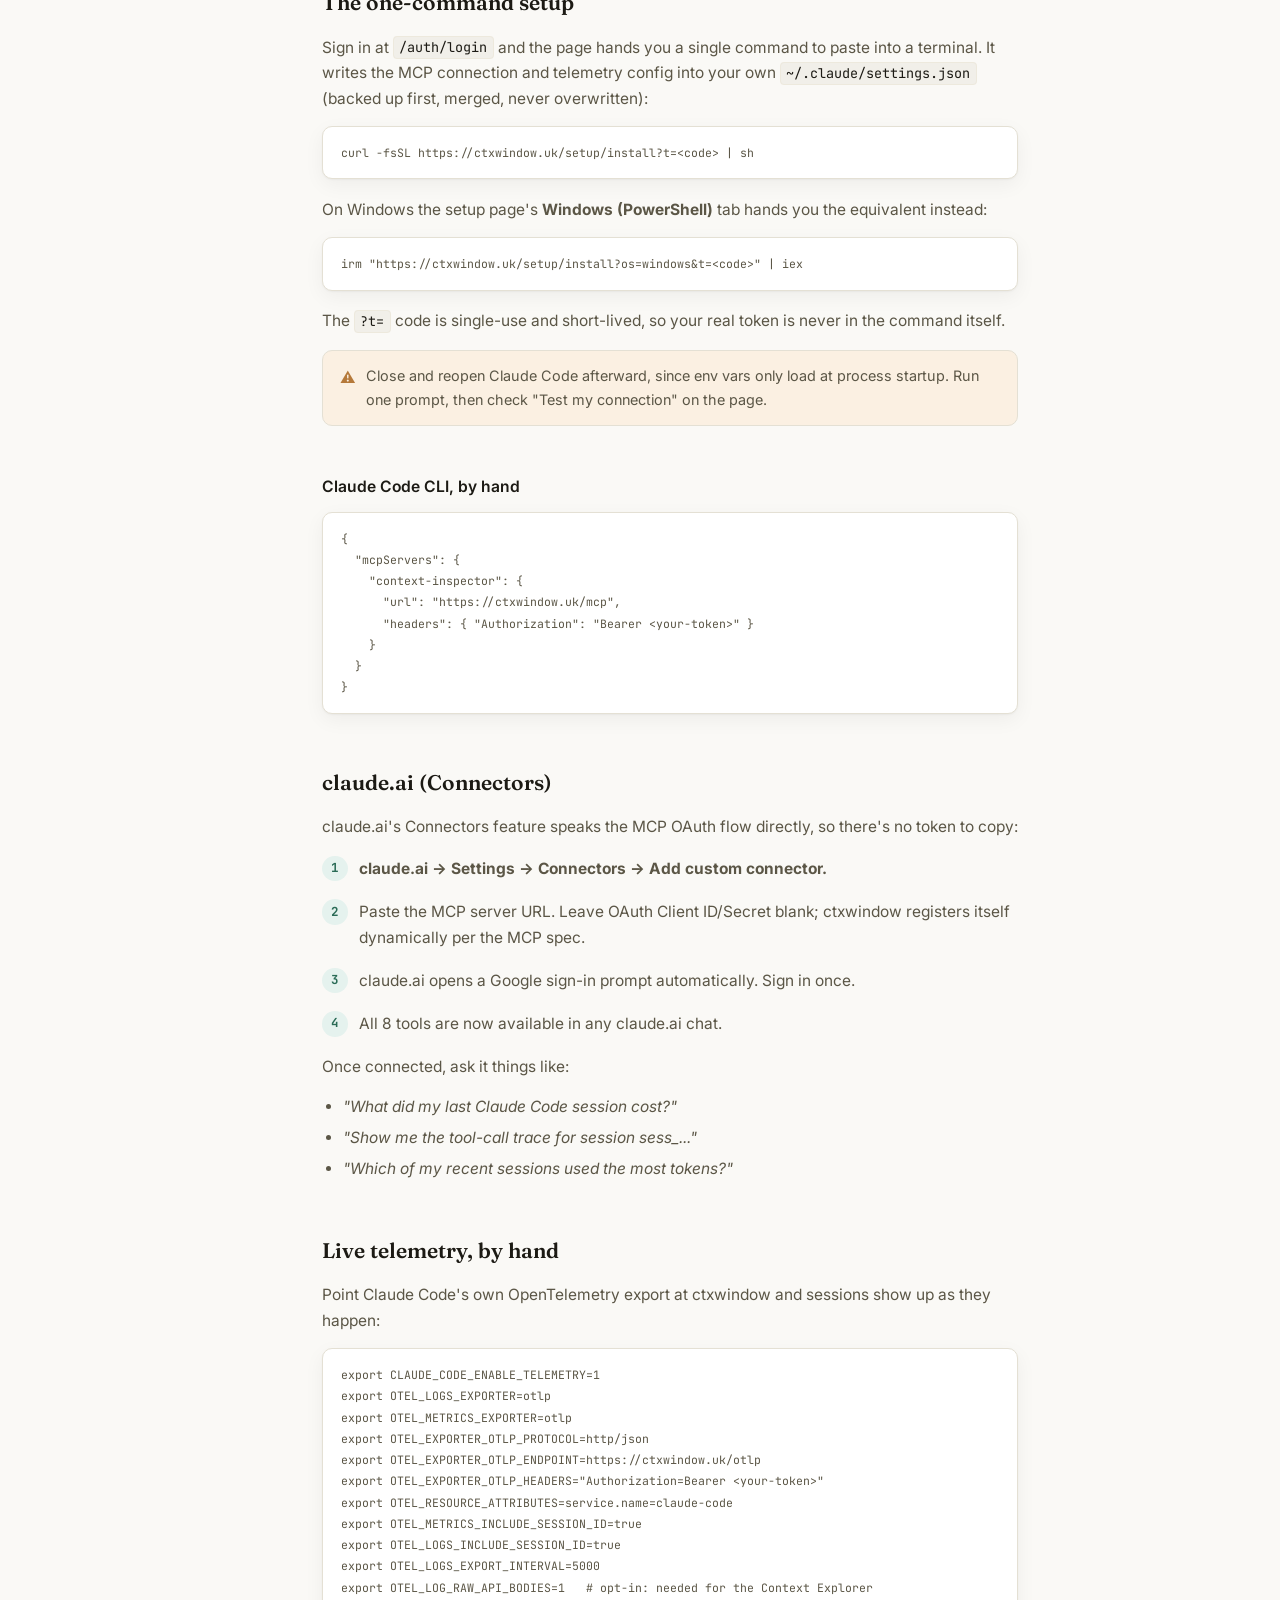
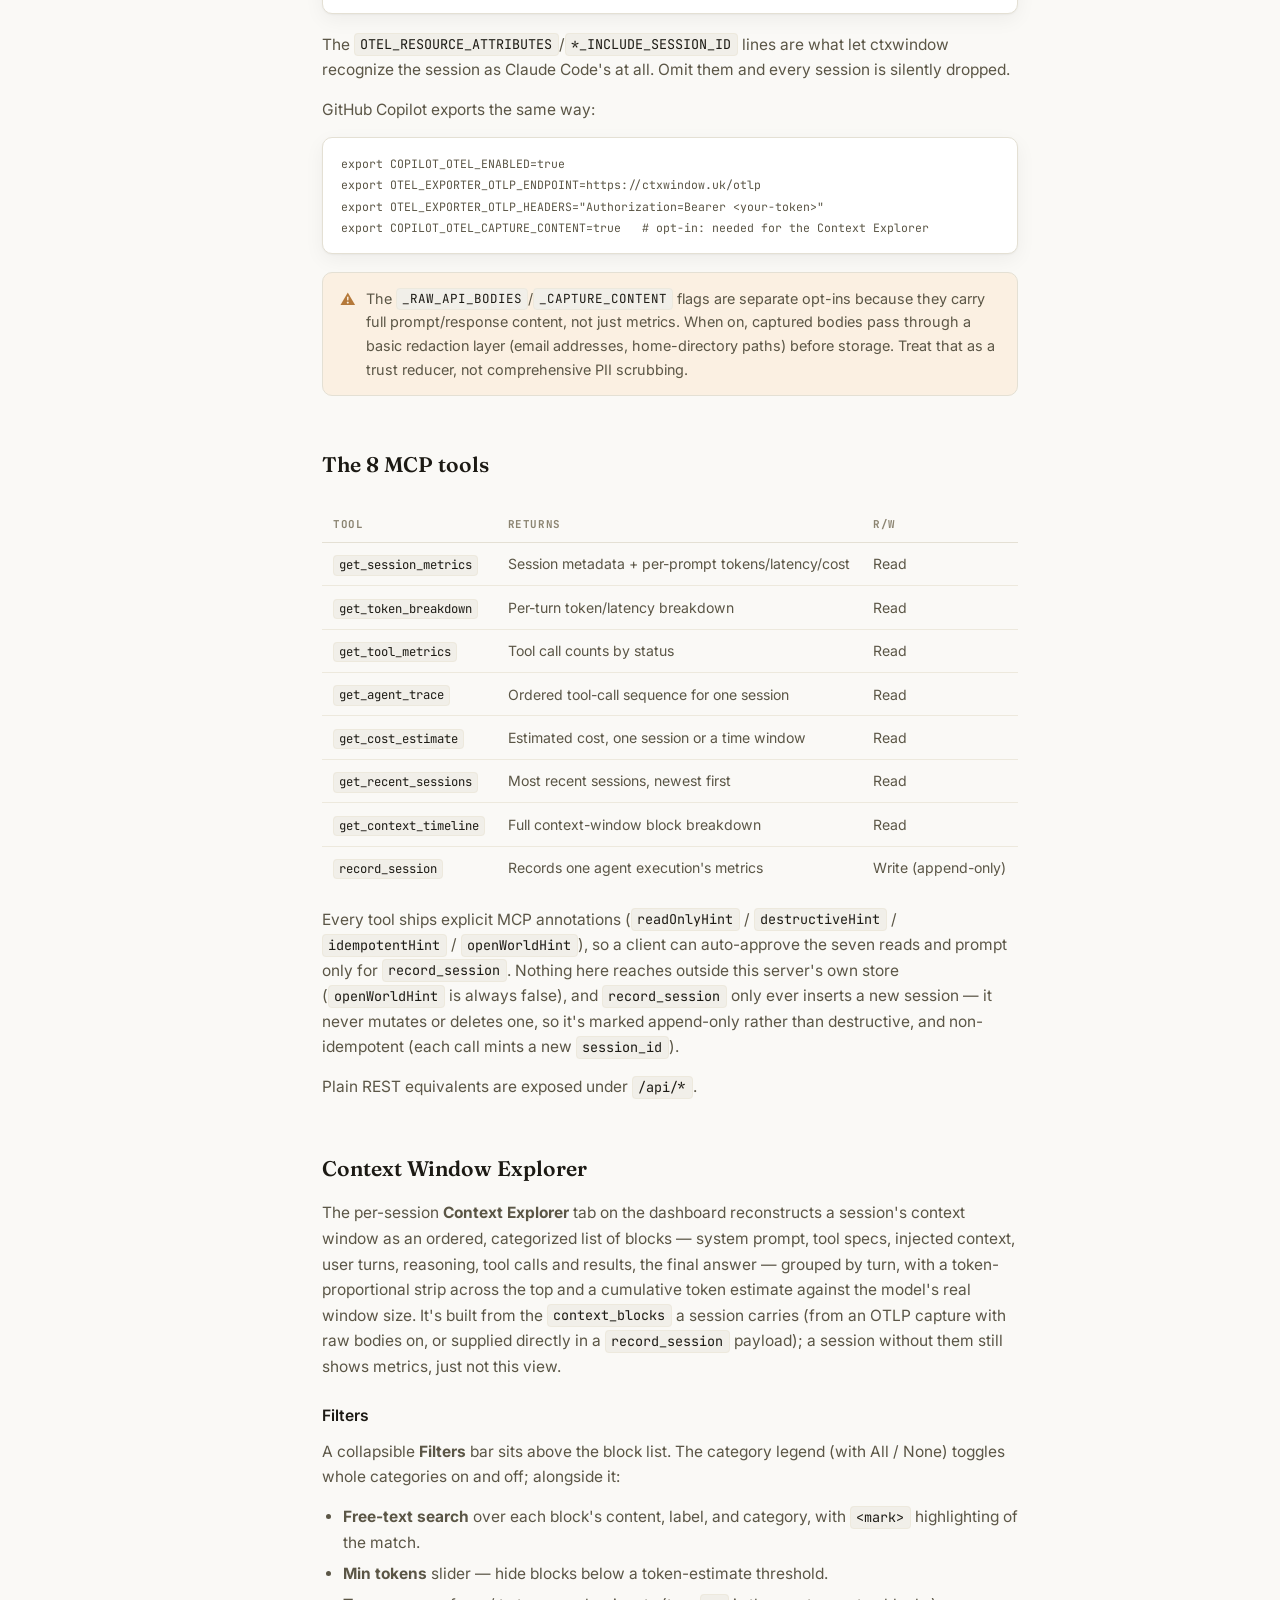
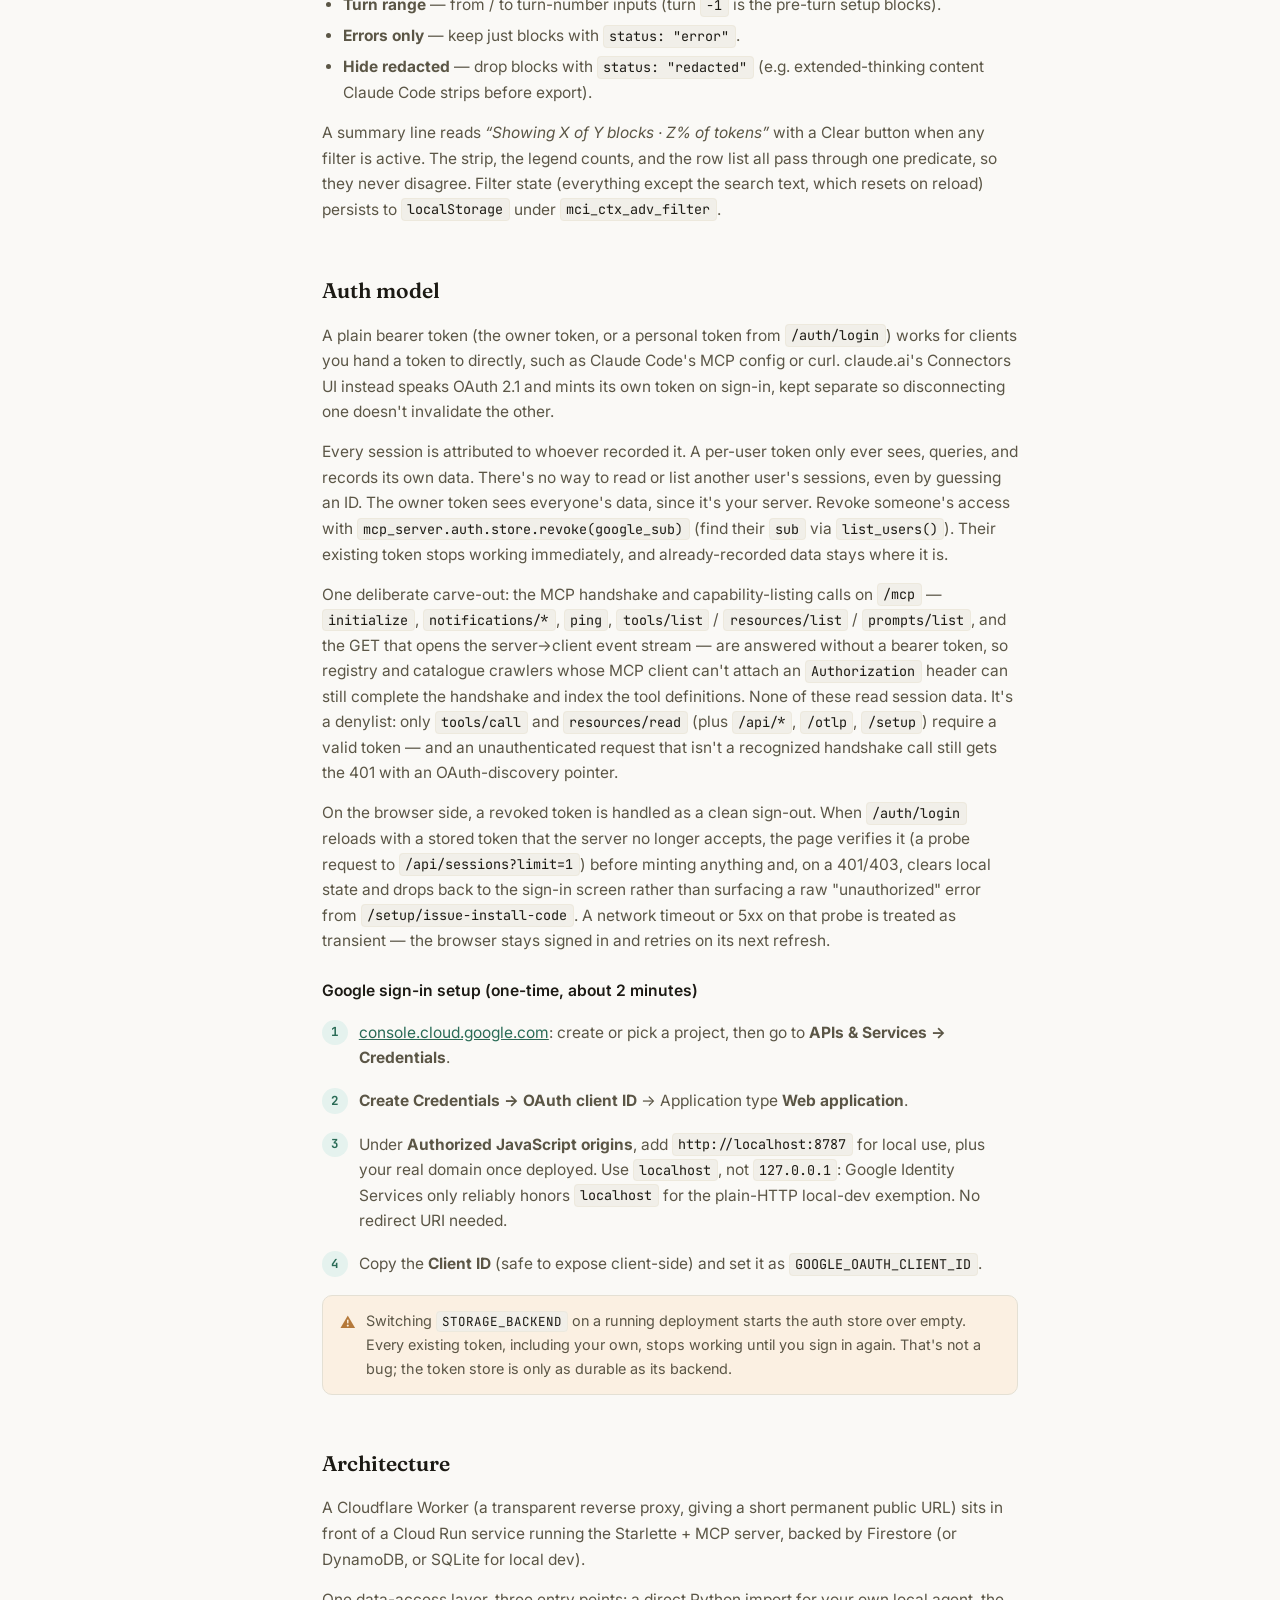
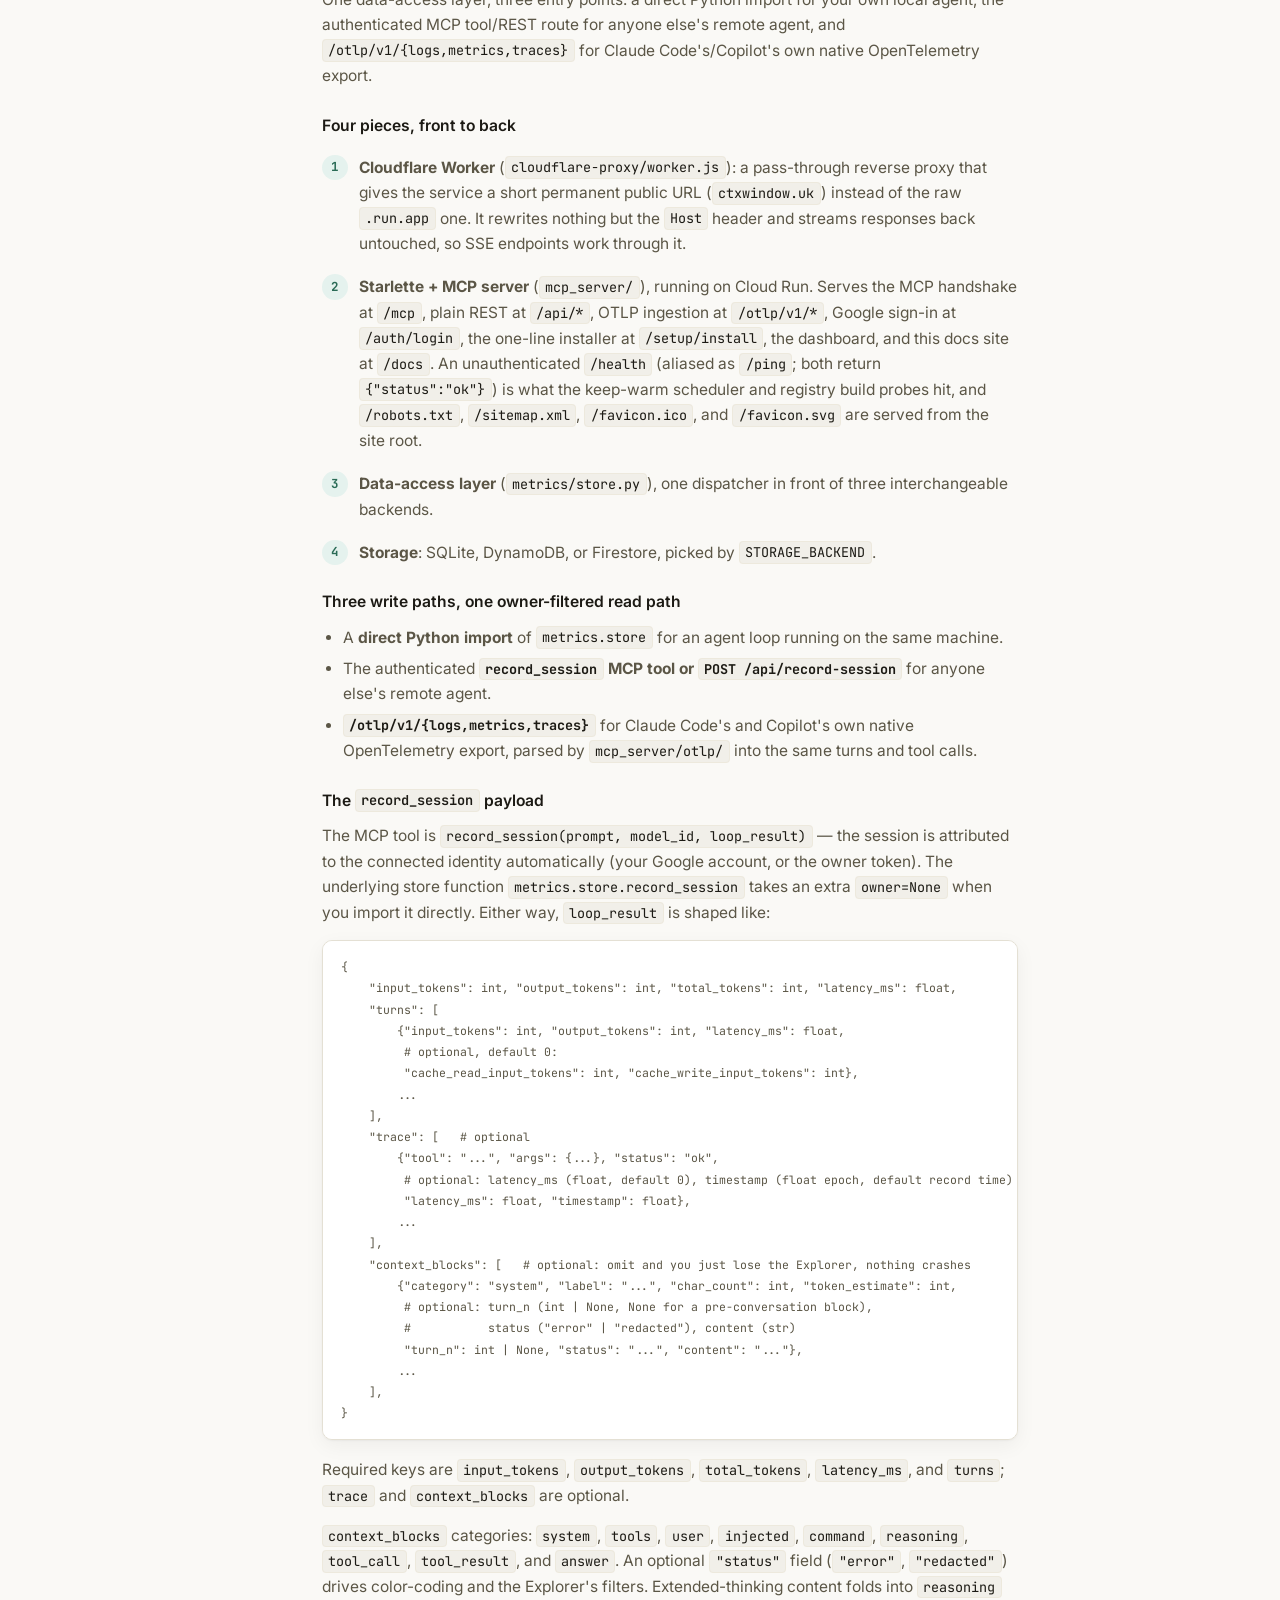
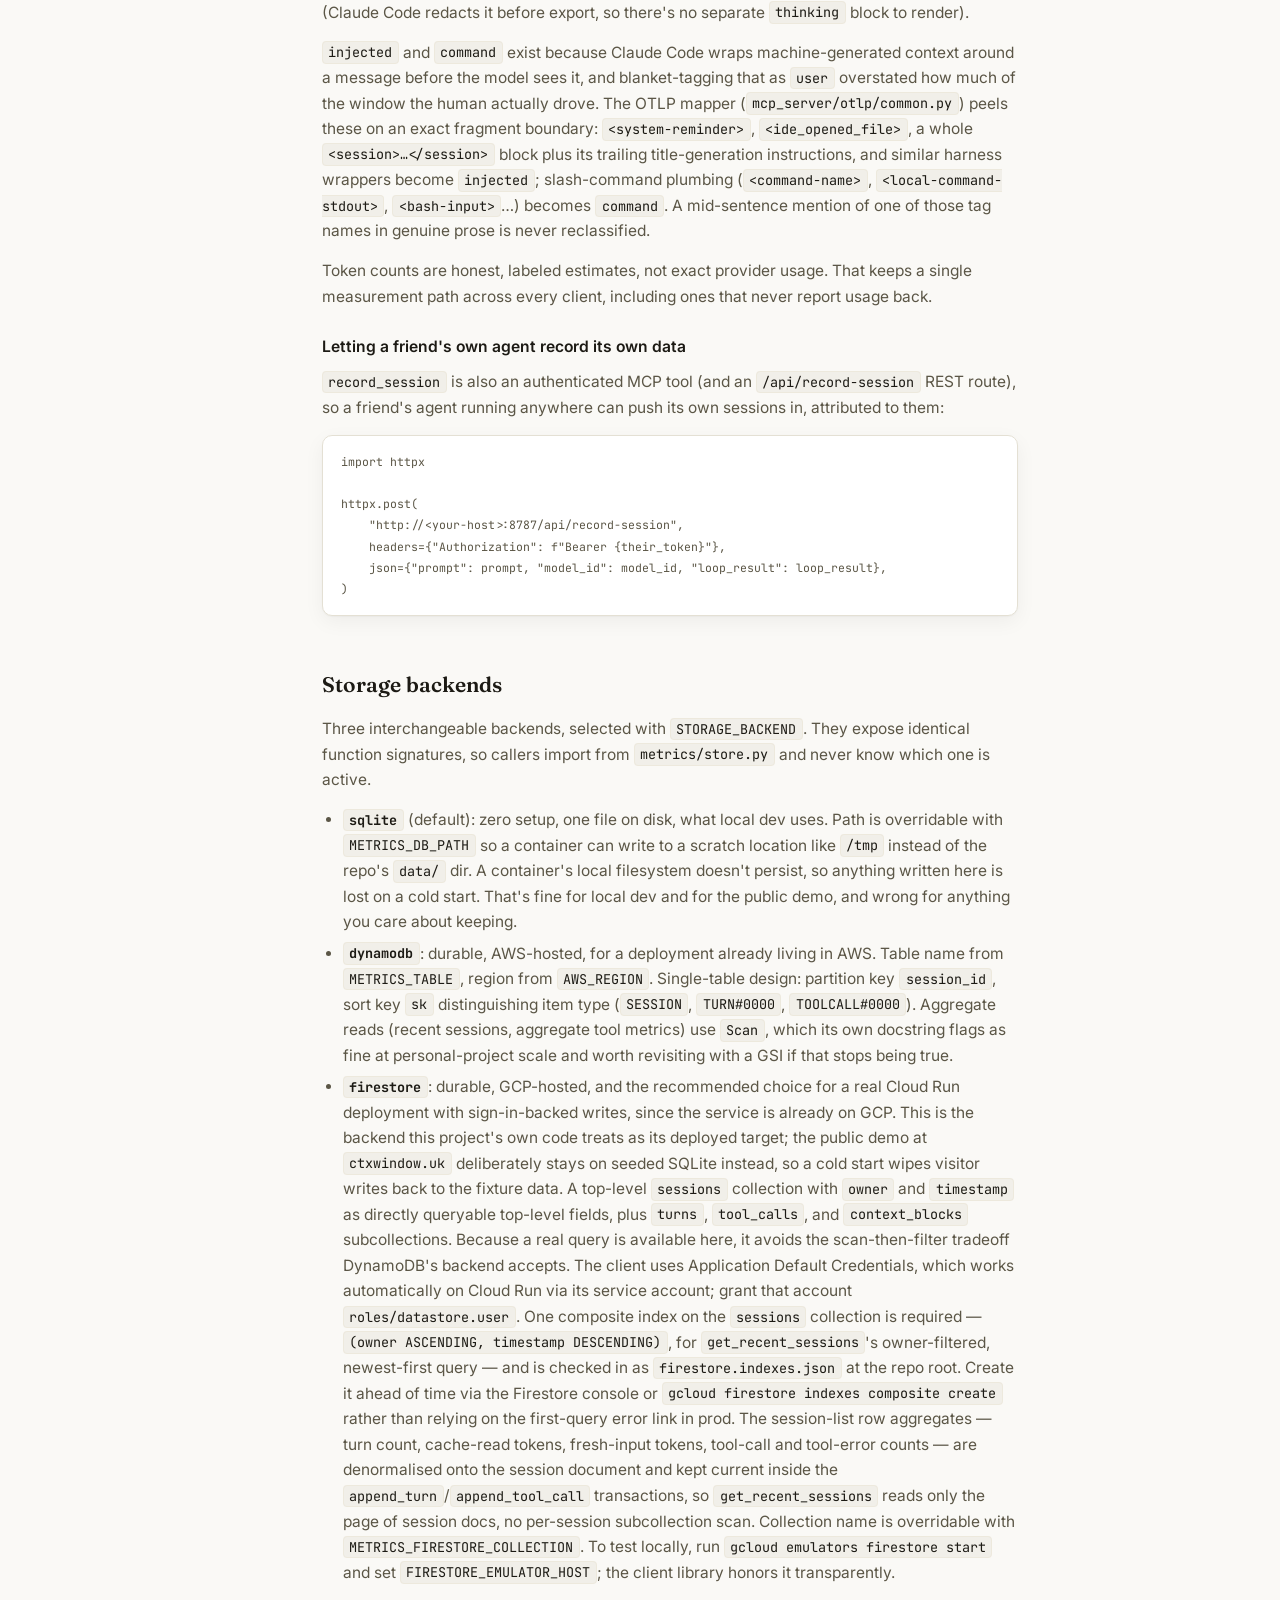
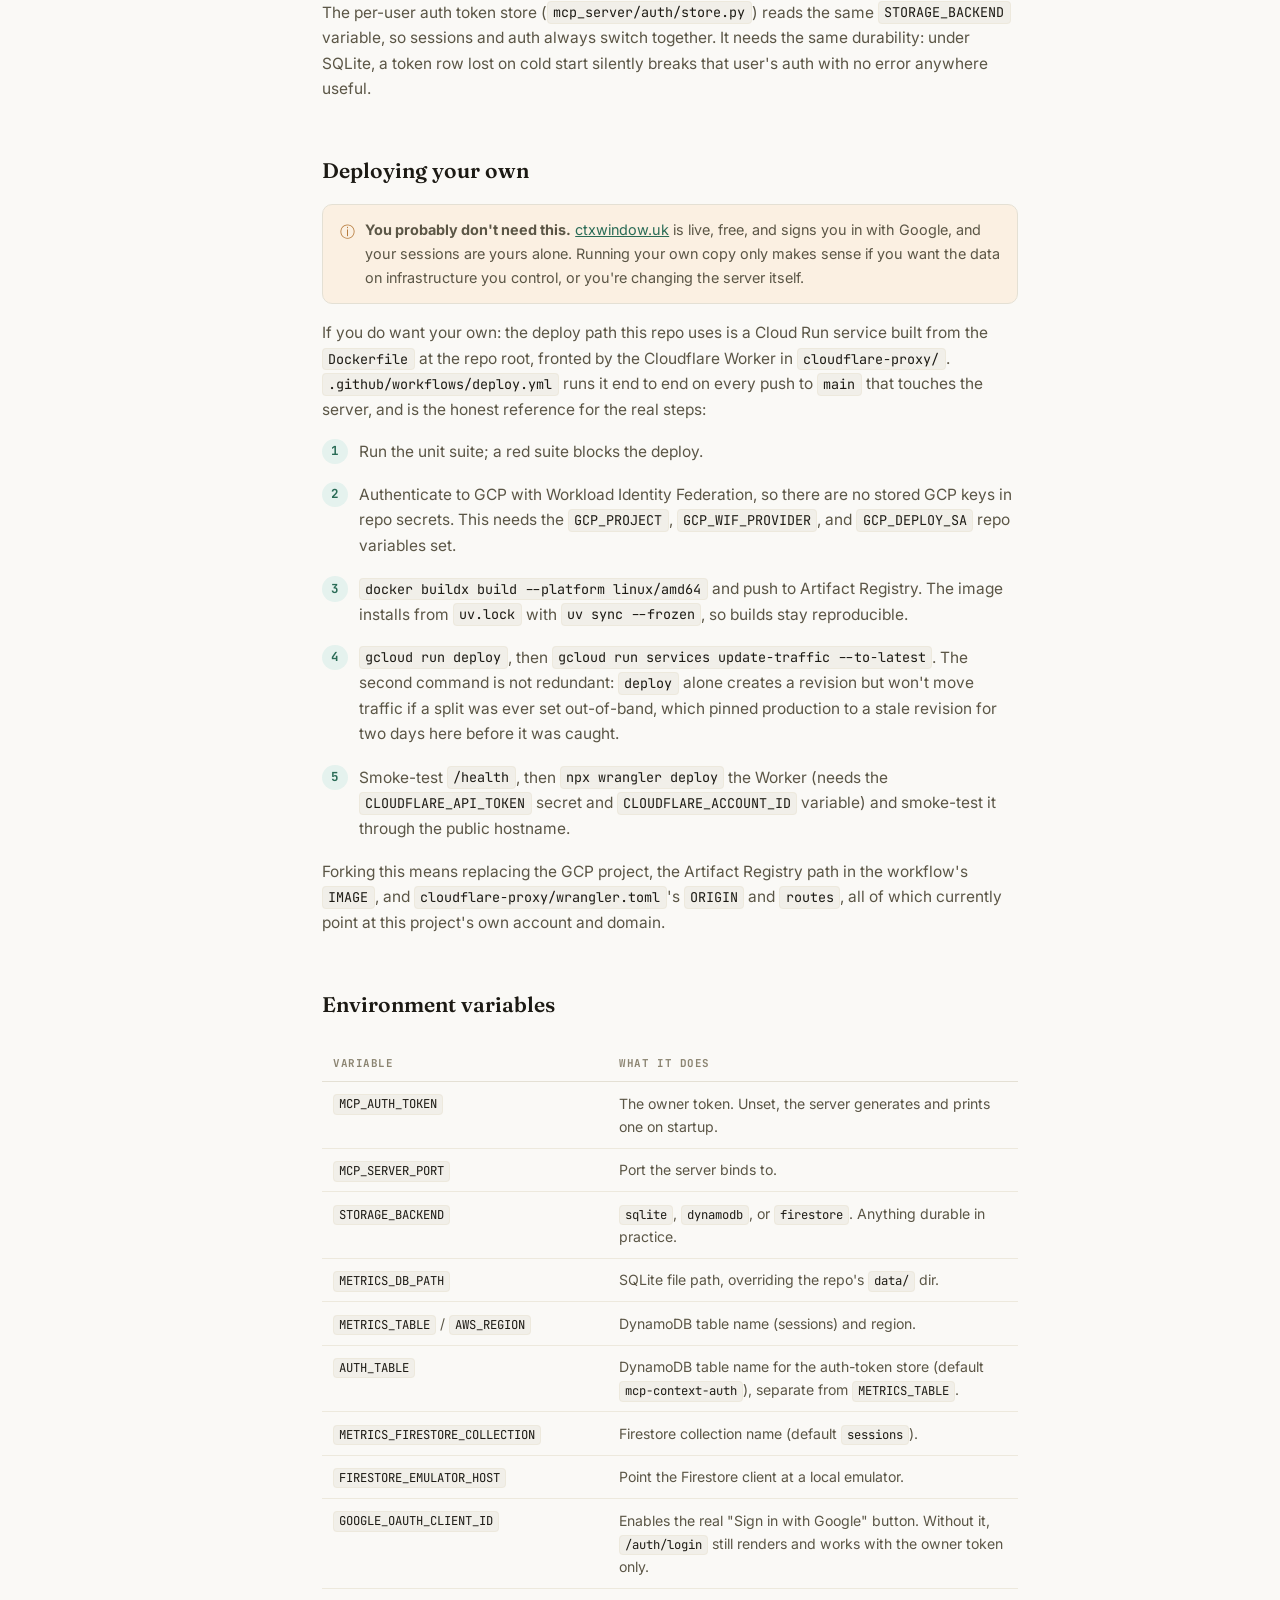
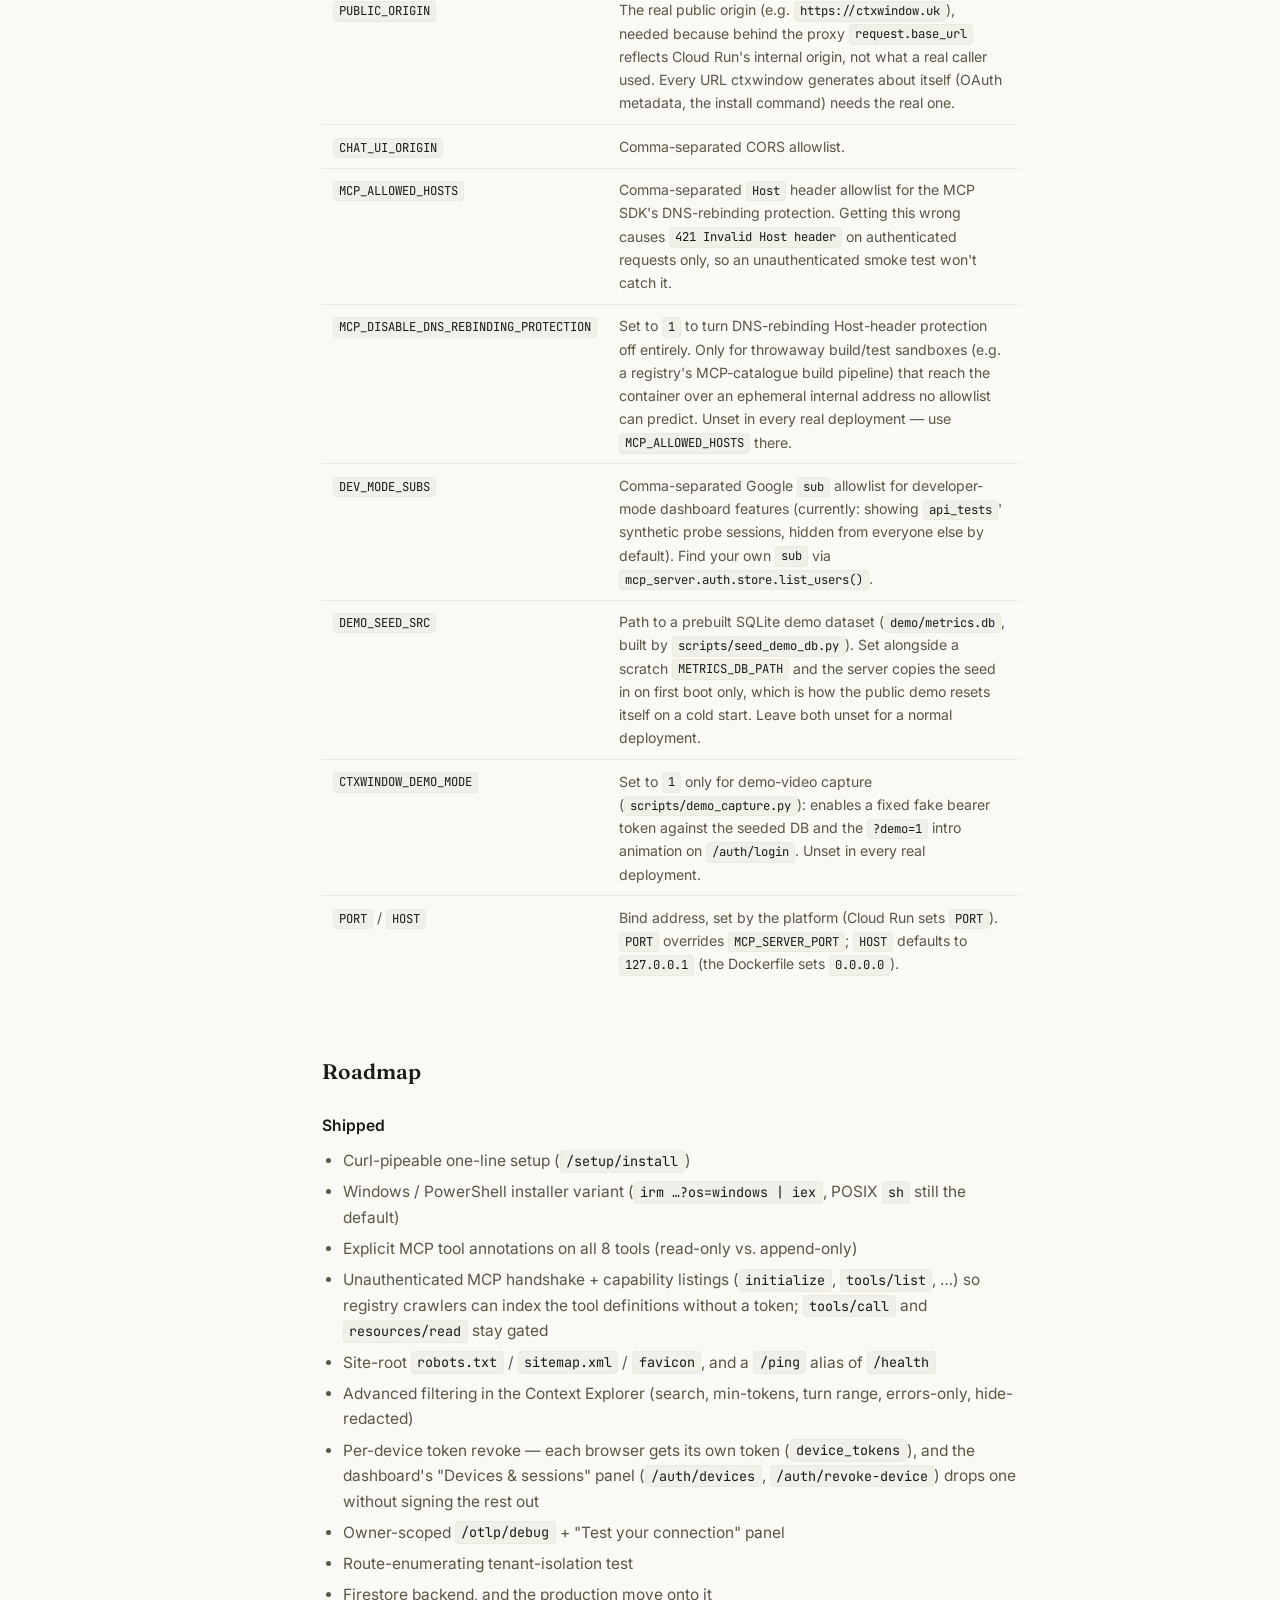
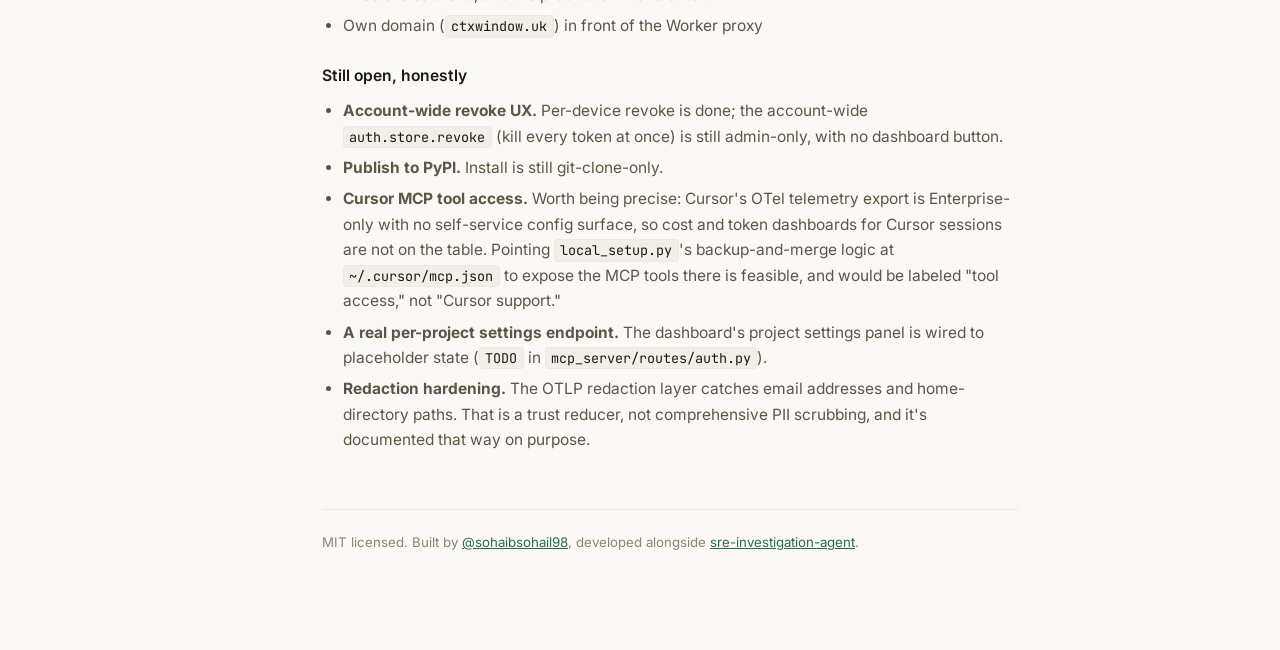
==== commit 44c1626a: "Drop unused Firestore composite indexes firestore.indexes.json: reduce to the one composite index ge" ====
--- a/docs-site/index.html
+++ b/docs-site/index.html
@@ -654,16 +654,19 @@
           <code>context_blocks</code> subcollections. Because a real query is available here, it
           avoids the scan-then-filter tradeoff DynamoDB's backend accepts. The client uses
           Application Default Credentials, which works automatically on Cloud Run via its service
-          account; grant that account <code>roles/datastore.user</code>. Two composite indexes on
-          the <code>sessions</code> collection speed up
-          <code>get_cost_estimate(period_seconds=...)</code>'s native <code>sum()</code> aggregation
-          &mdash; <code>(timestamp, estimated_cost)</code> and
-          <code>(owner, timestamp, estimated_cost)</code>, both ascending &mdash; and are checked in
-          as <code>firestore.indexes.json</code> at the repo root. They're a performance
-          optimization, not a correctness requirement: without them the query transparently falls
-          back to a client-side sum. Create them ahead of time via the Firestore console or
+          account; grant that account <code>roles/datastore.user</code>. One composite index on the
+          <code>sessions</code> collection is required &mdash;
+          <code>(owner ASCENDING, timestamp DESCENDING)</code>, for
+          <code>get_recent_sessions</code>'s owner-filtered, newest-first query &mdash; and is
+          checked in as <code>firestore.indexes.json</code> at the repo root. Create it ahead of
+          time via the Firestore console or
           <code>gcloud firestore indexes composite create</code> rather than relying on the
-          first-query error link in prod. Collection name is overridable with
+          first-query error link in prod. The session-list row aggregates &mdash; turn count,
+          cache-read tokens, fresh-input tokens, tool-call and tool-error counts &mdash; are
+          denormalised onto the session document and kept current inside the
+          <code>append_turn</code>/<code>append_tool_call</code> transactions, so
+          <code>get_recent_sessions</code> reads only the page of session docs, no per-session
+          subcollection scan. Collection name is overridable with
           <code>METRICS_FIRESTORE_COLLECTION</code>. To test locally, run
           <code>gcloud emulators firestore start</code> and set <code>FIRESTORE_EMULATOR_HOST</code>;
           the client library honors it transparently.
